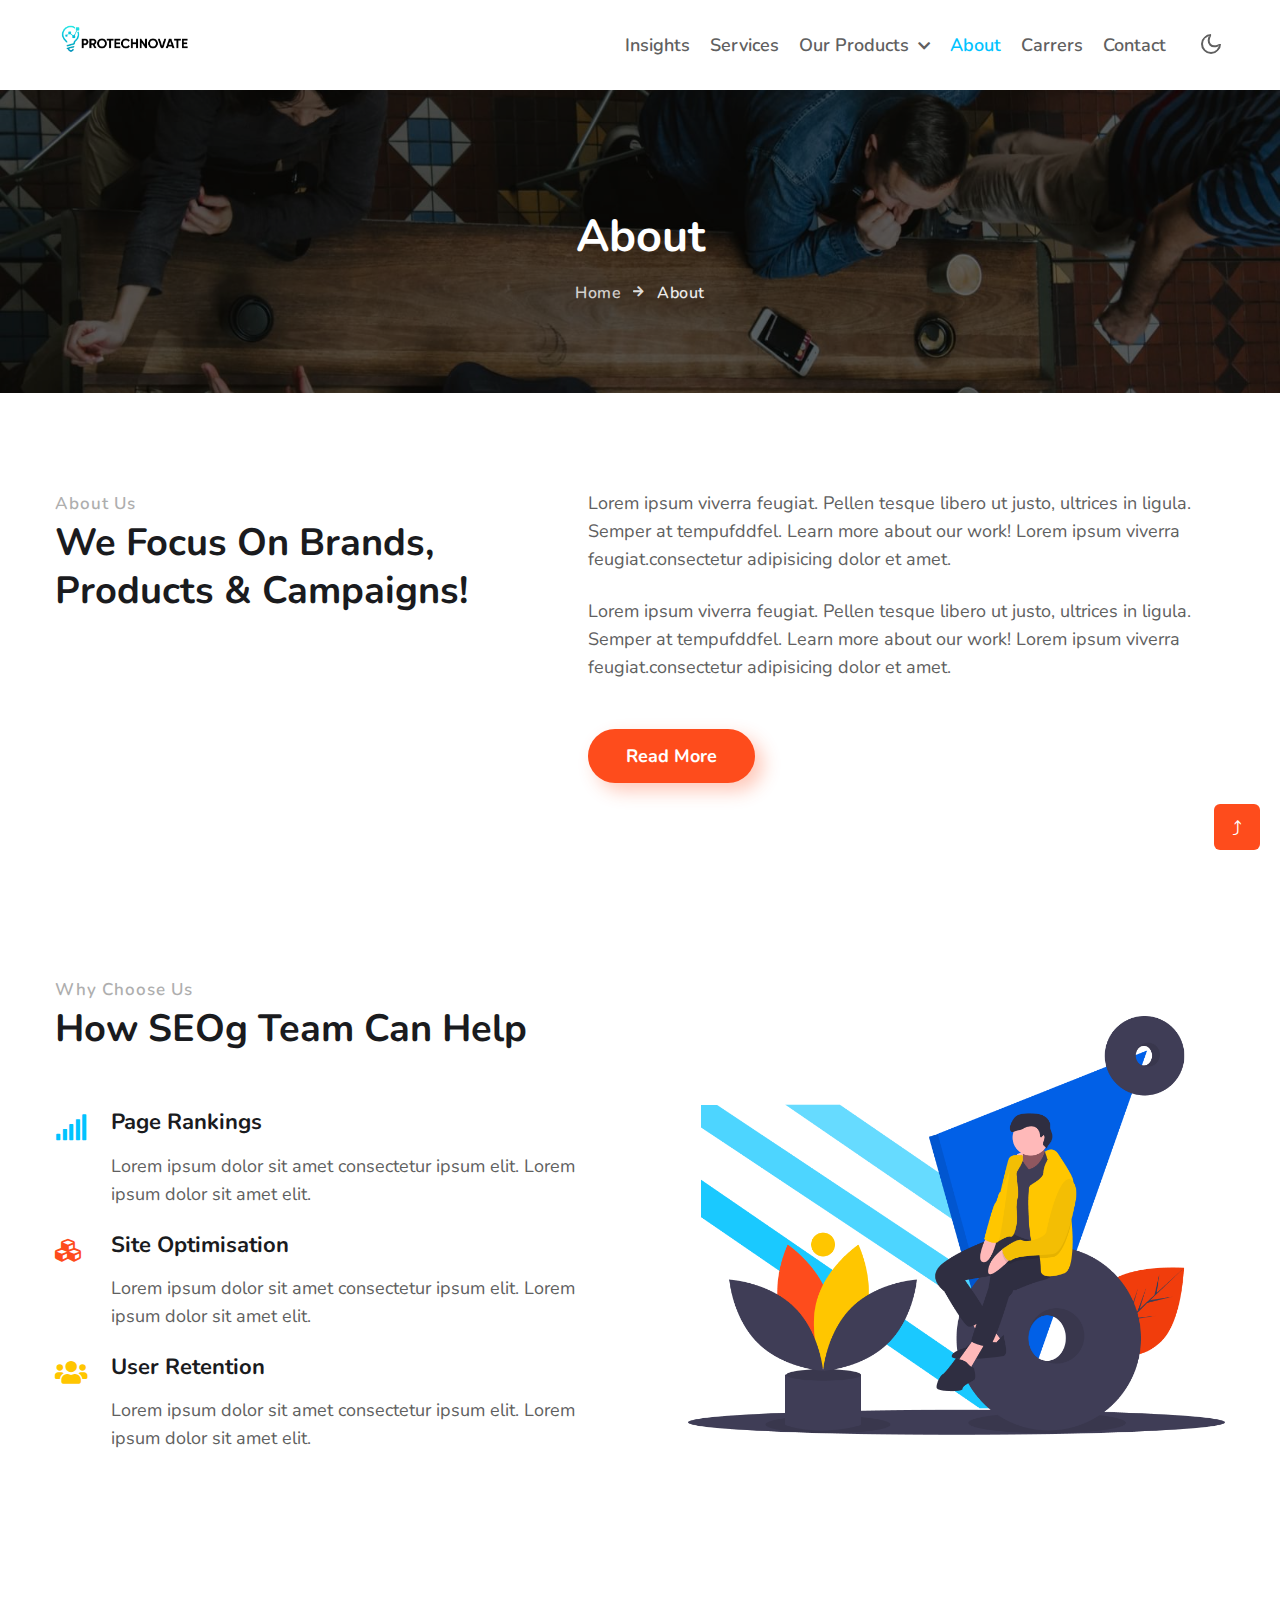
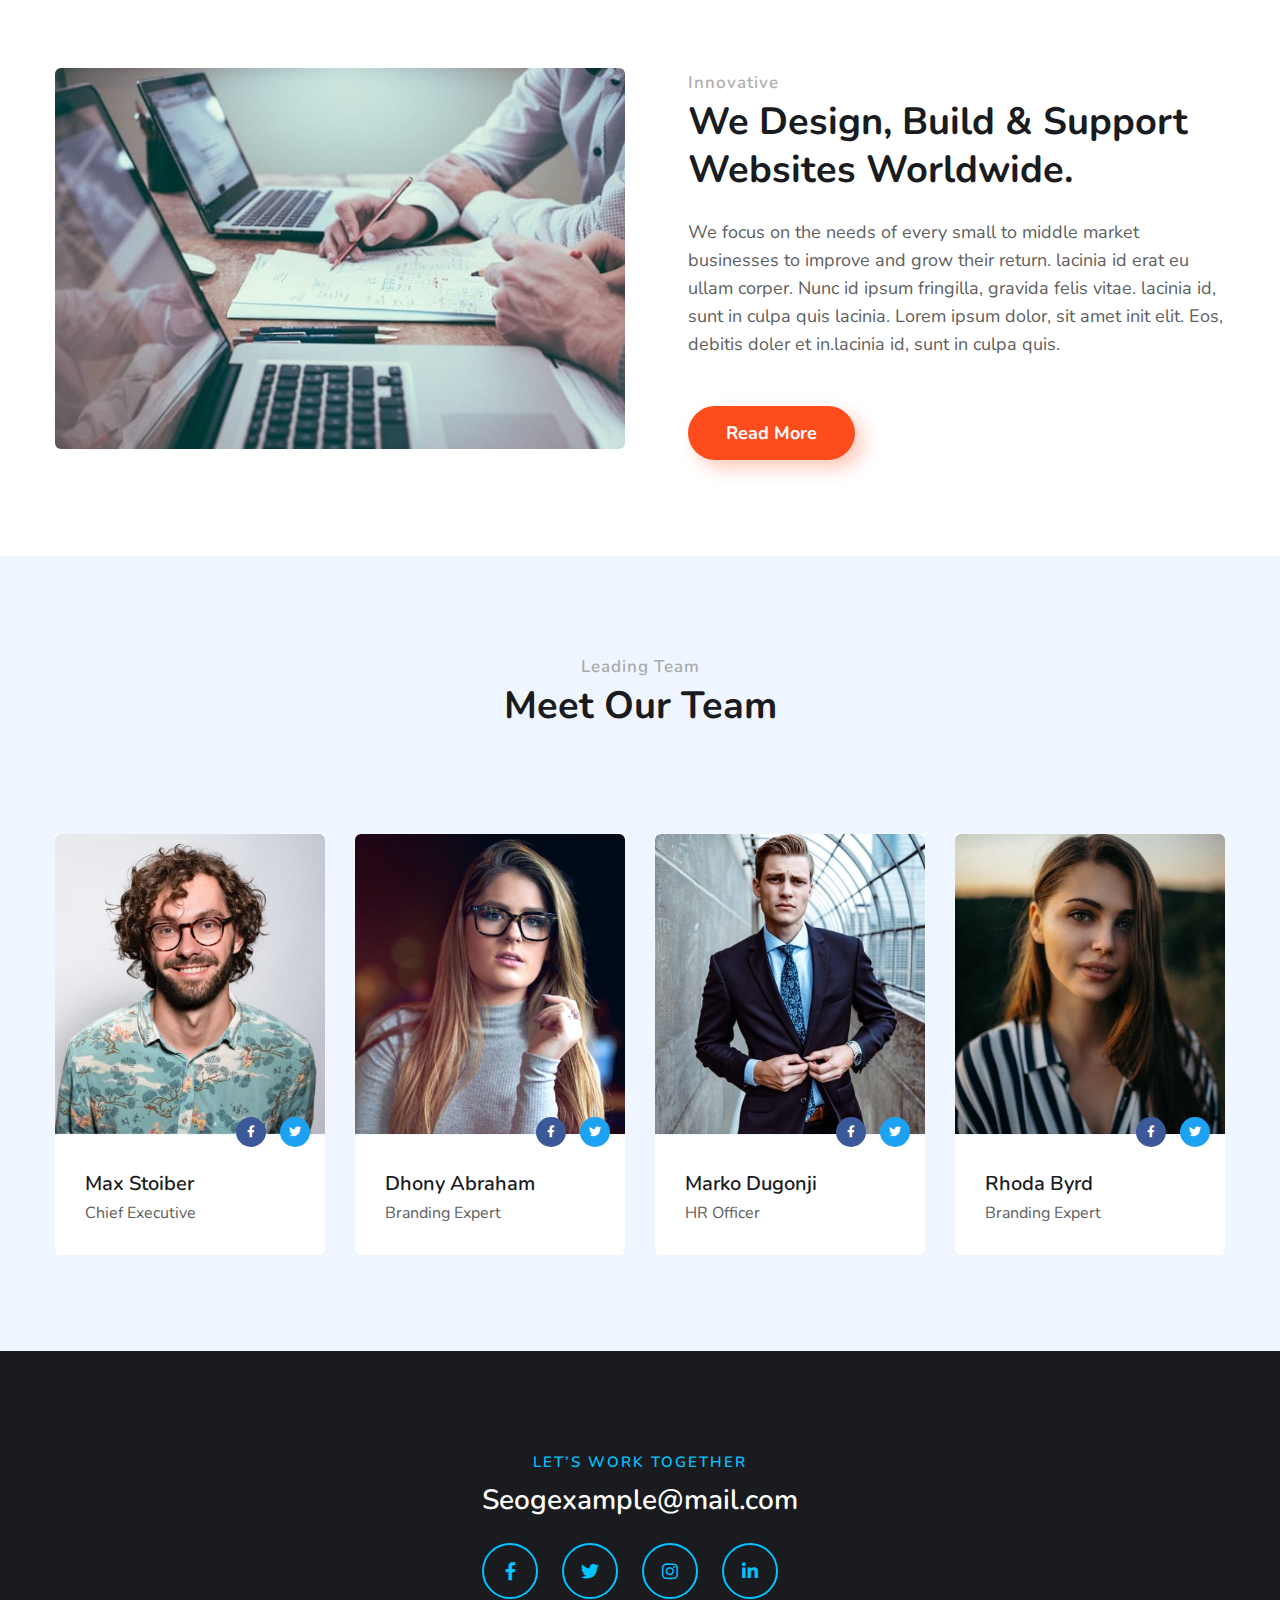
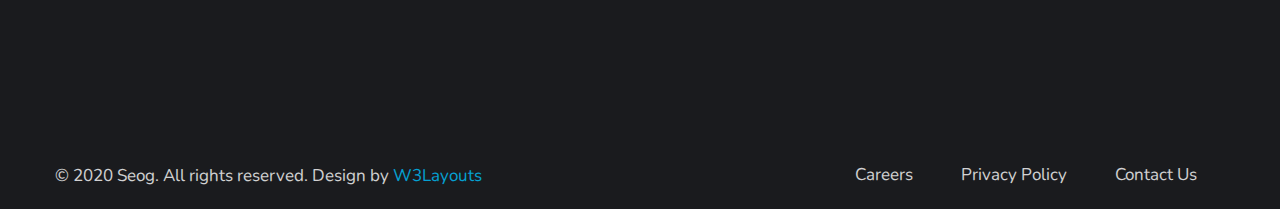
==== about.html @ 8227fe08 "new update" ====
<!--
Author: W3layouts
Author URL: http://w3layouts.com
-->
<!doctype html>
<html lang="zxx">

  <head>
    <!-- Required meta tags -->
    <meta charset="utf-8">
    <meta name="viewport" content="width=device-width, initial-scale=1, shrink-to-fit=no">
    <meta name="keywords" content="Seog Responsive web template, Bootstrap Web Templates" />
    <title>About | Protechnovate</title>
    <link
      href="http://fonts.googleapis.com/css2?family=Nunito:ital,wght@0,300;0,400;0,600;0,700;0,800;1,300&display=swap"
      rel="stylesheet">
    <!-- Template CSS -->
    <link rel="stylesheet" href="assets/css/style-starter.css">
  </head>
<body>
  <!--/header-w3l-->
  <div class="header-w3l">
    <!-- header -->
    <header id="site-header" class="fixed-top">
      <div class="container">
        <nav class="navbar navbar-expand-lg stroke">
          <!-- <a class="navbar-brand" href="index.html">
            <span class="fab fa-xbox sub-logo"></span>Pro
          </a> -->
          <!-- if logo is image enable this    -->
            <a class="navbar-brand" href="index.html">
                <img src="assets/images/protech_logo.png" alt="Your logo" title="Your logo" style="height:40px;" />
            </a>
          <button class="navbar-toggler  collapsed bg-gradient" type="button" data-toggle="collapse"
            data-target="#navbarTogglerDemo02" aria-controls="navbarTogglerDemo02" aria-expanded="false"
            aria-label="Toggle navigation">
            <span class="navbar-toggler-icon fa icon-expand fa-bars"></span>
            <span class="navbar-toggler-icon fa icon-close fa-times"></span>
            </span>
          </button>

          <div class="collapse navbar-collapse" id="navbarTogglerDemo02">
            <ul class="navbar-nav ml-lg-auto">
              <li class="nav-item">
                <a class="nav-link" href="insights.html">Insights</a>
              </li>
              <li class="nav-item">
                <a class="nav-link" href="services.html">Services</a>
              </li>
              <li class="nav-item dropdown">
                <a class="nav-link dropdown-toggle" href="#" id="navbarDropdown1" role="button" data-toggle="dropdown"
                  aria-haspopup="true" aria-expanded="false">
                  Our Products <span class="fas fa-chevron-down ml-1"></span>
                </a>
                <div class="dropdown-menu" aria-labelledby="navbarDropdown1">
                  <a class="dropdown-item" href="error.html">Coming Soon!</a>
                </div>
              </li>
              <li class="nav-item active">
                <a class="nav-link" href="about.html">About</a>
              </li>
              <li class="nav-item">
                <a class="nav-link" href="carrers.html">Carrers</a>
              </li>
              <li class="nav-item">
                <a class="nav-link" href="contact.html">Contact</a>
              </li>
              <li class="nav-item">
                <a class="nav-link" href="">&nbsp;</a>
              </li>

            </ul>

          </div>
          <!-- toggle switch for light and dark theme -->
          <div class="mobile-position">
            <nav class="navigation">
              <div class="theme-switch-wrapper">
                <label class="theme-switch" for="checkbox">
                  <input type="checkbox" id="checkbox">
                  <div class="mode-container">
                    <i class="gg-sun"></i>
                    <i class="gg-moon"></i>
                  </div>
                </label>
              </div>
            </nav>
          </div>
          <!-- //toggle switch for light and dark theme -->
        </nav>
      </div>
    </header>
    <!-- //header -->
  </div>
  <!--//header-w3l-->
  <!--/w3l-inner-page-breadcrumb-->
  <section class="w3l-inner-page-breadcrumb">
    <div class="breadcrumb-bg py-5">
      <div class="container pt-lg-5 pt-md-3 p-lg-4 pb-md-3 my-lg-3">
        <h2 class="title pt-5">About</h2>
        <ul class="breadcrumbs-custom-path mt-3 text-center">
          <li><a href="index.html">Home</a></li>
          <li class="active"><span class="fa fa-arrow-right mx-2" aria-hidden="true"></span> About </li>
        </ul>
      </div>
    </div>
  </section>
  <!-- //w3l-inner-page-breadcrumb-->
  <section class="w3l-about-ab" id="about">
    <div class="midd-w3 py-5">
      <div class="container py-lg-5 py-md-4 py-2">
        <div class="row">
          <div class="col-lg-5 left-wthree-img">
            <h6 class="title-subhny">About Us</h6>
            <h3 class="title-w3l mb-4">We Focus On Brands, Products & Campaigns!</h3>

          </div>
          <div class="col-lg-7 pl-lg-5 align-self">
            <p class="">Lorem ipsum viverra feugiat. Pellen tesque libero ut justo,
              ultrices in ligula. Semper at tempufddfel. Learn more about our work!
              Lorem ipsum viverra feugiat.consectetur adipisicing dolor et amet.
            </p>
            <p class="mt-4">Lorem ipsum viverra feugiat. Pellen tesque libero ut justo, ultrices in ligula. Semper at
              tempufddfel. Learn more about our work! Lorem ipsum viverra feugiat.consectetur adipisicing dolor et amet.
            </p>
            <a href="about.html" class="btn btn-style btn-primary mt-lg-5 mt-4">Read More</a>
          </div>

        </div>
      </div>
    </div>
  </section>
 <!-- /w3l-content-2-->
 <div class="w3l-content-2 py-5">
  <div class="container py-md-5 py-2">
    <div class="row align-items-center">
      <div class="col-lg-6 whybox-wrap pr-lg-5">
        <div class="title-content text-left">
          <h6 class="title-subhny">Why Choose Us</h6>
          <h3 class="title-w3l mb-sm-5 mb-4 pb-2">How SEOg Team Can Help</h3>
        </div>
        <div class="whybox-wrap-grid mb-4">
          <div class="icon">
            <span class="fas fa-signal"></span>
          </div>
          <div class="info">
            <h4><a href="#url">Page Rankings</a></h4>
            <p class="mt-3">Lorem ipsum dolor sit amet consectetur ipsum elit. Lorem ipsum dolor sit amet elit. </p>
          </div>
        </div>
        <div class="whybox-wrap-grid mb-4">
          <div class="icon">
            <span class="fas fa-cubes icon-red"></span>
          </div>
          <div class="info">
            <h4><a href="#url">Site Optimisation</a></h4>
            <p class="mt-3">Lorem ipsum dolor sit amet consectetur ipsum elit. Lorem ipsum dolor sit amet elit. </p>
          </div>
        </div>
        <div class="whybox-wrap-grid mb-4">
          <div class="icon">
            <span class="fas fa-users icon-yellow"></span>
          </div>
          <div class="info">
            <h4><a href="#url">User Retention</a></h4>
            <p class="mt-3">Lorem ipsum dolor sit amet consectetur ipsum elit. Lorem ipsum dolor sit amet elit. </p>
          </div>
        </div>
      </div>
      <div class="col-lg-6 whybox-wrap-img mt-lg-0 mt-5 pl-lg-5">
        <div class="w3l-img-hr position-relative">
          <img src="assets/images/pic-3.png" alt="" class="img-fluid">
        </div>
      </div>
    </div>
  </div>
</div>
<!-- //w3l-content-2-->
  <section class="w3l-about-ab" id="about2">
    <div class="midd-w3 py-5">
      <div class="container py-lg-5 py-md-4 py-2">
        <div class="row">
          <div class="col-lg-6 left-wthree-img">
            <img src="assets/images/b2.jpg" class="img-fluid radius-image" alt="">

          </div>
          <div class="col-lg-6 mt-lg-0 mt-5 pl-lg-5 align-self">
            <div class="title-content text-left">
              <h6 class="title-subhny">Innovative</h6>
              <h3 class="title-w3l mb-4">We Design, Build & Support Websites Worldwide.</h3>
            </div>
            <p class=""> We focus on the needs of every small to middle market businesses to improve and grow
              their return. lacinia id erat eu
              ullam corper. Nunc id ipsum fringilla, gravida felis vitae. lacinia id, sunt in
              culpa quis lacinia. Lorem ipsum dolor, sit amet init elit. Eos,
              debitis doler et in.lacinia id, sunt in culpa quis. </p>
            <a href="#read" class="btn btn-style btn-primary mt-md-5 mt-4">Read More</a>
          </div>

        </div>
      </div>
    </div>
  </section>

  <!--/team-sec-->
  <section class="w3l-team">
    <div class="team py-5">
      <div class="container py-md-5 py-3">
        <div class="title-content text-center">
          <h6 class="title-subhny text-center">Leading Team</h6>
          <h3 class="title-w3l mb-sm-5 mb-4 pb-sm-o pb-2 text-center">Meet Our Team</h3>
        </div>
        <div class="row team-row pt-3 mt-3">
          <div class="col-lg-3 col-6 team-wrap mt-4 pt-lg-2">
            <div class="team-info">
              <div class="column position-relative img-circle">
                <a href="#url"><img src="assets/images/team1.jpg" alt="" class="img-fluid" /></a>
              </div>
              <div class="column-btm">
                <h3 class="name-pos"><a href="#url">Max Stoiber</a></h3>
                <p>Chief Executive</p>
                <div class="social">
                  <a href="#facebook" class="facebook"><span class="fab fa-facebook-f" aria-hidden="true"></span></a>
                  <a href="#twitter" class="twitter"><span class="fab fa-twitter" aria-hidden="true"></span></a>
                </div>
              </div>
            </div>
          </div>
          <!-- end team member -->
          <div class="col-lg-3 col-6 team-wrap mt-4 pt-lg-2">
            <div class="team-info">
              <div class="column position-relative img-circle">
                <a href="#url"><img src="assets/images/team2.jpg" alt="" class="img-fluid" /></a>
              </div>
              <div class="column-btm">
                <h3 class="name-pos"><a href="#url">Dhony Abraham</a></h3>
                <p>Branding Expert</p>
                <div class="social">
                  <a href="#facebook" class="facebook"><span class="fab fa-facebook-f" aria-hidden="true"></span></a>
                  <a href="#twitter" class="twitter"><span class="fab fa-twitter" aria-hidden="true"></span></a>
                </div>
              </div>
            </div>
          </div>
          <!-- end team member -->
          <div class="col-lg-3 col-6 team-wrap mt-4 pt-lg-2">
            <div class="team-info">
              <div class="column position-relative img-circle">
                <a href="#url"><img src="assets/images/team3.jpg" alt="" class="img-fluid" /></a>
              </div>
              <div class="column-btm">
                <h3 class="name-pos"><a href="#url">Marko Dugonji</a></h3>
                <p>HR Officer</p>
                <div class="social">
                  <a href="#facebook" class="facebook"><span class="fab fa-facebook-f" aria-hidden="true"></span></a>
                  <a href="#twitter" class="twitter"><span class="fab fa-twitter" aria-hidden="true"></span></a>
                </div>
              </div>
            </div>
          </div>
          <div class="col-lg-3 col-6 team-wrap mt-4 pt-lg-2">
            <div class="team-info">
              <div class="column position-relative img-circle">
                <a href="#url"><img src="assets/images/team4.jpg" alt="" class="img-fluid" /></a>
              </div>
              <div class="column-btm">
                <h3 class="name-pos"><a href="#url">Rhoda Byrd</a></h3>
                <p>Branding Expert</p>
                <div class="social">
                  <a href="#facebook" class="facebook"><span class="fab fa-facebook-f" aria-hidden="true"></span></a>
                  <a href="#twitter" class="twitter"><span class="fab fa-twitter" aria-hidden="true"></span></a>
                </div>
              </div>
            </div>
          </div>
          <!-- end team member -->
        </div>

      </div>
    </div>
  </section>
  <!--//team-sec-->
    <!-- footer -->
    <footer class="w3l-footer-29-main">
      <div class="footer-29-w3l py-5">
        <div class="container py-lg-5 py-md-3">
          <div class="w3l-footer-texthny-inf text-center">
            <h6 class="foot-sub-title mb-1">LET’S WORK TOGETHER</h6>
            <h4><a href="mailto:seogexample@mail.com" class="mail">Seogexample@mail.com</a></h4>
            <div class="main-social-footer-29 mt-4 mb-lg-5 mb-4">
              <a href="#facebook" class="facebook"><span class="fab fa-facebook-f"></span></a>
              <a href="#twitter" class="twitter"><span class="fab fa-twitter"></span></a>
              <a href="#instagram" class="instagram"><span class="fab fa-instagram"></span></a>
              <a href="#linkedin" class="linkedin"><span class="fab fa-linkedin-in"></span></a>
            </div>
          </div>
        </div>
      </div>
      <!-- //footer -->
      <!-- copyright -->
      <section class="w3l-copyright">
        <div class="container">
          <div class="row bottom-copies">
            <p class="col-lg-8 copy-footer-29">© 2020 Seog. All rights reserved. Design by <a
                href="https://w3layouts.com/" target="_blank">
                W3Layouts</a></p>
            <div class="col-lg-4 footer-list-29">
              <ul class="d-flex text-lg-right">
                <li><a href="#careers"> Careers</a></li>
                <li class="mx-lg-5 mx-md-4 mx-3"><a href="#privacymy-lg-0 my-4">Privacy Policy</a></li>
                <li><a href="contact.html">Contact Us</a></li>
              </ul>
            </div>
  
          </div>
        </div>
      </section>
      <!-- move top -->
      <button onclick="topFunction()" id="movetop" title="Go to top">
        &#10548;
      </button>
      <script>
        // When the user scrolls down 20px from the top of the document, show the button
        window.onscroll = function () {
          scrollFunction()
        };
  
        function scrollFunction() {
          if (document.body.scrollTop > 20 || document.documentElement.scrollTop > 20) {
            document.getElementById("movetop").style.display = "block";
          } else {
            document.getElementById("movetop").style.display = "none";
          }
        }
  
        // When the user clicks on the button, scroll to the top of the document
        function topFunction() {
          document.body.scrollTop = 0;
          document.documentElement.scrollTop = 0;
        }
      </script>
      <!-- /move top -->
    </footer>
    <!--//footer-->
  <!-- Template JavaScript -->
  <script src="assets/js/jquery-3.3.1.min.js"></script>
  <script src="assets/js/theme-change.js"></script>

  <!-- disable body scroll which navbar is in active -->
  <script>
    $(function () {
      $('.navbar-toggler').click(function () {
        $('body').toggleClass('noscroll');
      })
    });
  </script>
  <!-- disable body scroll which navbar is in active -->
  <!--/MENU-JS-->
  <script>
    $(window).on("scroll", function () {
      var scroll = $(window).scrollTop();

      if (scroll >= 80) {
        $("#site-header").addClass("nav-fixed");
      } else {
        $("#site-header").removeClass("nav-fixed");
      }
    });

    //Main navigation Active Class Add Remove
    $(".navbar-toggler").on("click", function () {
      $("header").toggleClass("active");
    });
    $(document).on("ready", function () {
      if ($(window).width() > 991) {
        $("header").removeClass("active");
      }
      $(window).on("resize", function () {
        if ($(window).width() > 991) {
          $("header").removeClass("active");
        }
      });
    });
  </script>
  <!--//MENU-JS-->

  <script src="assets/js/bootstrap.min.js"></script>

</body>

</html>
---- assets/css/style-starter.css ----
@charset "UTF-8";
/*--
Author: W3layouts
Author URL: http://w3layouts.com
--*/
/*!
 * Bootstrap v4.4.1 (https://getbootstrap.com/)
 * Copyright 2011-2019 The Bootstrap Authors
 * Copyright 2011-2019 Twitter, Inc.
 * Licensed under MIT (https://github.com/twbs/bootstrap/blob/master/LICENSE)
 */
:root {
  --blue: #007bff;
  --indigo: #6610f2;
  --purple: #6f42c1;
  --pink: #e83e8c;
  --red: #dc3545;
  --orange: #fd7e14;
  --yellow: #ffc107;
  --green: #28a745;
  --teal: #20c997;
  --cyan: #17a2b8;
  --white: #fff;
  --gray: #6c757d;
  --gray-dark: #343a40;
  --primary: #F42A2A;
  --secondary: #f8b195;
  --success: #28a745;
  --info: #17a2b8;
  --warning: #ffc107;
  --danger: #dc3545;
  --light: #f8f9fa;
  --dark: #343a40;
  --breakpoint-xs: 0;
  --breakpoint-sm: 576px;
  --breakpoint-md: 768px;
  --breakpoint-lg: 992px;
  --breakpoint-xl: 1200px;
  --font-family-sans-serif: -apple-system, BlinkMacSystemFont, "Segoe UI", Roboto, "Helvetica Neue", Arial, "Noto Sans", sans-serif, "Apple Color Emoji", "Segoe UI Emoji", "Segoe UI Symbol", "Noto Color Emoji";
  --font-family-monospace: SFMono-Regular, Menlo, Monaco, Consolas, "Liberation Mono", "Courier New", monospace;
}

*,
*::before,
*::after {
  box-sizing: border-box;
}

html {
  font-family: sans-serif;
  line-height: 1.15;
  -webkit-text-size-adjust: 100%;
  -webkit-tap-highlight-color: rgba(0, 0, 0, 0);
}

article,
aside,
figcaption,
figure,
footer,
header,
hgroup,
main,
nav,
section {
  display: block;
}

body {
  margin: 0;
  font-family: -apple-system, BlinkMacSystemFont, "Segoe UI", Roboto, "Helvetica Neue", Arial, "Noto Sans", sans-serif, "Apple Color Emoji", "Segoe UI Emoji", "Segoe UI Symbol", "Noto Color Emoji";
  font-size: 1rem;
  font-weight: 400;
  line-height: 1.5;
  color: #212529;
  text-align: left;
  background-color: #fff;
}

[tabindex="-1"]:focus:not(:focus-visible) {
  outline: 0 !important;
}

hr {
  box-sizing: content-box;
  height: 0;
  overflow: visible;
}

h1,
h2,
h3,
h4,
h5,
h6 {
  margin-top: 0;
  margin-bottom: 0.5rem;
}

p {
  margin-top: 0;
  margin-bottom: 1rem;
}

abbr[title],
abbr[data-original-title] {
  text-decoration: underline;
  -webkit-text-decoration: underline dotted;
  text-decoration: underline dotted;
  cursor: help;
  border-bottom: 0;
  -webkit-text-decoration-skip-ink: none;
  text-decoration-skip-ink: none;
}

address {
  margin-bottom: 1rem;
  font-style: normal;
  line-height: inherit;
}

ol,
ul,
dl {
  margin-top: 0;
  margin-bottom: 1rem;
}

ol ol,
ul ul,
ol ul,
ul ol {
  margin-bottom: 0;
}

dt {
  font-weight: 700;
}

dd {
  margin-bottom: .5rem;
  margin-left: 0;
}

blockquote {
  margin: 0 0 1rem;
}

b,
strong {
  font-weight: bolder;
}

small {
  font-size: 80%;
}

sub,
sup {
  position: relative;
  font-size: 75%;
  line-height: 0;
  vertical-align: baseline;
}

sub {
  bottom: -.25em;
}

sup {
  top: -.5em;
}

a {
  color: var(--primary-color);
  text-decoration: none;
  background-color: transparent;
}

a:hover {
  color: var(--primary-color);
  text-decoration: underline;
}

a:not([href]) {
  color: inherit;
  text-decoration: none;
}

a:not([href]):hover {
  color: inherit;
  text-decoration: none;
}

pre,
code,
kbd,
samp {
  font-family: SFMono-Regular, Menlo, Monaco, Consolas, "Liberation Mono", "Courier New", monospace;
  font-size: 1em;
}

pre {
  margin-top: 0;
  margin-bottom: 1rem;
  overflow: auto;
}

figure {
  margin: 0 0 1rem;
}

img {
  vertical-align: middle;
  border-style: none;
}

svg {
  overflow: hidden;
  vertical-align: middle;
}

table {
  border-collapse: collapse;
}

caption {
  padding-top: 0.75rem;
  padding-bottom: 0.75rem;
  color: #6c757d;
  text-align: left;
  caption-side: bottom;
}

th {
  text-align: inherit;
}

label {
  display: inline-block;
  margin-bottom: 0.5rem;
}

button {
  border-radius: 0;
}

button:focus {
  outline: 1px dotted;
  outline: 5px auto -webkit-focus-ring-color;
}

input,
button,
select,
optgroup,
textarea {
  margin: 0;
  font-family: inherit;
  font-size: inherit;
  line-height: inherit;
}

button,
input {
  overflow: visible;
}

button,
select {
  text-transform: none;
}

select {
  word-wrap: normal;
}

button,
[type="button"],
[type="reset"],
[type="submit"] {
  -webkit-appearance: button;
}

button:not(:disabled),
[type="button"]:not(:disabled),
[type="reset"]:not(:disabled),
[type="submit"]:not(:disabled) {
  cursor: pointer;
}

button::-moz-focus-inner,
[type="button"]::-moz-focus-inner,
[type="reset"]::-moz-focus-inner,
[type="submit"]::-moz-focus-inner {
  padding: 0;
  border-style: none;
}

input[type="radio"],
input[type="checkbox"] {
  box-sizing: border-box;
  padding: 0;
}

input[type="date"],
input[type="time"],
input[type="datetime-local"],
input[type="month"] {
  -webkit-appearance: listbox;
}

textarea {
  overflow: auto;
  resize: vertical;
}

fieldset {
  min-width: 0;
  padding: 0;
  margin: 0;
  border: 0;
}

legend {
  display: block;
  width: 100%;
  max-width: 100%;
  padding: 0;
  margin-bottom: .5rem;
  font-size: 1.5rem;
  line-height: inherit;
  color: inherit;
  white-space: normal;
}

@media (max-width: 1200px) {
  legend {
    font-size: calc(1.275rem + 0.3vw);
  }
}

progress {
  vertical-align: baseline;
}

[type="number"]::-webkit-inner-spin-button,
[type="number"]::-webkit-outer-spin-button {
  height: auto;
}

[type="search"] {
  outline-offset: -2px;
  -webkit-appearance: none;
}

[type="search"]::-webkit-search-decoration {
  -webkit-appearance: none;
}

::-webkit-file-upload-button {
  font: inherit;
  -webkit-appearance: button;
}

output {
  display: inline-block;
}

summary {
  display: list-item;
  cursor: pointer;
}

template {
  display: none;
}

[hidden] {
  display: none !important;
}

h1,
h2,
h3,
h4,
h5,
h6,
.h1,
.h2,
.h3,
.h4,
.h5,
.h6 {
  margin-bottom: 0.5rem;
  font-weight: 500;
  line-height: 1.2;
}

h1,
.h1 {
  font-size: 2.5rem;
}

@media (max-width: 1200px) {

  h1,
  .h1 {
    font-size: calc(1.375rem + 1.5vw);
  }
}

h2,
.h2 {
  font-size: 2rem;
}

@media (max-width: 1200px) {

  h2,
  .h2 {
    font-size: calc(1.325rem + 0.9vw);
  }
}

h3,
.h3 {
  font-size: 1.75rem;
}

@media (max-width: 1200px) {

  h3,
  .h3 {
    font-size: calc(1.3rem + 0.6vw);
  }
}

h4,
.h4 {
  font-size: 1.5rem;
}

@media (max-width: 1200px) {

  h4,
  .h4 {
    font-size: calc(1.275rem + 0.3vw);
  }
}

h5,
.h5 {
  font-size: 1.25rem;
}

h6,
.h6 {
  font-size: 1rem;
}

.lead {
  font-size: 1.25rem;
  font-weight: 300;
}

.display-1 {
  font-size: 6rem;
  font-weight: 300;
  line-height: 1.2;
}

@media (max-width: 1200px) {
  .display-1 {
    font-size: calc(1.725rem + 5.7vw);
  }
}

.display-2 {
  font-size: 5.5rem;
  font-weight: 300;
  line-height: 1.2;
}

@media (max-width: 1200px) {
  .display-2 {
    font-size: calc(1.675rem + 5.1vw);
  }
}

.display-3 {
  font-size: 4.5rem;
  font-weight: 300;
  line-height: 1.2;
}

@media (max-width: 1200px) {
  .display-3 {
    font-size: calc(1.575rem + 3.9vw);
  }
}

.display-4 {
  font-size: 3.5rem;
  font-weight: 300;
  line-height: 1.2;
}

@media (max-width: 1200px) {
  .display-4 {
    font-size: calc(1.475rem + 2.7vw);
  }
}

hr {
  margin-top: 1rem;
  margin-bottom: 1rem;
  border: 0;
  border-top: 1px solid rgba(0, 0, 0, 0.1);
}

small,
.small {
  font-size: 80%;
  font-weight: 400;
}

mark,
.mark {
  padding: 0.2em;
  background-color: #fcf8e3;
}

.list-unstyled {
  padding-left: 0;
  list-style: none;
}

.list-inline {
  padding-left: 0;
  list-style: none;
}

.list-inline-item {
  display: inline-block;
}

.list-inline-item:not(:last-child) {
  margin-right: 0.5rem;
}

.initialism {
  font-size: 90%;
  text-transform: uppercase;
}

.blockquote {
  margin-bottom: 1rem;
  font-size: 1.25rem;
}

.blockquote-footer {
  display: block;
  font-size: 80%;
  color: #6c757d;
}

.blockquote-footer::before {
  content: "\2014\00A0";
}

.img-fluid {
  max-width: 100%;
  height: auto;
}

.img-thumbnail {
  padding: 0.25rem;
  background-color: #fff;
  border: 1px solid #dee2e6;
  border-radius: 0.25rem;
  max-width: 100%;
  height: auto;
}

.figure {
  display: inline-block;
}

.figure-img {
  margin-bottom: 0.5rem;
  line-height: 1;
}

.figure-caption {
  font-size: 90%;
  color: #6c757d;
}

code {
  font-size: 87.5%;
  color: #e83e8c;
  word-wrap: break-word;
}

a>code {
  color: inherit;
}

kbd {
  padding: 0.2rem 0.4rem;
  font-size: 87.5%;
  color: #fff;
  background-color: #212529;
  border-radius: 0.2rem;
}

kbd kbd {
  padding: 0;
  font-size: 100%;
  font-weight: 700;
}

pre {
  display: block;
  font-size: 87.5%;
  color: #212529;
}

pre code {
  font-size: inherit;
  color: inherit;
  word-break: normal;
}

.pre-scrollable {
  max-height: 340px;
  overflow-y: scroll;
}

.container {
  width: 100%;
  padding-right: 15px;
  padding-left: 15px;
  margin-right: auto;
  margin-left: auto;
}

@media (min-width: 576px) {
  .container {
    max-width: 540px;
  }
}

@media (min-width: 768px) {
  .container {
    max-width: 720px;
  }
}

@media (min-width: 992px) {
  .container {
    max-width: 960px;
  }
}

@media (min-width: 1200px) {
  .container {
    max-width: 1140px;
  }
}

.container-fluid,
.container-sm,
.container-md,
.container-lg,
.container-xl {
  width: 100%;
  padding-right: 15px;
  padding-left: 15px;
  margin-right: auto;
  margin-left: auto;
}

@media (min-width: 576px) {

  .container,
  .container-sm {
    max-width: 540px;
  }
}

@media (min-width: 768px) {

  .container,
  .container-sm,
  .container-md {
    max-width: 720px;
  }
}

@media (min-width: 992px) {

  .container,
  .container-sm,
  .container-md,
  .container-lg {
    max-width: 960px;
  }
}

@media (min-width: 1200px) {

  .container,
  .container-sm,
  .container-md,
  .container-lg,
  .container-xl {
    max-width: 1140px;
  }
}

.row {
  display: flex;
  flex-wrap: wrap;
  margin-right: -15px;
  margin-left: -15px;
}

.no-gutters {
  margin-right: 0;
  margin-left: 0;
}

.no-gutters>.col,
.no-gutters>[class*="col-"] {
  padding-right: 0;
  padding-left: 0;
}

.col-1,
.col-2,
.col-3,
.col-4,
.col-5,
.col-6,
.col-7,
.col-8,
.col-9,
.col-10,
.col-11,
.col-12,
.col,
.col-auto,
.col-sm-1,
.col-sm-2,
.col-sm-3,
.col-sm-4,
.col-sm-5,
.col-sm-6,
.col-sm-7,
.col-sm-8,
.col-sm-9,
.col-sm-10,
.col-sm-11,
.col-sm-12,
.col-sm,
.col-sm-auto,
.col-md-1,
.col-md-2,
.col-md-3,
.col-md-4,
.col-md-5,
.col-md-6,
.col-md-7,
.col-md-8,
.col-md-9,
.col-md-10,
.col-md-11,
.col-md-12,
.col-md,
.col-md-auto,
.col-lg-1,
.col-lg-2,
.col-lg-3,
.col-lg-4,
.col-lg-5,
.col-lg-6,
.col-lg-7,
.col-lg-8,
.col-lg-9,
.col-lg-10,
.col-lg-11,
.col-lg-12,
.col-lg,
.col-lg-auto,
.col-xl-1,
.col-xl-2,
.col-xl-3,
.col-xl-4,
.col-xl-5,
.col-xl-6,
.col-xl-7,
.col-xl-8,
.col-xl-9,
.col-xl-10,
.col-xl-11,
.col-xl-12,
.col-xl,
.col-xl-auto {
  position: relative;
  width: 100%;
  padding-right: 15px;
  padding-left: 15px;
}

.col {
  flex-basis: 0;
  flex-grow: 1;
  max-width: 100%;
}

.row-cols-1>* {
  flex: 0 0 100%;
  max-width: 100%;
}

.row-cols-2>* {
  flex: 0 0 50%;
  max-width: 50%;
}

.row-cols-3>* {
  flex: 0 0 33.33333%;
  max-width: 33.33333%;
}

.row-cols-4>* {
  flex: 0 0 25%;
  max-width: 25%;
}

.row-cols-5>* {
  flex: 0 0 20%;
  max-width: 20%;
}

.row-cols-6>* {
  flex: 0 0 16.66667%;
  max-width: 16.66667%;
}

.col-auto {
  flex: 0 0 auto;
  width: auto;
  max-width: 100%;
}

.col-1 {
  flex: 0 0 8.33333%;
  max-width: 8.33333%;
}

.col-2 {
  flex: 0 0 16.66667%;
  max-width: 16.66667%;
}

.col-3 {
  flex: 0 0 25%;
  max-width: 25%;
}

.col-4 {
  flex: 0 0 33.33333%;
  max-width: 33.33333%;
}

.col-5 {
  flex: 0 0 41.66667%;
  max-width: 41.66667%;
}

.col-6 {
  flex: 0 0 50%;
  max-width: 50%;
}

.col-7 {
  flex: 0 0 58.33333%;
  max-width: 58.33333%;
}

.col-8 {
  flex: 0 0 66.66667%;
  max-width: 66.66667%;
}

.col-9 {
  flex: 0 0 75%;
  max-width: 75%;
}

.col-10 {
  flex: 0 0 83.33333%;
  max-width: 83.33333%;
}

.col-11 {
  flex: 0 0 91.66667%;
  max-width: 91.66667%;
}

.col-12 {
  flex: 0 0 100%;
  max-width: 100%;
}

.order-first {
  order: -1;
}

.order-last {
  order: 13;
}

.order-0 {
  order: 0;
}

.order-1 {
  order: 1;
}

.order-2 {
  order: 2;
}

.order-3 {
  order: 3;
}

.order-4 {
  order: 4;
}

.order-5 {
  order: 5;
}

.order-6 {
  order: 6;
}

.order-7 {
  order: 7;
}

.order-8 {
  order: 8;
}

.order-9 {
  order: 9;
}

.order-10 {
  order: 10;
}

.order-11 {
  order: 11;
}

.order-12 {
  order: 12;
}

.offset-1 {
  margin-left: 8.33333%;
}

.offset-2 {
  margin-left: 16.66667%;
}

.offset-3 {
  margin-left: 25%;
}

.offset-4 {
  margin-left: 33.33333%;
}

.offset-5 {
  margin-left: 41.66667%;
}

.offset-6 {
  margin-left: 50%;
}

.offset-7 {
  margin-left: 58.33333%;
}

.offset-8 {
  margin-left: 66.66667%;
}

.offset-9 {
  margin-left: 75%;
}

.offset-10 {
  margin-left: 83.33333%;
}

.offset-11 {
  margin-left: 91.66667%;
}

@media (min-width: 576px) {
  .col-sm {
    flex-basis: 0;
    flex-grow: 1;
    max-width: 100%;
  }

  .row-cols-sm-1>* {
    flex: 0 0 100%;
    max-width: 100%;
  }

  .row-cols-sm-2>* {
    flex: 0 0 50%;
    max-width: 50%;
  }

  .row-cols-sm-3>* {
    flex: 0 0 33.33333%;
    max-width: 33.33333%;
  }

  .row-cols-sm-4>* {
    flex: 0 0 25%;
    max-width: 25%;
  }

  .row-cols-sm-5>* {
    flex: 0 0 20%;
    max-width: 20%;
  }

  .row-cols-sm-6>* {
    flex: 0 0 16.66667%;
    max-width: 16.66667%;
  }

  .col-sm-auto {
    flex: 0 0 auto;
    width: auto;
    max-width: 100%;
  }

  .col-sm-1 {
    flex: 0 0 8.33333%;
    max-width: 8.33333%;
  }

  .col-sm-2 {
    flex: 0 0 16.66667%;
    max-width: 16.66667%;
  }

  .col-sm-3 {
    flex: 0 0 25%;
    max-width: 25%;
  }

  .col-sm-4 {
    flex: 0 0 33.33333%;
    max-width: 33.33333%;
  }

  .col-sm-5 {
    flex: 0 0 41.66667%;
    max-width: 41.66667%;
  }

  .col-sm-6 {
    flex: 0 0 50%;
    max-width: 50%;
  }

  .col-sm-7 {
    flex: 0 0 58.33333%;
    max-width: 58.33333%;
  }

  .col-sm-8 {
    flex: 0 0 66.66667%;
    max-width: 66.66667%;
  }

  .col-sm-9 {
    flex: 0 0 75%;
    max-width: 75%;
  }

  .col-sm-10 {
    flex: 0 0 83.33333%;
    max-width: 83.33333%;
  }

  .col-sm-11 {
    flex: 0 0 91.66667%;
    max-width: 91.66667%;
  }

  .col-sm-12 {
    flex: 0 0 100%;
    max-width: 100%;
  }

  .order-sm-first {
    order: -1;
  }

  .order-sm-last {
    order: 13;
  }

  .order-sm-0 {
    order: 0;
  }

  .order-sm-1 {
    order: 1;
  }

  .order-sm-2 {
    order: 2;
  }

  .order-sm-3 {
    order: 3;
  }

  .order-sm-4 {
    order: 4;
  }

  .order-sm-5 {
    order: 5;
  }

  .order-sm-6 {
    order: 6;
  }

  .order-sm-7 {
    order: 7;
  }

  .order-sm-8 {
    order: 8;
  }

  .order-sm-9 {
    order: 9;
  }

  .order-sm-10 {
    order: 10;
  }

  .order-sm-11 {
    order: 11;
  }

  .order-sm-12 {
    order: 12;
  }

  .offset-sm-0 {
    margin-left: 0;
  }

  .offset-sm-1 {
    margin-left: 8.33333%;
  }

  .offset-sm-2 {
    margin-left: 16.66667%;
  }

  .offset-sm-3 {
    margin-left: 25%;
  }

  .offset-sm-4 {
    margin-left: 33.33333%;
  }

  .offset-sm-5 {
    margin-left: 41.66667%;
  }

  .offset-sm-6 {
    margin-left: 50%;
  }

  .offset-sm-7 {
    margin-left: 58.33333%;
  }

  .offset-sm-8 {
    margin-left: 66.66667%;
  }

  .offset-sm-9 {
    margin-left: 75%;
  }

  .offset-sm-10 {
    margin-left: 83.33333%;
  }

  .offset-sm-11 {
    margin-left: 91.66667%;
  }
}

@media (min-width: 768px) {
  .col-md {
    flex-basis: 0;
    flex-grow: 1;
    max-width: 100%;
  }

  .row-cols-md-1>* {
    flex: 0 0 100%;
    max-width: 100%;
  }

  .row-cols-md-2>* {
    flex: 0 0 50%;
    max-width: 50%;
  }

  .row-cols-md-3>* {
    flex: 0 0 33.33333%;
    max-width: 33.33333%;
  }

  .row-cols-md-4>* {
    flex: 0 0 25%;
    max-width: 25%;
  }

  .row-cols-md-5>* {
    flex: 0 0 20%;
    max-width: 20%;
  }

  .row-cols-md-6>* {
    flex: 0 0 16.66667%;
    max-width: 16.66667%;
  }

  .col-md-auto {
    flex: 0 0 auto;
    width: auto;
    max-width: 100%;
  }

  .col-md-1 {
    flex: 0 0 8.33333%;
    max-width: 8.33333%;
  }

  .col-md-2 {
    flex: 0 0 16.66667%;
    max-width: 16.66667%;
  }

  .col-md-3 {
    flex: 0 0 25%;
    max-width: 25%;
  }

  .col-md-4 {
    flex: 0 0 33.33333%;
    max-width: 33.33333%;
  }

  .col-md-5 {
    flex: 0 0 41.66667%;
    max-width: 41.66667%;
  }

  .col-md-6 {
    flex: 0 0 50%;
    max-width: 50%;
  }

  .col-md-7 {
    flex: 0 0 58.33333%;
    max-width: 58.33333%;
  }

  .col-md-8 {
    flex: 0 0 66.66667%;
    max-width: 66.66667%;
  }

  .col-md-9 {
    flex: 0 0 75%;
    max-width: 75%;
  }

  .col-md-10 {
    flex: 0 0 83.33333%;
    max-width: 83.33333%;
  }

  .col-md-11 {
    flex: 0 0 91.66667%;
    max-width: 91.66667%;
  }

  .col-md-12 {
    flex: 0 0 100%;
    max-width: 100%;
  }

  .order-md-first {
    order: -1;
  }

  .order-md-last {
    order: 13;
  }

  .order-md-0 {
    order: 0;
  }

  .order-md-1 {
    order: 1;
  }

  .order-md-2 {
    order: 2;
  }

  .order-md-3 {
    order: 3;
  }

  .order-md-4 {
    order: 4;
  }

  .order-md-5 {
    order: 5;
  }

  .order-md-6 {
    order: 6;
  }

  .order-md-7 {
    order: 7;
  }

  .order-md-8 {
    order: 8;
  }

  .order-md-9 {
    order: 9;
  }

  .order-md-10 {
    order: 10;
  }

  .order-md-11 {
    order: 11;
  }

  .order-md-12 {
    order: 12;
  }

  .offset-md-0 {
    margin-left: 0;
  }

  .offset-md-1 {
    margin-left: 8.33333%;
  }

  .offset-md-2 {
    margin-left: 16.66667%;
  }

  .offset-md-3 {
    margin-left: 25%;
  }

  .offset-md-4 {
    margin-left: 33.33333%;
  }

  .offset-md-5 {
    margin-left: 41.66667%;
  }

  .offset-md-6 {
    margin-left: 50%;
  }

  .offset-md-7 {
    margin-left: 58.33333%;
  }

  .offset-md-8 {
    margin-left: 66.66667%;
  }

  .offset-md-9 {
    margin-left: 75%;
  }

  .offset-md-10 {
    margin-left: 83.33333%;
  }

  .offset-md-11 {
    margin-left: 91.66667%;
  }
}

@media (min-width: 992px) {
  .col-lg {
    flex-basis: 0;
    flex-grow: 1;
    max-width: 100%;
  }

  .row-cols-lg-1>* {
    flex: 0 0 100%;
    max-width: 100%;
  }

  .row-cols-lg-2>* {
    flex: 0 0 50%;
    max-width: 50%;
  }

  .row-cols-lg-3>* {
    flex: 0 0 33.33333%;
    max-width: 33.33333%;
  }

  .row-cols-lg-4>* {
    flex: 0 0 25%;
    max-width: 25%;
  }

  .row-cols-lg-5>* {
    flex: 0 0 20%;
    max-width: 20%;
  }

  .row-cols-lg-6>* {
    flex: 0 0 16.66667%;
    max-width: 16.66667%;
  }

  .col-lg-auto {
    flex: 0 0 auto;
    width: auto;
    max-width: 100%;
  }

  .col-lg-1 {
    flex: 0 0 8.33333%;
    max-width: 8.33333%;
  }

  .col-lg-2 {
    flex: 0 0 16.66667%;
    max-width: 16.66667%;
  }

  .col-lg-3 {
    flex: 0 0 25%;
    max-width: 25%;
  }

  .col-lg-4 {
    flex: 0 0 33.33333%;
    max-width: 33.33333%;
  }

  .col-lg-5 {
    flex: 0 0 41.66667%;
    max-width: 41.66667%;
  }

  .col-lg-6 {
    flex: 0 0 50%;
    max-width: 50%;
  }

  .col-lg-7 {
    flex: 0 0 58.33333%;
    max-width: 58.33333%;
  }

  .col-lg-8 {
    flex: 0 0 66.66667%;
    max-width: 66.66667%;
  }

  .col-lg-9 {
    flex: 0 0 75%;
    max-width: 75%;
  }

  .col-lg-10 {
    flex: 0 0 83.33333%;
    max-width: 83.33333%;
  }

  .col-lg-11 {
    flex: 0 0 91.66667%;
    max-width: 91.66667%;
  }

  .col-lg-12 {
    flex: 0 0 100%;
    max-width: 100%;
  }

  .order-lg-first {
    order: -1;
  }

  .order-lg-last {
    order: 13;
  }

  .order-lg-0 {
    order: 0;
  }

  .order-lg-1 {
    order: 1;
  }

  .order-lg-2 {
    order: 2;
  }

  .order-lg-3 {
    order: 3;
  }

  .order-lg-4 {
    order: 4;
  }

  .order-lg-5 {
    order: 5;
  }

  .order-lg-6 {
    order: 6;
  }

  .order-lg-7 {
    order: 7;
  }

  .order-lg-8 {
    order: 8;
  }

  .order-lg-9 {
    order: 9;
  }

  .order-lg-10 {
    order: 10;
  }

  .order-lg-11 {
    order: 11;
  }

  .order-lg-12 {
    order: 12;
  }

  .offset-lg-0 {
    margin-left: 0;
  }

  .offset-lg-1 {
    margin-left: 8.33333%;
  }

  .offset-lg-2 {
    margin-left: 16.66667%;
  }

  .offset-lg-3 {
    margin-left: 25%;
  }

  .offset-lg-4 {
    margin-left: 33.33333%;
  }

  .offset-lg-5 {
    margin-left: 41.66667%;
  }

  .offset-lg-6 {
    margin-left: 50%;
  }

  .offset-lg-7 {
    margin-left: 58.33333%;
  }

  .offset-lg-8 {
    margin-left: 66.66667%;
  }

  .offset-lg-9 {
    margin-left: 75%;
  }

  .offset-lg-10 {
    margin-left: 83.33333%;
  }

  .offset-lg-11 {
    margin-left: 91.66667%;
  }
}

@media (min-width: 1200px) {
  .col-xl {
    flex-basis: 0;
    flex-grow: 1;
    max-width: 100%;
  }

  .row-cols-xl-1>* {
    flex: 0 0 100%;
    max-width: 100%;
  }

  .row-cols-xl-2>* {
    flex: 0 0 50%;
    max-width: 50%;
  }

  .row-cols-xl-3>* {
    flex: 0 0 33.33333%;
    max-width: 33.33333%;
  }

  .row-cols-xl-4>* {
    flex: 0 0 25%;
    max-width: 25%;
  }

  .row-cols-xl-5>* {
    flex: 0 0 20%;
    max-width: 20%;
  }

  .row-cols-xl-6>* {
    flex: 0 0 16.66667%;
    max-width: 16.66667%;
  }

  .col-xl-auto {
    flex: 0 0 auto;
    width: auto;
    max-width: 100%;
  }

  .col-xl-1 {
    flex: 0 0 8.33333%;
    max-width: 8.33333%;
  }

  .col-xl-2 {
    flex: 0 0 16.66667%;
    max-width: 16.66667%;
  }

  .col-xl-3 {
    flex: 0 0 25%;
    max-width: 25%;
  }

  .col-xl-4 {
    flex: 0 0 33.33333%;
    max-width: 33.33333%;
  }

  .col-xl-5 {
    flex: 0 0 41.66667%;
    max-width: 41.66667%;
  }

  .col-xl-6 {
    flex: 0 0 50%;
    max-width: 50%;
  }

  .col-xl-7 {
    flex: 0 0 58.33333%;
    max-width: 58.33333%;
  }

  .col-xl-8 {
    flex: 0 0 66.66667%;
    max-width: 66.66667%;
  }

  .col-xl-9 {
    flex: 0 0 75%;
    max-width: 75%;
  }

  .col-xl-10 {
    flex: 0 0 83.33333%;
    max-width: 83.33333%;
  }

  .col-xl-11 {
    flex: 0 0 91.66667%;
    max-width: 91.66667%;
  }

  .col-xl-12 {
    flex: 0 0 100%;
    max-width: 100%;
  }

  .order-xl-first {
    order: -1;
  }

  .order-xl-last {
    order: 13;
  }

  .order-xl-0 {
    order: 0;
  }

  .order-xl-1 {
    order: 1;
  }

  .order-xl-2 {
    order: 2;
  }

  .order-xl-3 {
    order: 3;
  }

  .order-xl-4 {
    order: 4;
  }

  .order-xl-5 {
    order: 5;
  }

  .order-xl-6 {
    order: 6;
  }

  .order-xl-7 {
    order: 7;
  }


  .order-xl-8 {
    order: 8;
  }

  .order-xl-9 {
    order: 9;
  }

  .order-xl-10 {
    order: 10;
  }

  .order-xl-11 {
    order: 11;
  }

  .order-xl-12 {
    order: 12;
  }

  .offset-xl-0 {
    margin-left: 0;
  }

  .offset-xl-1 {
    margin-left: 8.33333%;
  }


  .offset-xl-2 {
    margin-left: 16.66667%;
  }

  .offset-xl-3 {
    margin-left: 25%;
  }

  .offset-xl-4 {
    margin-left: 33.33333%;
  }

  .offset-xl-5 {
    margin-left: 41.66667%;
  }

  .offset-xl-6 {
    margin-left: 50%;
  }

  .offset-xl-7 {
    margin-left: 58.33333%;
  }

  .offset-xl-8 {
    margin-left: 66.66667%;
  }

  .offset-xl-9 {
    margin-left: 75%;
  }

  .offset-xl-10 {
    margin-left: 83.33333%;
  }

  .offset-xl-11 {
    margin-left: 91.66667%;
  }
}

.table {
  width: 100%;
  margin-bottom: 1rem;
  color: #212529;
}

.table th,
.table td {
  padding: 0.75rem;
  vertical-align: top;
  border-top: 1px solid #dee2e6;
}

.table thead th {
  vertical-align: bottom;
  border-bottom: 2px solid #dee2e6;
}

.table tbody+tbody {
  border-top: 2px solid #dee2e6;
}

.table-sm th,
.table-sm td {
  padding: 0.3rem;
}

.table-bordered {
  border: 1px solid #dee2e6;
}

.table-bordered th,
.table-bordered td {
  border: 1px solid #dee2e6;
}

.table-bordered thead th,
.table-bordered thead td {
  border-bottom-width: 2px;
}

.table-borderless th,
.table-borderless td,
.table-borderless thead th,
.table-borderless tbody+tbody {
  border: 0;
}

.table-striped tbody tr:nth-of-type(odd) {
  background-color: rgba(0, 0, 0, 0.05);
}

.table-hover tbody tr:hover {
  color: #212529;
  background-color: rgba(0, 0, 0, 0.075);
}

.table-primary,
.table-primary>th,
.table-primary>td {
  background-color: #dad1f2;
}

.table-primary th,
.table-primary td,
.table-primary thead th,
.table-primary tbody+tbody {
  border-color: #baa9e7;
}

.table-hover .table-primary:hover {
  background-color: #cabdec;
}

.table-hover .table-primary:hover>td,
.table-hover .table-primary:hover>th {
  background-color: #cabdec;
}

.table-secondary,
.table-secondary>th,
.table-secondary>td {
  background-color: #fde9e1;
}

.table-secondary th,
.table-secondary td,
.table-secondary thead th,
.table-secondary tbody+tbody {
  border-color: #fbd6c8;
}

.table-hover .table-secondary:hover {
  background-color: #fbd7c9;
}

.table-hover .table-secondary:hover>td,
.table-hover .table-secondary:hover>th {
  background-color: #fbd7c9;
}

.table-success,
.table-success>th,
.table-success>td {
  background-color: #c3e6cb;
}

.table-success th,
.table-success td,
.table-success thead th,
.table-success tbody+tbody {
  border-color: #8fd19e;
}

.table-hover .table-success:hover {
  background-color: #b1dfbb;
}

.table-hover .table-success:hover>td,
.table-hover .table-success:hover>th {
  background-color: #b1dfbb;
}

.table-info,
.table-info>th,
.table-info>td {
  background-color: #bee5eb;
}

.table-info th,
.table-info td,
.table-info thead th,
.table-info tbody+tbody {
  border-color: #86cfda;
}

.table-hover .table-info:hover {
  background-color: #abdde5;
}

.table-hover .table-info:hover>td,
.table-hover .table-info:hover>th {
  background-color: #abdde5;
}

.table-warning,
.table-warning>th,
.table-warning>td {
  background-color: #ffeeba;
}

.table-warning th,
.table-warning td,
.table-warning thead th,
.table-warning tbody+tbody {
  border-color: #ffdf7e;
}

.table-hover .table-warning:hover {
  background-color: #ffe8a1;
}

.table-hover .table-warning:hover>td,
.table-hover .table-warning:hover>th {
  background-color: #ffe8a1;
}

.table-danger,
.table-danger>th,
.table-danger>td {
  background-color: #f5c6cb;
}

.table-danger th,
.table-danger td,
.table-danger thead th,
.table-danger tbody+tbody {
  border-color: #ed969e;
}

.table-hover .table-danger:hover {
  background-color: #f1b0b7;
}

.table-hover .table-danger:hover>td,
.table-hover .table-danger:hover>th {
  background-color: #f1b0b7;
}

.table-light,
.table-light>th,
.table-light>td {
  background-color: #fdfdfe;
}

.table-light th,
.table-light td,
.table-light thead th,
.table-light tbody+tbody {
  border-color: #fbfcfc;
}

.table-hover .table-light:hover {
  background-color: #ececf6;
}

.table-hover .table-light:hover>td,
.table-hover .table-light:hover>th {
  background-color: #ececf6;
}

.table-dark,
.table-dark>th,
.table-dark>td {
  background-color: #c6c8ca;
}

.table-dark th,
.table-dark td,
.table-dark thead th,
.table-dark tbody+tbody {
  border-color: #95999c;
}

.table-hover .table-dark:hover {
  background-color: #b9bbbe;
}

.table-hover .table-dark:hover>td,
.table-hover .table-dark:hover>th {
  background-color: #b9bbbe;
}

.table-active,
.table-active>th,
.table-active>td {
  background-color: rgba(0, 0, 0, 0.075);
}

.table-hover .table-active:hover {
  background-color: rgba(0, 0, 0, 0.075);
}

.table-hover .table-active:hover>td,
.table-hover .table-active:hover>th {
  background-color: rgba(0, 0, 0, 0.075);
}

.table .thead-dark th {
  color: #fff;
  background-color: #343a40;
  border-color: #454d55;
}

.table .thead-light th {
  color: #495057;
  background-color: #e9ecef;
  border-color: #dee2e6;
}

.table-dark {
  color: #fff;
  background-color: #343a40;
}

.table-dark th,
.table-dark td,
.table-dark thead th {
  border-color: #454d55;
}

.table-dark.table-bordered {
  border: 0;
}

.table-dark.table-striped tbody tr:nth-of-type(odd) {
  background-color: rgba(255, 255, 255, 0.05);
}

.table-dark.table-hover tbody tr:hover {
  color: #fff;
  background-color: rgba(255, 255, 255, 0.075);
}

@media (max-width: 575.98px) {
  .table-responsive-sm {
    display: block;
    width: 100%;
    overflow-x: auto;
    -webkit-overflow-scrolling: touch;
  }

  .table-responsive-sm>.table-bordered {
    border: 0;
  }
}

@media (max-width: 767.98px) {
  .table-responsive-md {
    display: block;
    width: 100%;
    overflow-x: auto;
    -webkit-overflow-scrolling: touch;
  }

  .table-responsive-md>.table-bordered {
    border: 0;
  }
}

@media (max-width: 991.98px) {
  .table-responsive-lg {
    display: block;
    width: 100%;
    overflow-x: auto;
    -webkit-overflow-scrolling: touch;
  }

  .table-responsive-lg>.table-bordered {
    border: 0;
  }
}

@media (max-width: 1199.98px) {
  .table-responsive-xl {
    display: block;
    width: 100%;
    overflow-x: auto;
    -webkit-overflow-scrolling: touch;
  }

  .table-responsive-xl>.table-bordered {
    border: 0;
  }
}

.table-responsive {
  display: block;
  width: 100%;
  overflow-x: auto;
  -webkit-overflow-scrolling: touch;
}

.table-responsive>.table-bordered {
  border: 0;
}

.form-control {
  display: block;
  width: 100%;
  height: calc(1.5em + 0.75rem + 2px);
  padding: 0.375rem 0.75rem;
  font-size: 1rem;
  font-weight: 400;
  line-height: 1.5;
  color: #495057;
  background-color: #fff;
  background-clip: padding-box;
  border: 1px solid #ced4da;
  border-radius: 0.25rem;
  transition: border-color 0.15s ease-in-out, box-shadow 0.15s ease-in-out;
}

@media (prefers-reduced-motion: reduce) {
  .form-control {
    transition: none;
  }
}

.form-control::-ms-expand {
  background-color: transparent;
  border: 0;
}

.form-control:-moz-focusring {
  color: transparent;
  text-shadow: 0 0 0 #495057;
}

.form-control:focus {
  color: #495057;
  background-color: #fff;
  border-color: #cabcec;
  outline: 0;
  box-shadow: 0 0 0 0.2rem rgba(123, 89, 208, 0.25);
}

.form-control::-webkit-input-placeholder {
  color: #6c757d;
  opacity: 1;
}

.form-control::-moz-placeholder {
  color: #6c757d;
  opacity: 1;
}

.form-control:-ms-input-placeholder {
  color: #6c757d;
  opacity: 1;
}

.form-control::-ms-input-placeholder {
  color: #6c757d;
  opacity: 1;
}

.form-control::placeholder {
  color: #6c757d;
  opacity: 1;
}

.form-control:disabled,
.form-control[readonly] {
  background-color: #e9ecef;
  opacity: 1;
}

select.form-control:focus::-ms-value {
  color: #495057;
  background-color: #fff;
}

.form-control-file,
.form-control-range {
  display: block;
  width: 100%;
}

.col-form-label {
  padding-top: calc(0.375rem + 1px);
  padding-bottom: calc(0.375rem + 1px);
  margin-bottom: 0;
  font-size: inherit;
  line-height: 1.5;
}

.col-form-label-lg {
  padding-top: calc(0.5rem + 1px);
  padding-bottom: calc(0.5rem + 1px);
  font-size: 1.25rem;
  line-height: 1.5;
}

.col-form-label-sm {
  padding-top: calc(0.25rem + 1px);
  padding-bottom: calc(0.25rem + 1px);
  font-size: 0.875rem;
  line-height: 1.5;
}

.form-control-plaintext {
  display: block;
  width: 100%;
  padding: 0.375rem 0;
  margin-bottom: 0;
  font-size: 1rem;
  line-height: 1.5;
  color: #212529;
  background-color: transparent;
  border: solid transparent;
  border-width: 1px 0;
}

.form-control-plaintext.form-control-sm,
.form-control-plaintext.form-control-lg {
  padding-right: 0;
  padding-left: 0;
}

.form-control-sm {
  height: calc(1.5em + 0.5rem + 2px);
  padding: 0.25rem 0.5rem;
  font-size: 0.875rem;
  line-height: 1.5;
  border-radius: 0.2rem;
}

.form-control-lg {
  height: calc(1.5em + 1rem + 2px);
  padding: 0.5rem 1rem;
  font-size: 1.25rem;
  line-height: 1.5;
  border-radius: 0.3rem;
}

select.form-control[size],
select.form-control[multiple] {
  height: auto;
}

textarea.form-control {
  height: auto;
}

.form-group {
  margin-bottom: 1rem;
}

.form-text {
  display: block;
  margin-top: 0.25rem;
}

.form-row {
  display: flex;
  flex-wrap: wrap;
  margin-right: -5px;
  margin-left: -5px;
}

.form-row>.col,
.form-row>[class*="col-"] {
  padding-right: 5px;
  padding-left: 5px;
}

.form-check {
  position: relative;
  display: block;
  padding-left: 1.25rem;
}

.form-check-input {
  position: absolute;
  margin-top: 0.3rem;
  margin-left: -1.25rem;
}

.form-check-input[disabled]~.form-check-label,
.form-check-input:disabled~.form-check-label {
  color: #6c757d;
}

.form-check-label {
  margin-bottom: 0;
}

.form-check-inline {
  display: inline-flex;
  align-items: center;
  padding-left: 0;
  margin-right: 0.75rem;
}

.form-check-inline .form-check-input {
  position: static;
  margin-top: 0;
  margin-right: 0.3125rem;
  margin-left: 0;
}

.valid-feedback {
  display: none;
  width: 100%;
  margin-top: 0.25rem;
  font-size: 80%;
  color: #28a745;
}

.valid-tooltip {
  position: absolute;
  top: 100%;
  z-index: 5;
  display: none;
  max-width: 100%;
  padding: 0.25rem 0.5rem;
  margin-top: .1rem;
  font-size: 0.875rem;
  line-height: 1.5;
  color: #fff;
  background-color: rgba(40, 167, 69, 0.9);
  border-radius: 0.25rem;
}

.was-validated :valid~.valid-feedback,
.was-validated :valid~.valid-tooltip,
.is-valid~.valid-feedback,
.is-valid~.valid-tooltip {
  display: block;
}

.was-validated .form-control:valid,
.form-control.is-valid {
  border-color: #28a745;
  padding-right: calc(1.5em + 0.75rem);
  background-image: url("data:image/svg+xml,%3csvg xmlns='http://www.w3.org/2000/svg' width='8' height='8' viewBox='0 0 8 8'%3e%3cpath fill='%2328a745' d='M2.3 6.73L.6 4.53c-.4-1.04.46-1.4 1.1-.8l1.1 1.4 3.4-3.8c.6-.63 1.6-.27 1.2.7l-4 4.6c-.43.5-.8.4-1.1.1z'/%3e%3c/svg%3e");
  background-repeat: no-repeat;
  background-position: right calc(0.375em + 0.1875rem) center;
  background-size: calc(0.75em + 0.375rem) calc(0.75em + 0.375rem);
}

.was-validated .form-control:valid:focus,
.form-control.is-valid:focus {
  border-color: #28a745;
  box-shadow: 0 0 0 0.2rem rgba(40, 167, 69, 0.25);
}

.was-validated textarea.form-control:valid,
textarea.form-control.is-valid {
  padding-right: calc(1.5em + 0.75rem);
  background-position: top calc(0.375em + 0.1875rem) right calc(0.375em + 0.1875rem);
}

.was-validated .custom-select:valid,
.custom-select.is-valid {
  border-color: #28a745;
  padding-right: calc(0.75em + 2.3125rem);
  background: url("data:image/svg+xml,%3csvg xmlns='http://www.w3.org/2000/svg' width='4' height='5' viewBox='0 0 4 5'%3e%3cpath fill='%23343a40' d='M2 0L0 2h4zm0 5L0 3h4z'/%3e%3c/svg%3e") no-repeat right 0.75rem center/8px 10px, url("data:image/svg+xml,%3csvg xmlns='http://www.w3.org/2000/svg' width='8' height='8' viewBox='0 0 8 8'%3e%3cpath fill='%2328a745' d='M2.3 6.73L.6 4.53c-.4-1.04.46-1.4 1.1-.8l1.1 1.4 3.4-3.8c.6-.63 1.6-.27 1.2.7l-4 4.6c-.43.5-.8.4-1.1.1z'/%3e%3c/svg%3e") #fff no-repeat center right 1.75rem/calc(0.75em + 0.375rem) calc(0.75em + 0.375rem);
}

.was-validated .custom-select:valid:focus,
.custom-select.is-valid:focus {
  border-color: #28a745;
  box-shadow: 0 0 0 0.2rem rgba(40, 167, 69, 0.25);
}

.was-validated .form-check-input:valid~.form-check-label,
.form-check-input.is-valid~.form-check-label {
  color: #28a745;
}

.was-validated .form-check-input:valid~.valid-feedback,
.was-validated .form-check-input:valid~.valid-tooltip,
.form-check-input.is-valid~.valid-feedback,
.form-check-input.is-valid~.valid-tooltip {
  display: block;
}

.was-validated .custom-control-input:valid~.custom-control-label,
.custom-control-input.is-valid~.custom-control-label {
  color: #28a745;
}

.was-validated .custom-control-input:valid~.custom-control-label::before,
.custom-control-input.is-valid~.custom-control-label::before {
  border-color: #28a745;
}

.was-validated .custom-control-input:valid:checked~.custom-control-label::before,
.custom-control-input.is-valid:checked~.custom-control-label::before {
  border-color: #34ce57;
  background-color: #34ce57;
}

.was-validated .custom-control-input:valid:focus~.custom-control-label::before,
.custom-control-input.is-valid:focus~.custom-control-label::before {
  box-shadow: 0 0 0 0.2rem rgba(40, 167, 69, 0.25);
}

.was-validated .custom-control-input:valid:focus:not(:checked)~.custom-control-label::before,
.custom-control-input.is-valid:focus:not(:checked)~.custom-control-label::before {
  border-color: #28a745;
}

.was-validated .custom-file-input:valid~.custom-file-label,
.custom-file-input.is-valid~.custom-file-label {
  border-color: #28a745;
}

.was-validated .custom-file-input:valid:focus~.custom-file-label,
.custom-file-input.is-valid:focus~.custom-file-label {
  border-color: #28a745;
  box-shadow: 0 0 0 0.2rem rgba(40, 167, 69, 0.25);
}

.invalid-feedback {
  display: none;
  width: 100%;
  margin-top: 0.25rem;
  font-size: 80%;
  color: #dc3545;
}

.invalid-tooltip {
  position: absolute;
  top: 100%;
  z-index: 5;
  display: none;
  max-width: 100%;
  padding: 0.25rem 0.5rem;
  margin-top: .1rem;
  font-size: 0.875rem;
  line-height: 1.5;
  color: #fff;
  background-color: rgba(220, 53, 69, 0.9);
  border-radius: 0.25rem;
}

.was-validated :invalid~.invalid-feedback,
.was-validated :invalid~.invalid-tooltip,
.is-invalid~.invalid-feedback,
.is-invalid~.invalid-tooltip {
  display: block;
}

.was-validated .form-control:invalid,
.form-control.is-invalid {
  border-color: #dc3545;
  padding-right: calc(1.5em + 0.75rem);
  background-image: url("data:image/svg+xml,%3csvg xmlns='http://www.w3.org/2000/svg' width='12' height='12' fill='none' stroke='%23dc3545' viewBox='0 0 12 12'%3e%3ccircle cx='6' cy='6' r='4.5'/%3e%3cpath stroke-linejoin='round' d='M5.8 3.6h.4L6 6.5z'/%3e%3ccircle cx='6' cy='8.2' r='.6' fill='%23dc3545' stroke='none'/%3e%3c/svg%3e");
  background-repeat: no-repeat;
  background-position: right calc(0.375em + 0.1875rem) center;
  background-size: calc(0.75em + 0.375rem) calc(0.75em + 0.375rem);
}

.was-validated .form-control:invalid:focus,
.form-control.is-invalid:focus {
  border-color: #dc3545;
  box-shadow: 0 0 0 0.2rem rgba(220, 53, 69, 0.25);
}

.was-validated textarea.form-control:invalid,
textarea.form-control.is-invalid {
  padding-right: calc(1.5em + 0.75rem);
  background-position: top calc(0.375em + 0.1875rem) right calc(0.375em + 0.1875rem);
}

.was-validated .custom-select:invalid,
.custom-select.is-invalid {
  border-color: #dc3545;
  padding-right: calc(0.75em + 2.3125rem);
  background: url("data:image/svg+xml,%3csvg xmlns='http://www.w3.org/2000/svg' width='4' height='5' viewBox='0 0 4 5'%3e%3cpath fill='%23343a40' d='M2 0L0 2h4zm0 5L0 3h4z'/%3e%3c/svg%3e") no-repeat right 0.75rem center/8px 10px, url("data:image/svg+xml,%3csvg xmlns='http://www.w3.org/2000/svg' width='12' height='12' fill='none' stroke='%23dc3545' viewBox='0 0 12 12'%3e%3ccircle cx='6' cy='6' r='4.5'/%3e%3cpath stroke-linejoin='round' d='M5.8 3.6h.4L6 6.5z'/%3e%3ccircle cx='6' cy='8.2' r='.6' fill='%23dc3545' stroke='none'/%3e%3c/svg%3e") #fff no-repeat center right 1.75rem/calc(0.75em + 0.375rem) calc(0.75em + 0.375rem);
}

.was-validated .custom-select:invalid:focus,
.custom-select.is-invalid:focus {
  border-color: #dc3545;
  box-shadow: 0 0 0 0.2rem rgba(220, 53, 69, 0.25);
}

.was-validated .form-check-input:invalid~.form-check-label,
.form-check-input.is-invalid~.form-check-label {
  color: #dc3545;
}

.was-validated .form-check-input:invalid~.invalid-feedback,
.was-validated .form-check-input:invalid~.invalid-tooltip,
.form-check-input.is-invalid~.invalid-feedback,
.form-check-input.is-invalid~.invalid-tooltip {
  display: block;
}

.was-validated .custom-control-input:invalid~.custom-control-label,
.custom-control-input.is-invalid~.custom-control-label {
  color: #dc3545;
}

.was-validated .custom-control-input:invalid~.custom-control-label::before,
.custom-control-input.is-invalid~.custom-control-label::before {
  border-color: #dc3545;
}

.was-validated .custom-control-input:invalid:checked~.custom-control-label::before,
.custom-control-input.is-invalid:checked~.custom-control-label::before {
  border-color: #e4606d;
  background-color: #e4606d;
}

.was-validated .custom-control-input:invalid:focus~.custom-control-label::before,
.custom-control-input.is-invalid:focus~.custom-control-label::before {
  box-shadow: 0 0 0 0.2rem rgba(220, 53, 69, 0.25);
}

.was-validated .custom-control-input:invalid:focus:not(:checked)~.custom-control-label::before,
.custom-control-input.is-invalid:focus:not(:checked)~.custom-control-label::before {
  border-color: #dc3545;
}

.was-validated .custom-file-input:invalid~.custom-file-label,
.custom-file-input.is-invalid~.custom-file-label {
  border-color: #dc3545;
}

.was-validated .custom-file-input:invalid:focus~.custom-file-label,
.custom-file-input.is-invalid:focus~.custom-file-label {
  border-color: #dc3545;
  box-shadow: 0 0 0 0.2rem rgba(220, 53, 69, 0.25);
}

.form-inline {
  display: flex;
  flex-flow: row wrap;
  align-items: center;
}

.form-inline .form-check {
  width: 100%;
}

@media (min-width: 576px) {
  .form-inline label {
    display: flex;
    align-items: center;
    justify-content: center;
    margin-bottom: 0;
  }

  .form-inline .form-group {
    display: flex;
    flex: 0 0 auto;
    flex-flow: row wrap;
    align-items: center;
    margin-bottom: 0;
  }

  .form-inline .form-control {
    display: inline-block;
    width: auto;
    vertical-align: middle;
  }

  .form-inline .form-control-plaintext {
    display: inline-block;
  }

  .form-inline .input-group,
  .form-inline .custom-select {
    width: auto;
  }

  .form-inline .form-check {
    display: flex;
    align-items: center;
    justify-content: center;
    width: auto;
    padding-left: 0;
  }

  .form-inline .form-check-input {
    position: relative;
    flex-shrink: 0;
    margin-top: 0;
    margin-right: 0.25rem;
    margin-left: 0;
  }

  .form-inline .custom-control {
    align-items: center;
    justify-content: center;
  }

  .form-inline .custom-control-label {
    margin-bottom: 0;
  }
}

.btn {
  display: inline-block;
  font-weight: 400;
  color: #212529;
  text-align: center;
  vertical-align: middle;
  cursor: pointer;
  -webkit-user-select: none;
  -moz-user-select: none;
  -ms-user-select: none;
  user-select: none;
  background-color: transparent;
  border: 1px solid transparent;
  padding: 0.375rem 0.75rem;
  font-size: 1rem;
  line-height: 1.5;
  border-radius: 0.25rem;
  transition: color 0.15s ease-in-out, background-color 0.15s ease-in-out, border-color 0.15s ease-in-out, box-shadow 0.15s ease-in-out;
}

@media (prefers-reduced-motion: reduce) {
  .btn {
    transition: none;
  }
}

.btn:hover {
  color: #212529;
  text-decoration: none;
}

.btn:focus,
.btn.focus {
  outline: 0;
  box-shadow: 0 0 0 0.2rem rgba(123, 89, 208, 0.25);
}

.btn.disabled,
.btn:disabled {
  opacity: 0.65;
}

a.btn.disabled,
fieldset:disabled a.btn {
  pointer-events: none;
}

.btn-primary {
  color: #fff;
  background: var(--secondary-color);
  border: 2px solid var(--secondary-color);
}

.btn-primary:hover {
  color: #fff;
  background:#ec4214;
  border: 2px solid #ec4214;
  box-shadow: 8px 8px 18px 0 rgb(254 76 28 / 5%);
  -webkit-box-shadow: 8px 8px 18px 0 rgb(254 76 28 / 5%);
  -moz-box-shadow: 8px 8px 18px 0 rgb(254 76 28 / 5%);
}

.btn-primary:focus,
.btn-primary.focus {
  color: #fff;
  background: var(--secondary-color);
  border: 2px solid var(--secondary-color);
  box-shadow: 8px 8px 18px 0 rgb(254 76 28 / 5%);
  -webkit-box-shadow: 8px 8px 18px 0 rgb(254 76 28 / 5%);
  -moz-box-shadow: 8px 8px 18px 0 rgb(254 76 28 / 5%);
}

.btn-primary.disabled,
.btn-primary:disabled {
  color: #fff;
  background:#ec4214;
  border: 2px solid #ec4214;
  box-shadow: 8px 8px 18px 0 rgb(254 76 28 / 5%);
  -webkit-box-shadow: 8px 8px 18px 0 rgb(254 76 28 / 5%);
  -moz-box-shadow: 8px 8px 18px 0 rgb(254 76 28 / 5%);
}

.btn-primary:not(:disabled):not(.disabled):active,
.btn-primary:not(:disabled):not(.disabled).active,
.show>.btn-primary.dropdown-toggle {
  color: #fff;
  background:#ec4214;
  border: 2px solid #ec4214;
  box-shadow: 8px 8px 18px 0 rgb(254 76 28 / 5%);
  -webkit-box-shadow: 8px 8px 18px 0 rgb(254 76 28 / 5%);
  -moz-box-shadow: 8px 8px 18px 0 rgb(254 76 28 / 5%);
}

.btn-primary:not(:disabled):not(.disabled):active:focus,
.btn-primary:not(:disabled):not(.disabled).active:focus,
.show>.btn-primary.dropdown-toggle:focus {
  box-shadow: 8px 8px 18px 0 rgb(254 76 28 / 5%);
  -webkit-box-shadow: 8px 8px 18px 0 rgb(254 76 28 / 5%);
  -moz-box-shadow: 8px 8px 18px 0 rgb(254 76 28 / 5%);
}

.btn-secondary {
  color: #212529;
  background-color: #f8b195;
  border-color: #f8b195;
}

.btn-secondary:hover {
  color: #212529;
  background-color: #f69771;
  border-color: #f58e65;
}

.btn-secondary:focus,
.btn-secondary.focus {
  color: #212529;
  background-color: #f69771;
  border-color: #f58e65;
  box-shadow: 0 0 0 0.2rem rgba(216, 156, 133, 0.5);
}

.btn-secondary.disabled,
.btn-secondary:disabled {
  color: #212529;
  background-color: #f8b195;
  border-color: #f8b195;
}

.btn-secondary:not(:disabled):not(.disabled):active,
.btn-secondary:not(:disabled):not(.disabled).active,
.show>.btn-secondary.dropdown-toggle {
  color: #212529;
  background-color: #f58e65;
  border-color: #f48559;
}

.btn-secondary:not(:disabled):not(.disabled):active:focus,
.btn-secondary:not(:disabled):not(.disabled).active:focus,
.show>.btn-secondary.dropdown-toggle:focus {
  box-shadow: 0 0 0 0.2rem rgba(216, 156, 133, 0.5);
}

.btn-success {
  color: #fff;
  background-color: #28a745;
  border-color: #28a745;
}

.btn-success:hover {
  color: #fff;
  background-color: #218838;
  border-color: #1e7e34;
}

.btn-success:focus,
.btn-success.focus {
  color: #fff;
  background-color: #218838;
  border-color: #1e7e34;
  box-shadow: 0 0 0 0.2rem rgba(72, 180, 97, 0.5);
}

.btn-success.disabled,
.btn-success:disabled {
  color: #fff;
  background-color: #28a745;
  border-color: #28a745;
}

.btn-success:not(:disabled):not(.disabled):active,
.btn-success:not(:disabled):not(.disabled).active,
.show>.btn-success.dropdown-toggle {
  color: #fff;
  background-color: #1e7e34;
  border-color: #1c7430;
}

.btn-success:not(:disabled):not(.disabled):active:focus,
.btn-success:not(:disabled):not(.disabled).active:focus,
.show>.btn-success.dropdown-toggle:focus {
  box-shadow: 0 0 0 0.2rem rgba(72, 180, 97, 0.5);
}

.btn-info {
  color: #fff;
  background-color: #17a2b8;
  border-color: #17a2b8;
}

.btn-info:hover {
  color: #fff;
  background-color: #138496;
  border-color: #117a8b;
}

.btn-info:focus,
.btn-info.focus {
  color: #fff;
  background-color: #138496;
  border-color: #117a8b;
  box-shadow: 0 0 0 0.2rem rgba(58, 176, 195, 0.5);
}

.btn-info.disabled,
.btn-info:disabled {
  color: #fff;
  background-color: #17a2b8;
  border-color: #17a2b8;
}

.btn-info:not(:disabled):not(.disabled):active,
.btn-info:not(:disabled):not(.disabled).active,
.show>.btn-info.dropdown-toggle {
  color: #fff;
  background-color: #117a8b;
  border-color: #10707f;
}

.btn-info:not(:disabled):not(.disabled):active:focus,
.btn-info:not(:disabled):not(.disabled).active:focus,
.show>.btn-info.dropdown-toggle:focus {
  box-shadow: 0 0 0 0.2rem rgba(58, 176, 195, 0.5);
}

.btn-warning {
  color: #212529;
  background-color: #ffc107;
  border-color: #ffc107;
}

.btn-warning:hover {
  color: #212529;
  background-color: #e0a800;
  border-color: #d39e00;
}

.btn-warning:focus,
.btn-warning.focus {
  color: #212529;
  background-color: #e0a800;
  border-color: #d39e00;
  box-shadow: 0 0 0 0.2rem rgba(222, 170, 12, 0.5);
}

.btn-warning.disabled,
.btn-warning:disabled {
  color: #212529;
  background-color: #ffc107;
  border-color: #ffc107;
}

.btn-warning:not(:disabled):not(.disabled):active,
.btn-warning:not(:disabled):not(.disabled).active,
.show>.btn-warning.dropdown-toggle {
  color: #212529;
  background-color: #d39e00;
  border-color: #c69500;
}

.btn-warning:not(:disabled):not(.disabled):active:focus,
.btn-warning:not(:disabled):not(.disabled).active:focus,
.show>.btn-warning.dropdown-toggle:focus {
  box-shadow: 0 0 0 0.2rem rgba(222, 170, 12, 0.5);
}

.btn-danger {
  color: #fff;
  background-color: #dc3545;
  border-color: #dc3545;
}

.btn-danger:hover {
  color: #fff;
  background-color: #c82333;
  border-color: #bd2130;
}

.btn-danger:focus,
.btn-danger.focus {
  color: #fff;
  background-color: #c82333;
  border-color: #bd2130;
  box-shadow: 0 0 0 0.2rem rgba(225, 83, 97, 0.5);
}

.btn-danger.disabled,
.btn-danger:disabled {
  color: #fff;
  background-color: #dc3545;
  border-color: #dc3545;
}

.btn-danger:not(:disabled):not(.disabled):active,
.btn-danger:not(:disabled):not(.disabled).active,
.show>.btn-danger.dropdown-toggle {
  color: #fff;
  background-color: #bd2130;
  border-color: #b21f2d;
}

.btn-danger:not(:disabled):not(.disabled):active:focus,
.btn-danger:not(:disabled):not(.disabled).active:focus,
.show>.btn-danger.dropdown-toggle:focus {
  box-shadow: 0 0 0 0.2rem rgba(225, 83, 97, 0.5);
}

.btn-light {
  color: #212529;
  background-color: #f8f9fa;
  border-color: #f8f9fa;
}

.btn-light:hover {
  color: #212529;
  background-color: #e2e6ea;
  border-color: #dae0e5;
}

.btn-light:focus,
.btn-light.focus {
  color: #212529;
  background-color: #e2e6ea;
  border-color: #dae0e5;
  box-shadow: 0 0 0 0.2rem rgba(216, 217, 219, 0.5);
}

.btn-light.disabled,
.btn-light:disabled {
  color: #212529;
  background-color: #f8f9fa;
  border-color: #f8f9fa;
}

.btn-light:not(:disabled):not(.disabled):active,
.btn-light:not(:disabled):not(.disabled).active,
.show>.btn-light.dropdown-toggle {
  color: #212529;
  background-color: #dae0e5;
  border-color: #d3d9df;
}

.btn-light:not(:disabled):not(.disabled):active:focus,
.btn-light:not(:disabled):not(.disabled).active:focus,
.show>.btn-light.dropdown-toggle:focus {
  box-shadow: 0 0 0 0.2rem rgba(216, 217, 219, 0.5);
}

.btn-dark {
  color: #fff;
  background-color: #343a40;
  border-color: #343a40;
}

.btn-dark:hover {
  color: #fff;
  background-color: #23272b;
  border-color: #1d2124;
}

.btn-dark:focus,
.btn-dark.focus {
  color: #fff;
  background-color: #23272b;
  border-color: #1d2124;
  box-shadow: 0 0 0 0.2rem rgba(82, 88, 93, 0.5);
}

.btn-dark.disabled,
.btn-dark:disabled {
  color: #fff;
  background-color: #343a40;
  border-color: #343a40;
}

.btn-dark:not(:disabled):not(.disabled):active,
.btn-dark:not(:disabled):not(.disabled).active,
.show>.btn-dark.dropdown-toggle {
  color: #fff;
  background-color: #1d2124;
  border-color: #171a1d;
}

.btn-dark:not(:disabled):not(.disabled):active:focus,
.btn-dark:not(:disabled):not(.disabled).active:focus,
.show>.btn-dark.dropdown-toggle:focus {
  box-shadow: 0 0 0 0.2rem rgba(82, 88, 93, 0.5);
}

.btn-outline-primary {
  color: #F42A2A;
  border-color: #F42A2A;
}

.btn-outline-primary:hover {
  color: #fff;
  background-color: #F42A2A;
  border-color: #F42A2A;
}

.btn-outline-primary:focus,
.btn-outline-primary.focus {
  box-shadow: 0 0 0 0.2rem rgba(123, 89, 208, 0.5);
}

.btn-outline-primary.disabled,
.btn-outline-primary:disabled {
  color: #F42A2A;
  background-color: transparent;
}

.btn-outline-primary:not(:disabled):not(.disabled):active,
.btn-outline-primary:not(:disabled):not(.disabled).active,
.show>.btn-outline-primary.dropdown-toggle {
  color: #fff;
  background-color: #F42A2A;
  border-color: #F42A2A;
}

.btn-outline-primary:not(:disabled):not(.disabled):active:focus,
.btn-outline-primary:not(:disabled):not(.disabled).active:focus,
.show>.btn-outline-primary.dropdown-toggle:focus {
  box-shadow: 0 0 0 0.2rem rgba(123, 89, 208, 0.5);
}

.btn-outline-secondary {
  color: #f8b195;
  border-color: #f8b195;
}

.btn-outline-secondary:hover {
  color: #212529;
  background-color: #f8b195;
  border-color: #f8b195;
}

.btn-outline-secondary:focus,
.btn-outline-secondary.focus {
  box-shadow: 0 0 0 0.2rem rgba(248, 177, 149, 0.5);
}

.btn-outline-secondary.disabled,
.btn-outline-secondary:disabled {
  color: #f8b195;
  background-color: transparent;
}

.btn-outline-secondary:not(:disabled):not(.disabled):active,
.btn-outline-secondary:not(:disabled):not(.disabled).active,
.show>.btn-outline-secondary.dropdown-toggle {
  color: #212529;
  background-color: #f8b195;
  border-color: #f8b195;
}

.btn-outline-secondary:not(:disabled):not(.disabled):active:focus,
.btn-outline-secondary:not(:disabled):not(.disabled).active:focus,
.show>.btn-outline-secondary.dropdown-toggle:focus {
  box-shadow: 0 0 0 0.2rem rgba(248, 177, 149, 0.5);
}

.btn-outline-success {
  color: #28a745;
  border-color: #28a745;
}

.btn-outline-success:hover {
  color: #fff;
  background-color: #28a745;
  border-color: #28a745;
}

.btn-outline-success:focus,
.btn-outline-success.focus {
  box-shadow: 0 0 0 0.2rem rgba(40, 167, 69, 0.5);
}

.btn-outline-success.disabled,
.btn-outline-success:disabled {
  color: #28a745;
  background-color: transparent;
}

.btn-outline-success:not(:disabled):not(.disabled):active,
.btn-outline-success:not(:disabled):not(.disabled).active,
.show>.btn-outline-success.dropdown-toggle {
  color: #fff;
  background-color: #28a745;
  border-color: #28a745;
}

.btn-outline-success:not(:disabled):not(.disabled):active:focus,
.btn-outline-success:not(:disabled):not(.disabled).active:focus,
.show>.btn-outline-success.dropdown-toggle:focus {
  box-shadow: 0 0 0 0.2rem rgba(40, 167, 69, 0.5);
}

.btn-outline-info {
  color: #17a2b8;
  border-color: #17a2b8;
}

.btn-outline-info:hover {
  color: #fff;
  background-color: #17a2b8;
  border-color: #17a2b8;
}

.btn-outline-info:focus,
.btn-outline-info.focus {
  box-shadow: 0 0 0 0.2rem rgba(23, 162, 184, 0.5);
}

.btn-outline-info.disabled,
.btn-outline-info:disabled {
  color: #17a2b8;
  background-color: transparent;
}

.btn-outline-info:not(:disabled):not(.disabled):active,
.btn-outline-info:not(:disabled):not(.disabled).active,
.show>.btn-outline-info.dropdown-toggle {
  color: #fff;
  background-color: #17a2b8;
  border-color: #17a2b8;
}

.btn-outline-info:not(:disabled):not(.disabled):active:focus,
.btn-outline-info:not(:disabled):not(.disabled).active:focus,
.show>.btn-outline-info.dropdown-toggle:focus {
  box-shadow: 0 0 0 0.2rem rgba(23, 162, 184, 0.5);
}

.btn-outline-warning {
  color: #ffc107;
  border-color: #ffc107;
}

.btn-outline-warning:hover {
  color: #212529;
  background-color: #ffc107;
  border-color: #ffc107;
}

.btn-outline-warning:focus,
.btn-outline-warning.focus {
  box-shadow: 0 0 0 0.2rem rgba(255, 193, 7, 0.5);
}

.btn-outline-warning.disabled,
.btn-outline-warning:disabled {
  color: #ffc107;
  background-color: transparent;
}

.btn-outline-warning:not(:disabled):not(.disabled):active,
.btn-outline-warning:not(:disabled):not(.disabled).active,
.show>.btn-outline-warning.dropdown-toggle {
  color: #212529;
  background-color: #ffc107;
  border-color: #ffc107;
}

.btn-outline-warning:not(:disabled):not(.disabled):active:focus,
.btn-outline-warning:not(:disabled):not(.disabled).active:focus,
.show>.btn-outline-warning.dropdown-toggle:focus {
  box-shadow: 0 0 0 0.2rem rgba(255, 193, 7, 0.5);
}

.btn-outline-danger {
  color: #dc3545;
  border-color: #dc3545;
}

.btn-outline-danger:hover {
  color: #fff;
  background-color: #dc3545;
  border-color: #dc3545;
}

.btn-outline-danger:focus,
.btn-outline-danger.focus {
  box-shadow: 0 0 0 0.2rem rgba(220, 53, 69, 0.5);
}

.btn-outline-danger.disabled,
.btn-outline-danger:disabled {
  color: #dc3545;
  background-color: transparent;
}

.btn-outline-danger:not(:disabled):not(.disabled):active,
.btn-outline-danger:not(:disabled):not(.disabled).active,
.show>.btn-outline-danger.dropdown-toggle {
  color: #fff;
  background-color: #dc3545;
  border-color: #dc3545;
}

.btn-outline-danger:not(:disabled):not(.disabled):active:focus,
.btn-outline-danger:not(:disabled):not(.disabled).active:focus,
.show>.btn-outline-danger.dropdown-toggle:focus {
  box-shadow: 0 0 0 0.2rem rgba(220, 53, 69, 0.5);
}

.btn-outline-light {
  color: #f8f9fa;
  border-color: #f8f9fa;
}

.btn-outline-light:hover {
  color: #212529;
  background-color: #f8f9fa;
  border-color: #f8f9fa;
}

.btn-outline-light:focus,
.btn-outline-light.focus {
  box-shadow: 0 0 0 0.2rem rgba(248, 249, 250, 0.5);
}

.btn-outline-light.disabled,
.btn-outline-light:disabled {
  color: #f8f9fa;
  background-color: transparent;
}

.btn-outline-light:not(:disabled):not(.disabled):active,
.btn-outline-light:not(:disabled):not(.disabled).active,
.show>.btn-outline-light.dropdown-toggle {
  color: #212529;
  background-color: #f8f9fa;
  border-color: #f8f9fa;
}

.btn-outline-light:not(:disabled):not(.disabled):active:focus,
.btn-outline-light:not(:disabled):not(.disabled).active:focus,
.show>.btn-outline-light.dropdown-toggle:focus {
  box-shadow: 0 0 0 0.2rem rgba(248, 249, 250, 0.5);
}

.btn-outline-dark {
  color: #343a40;
  border-color: #343a40;
}

.btn-outline-dark:hover {
  color: #fff;
  background-color: #343a40;
  border-color: #343a40;
}

.btn-outline-dark:focus,
.btn-outline-dark.focus {
  box-shadow: 0 0 0 0.2rem rgba(52, 58, 64, 0.5);
}

.btn-outline-dark.disabled,
.btn-outline-dark:disabled {
  color: #343a40;
  background-color: transparent;
}

.btn-outline-dark:not(:disabled):not(.disabled):active,
.btn-outline-dark:not(:disabled):not(.disabled).active,
.show>.btn-outline-dark.dropdown-toggle {
  color: #fff;
  background-color: #343a40;
  border-color: #343a40;
}

.btn-outline-dark:not(:disabled):not(.disabled):active:focus,
.btn-outline-dark:not(:disabled):not(.disabled).active:focus,
.show>.btn-outline-dark.dropdown-toggle:focus {
  box-shadow: 0 0 0 0.2rem rgba(52, 58, 64, 0.5);
}

.btn-link {
  font-weight: 400;
  color: #F42A2A;
  text-decoration: none;
}

.btn-link:hover {
  color: #5431ac;
  text-decoration: underline;
}

.btn-link:focus,
.btn-link.focus {
  text-decoration: underline;
  box-shadow: none;
}

.btn-link:disabled,
.btn-link.disabled {
  color: #6c757d;
  pointer-events: none;
}

.btn-lg,
.btn-group-lg>.btn {
  padding: 0.5rem 1rem;
  font-size: 1.25rem;
  line-height: 1.5;
  border-radius: 0.3rem;
}

.btn-sm,
.btn-group-sm>.btn {
  padding: 0.25rem 0.5rem;
  font-size: 0.875rem;
  line-height: 1.5;
  border-radius: 0.2rem;
}

.btn-block {
  display: block;
  width: 100%;
}

.btn-block+.btn-block {
  margin-top: 0.5rem;
}

input[type="submit"].btn-block,
input[type="reset"].btn-block,
input[type="button"].btn-block {
  width: 100%;
}

.fade {
  transition: opacity 0.15s linear;
}

@media (prefers-reduced-motion: reduce) {
  .fade {
    transition: none;
  }
}

.fade:not(.show) {
  opacity: 0;
}

.collapse:not(.show) {
  display: none;
}

.collapsing {
  position: relative;
  height: 0;
  overflow: hidden;
  transition: height 0.35s ease;
}

@media (prefers-reduced-motion: reduce) {
  .collapsing {
    transition: none;
  }
}

.dropup,
.dropright,
.dropdown,
.dropleft {
  position: relative;
}

.dropdown-toggle {
  white-space: nowrap;
}

.dropdown-toggle::after {
  display: inline-block;
  margin-left: 0.255em;
  vertical-align: 0.255em;
  content: "";
  border-top: 0.3em solid;
  border-right: 0.3em solid transparent;
  border-bottom: 0;
  border-left: 0.3em solid transparent;
}

.dropdown-toggle:empty::after {
  margin-left: 0;
}

.dropdown-menu {
  position: absolute;
  top: 100%;
  left: 0;
  z-index: 1000;
  display: none;
  float: left;
  min-width: 10rem;
  padding: 0.5rem 0;
  margin: 0.125rem 0 0;
  font-size: 1rem;
  color: #212529;
  text-align: left;
  list-style: none;
  background-color: #fff;
  background-clip: padding-box;
  border: 1px solid rgba(0, 0, 0, 0.15);
  border-radius: 0.25rem;
}

.dropdown-menu-left {
  right: auto;
  left: 0;
}

.dropdown-menu-right {
  right: 0;
  left: auto;
}

@media (min-width: 576px) {
  .dropdown-menu-sm-left {
    right: auto;
    left: 0;
  }

  .dropdown-menu-sm-right {
    right: 0;
    left: auto;
  }
}

@media (min-width: 768px) {
  .dropdown-menu-md-left {
    right: auto;
    left: 0;
  }

  .dropdown-menu-md-right {
    right: 0;
    left: auto;
  }
}

@media (min-width: 992px) {
  .dropdown-menu-lg-left {
    right: auto;
    left: 0;
  }

  .dropdown-menu-lg-right {
    right: 0;
    left: auto;
  }
}

@media (min-width: 1200px) {
  .dropdown-menu-xl-left {
    right: auto;
    left: 0;
  }

  .dropdown-menu-xl-right {
    right: 0;
    left: auto;
  }
}

.dropup .dropdown-menu {
  top: auto;
  bottom: 100%;
  margin-top: 0;
  margin-bottom: 0.125rem;
}

.dropup .dropdown-toggle::after {
  display: inline-block;
  margin-left: 0.255em;
  vertical-align: 0.255em;
  content: "";
  border-top: 0;
  border-right: 0.3em solid transparent;
  border-bottom: 0.3em solid;
  border-left: 0.3em solid transparent;
}

.dropup .dropdown-toggle:empty::after {
  margin-left: 0;
}

.dropright .dropdown-menu {
  top: 0;
  right: auto;
  left: 100%;
  margin-top: 0;
  margin-left: 0.125rem;
}

.dropright .dropdown-toggle::after {
  display: inline-block;
  margin-left: 0.255em;
  vertical-align: 0.255em;
  content: "";
  border-top: 0.3em solid transparent;
  border-right: 0;
  border-bottom: 0.3em solid transparent;
  border-left: 0.3em solid;
}

.dropright .dropdown-toggle:empty::after {
  margin-left: 0;
}

.dropright .dropdown-toggle::after {
  vertical-align: 0;
}

.dropleft .dropdown-menu {
  top: 0;
  right: 100%;
  left: auto;
  margin-top: 0;
  margin-right: 0.125rem;
}

.dropleft .dropdown-toggle::after {
  display: inline-block;
  margin-left: 0.255em;
  vertical-align: 0.255em;
  content: "";
}

.dropleft .dropdown-toggle::after {
  display: none;
}

.dropleft .dropdown-toggle::before {
  display: inline-block;
  margin-right: 0.255em;
  vertical-align: 0.255em;
  content: "";
  border-top: 0.3em solid transparent;
  border-right: 0.3em solid;
  border-bottom: 0.3em solid transparent;
}

.dropleft .dropdown-toggle:empty::after {
  margin-left: 0;
}

.dropleft .dropdown-toggle::before {
  vertical-align: 0;
}

.dropdown-menu[x-placement^="top"],
.dropdown-menu[x-placement^="right"],
.dropdown-menu[x-placement^="bottom"],
.dropdown-menu[x-placement^="left"] {
  right: auto;
  bottom: auto;
}

.dropdown-divider {
  height: 0;
  margin: 0.5rem 0;
  overflow: hidden;
  border-top: 1px solid #e9ecef;
}

.dropdown-item {
  display: block;
  width: 100%;
  padding: 0.25rem 1.5rem;
  clear: both;
  font-weight: 400;
  color: #212529;
  text-align: inherit;
  white-space: nowrap;
  background-color: transparent;
  border: 0;
}

.dropdown-item:hover,
.dropdown-item:focus {
  color: #16181b;
  text-decoration: none;
  background-color: #f8f9fa;
}

.dropdown-item.active,
.dropdown-item:active {
  color: #fff;
  text-decoration: none;
  background-color: #F42A2A;
}

.dropdown-item.disabled,
.dropdown-item:disabled {
  color: #6c757d;
  pointer-events: none;
  background-color: transparent;
}

.dropdown-menu.show {
  display: block;
}

.dropdown-header {
  display: block;
  padding: 0.5rem 1.5rem;
  margin-bottom: 0;
  font-size: 0.875rem;
  color: #6c757d;
  white-space: nowrap;
}

.dropdown-item-text {
  display: block;
  padding: 0.25rem 1.5rem;
  color: #212529;
}

.btn-group,
.btn-group-vertical {
  position: relative;
  display: inline-flex;
  vertical-align: middle;
}

.btn-group>.btn,
.btn-group-vertical>.btn {
  position: relative;
  flex: 1 1 auto;
}

.btn-group>.btn:hover,
.btn-group-vertical>.btn:hover {
  z-index: 1;
}

.btn-group>.btn:focus,
.btn-group>.btn:active,
.btn-group>.btn.active,
.btn-group-vertical>.btn:focus,
.btn-group-vertical>.btn:active,
.btn-group-vertical>.btn.active {
  z-index: 1;
}

.btn-toolbar {
  display: flex;
  flex-wrap: wrap;
  justify-content: flex-start;
}

.btn-toolbar .input-group {
  width: auto;
}

.btn-group>.btn:not(:first-child),
.btn-group>.btn-group:not(:first-child) {
  margin-left: -1px;
}

.btn-group>.btn:not(:last-child):not(.dropdown-toggle),
.btn-group>.btn-group:not(:last-child)>.btn {
  border-top-right-radius: 0;
  border-bottom-right-radius: 0;
}

.btn-group>.btn:not(:first-child),
.btn-group>.btn-group:not(:first-child)>.btn {
  border-top-left-radius: 0;
  border-bottom-left-radius: 0;
}

.dropdown-toggle-split {
  padding-right: 0.5625rem;
  padding-left: 0.5625rem;
}

.dropdown-toggle-split::after,
.dropup .dropdown-toggle-split::after,
.dropright .dropdown-toggle-split::after {
  margin-left: 0;
}

.dropleft .dropdown-toggle-split::before {
  margin-right: 0;
}

.btn-sm+.dropdown-toggle-split,
.btn-group-sm>.btn+.dropdown-toggle-split {
  padding-right: 0.375rem;
  padding-left: 0.375rem;
}

.btn-lg+.dropdown-toggle-split,
.btn-group-lg>.btn+.dropdown-toggle-split {
  padding-right: 0.75rem;
  padding-left: 0.75rem;
}

.btn-group-vertical {
  flex-direction: column;
  align-items: flex-start;
  justify-content: center;
}

.btn-group-vertical>.btn,
.btn-group-vertical>.btn-group {
  width: 100%;
}

.btn-group-vertical>.btn:not(:first-child),
.btn-group-vertical>.btn-group:not(:first-child) {
  margin-top: -1px;
}

.btn-group-vertical>.btn:not(:last-child):not(.dropdown-toggle),
.btn-group-vertical>.btn-group:not(:last-child)>.btn {
  border-bottom-right-radius: 0;
  border-bottom-left-radius: 0;
}

.btn-group-vertical>.btn:not(:first-child),
.btn-group-vertical>.btn-group:not(:first-child)>.btn {
  border-top-left-radius: 0;
  border-top-right-radius: 0;
}

.btn-group-toggle>.btn,
.btn-group-toggle>.btn-group>.btn {
  margin-bottom: 0;
}

.btn-group-toggle>.btn input[type="radio"],
.btn-group-toggle>.btn input[type="checkbox"],
.btn-group-toggle>.btn-group>.btn input[type="radio"],
.btn-group-toggle>.btn-group>.btn input[type="checkbox"] {
  position: absolute;
  clip: rect(0, 0, 0, 0);
  pointer-events: none;
}

.input-group {
  position: relative;
  display: flex;
  flex-wrap: wrap;
  align-items: stretch;
  width: 100%;
}

.input-group>.form-control,
.input-group>.form-control-plaintext,
.input-group>.custom-select,
.input-group>.custom-file {
  position: relative;
  flex: 1 1 0%;
  min-width: 0;
  margin-bottom: 0;
}

.input-group>.form-control+.form-control,
.input-group>.form-control+.custom-select,
.input-group>.form-control+.custom-file,
.input-group>.form-control-plaintext+.form-control,
.input-group>.form-control-plaintext+.custom-select,
.input-group>.form-control-plaintext+.custom-file,
.input-group>.custom-select+.form-control,
.input-group>.custom-select+.custom-select,
.input-group>.custom-select+.custom-file,
.input-group>.custom-file+.form-control,
.input-group>.custom-file+.custom-select,
.input-group>.custom-file+.custom-file {
  margin-left: -1px;
}

.input-group>.form-control:focus,
.input-group>.custom-select:focus,
.input-group>.custom-file .custom-file-input:focus~.custom-file-label {
  z-index: 3;
}

.input-group>.custom-file .custom-file-input:focus {
  z-index: 4;
}

.input-group>.form-control:not(:last-child),
.input-group>.custom-select:not(:last-child) {
  border-top-right-radius: 0;
  border-bottom-right-radius: 0;
}

.input-group>.form-control:not(:first-child),
.input-group>.custom-select:not(:first-child) {
  border-top-left-radius: 0;
  border-bottom-left-radius: 0;
}

.input-group>.custom-file {
  display: flex;
  align-items: center;
}

.input-group>.custom-file:not(:last-child) .custom-file-label,
.input-group>.custom-file:not(:last-child) .custom-file-label::after {
  border-top-right-radius: 0;
  border-bottom-right-radius: 0;
}

.input-group>.custom-file:not(:first-child) .custom-file-label {
  border-top-left-radius: 0;
  border-bottom-left-radius: 0;
}

.input-group-prepend,
.input-group-append {
  display: flex;
}

.input-group-prepend .btn,
.input-group-append .btn {
  position: relative;
  z-index: 2;
}

.input-group-prepend .btn:focus,
.input-group-append .btn:focus {
  z-index: 3;
}

.input-group-prepend .btn+.btn,
.input-group-prepend .btn+.input-group-text,
.input-group-prepend .input-group-text+.input-group-text,
.input-group-prepend .input-group-text+.btn,
.input-group-append .btn+.btn,
.input-group-append .btn+.input-group-text,
.input-group-append .input-group-text+.input-group-text,
.input-group-append .input-group-text+.btn {
  margin-left: -1px;
}

.input-group-prepend {
  margin-right: -1px;
}

.input-group-append {
  margin-left: -1px;
}

.input-group-text {
  display: flex;
  align-items: center;
  padding: 0.375rem 0.75rem;
  margin-bottom: 0;
  font-size: 1rem;
  font-weight: 400;
  line-height: 1.5;
  color: #495057;
  text-align: center;
  white-space: nowrap;
  background-color: #e9ecef;
  border: 1px solid #ced4da;
  border-radius: 0.25rem;
}

.input-group-text input[type="radio"],
.input-group-text input[type="checkbox"] {
  margin-top: 0;
}

.input-group-lg>.form-control:not(textarea),
.input-group-lg>.custom-select {
  height: calc(1.5em + 1rem + 2px);
}

.input-group-lg>.form-control,
.input-group-lg>.custom-select,
.input-group-lg>.input-group-prepend>.input-group-text,
.input-group-lg>.input-group-append>.input-group-text,
.input-group-lg>.input-group-prepend>.btn,
.input-group-lg>.input-group-append>.btn {
  padding: 0.5rem 1rem;
  font-size: 1.25rem;
  line-height: 1.5;
  border-radius: 0.3rem;
}

.input-group-sm>.form-control:not(textarea),
.input-group-sm>.custom-select {
  height: calc(1.5em + 0.5rem + 2px);
}

.input-group-sm>.form-control,
.input-group-sm>.custom-select,
.input-group-sm>.input-group-prepend>.input-group-text,
.input-group-sm>.input-group-append>.input-group-text,
.input-group-sm>.input-group-prepend>.btn,
.input-group-sm>.input-group-append>.btn {
  padding: 0.25rem 0.5rem;
  font-size: 0.875rem;
  line-height: 1.5;
  border-radius: 0.2rem;
}

.input-group-lg>.custom-select,
.input-group-sm>.custom-select {
  padding-right: 1.75rem;
}

.input-group>.input-group-prepend>.btn,
.input-group>.input-group-prepend>.input-group-text,
.input-group>.input-group-append:not(:last-child)>.btn,
.input-group>.input-group-append:not(:last-child)>.input-group-text,
.input-group>.input-group-append:last-child>.btn:not(:last-child):not(.dropdown-toggle),
.input-group>.input-group-append:last-child>.input-group-text:not(:last-child) {
  border-top-right-radius: 0;
  border-bottom-right-radius: 0;
}

.input-group>.input-group-append>.btn,
.input-group>.input-group-append>.input-group-text,
.input-group>.input-group-prepend:not(:first-child)>.btn,
.input-group>.input-group-prepend:not(:first-child)>.input-group-text,
.input-group>.input-group-prepend:first-child>.btn:not(:first-child),
.input-group>.input-group-prepend:first-child>.input-group-text:not(:first-child) {
  border-top-left-radius: 0;
  border-bottom-left-radius: 0;
}

.custom-control {
  position: relative;
  display: block;
  min-height: 1.5rem;
  padding-left: 1.5rem;
}

.custom-control-inline {
  display: inline-flex;
  margin-right: 1rem;
}

.custom-control-input {
  position: absolute;
  left: 0;
  z-index: -1;
  width: 1rem;
  height: 1.25rem;
  opacity: 0;
}

.custom-control-input:checked~.custom-control-label::before {
  color: #fff;
  border-color: #F42A2A;
  background-color: #F42A2A;
}

.custom-control-input:focus~.custom-control-label::before {
  box-shadow: 0 0 0 0.2rem rgba(123, 89, 208, 0.25);
}

.custom-control-input:focus:not(:checked)~.custom-control-label::before {
  border-color: #cabcec;
}

.custom-control-input:not(:disabled):active~.custom-control-label::before {
  color: #fff;
  background-color: #eae4f7;
  border-color: #eae4f7;
}

.custom-control-input[disabled]~.custom-control-label,
.custom-control-input:disabled~.custom-control-label {
  color: #6c757d;
}

.custom-control-input[disabled]~.custom-control-label::before,
.custom-control-input:disabled~.custom-control-label::before {
  background-color: #e9ecef;
}

.custom-control-label {
  position: relative;
  margin-bottom: 0;
  vertical-align: top;
}

.custom-control-label::before {
  position: absolute;
  top: 0.25rem;
  left: -1.5rem;
  display: block;
  width: 1rem;
  height: 1rem;
  pointer-events: none;
  content: "";
  background-color: #fff;
  border: #adb5bd solid 1px;
}

.custom-control-label::after {
  position: absolute;
  top: 0.25rem;
  left: -1.5rem;
  display: block;
  width: 1rem;
  height: 1rem;
  content: "";
  background: no-repeat 50% / 50% 50%;
}

.custom-checkbox .custom-control-label::before {
  border-radius: 0.25rem;
}

.custom-checkbox .custom-control-input:checked~.custom-control-label::after {
  background-image: url("data:image/svg+xml,%3csvg xmlns='http://www.w3.org/2000/svg' width='8' height='8' viewBox='0 0 8 8'%3e%3cpath fill='%23fff' d='M6.564.75l-3.59 3.612-1.538-1.55L0 4.26l2.974 2.99L8 2.193z'/%3e%3c/svg%3e");
}

.custom-checkbox .custom-control-input:indeterminate~.custom-control-label::before {
  border-color: #F42A2A;
  background-color: #F42A2A;
}

.custom-checkbox .custom-control-input:indeterminate~.custom-control-label::after {
  background-image: url("data:image/svg+xml,%3csvg xmlns='http://www.w3.org/2000/svg' width='4' height='4' viewBox='0 0 4 4'%3e%3cpath stroke='%23fff' d='M0 2h4'/%3e%3c/svg%3e");
}

.custom-checkbox .custom-control-input:disabled:checked~.custom-control-label::before {
  background-color: rgba(123, 89, 208, 0.5);
}

.custom-checkbox .custom-control-input:disabled:indeterminate~.custom-control-label::before {
  background-color: rgba(123, 89, 208, 0.5);
}

.custom-radio .custom-control-label::before {
  border-radius: 50%;
}

.custom-radio .custom-control-input:checked~.custom-control-label::after {
  background-image: url("data:image/svg+xml,%3csvg xmlns='http://www.w3.org/2000/svg' width='12' height='12' viewBox='-4 -4 8 8'%3e%3ccircle r='3' fill='%23fff'/%3e%3c/svg%3e");
}

.custom-radio .custom-control-input:disabled:checked~.custom-control-label::before {
  background-color: rgba(123, 89, 208, 0.5);
}

.custom-switch {
  padding-left: 2.25rem;
}

.custom-switch .custom-control-label::before {
  left: -2.25rem;
  width: 1.75rem;
  pointer-events: all;
  border-radius: 0.5rem;
}

.custom-switch .custom-control-label::after {
  top: calc(0.25rem + 2px);
  left: calc(-2.25rem + 2px);
  width: calc(1rem - 4px);
  height: calc(1rem - 4px);
  background-color: #adb5bd;
  border-radius: 0.5rem;
  transition: transform 0.15s ease-in-out, background-color 0.15s ease-in-out, border-color 0.15s ease-in-out, box-shadow 0.15s ease-in-out;
}

@media (prefers-reduced-motion: reduce) {
  .custom-switch .custom-control-label::after {
    transition: none;
  }
}

.custom-switch .custom-control-input:checked~.custom-control-label::after {
  background-color: #fff;
  transform: translateX(0.75rem);
}

.custom-switch .custom-control-input:disabled:checked~.custom-control-label::before {
  background-color: rgba(123, 89, 208, 0.5);
}

.custom-select {
  display: inline-block;
  width: 100%;
  height: calc(1.5em + 0.75rem + 2px);
  padding: 0.375rem 1.75rem 0.375rem 0.75rem;
  font-size: 1rem;
  font-weight: 400;
  line-height: 1.5;
  color: #495057;
  vertical-align: middle;
  background: #fff url("data:image/svg+xml,%3csvg xmlns='http://www.w3.org/2000/svg' width='4' height='5' viewBox='0 0 4 5'%3e%3cpath fill='%23343a40' d='M2 0L0 2h4zm0 5L0 3h4z'/%3e%3c/svg%3e") no-repeat right 0.75rem center/8px 10px;
  border: 1px solid #ced4da;
  border-radius: 0.25rem;
  -webkit-appearance: none;
  -moz-appearance: none;
  appearance: none;
}

.custom-select:focus {
  border-color: #cabcec;
  outline: 0;
  box-shadow: 0 0 0 0.2rem rgba(123, 89, 208, 0.25);
}

.custom-select:focus::-ms-value {
  color: #495057;
  background-color: #fff;
}

.custom-select[multiple],
.custom-select[size]:not([size="1"]) {
  height: auto;
  padding-right: 0.75rem;
  background-image: none;
}

.custom-select:disabled {
  color: #6c757d;
  background-color: #e9ecef;
}

.custom-select::-ms-expand {
  display: none;
}

.custom-select:-moz-focusring {
  color: transparent;
  text-shadow: 0 0 0 #495057;
}

.custom-select-sm {
  height: calc(1.5em + 0.5rem + 2px);
  padding-top: 0.25rem;
  padding-bottom: 0.25rem;
  padding-left: 0.5rem;
  font-size: 0.875rem;
}

.custom-select-lg {
  height: calc(1.5em + 1rem + 2px);
  padding-top: 0.5rem;
  padding-bottom: 0.5rem;
  padding-left: 1rem;
  font-size: 1.25rem;
}

.custom-file {
  position: relative;
  display: inline-block;
  width: 100%;
  height: calc(1.5em + 0.75rem + 2px);
  margin-bottom: 0;
}

.custom-file-input {
  position: relative;
  z-index: 2;
  width: 100%;
  height: calc(1.5em + 0.75rem + 2px);
  margin: 0;
  opacity: 0;
}

.custom-file-input:focus~.custom-file-label {
  border-color: #cabcec;
  box-shadow: 0 0 0 0.2rem rgba(123, 89, 208, 0.25);
}

.custom-file-input[disabled]~.custom-file-label,
.custom-file-input:disabled~.custom-file-label {
  background-color: #e9ecef;
}

.custom-file-input:lang(en)~.custom-file-label::after {
  content: "Browse";
}

.custom-file-input~.custom-file-label[data-browse]::after {
  content: attr(data-browse);
}

.custom-file-label {
  position: absolute;
  top: 0;
  right: 0;
  left: 0;
  z-index: 1;
  height: calc(1.5em + 0.75rem + 2px);
  padding: 0.375rem 0.75rem;
  font-weight: 400;
  line-height: 1.5;
  color: #495057;
  background-color: #fff;
  border: 1px solid #ced4da;
  border-radius: 0.25rem;
}

.custom-file-label::after {
  position: absolute;
  top: 0;
  right: 0;
  bottom: 0;
  z-index: 3;
  display: block;
  height: calc(1.5em + 0.75rem);
  padding: 0.375rem 0.75rem;
  line-height: 1.5;
  color: #495057;
  content: "Browse";
  background-color: #e9ecef;
  border-left: inherit;
  border-radius: 0 0.25rem 0.25rem 0;
}

.custom-range {
  width: 100%;
  height: 1.4rem;
  padding: 0;
  background-color: transparent;
  -webkit-appearance: none;
  -moz-appearance: none;
  appearance: none;
}

.custom-range:focus {
  outline: none;
}

.custom-range:focus::-webkit-slider-thumb {
  box-shadow: 0 0 0 1px #fff, 0 0 0 0.2rem rgba(123, 89, 208, 0.25);
}

.custom-range:focus::-moz-range-thumb {
  box-shadow: 0 0 0 1px #fff, 0 0 0 0.2rem rgba(123, 89, 208, 0.25);
}

.custom-range:focus::-ms-thumb {
  box-shadow: 0 0 0 1px #fff, 0 0 0 0.2rem rgba(123, 89, 208, 0.25);
}

.custom-range::-moz-focus-outer {
  border: 0;
}

.custom-range::-webkit-slider-thumb {
  width: 1rem;
  height: 1rem;
  margin-top: -0.25rem;
  background-color: #F42A2A;
  border: 0;
  border-radius: 1rem;
  transition: background-color 0.15s ease-in-out, border-color 0.15s ease-in-out, box-shadow 0.15s ease-in-out;
  -webkit-appearance: none;
  appearance: none;
}

@media (prefers-reduced-motion: reduce) {
  .custom-range::-webkit-slider-thumb {
    transition: none;
  }
}

.custom-range::-webkit-slider-thumb:active {
  background-color: #eae4f7;
}

.custom-range::-webkit-slider-runnable-track {
  width: 100%;
  height: 0.5rem;
  color: transparent;
  cursor: pointer;
  background-color: #dee2e6;
  border-color: transparent;
  border-radius: 1rem;
}

.custom-range::-moz-range-thumb {
  width: 1rem;
  height: 1rem;
  background-color: #F42A2A;
  border: 0;
  border-radius: 1rem;
  transition: background-color 0.15s ease-in-out, border-color 0.15s ease-in-out, box-shadow 0.15s ease-in-out;
  -moz-appearance: none;
  appearance: none;
}

@media (prefers-reduced-motion: reduce) {
  .custom-range::-moz-range-thumb {
    transition: none;
  }
}

.custom-range::-moz-range-thumb:active {
  background-color: #eae4f7;
}

.custom-range::-moz-range-track {
  width: 100%;
  height: 0.5rem;
  color: transparent;
  cursor: pointer;
  background-color: #dee2e6;
  border-color: transparent;
  border-radius: 1rem;
}

.custom-range::-ms-thumb {
  width: 1rem;
  height: 1rem;
  margin-top: 0;
  margin-right: 0.2rem;
  margin-left: 0.2rem;
  background-color: #F42A2A;
  border: 0;
  border-radius: 1rem;
  transition: background-color 0.15s ease-in-out, border-color 0.15s ease-in-out, box-shadow 0.15s ease-in-out;
  appearance: none;
}

@media (prefers-reduced-motion: reduce) {
  .custom-range::-ms-thumb {
    transition: none;
  }
}

.custom-range::-ms-thumb:active {
  background-color: #eae4f7;
}

.custom-range::-ms-track {
  width: 100%;
  height: 0.5rem;
  color: transparent;
  cursor: pointer;
  background-color: transparent;
  border-color: transparent;
  border-width: 0.5rem;
}

.custom-range::-ms-fill-lower {
  background-color: #dee2e6;
  border-radius: 1rem;
}

.custom-range::-ms-fill-upper {
  margin-right: 15px;
  background-color: #dee2e6;
  border-radius: 1rem;
}

.custom-range:disabled::-webkit-slider-thumb {
  background-color: #adb5bd;
}

.custom-range:disabled::-webkit-slider-runnable-track {
  cursor: default;
}

.custom-range:disabled::-moz-range-thumb {
  background-color: #adb5bd;
}

.custom-range:disabled::-moz-range-track {
  cursor: default;
}

.custom-range:disabled::-ms-thumb {
  background-color: #adb5bd;
}

.custom-control-label::before,
.custom-file-label,
.custom-select {
  transition: background-color 0.15s ease-in-out, border-color 0.15s ease-in-out, box-shadow 0.15s ease-in-out;
}

@media (prefers-reduced-motion: reduce) {

  .custom-control-label::before,
  .custom-file-label,
  .custom-select {
    transition: none;
  }
}

.nav {
  display: flex;
  flex-wrap: wrap;
  padding-left: 0;
  margin-bottom: 0;
  list-style: none;
}

.nav-link {
  display: block;
  padding: 0.5rem 1rem;
}

.nav-link:hover,
.nav-link:focus {
  text-decoration: none;
}

.nav-link.disabled {
  color: #6c757d;
  pointer-events: none;
  cursor: default;
}

.nav-tabs {
  border-bottom: 1px solid #dee2e6;
}

.nav-tabs .nav-item {
  margin-bottom: -1px;
}

.nav-tabs .nav-link {
  border: 1px solid transparent;
  border-top-left-radius: 0.25rem;
  border-top-right-radius: 0.25rem;
}

.nav-tabs .nav-link:hover,
.nav-tabs .nav-link:focus {
  border-color: #e9ecef #e9ecef #dee2e6;
}

.nav-tabs .nav-link.disabled {
  color: #6c757d;
  background-color: transparent;
  border-color: transparent;
}

.nav-tabs .nav-link.active,
.nav-tabs .nav-item.show .nav-link {
  color: #495057;
  background-color: #fff;
  border-color: #dee2e6 #dee2e6 #fff;
}

.nav-tabs .dropdown-menu {
  margin-top: -1px;
  border-top-left-radius: 0;
  border-top-right-radius: 0;
}

.nav-pills .nav-link {
  border-radius: 0.25rem;
}

.nav-pills .nav-link.active,
.nav-pills .show>.nav-link {
  color: #fff;
  background-color: #F42A2A;
}

.nav-fill .nav-item {
  flex: 1 1 auto;
  text-align: center;
}

.nav-justified .nav-item {
  flex-basis: 0;
  flex-grow: 1;
  text-align: center;
}

.tab-content>.tab-pane {
  display: none;
}

.tab-content>.active {
  display: block;
}

.navbar {
  position: relative;
  display: flex;
  flex-wrap: wrap;
  align-items: center;
  justify-content: space-between;
  padding: 0.5rem 1rem;
}

.navbar .container,
.navbar .container-fluid,
.navbar .container-sm,
.navbar .container-md,
.navbar .container-lg,
.navbar .container-xl {
  display: flex;
  flex-wrap: wrap;
  align-items: center;
  justify-content: space-between;
}

.navbar-brand {
  display: inline-block;
  padding-top: 0.3125rem;
  padding-bottom: 0.3125rem;
  margin-right: 1rem;
  font-size: 1.25rem;
  line-height: inherit;
  white-space: nowrap;
}

.navbar-brand:hover,
.navbar-brand:focus {
  text-decoration: none;
}

.navbar-nav {
  display: flex;
  flex-direction: column;
  padding-left: 0;
  margin-bottom: 0;
  list-style: none;
}

.navbar-nav .nav-link {
  padding-right: 0;
  padding-left: 0;
}

.navbar-nav .dropdown-menu {
  position: static;
  float: none;
}

.navbar-text {
  display: inline-block;
  padding-top: 0.5rem;
  padding-bottom: 0.5rem;
}

.navbar-collapse {
  flex-basis: 100%;
  flex-grow: 1;
  align-items: center;
}

.navbar-toggler {
  padding: 0.25rem 0.75rem;
  font-size: 1.25rem;
  line-height: 1;
  background-color: transparent;
  border: 1px solid transparent;
  border-radius: 0.25rem;
}

.navbar-toggler:hover,
.navbar-toggler:focus {
  text-decoration: none;
}

.navbar-toggler-icon {
  display: inline-block;
  width: 1.5em;
  height: 1.5em;
  vertical-align: middle;
  content: "";
  background: no-repeat center center;
  background-size: 100% 100%;
}

@media (max-width: 575.98px) {

  .navbar-expand-sm>.container,
  .navbar-expand-sm>.container-fluid,
  .navbar-expand-sm>.container-sm,
  .navbar-expand-sm>.container-md,
  .navbar-expand-sm>.container-lg,
  .navbar-expand-sm>.container-xl {
    padding-right: 0;
    padding-left: 0;
  }
}

@media (min-width: 576px) {
  .navbar-expand-sm {
    flex-flow: row nowrap;
    justify-content: flex-start;
  }

  .navbar-expand-sm .navbar-nav {
    flex-direction: row;
  }

  .navbar-expand-sm .navbar-nav .dropdown-menu {
    position: absolute;
  }

  .navbar-expand-sm .navbar-nav .nav-link {
    padding-right: 0.5rem;
    padding-left: 0.5rem;
  }

  .navbar-expand-sm>.container,
  .navbar-expand-sm>.container-fluid,
  .navbar-expand-sm>.container-sm,
  .navbar-expand-sm>.container-md,
  .navbar-expand-sm>.container-lg,
  .navbar-expand-sm>.container-xl {
    flex-wrap: nowrap;
  }

  .navbar-expand-sm .navbar-collapse {
    display: flex !important;
    flex-basis: auto;
  }

  .navbar-expand-sm .navbar-toggler {
    display: none;
  }
}

@media (max-width: 767.98px) {

  .navbar-expand-md>.container,
  .navbar-expand-md>.container-fluid,
  .navbar-expand-md>.container-sm,
  .navbar-expand-md>.container-md,
  .navbar-expand-md>.container-lg,
  .navbar-expand-md>.container-xl {
    padding-right: 0;
    padding-left: 0;
  }
}

@media (min-width: 768px) {
  .navbar-expand-md {
    flex-flow: row nowrap;
    justify-content: flex-start;
  }

  .navbar-expand-md .navbar-nav {
    flex-direction: row;
  }

  .navbar-expand-md .navbar-nav .dropdown-menu {
    position: absolute;
  }

  .navbar-expand-md .navbar-nav .nav-link {
    padding-right: 0.5rem;
    padding-left: 0.5rem;
  }

  .navbar-expand-md>.container,
  .navbar-expand-md>.container-fluid,
  .navbar-expand-md>.container-sm,
  .navbar-expand-md>.container-md,
  .navbar-expand-md>.container-lg,
  .navbar-expand-md>.container-xl {
    flex-wrap: nowrap;
  }

  .navbar-expand-md .navbar-collapse {
    display: flex !important;
    flex-basis: auto;
  }

  .navbar-expand-md .navbar-toggler {
    display: none;
  }
}

@media (max-width: 991.98px) {

  .navbar-expand-lg>.container,
  .navbar-expand-lg>.container-fluid,
  .navbar-expand-lg>.container-sm,
  .navbar-expand-lg>.container-md,
  .navbar-expand-lg>.container-lg,
  .navbar-expand-lg>.container-xl {
    padding-right: 0;
    padding-left: 0;
  }
}

@media (min-width: 992px) {
  .navbar-expand-lg {
    flex-flow: row nowrap;
    justify-content: flex-start;
  }

  .navbar-expand-lg .navbar-nav {
    flex-direction: row;
  }

  .navbar-expand-lg .navbar-nav .dropdown-menu {
    position: absolute;
  }

  .navbar-expand-lg .navbar-nav .nav-link {
    padding-right: 0.5rem;
    padding-left: 0.5rem;
  }

  .navbar-expand-lg>.container,
  .navbar-expand-lg>.container-fluid,
  .navbar-expand-lg>.container-sm,
  .navbar-expand-lg>.container-md,
  .navbar-expand-lg>.container-lg,
  .navbar-expand-lg>.container-xl {
    flex-wrap: nowrap;
  }

  .navbar-expand-lg .navbar-collapse {
    display: flex !important;
    flex-basis: auto;
  }

  .navbar-expand-lg .navbar-toggler {
    display: none;
  }
}

@media (max-width: 1199.98px) {

  .navbar-expand-xl>.container,
  .navbar-expand-xl>.container-fluid,
  .navbar-expand-xl>.container-sm,
  .navbar-expand-xl>.container-md,
  .navbar-expand-xl>.container-lg,
  .navbar-expand-xl>.container-xl {
    padding-right: 0;
    padding-left: 0;
  }
}

@media (min-width: 1200px) {
  .navbar-expand-xl {
    flex-flow: row nowrap;
    justify-content: flex-start;
  }

  .navbar-expand-xl .navbar-nav {
    flex-direction: row;
  }

  .navbar-expand-xl .navbar-nav .dropdown-menu {
    position: absolute;
  }

  .navbar-expand-xl .navbar-nav .nav-link {
    padding-right: 0.5rem;
    padding-left: 0.5rem;
  }

  .navbar-expand-xl>.container,
  .navbar-expand-xl>.container-fluid,
  .navbar-expand-xl>.container-sm,
  .navbar-expand-xl>.container-md,
  .navbar-expand-xl>.container-lg,
  .navbar-expand-xl>.container-xl {
    flex-wrap: nowrap;
  }

  .navbar-expand-xl .navbar-collapse {
    display: flex !important;
    flex-basis: auto;
  }

  .navbar-expand-xl .navbar-toggler {
    display: none;
  }
}

.navbar-expand {
  flex-flow: row nowrap;
  justify-content: flex-start;
}

.navbar-expand>.container,
.navbar-expand>.container-fluid,
.navbar-expand>.container-sm,
.navbar-expand>.container-md,
.navbar-expand>.container-lg,
.navbar-expand>.container-xl {
  padding-right: 0;
  padding-left: 0;
}

.navbar-expand .navbar-nav {
  flex-direction: row;
}

.navbar-expand .navbar-nav .dropdown-menu {
  position: absolute;
}

.navbar-expand .navbar-nav .nav-link {
  padding-right: 0.5rem;
  padding-left: 0.5rem;
}

.navbar-expand>.container,
.navbar-expand>.container-fluid,
.navbar-expand>.container-sm,
.navbar-expand>.container-md,
.navbar-expand>.container-lg,
.navbar-expand>.container-xl {
  flex-wrap: nowrap;
}

.navbar-expand .navbar-collapse {
  display: flex !important;
  flex-basis: auto;
}

.navbar-expand .navbar-toggler {
  display: none;
}

.navbar-light .navbar-brand {
  color: rgba(0, 0, 0, 0.9);
}

.navbar-light .navbar-brand:hover,
.navbar-light .navbar-brand:focus {
  color: rgba(0, 0, 0, 0.9);
}

.navbar-light .navbar-nav .nav-link {
  color: rgba(0, 0, 0, 0.5);
}

.navbar-light .navbar-nav .nav-link:hover,
.navbar-light .navbar-nav .nav-link:focus {
  color: rgba(0, 0, 0, 0.7);
}

.navbar-light .navbar-nav .nav-link.disabled {
  color: rgba(0, 0, 0, 0.3);
}

.navbar-light .navbar-nav .show>.nav-link,
.navbar-light .navbar-nav .active>.nav-link,
.navbar-light .navbar-nav .nav-link.show,
.navbar-light .navbar-nav .nav-link.active {
  color: rgba(0, 0, 0, 0.9);
}

.navbar-light .navbar-toggler {
  color: rgba(0, 0, 0, 0.5);
  border-color: rgba(0, 0, 0, 0.1);
}

.navbar-light .navbar-toggler-icon {
  background-image: url("data:image/svg+xml,%3csvg xmlns='http://www.w3.org/2000/svg' width='30' height='30' viewBox='0 0 30 30'%3e%3cpath stroke='rgba(0, 0, 0, 0.5)' stroke-linecap='round' stroke-miterlimit='10' stroke-width='2' d='M4 7h22M4 15h22M4 23h22'/%3e%3c/svg%3e");
}

.navbar-light .navbar-text {
  color: rgba(0, 0, 0, 0.5);
}

.navbar-light .navbar-text a {
  color: rgba(0, 0, 0, 0.9);
}

.navbar-light .navbar-text a:hover,
.navbar-light .navbar-text a:focus {
  color: rgba(0, 0, 0, 0.9);
}

.navbar-dark .navbar-brand {
  color: #fff;
}

.navbar-dark .navbar-brand:hover,
.navbar-dark .navbar-brand:focus {
  color: #fff;
}

.navbar-dark .navbar-nav .nav-link {
  color: rgba(255, 255, 255, 0.5);
}

.navbar-dark .navbar-nav .nav-link:hover,
.navbar-dark .navbar-nav .nav-link:focus {
  color: rgba(255, 255, 255, 0.75);
}

.navbar-dark .navbar-nav .nav-link.disabled {
  color: rgba(255, 255, 255, 0.25);
}

.navbar-dark .navbar-nav .show>.nav-link,
.navbar-dark .navbar-nav .active>.nav-link,
.navbar-dark .navbar-nav .nav-link.show,
.navbar-dark .navbar-nav .nav-link.active {
  color: #fff;
}

.navbar-dark .navbar-toggler {
  color: rgba(255, 255, 255, 0.5);
  border-color: rgba(255, 255, 255, 0.1);
}

.navbar-dark .navbar-toggler-icon {
  background-image: url("data:image/svg+xml,%3csvg xmlns='http://www.w3.org/2000/svg' width='30' height='30' viewBox='0 0 30 30'%3e%3cpath stroke='rgba(255, 255, 255, 0.5)' stroke-linecap='round' stroke-miterlimit='10' stroke-width='2' d='M4 7h22M4 15h22M4 23h22'/%3e%3c/svg%3e");
}

.navbar-dark .navbar-text {
  color: rgba(255, 255, 255, 0.5);
}

.navbar-dark .navbar-text a {
  color: #fff;
}

.navbar-dark .navbar-text a:hover,
.navbar-dark .navbar-text a:focus {
  color: #fff;
}

.card {
  position: relative;
  display: flex;
  flex-direction: column;
  min-width: 0;
  word-wrap: break-word;
  background-color: #fff;
  background-clip: border-box;
  border: 1px solid rgba(0, 0, 0, 0.125);
  border-radius: 0.25rem;
}

.card>hr {
  margin-right: 0;
  margin-left: 0;
}

.card>.list-group:first-child .list-group-item:first-child {
  border-top-left-radius: 0.25rem;
  border-top-right-radius: 0.25rem;
}

.card>.list-group:last-child .list-group-item:last-child {
  border-bottom-right-radius: 0.25rem;
  border-bottom-left-radius: 0.25rem;
}

.card-body {
  flex: 1 1 auto;
  min-height: 1px;
  padding: 1.25rem;
}

.card-title {
  margin-bottom: 0.75rem;
}

.card-subtitle {
  margin-top: -0.375rem;
  margin-bottom: 0;
}

.card-text:last-child {
  margin-bottom: 0;
}

.card-link:hover {
  text-decoration: none;
}

.card-link+.card-link {
  margin-left: 1.25rem;
}

.card-header {
  padding: 0.75rem 1.25rem;
  margin-bottom: 0;
  background-color: rgba(0, 0, 0, 0.03);
  border-bottom: 1px solid rgba(0, 0, 0, 0.125);
}

.card-header:first-child {
  border-radius: calc(0.25rem - 1px) calc(0.25rem - 1px) 0 0;
}

.card-header+.list-group .list-group-item:first-child {
  border-top: 0;
}

.card-footer {
  padding: 0.75rem 1.25rem;
  background-color: rgba(0, 0, 0, 0.03);
  border-top: 1px solid rgba(0, 0, 0, 0.125);
}

.card-footer:last-child {
  border-radius: 0 0 calc(0.25rem - 1px) calc(0.25rem - 1px);
}

.card-header-tabs {
  margin-right: -0.625rem;
  margin-bottom: -0.75rem;
  margin-left: -0.625rem;
  border-bottom: 0;
}

.card-header-pills {
  margin-right: -0.625rem;
  margin-left: -0.625rem;
}

.card-img-overlay {
  position: absolute;
  top: 0;
  right: 0;
  bottom: 0;
  left: 0;
  padding: 1.25rem;
}

.card-img,
.card-img-top,
.card-img-bottom {
  flex-shrink: 0;
  width: 100%;
}

.card-img,
.card-img-top {
  border-top-left-radius: calc(0.25rem - 1px);
  border-top-right-radius: calc(0.25rem - 1px);
}

.card-img,
.card-img-bottom {
  border-bottom-right-radius: calc(0.25rem - 1px);
  border-bottom-left-radius: calc(0.25rem - 1px);
}

.card-deck .card {
  margin-bottom: 15px;
}

@media (min-width: 576px) {
  .card-deck {
    display: flex;
    flex-flow: row wrap;
    margin-right: -15px;
    margin-left: -15px;
  }

  .card-deck .card {
    flex: 1 0 0%;
    margin-right: 15px;
    margin-bottom: 0;
    margin-left: 15px;
  }
}

.card-group>.card {
  margin-bottom: 15px;
}

@media (min-width: 576px) {
  .card-group {
    display: flex;
    flex-flow: row wrap;
  }

  .card-group>.card {
    flex: 1 0 0%;
    margin-bottom: 0;
  }

  .card-group>.card+.card {
    margin-left: 0;
    border-left: 0;
  }

  .card-group>.card:not(:last-child) {
    border-top-right-radius: 0;
    border-bottom-right-radius: 0;
  }

  .card-group>.card:not(:last-child) .card-img-top,
  .card-group>.card:not(:last-child) .card-header {
    border-top-right-radius: 0;
  }

  .card-group>.card:not(:last-child) .card-img-bottom,
  .card-group>.card:not(:last-child) .card-footer {
    border-bottom-right-radius: 0;
  }

  .card-group>.card:not(:first-child) {
    border-top-left-radius: 0;
    border-bottom-left-radius: 0;
  }

  .card-group>.card:not(:first-child) .card-img-top,
  .card-group>.card:not(:first-child) .card-header {
    border-top-left-radius: 0;
  }

  .card-group>.card:not(:first-child) .card-img-bottom,
  .card-group>.card:not(:first-child) .card-footer {
    border-bottom-left-radius: 0;
  }
}

.card-columns .card {
  margin-bottom: 0.75rem;
}

@media (min-width: 576px) {
  .card-columns {
    -webkit-column-count: 3;
    -moz-column-count: 3;
    column-count: 3;
    -webkit-column-gap: 1.25rem;
    -moz-column-gap: 1.25rem;
    column-gap: 1.25rem;
    orphans: 1;
    widows: 1;
  }

  .card-columns .card {
    display: inline-block;
    width: 100%;
  }
}

.accordion>.card {
  overflow: hidden;
}

.accordion>.card:not(:last-of-type) {
  border-bottom: 0;
  border-bottom-right-radius: 0;
  border-bottom-left-radius: 0;
}

.accordion>.card:not(:first-of-type) {
  border-top-left-radius: 0;
  border-top-right-radius: 0;
}

.accordion>.card>.card-header {
  border-radius: 0;
  margin-bottom: -1px;
}

.breadcrumb {
  display: flex;
  flex-wrap: wrap;
  padding: 0.75rem 1rem;
  margin-bottom: 1rem;
  list-style: none;
  background-color: #e9ecef;
  border-radius: 0.25rem;
}

.breadcrumb-item+.breadcrumb-item {
  padding-left: 0.5rem;
}

.breadcrumb-item+.breadcrumb-item::before {
  display: inline-block;
  padding-right: 0.5rem;
  color: #6c757d;
  content: "/";
}

.breadcrumb-item+.breadcrumb-item:hover::before {
  text-decoration: underline;
}

.breadcrumb-item+.breadcrumb-item:hover::before {
  text-decoration: none;
}

.breadcrumb-item.active {
  color: #6c757d;
}

.pagination {
  display: flex;
  padding-left: 0;
  list-style: none;
  border-radius: 0.25rem;
}

.page-link {
  position: relative;
  display: block;
  padding: 0.5rem 0.75rem;
  margin-left: -1px;
  line-height: 1.25;
  color: #F42A2A;
  background-color: #fff;
  border: 1px solid #dee2e6;
}

.page-link:hover {
  z-index: 2;
  color: #5431ac;
  text-decoration: none;
  background-color: #e9ecef;
  border-color: #dee2e6;
}

.page-link:focus {
  z-index: 3;
  outline: 0;
  box-shadow: 0 0 0 0.2rem rgba(123, 89, 208, 0.25);
}

.page-item:first-child .page-link {
  margin-left: 0;
  border-top-left-radius: 0.25rem;
  border-bottom-left-radius: 0.25rem;
}

.page-item:last-child .page-link {
  border-top-right-radius: 0.25rem;
  border-bottom-right-radius: 0.25rem;
}

.page-item.active .page-link {
  z-index: 3;
  color: #fff;
  background-color: #F42A2A;
  border-color: #F42A2A;
}

.page-item.disabled .page-link {
  color: #6c757d;
  pointer-events: none;
  cursor: auto;
  background-color: #fff;
  border-color: #dee2e6;
}

.pagination-lg .page-link {
  padding: 0.75rem 1.5rem;
  font-size: 1.25rem;
  line-height: 1.5;
}

.pagination-lg .page-item:first-child .page-link {
  border-top-left-radius: 0.3rem;
  border-bottom-left-radius: 0.3rem;
}

.pagination-lg .page-item:last-child .page-link {
  border-top-right-radius: 0.3rem;
  border-bottom-right-radius: 0.3rem;
}

.pagination-sm .page-link {
  padding: 0.25rem 0.5rem;
  font-size: 0.875rem;
  line-height: 1.5;
}

.pagination-sm .page-item:first-child .page-link {
  border-top-left-radius: 0.2rem;
  border-bottom-left-radius: 0.2rem;
}

.pagination-sm .page-item:last-child .page-link {
  border-top-right-radius: 0.2rem;
  border-bottom-right-radius: 0.2rem;
}

.badge {
  display: inline-block;
  padding: 0.25em 0.4em;
  font-size: 75%;
  font-weight: 700;
  line-height: 1;
  text-align: center;
  white-space: nowrap;
  vertical-align: baseline;
  border-radius: 0.25rem;
  transition: color 0.15s ease-in-out, background-color 0.15s ease-in-out, border-color 0.15s ease-in-out, box-shadow 0.15s ease-in-out;
}

@media (prefers-reduced-motion: reduce) {
  .badge {
    transition: none;
  }
}

a.badge:hover,
a.badge:focus {
  text-decoration: none;
}

.badge:empty {
  display: none;
}

.btn .badge {
  position: relative;
  top: -1px;
}

.badge-pill {
  padding-right: 0.6em;
  padding-left: 0.6em;
  border-radius: 10rem;
}

.badge-primary {
  color: #fff;
  background-color: #F42A2A;
}

a.badge-primary:hover,
a.badge-primary:focus {
  color: #fff;
  background-color: #FF3F38;
}

a.badge-primary:focus,
a.badge-primary.focus {
  outline: 0;
  box-shadow: 0 0 0 0.2rem rgba(123, 89, 208, 0.5);
}

.badge-secondary {
  color: #212529;
  background-color: #f8b195;
}

a.badge-secondary:hover,
a.badge-secondary:focus {
  color: #212529;
  background-color: #f58e65;
}

a.badge-secondary:focus,
a.badge-secondary.focus {
  outline: 0;
  box-shadow: 0 0 0 0.2rem rgba(248, 177, 149, 0.5);
}

.badge-success {
  color: #fff;
  background-color: #28a745;
}

a.badge-success:hover,
a.badge-success:focus {
  color: #fff;
  background-color: #1e7e34;
}

a.badge-success:focus,
a.badge-success.focus {
  outline: 0;
  box-shadow: 0 0 0 0.2rem rgba(40, 167, 69, 0.5);
}

.badge-info {
  color: #fff;
  background-color: #17a2b8;
}

a.badge-info:hover,
a.badge-info:focus {
  color: #fff;
  background-color: #117a8b;
}

a.badge-info:focus,
a.badge-info.focus {
  outline: 0;
  box-shadow: 0 0 0 0.2rem rgba(23, 162, 184, 0.5);
}

.badge-warning {
  color: #212529;
  background-color: #ffc107;
}

a.badge-warning:hover,
a.badge-warning:focus {
  color: #212529;
  background-color: #d39e00;
}

a.badge-warning:focus,
a.badge-warning.focus {
  outline: 0;
  box-shadow: 0 0 0 0.2rem rgba(255, 193, 7, 0.5);
}

.badge-danger {
  color: #fff;
  background-color: #dc3545;
}

a.badge-danger:hover,
a.badge-danger:focus {
  color: #fff;
  background-color: #bd2130;
}

a.badge-danger:focus,
a.badge-danger.focus {
  outline: 0;
  box-shadow: 0 0 0 0.2rem rgba(220, 53, 69, 0.5);
}

.badge-light {
  color: #212529;
  background-color: #f8f9fa;
}

a.badge-light:hover,
a.badge-light:focus {
  color: #212529;
  background-color: #dae0e5;
}

a.badge-light:focus,
a.badge-light.focus {
  outline: 0;
  box-shadow: 0 0 0 0.2rem rgba(248, 249, 250, 0.5);
}

.badge-dark {
  color: #fff;
  background-color: #343a40;
}

a.badge-dark:hover,
a.badge-dark:focus {
  color: #fff;
  background-color: #1d2124;
}

a.badge-dark:focus,
a.badge-dark.focus {
  outline: 0;
  box-shadow: 0 0 0 0.2rem rgba(52, 58, 64, 0.5);
}

.jumbotron {
  padding: 2rem 1rem;
  margin-bottom: 2rem;
  background-color: #e9ecef;
  border-radius: 0.3rem;
}

@media (min-width: 576px) {
  .jumbotron {
    padding: 4rem 2rem;
  }
}

.jumbotron-fluid {
  padding-right: 0;
  padding-left: 0;
  border-radius: 0;
}

.alert {
  position: relative;
  padding: 0.75rem 1.25rem;
  margin-bottom: 1rem;
  border: 1px solid transparent;
  border-radius: 0.25rem;
}

.alert-heading {
  color: inherit;
}

.alert-link {
  font-weight: 700;
}

.alert-dismissible {
  padding-right: 4rem;
}

.alert-dismissible .close {
  position: absolute;
  top: 0;
  right: 0;
  padding: 0.75rem 1.25rem;
  color: inherit;
}

.alert-primary {
  color: #402e6c;
  background-color: #e5def6;
  border-color: #dad1f2;
}

.alert-primary hr {
  border-top-color: #cabdec;
}

.alert-primary .alert-link {
  color: #2b1f48;
}

.alert-secondary {
  color: #815c4d;
  background-color: #feefea;
  border-color: #fde9e1;
}

.alert-secondary hr {
  border-top-color: #fbd7c9;
}

.alert-secondary .alert-link {
  color: #61453a;
}

.alert-success {
  color: #155724;
  background-color: #d4edda;
  border-color: #c3e6cb;
}

.alert-success hr {
  border-top-color: #b1dfbb;
}

.alert-success .alert-link {
  color: #0b2e13;
}

.alert-info {
  color: #0c5460;
  background-color: #d1ecf1;
  border-color: #bee5eb;
}

.alert-info hr {
  border-top-color: #abdde5;
}

.alert-info .alert-link {
  color: #062c33;
}

.alert-warning {
  color: #856404;
  background-color: #fff3cd;
  border-color: #ffeeba;
}

.alert-warning hr {
  border-top-color: #ffe8a1;
}

.alert-warning .alert-link {
  color: #533f03;
}

.alert-danger {
  color: #721c24;
  background-color: #f8d7da;
  border-color: #f5c6cb;
}

.alert-danger hr {
  border-top-color: #f1b0b7;
}

.alert-danger .alert-link {
  color: #491217;
}

.alert-light {
  color: #818182;
  background-color: #fefefe;
  border-color: #fdfdfe;
}

.alert-light hr {
  border-top-color: #ececf6;
}

.alert-light .alert-link {
  color: #686868;
}

.alert-dark {
  color: #1b1e21;
  background-color: #d6d8d9;
  border-color: #c6c8ca;
}

.alert-dark hr {
  border-top-color: #b9bbbe;
}

.alert-dark .alert-link {
  color: #040505;
}

@-webkit-keyframes progress-bar-stripes {
  from {
    background-position: 1rem 0;
  }

  to {
    background-position: 0 0;
  }
}

@keyframes progress-bar-stripes {
  from {
    background-position: 1rem 0;
  }

  to {
    background-position: 0 0;
  }
}

.progress {
  display: flex;
  height: 1rem;
  overflow: hidden;
  font-size: 0.75rem;
  background-color: #e9ecef;
  border-radius: 0.25rem;
}

.progress-bar {
  display: flex;
  flex-direction: column;
  justify-content: center;
  overflow: hidden;
  color: #fff;
  text-align: center;
  white-space: nowrap;
  background-color: #F42A2A;
  transition: width 0.6s ease;
}

@media (prefers-reduced-motion: reduce) {
  .progress-bar {
    transition: none;
  }
}

.progress-bar-striped {
  background-image: linear-gradient(45deg, rgba(255, 255, 255, 0.15) 25%, transparent 25%, transparent 50%, rgba(255, 255, 255, 0.15) 50%, rgba(255, 255, 255, 0.15) 75%, transparent 75%, transparent);
  background-size: 1rem 1rem;
}

.progress-bar-animated {
  -webkit-animation: progress-bar-stripes 1s linear infinite;
  animation: progress-bar-stripes 1s linear infinite;
}

@media (prefers-reduced-motion: reduce) {
  .progress-bar-animated {
    -webkit-animation: none;
    animation: none;
  }
}

.media {
  display: flex;
  align-items: flex-start;
}

.media-body {
  flex: 1;
}

.list-group {
  display: flex;
  flex-direction: column;
  padding-left: 0;
  margin-bottom: 0;
}

.list-group-item-action {
  width: 100%;
  color: #495057;
  text-align: inherit;
}

.list-group-item-action:hover,
.list-group-item-action:focus {
  z-index: 1;
  color: #495057;
  text-decoration: none;
  background-color: #f8f9fa;
}

.list-group-item-action:active {
  color: #212529;
  background-color: #e9ecef;
}

.list-group-item {
  position: relative;
  display: block;
  padding: 0.75rem 1.25rem;
  background-color: #fff;
  border: 1px solid rgba(0, 0, 0, 0.125);
}

.list-group-item:first-child {
  border-top-left-radius: 0.25rem;
  border-top-right-radius: 0.25rem;
}

.list-group-item:last-child {
  border-bottom-right-radius: 0.25rem;
  border-bottom-left-radius: 0.25rem;
}

.list-group-item.disabled,
.list-group-item:disabled {
  color: #6c757d;
  pointer-events: none;
  background-color: #fff;
}

.list-group-item.active {
  z-index: 2;
  color: #fff;
  background-color: #F42A2A;
  border-color: #F42A2A;
}

.list-group-item+.list-group-item {
  border-top-width: 0;
}

.list-group-item+.list-group-item.active {
  margin-top: -1px;
  border-top-width: 1px;
}

.list-group-horizontal {
  flex-direction: row;
}

.list-group-horizontal .list-group-item:first-child {
  border-bottom-left-radius: 0.25rem;
  border-top-right-radius: 0;
}

.list-group-horizontal .list-group-item:last-child {
  border-top-right-radius: 0.25rem;
  border-bottom-left-radius: 0;
}

.list-group-horizontal .list-group-item.active {
  margin-top: 0;
}

.list-group-horizontal .list-group-item+.list-group-item {
  border-top-width: 1px;
  border-left-width: 0;
}

.list-group-horizontal .list-group-item+.list-group-item.active {
  margin-left: -1px;
  border-left-width: 1px;
}

@media (min-width: 576px) {
  .list-group-horizontal-sm {
    flex-direction: row;
  }

  .list-group-horizontal-sm .list-group-item:first-child {
    border-bottom-left-radius: 0.25rem;
    border-top-right-radius: 0;
  }

  .list-group-horizontal-sm .list-group-item:last-child {
    border-top-right-radius: 0.25rem;
    border-bottom-left-radius: 0;
  }

  .list-group-horizontal-sm .list-group-item.active {
    margin-top: 0;
  }

  .list-group-horizontal-sm .list-group-item+.list-group-item {
    border-top-width: 1px;
    border-left-width: 0;
  }

  .list-group-horizontal-sm .list-group-item+.list-group-item.active {
    margin-left: -1px;
    border-left-width: 1px;
  }
}

@media (min-width: 768px) {
  .list-group-horizontal-md {
    flex-direction: row;
  }

  .list-group-horizontal-md .list-group-item:first-child {
    border-bottom-left-radius: 0.25rem;
    border-top-right-radius: 0;
  }

  .list-group-horizontal-md .list-group-item:last-child {
    border-top-right-radius: 0.25rem;
    border-bottom-left-radius: 0;
  }

  .list-group-horizontal-md .list-group-item.active {
    margin-top: 0;
  }

  .list-group-horizontal-md .list-group-item+.list-group-item {
    border-top-width: 1px;
    border-left-width: 0;
  }

  .list-group-horizontal-md .list-group-item+.list-group-item.active {
    margin-left: -1px;
    border-left-width: 1px;
  }
}

@media (min-width: 992px) {
  .list-group-horizontal-lg {
    flex-direction: row;
  }

  .list-group-horizontal-lg .list-group-item:first-child {
    border-bottom-left-radius: 0.25rem;
    border-top-right-radius: 0;
  }

  .list-group-horizontal-lg .list-group-item:last-child {
    border-top-right-radius: 0.25rem;
    border-bottom-left-radius: 0;
  }

  .list-group-horizontal-lg .list-group-item.active {
    margin-top: 0;
  }

  .list-group-horizontal-lg .list-group-item+.list-group-item {
    border-top-width: 1px;
    border-left-width: 0;
  }

  .list-group-horizontal-lg .list-group-item+.list-group-item.active {
    margin-left: -1px;
    border-left-width: 1px;
  }
}

@media (min-width: 1200px) {
  .list-group-horizontal-xl {
    flex-direction: row;
  }

  .list-group-horizontal-xl .list-group-item:first-child {
    border-bottom-left-radius: 0.25rem;
    border-top-right-radius: 0;
  }

  .list-group-horizontal-xl .list-group-item:last-child {
    border-top-right-radius: 0.25rem;
    border-bottom-left-radius: 0;
  }

  .list-group-horizontal-xl .list-group-item.active {
    margin-top: 0;
  }

  .list-group-horizontal-xl .list-group-item+.list-group-item {
    border-top-width: 1px;
    border-left-width: 0;
  }

  .list-group-horizontal-xl .list-group-item+.list-group-item.active {
    margin-left: -1px;
    border-left-width: 1px;
  }
}

.list-group-flush .list-group-item {
  border-right-width: 0;
  border-left-width: 0;
  border-radius: 0;
}

.list-group-flush .list-group-item:first-child {
  border-top-width: 0;
}

.list-group-flush:last-child .list-group-item:last-child {
  border-bottom-width: 0;
}

.list-group-item-primary {
  color: #402e6c;
  background-color: #dad1f2;
}

.list-group-item-primary.list-group-item-action:hover,
.list-group-item-primary.list-group-item-action:focus {
  color: #402e6c;
  background-color: #cabdec;
}

.list-group-item-primary.list-group-item-action.active {
  color: #fff;
  background-color: #402e6c;
  border-color: #402e6c;
}

.list-group-item-secondary {
  color: #815c4d;
  background-color: #fde9e1;
}

.list-group-item-secondary.list-group-item-action:hover,
.list-group-item-secondary.list-group-item-action:focus {
  color: #815c4d;
  background-color: #fbd7c9;
}

.list-group-item-secondary.list-group-item-action.active {
  color: #fff;
  background-color: #815c4d;
  border-color: #815c4d;
}

.list-group-item-success {
  color: #155724;
  background-color: #c3e6cb;
}

.list-group-item-success.list-group-item-action:hover,
.list-group-item-success.list-group-item-action:focus {
  color: #155724;
  background-color: #b1dfbb;
}

.list-group-item-success.list-group-item-action.active {
  color: #fff;
  background-color: #155724;
  border-color: #155724;
}

.list-group-item-info {
  color: #0c5460;
  background-color: #bee5eb;
}

.list-group-item-info.list-group-item-action:hover,
.list-group-item-info.list-group-item-action:focus {
  color: #0c5460;
  background-color: #abdde5;
}

.list-group-item-info.list-group-item-action.active {
  color: #fff;
  background-color: #0c5460;
  border-color: #0c5460;
}

.list-group-item-warning {
  color: #856404;
  background-color: #ffeeba;
}

.list-group-item-warning.list-group-item-action:hover,
.list-group-item-warning.list-group-item-action:focus {
  color: #856404;
  background-color: #ffe8a1;
}

.list-group-item-warning.list-group-item-action.active {
  color: #fff;
  background-color: #856404;
  border-color: #856404;
}

.list-group-item-danger {
  color: #721c24;
  background-color: #f5c6cb;
}

.list-group-item-danger.list-group-item-action:hover,
.list-group-item-danger.list-group-item-action:focus {
  color: #721c24;
  background-color: #f1b0b7;
}

.list-group-item-danger.list-group-item-action.active {
  color: #fff;
  background-color: #721c24;
  border-color: #721c24;
}

.list-group-item-light {
  color: #818182;
  background-color: #fdfdfe;
}

.list-group-item-light.list-group-item-action:hover,
.list-group-item-light.list-group-item-action:focus {
  color: #818182;
  background-color: #ececf6;
}

.list-group-item-light.list-group-item-action.active {
  color: #fff;
  background-color: #818182;
  border-color: #818182;
}

.list-group-item-dark {
  color: #1b1e21;
  background-color: #c6c8ca;
}

.list-group-item-dark.list-group-item-action:hover,
.list-group-item-dark.list-group-item-action:focus {
  color: #1b1e21;
  background-color: #b9bbbe;
}

.list-group-item-dark.list-group-item-action.active {
  color: #fff;
  background-color: #1b1e21;
  border-color: #1b1e21;
}

.close {
  float: right;
  font-size: 1.5rem;
  font-weight: 700;
  line-height: 1;
  color: #000;
  text-shadow: 0 1px 0 #fff;
  opacity: .5;
}

@media (max-width: 1200px) {
  .close {
    font-size: calc(1.275rem + 0.3vw);
  }
}

.close:hover {
  color: #000;
  text-decoration: none;
}

.close:not(:disabled):not(.disabled):hover,
.close:not(:disabled):not(.disabled):focus {
  opacity: .75;
}

button.close {
  padding: 0;
  background-color: transparent;
  border: 0;
  -webkit-appearance: none;
  -moz-appearance: none;
  appearance: none;
}

a.close.disabled {
  pointer-events: none;
}

.toast {
  max-width: 350px;
  overflow: hidden;
  font-size: 0.875rem;
  background-color: rgba(255, 255, 255, 0.85);
  background-clip: padding-box;
  border: 1px solid rgba(0, 0, 0, 0.1);
  box-shadow: 0 0.25rem 0.75rem rgba(0, 0, 0, 0.1);
  -webkit-backdrop-filter: blur(10px);
  backdrop-filter: blur(10px);
  opacity: 0;
  border-radius: 0.25rem;
}

.toast:not(:last-child) {
  margin-bottom: 0.75rem;
}

.toast.showing {
  opacity: 1;
}

.toast.show {
  display: block;
  opacity: 1;
}

.toast.hide {
  display: none;
}

.toast-header {
  display: flex;
  align-items: center;
  padding: 0.25rem 0.75rem;
  color: #6c757d;
  background-color: rgba(255, 255, 255, 0.85);
  background-clip: padding-box;
  border-bottom: 1px solid rgba(0, 0, 0, 0.05);
}

.toast-body {
  padding: 0.75rem;
}

.modal-open {
  overflow: hidden;
}

.modal-open .modal {
  overflow-x: hidden;
  overflow-y: auto;
}

.modal {
  position: fixed;
  top: 0;
  left: 0;
  z-index: 1050;
  display: none;
  width: 100%;
  height: 100%;
  overflow: hidden;
  outline: 0;
}

.modal-dialog {
  position: relative;
  width: auto;
  margin: 0.5rem;
  pointer-events: none;
}

.modal.fade .modal-dialog {
  transition: transform 0.3s ease-out;
  transform: translate(0, -50px);
}

@media (prefers-reduced-motion: reduce) {
  .modal.fade .modal-dialog {
    transition: none;
  }
}

.modal.show .modal-dialog {
  transform: none;
}

.modal.modal-static .modal-dialog {
  transform: scale(1.02);
}

.modal-dialog-scrollable {
  display: flex;
  max-height: calc(100% - 1rem);
}

.modal-dialog-scrollable .modal-content {
  max-height: calc(100vh - 1rem);
  overflow: hidden;
}

.modal-dialog-scrollable .modal-header,
.modal-dialog-scrollable .modal-footer {
  flex-shrink: 0;
}

.modal-dialog-scrollable .modal-body {
  overflow-y: auto;
}

.modal-dialog-centered {
  display: flex;
  align-items: center;
  min-height: calc(100% - 1rem);
}

.modal-dialog-centered::before {
  display: block;
  height: calc(100vh - 1rem);
  content: "";
}

.modal-dialog-centered.modal-dialog-scrollable {
  flex-direction: column;
  justify-content: center;
  height: 100%;
}

.modal-dialog-centered.modal-dialog-scrollable .modal-content {
  max-height: none;
}

.modal-dialog-centered.modal-dialog-scrollable::before {
  content: none;
}

.modal-content {
  position: relative;
  display: flex;
  flex-direction: column;
  width: 100%;
  pointer-events: auto;
  background-color: #fff;
  background-clip: padding-box;
  border: 1px solid rgba(0, 0, 0, 0.2);
  border-radius: 0.3rem;
  outline: 0;
}

.modal-backdrop {
  position: fixed;
  top: 0;
  left: 0;
  z-index: 1040;
  width: 100vw;
  height: 100vh;
  background-color: #000;
}

.modal-backdrop.fade {
  opacity: 0;
}

.modal-backdrop.show {
  opacity: 0.5;
}

.modal-header {
  display: flex;
  align-items: flex-start;
  justify-content: space-between;
  padding: 1rem 1rem;
  border-bottom: 1px solid #dee2e6;
  border-top-left-radius: calc(0.3rem - 1px);
  border-top-right-radius: calc(0.3rem - 1px);
}

.modal-header .close {
  padding: 1rem 1rem;
  margin: -1rem -1rem -1rem auto;
}

.modal-title {
  margin-bottom: 0;
  line-height: 1.5;
}

.modal-body {
  position: relative;
  flex: 1 1 auto;
  padding: 1rem;
}

.modal-footer {
  display: flex;
  flex-wrap: wrap;
  align-items: center;
  justify-content: flex-end;
  padding: 0.75rem;
  border-top: 1px solid #dee2e6;
  border-bottom-right-radius: calc(0.3rem - 1px);
  border-bottom-left-radius: calc(0.3rem - 1px);
}

.modal-footer>* {
  margin: 0.25rem;
}

.modal-scrollbar-measure {
  position: absolute;
  top: -9999px;
  width: 50px;
  height: 50px;
  overflow: scroll;
}

@media (min-width: 576px) {
  .modal-dialog {
    max-width: 500px;
    margin: 1.75rem auto;
  }

  .modal-dialog-scrollable {
    max-height: calc(100% - 3.5rem);
  }

  .modal-dialog-scrollable .modal-content {
    max-height: calc(100vh - 3.5rem);
  }

  .modal-dialog-centered {
    min-height: calc(100% - 3.5rem);
  }

  .modal-dialog-centered::before {
    height: calc(100vh - 3.5rem);
  }

  .modal-sm {
    max-width: 300px;
  }
}

@media (min-width: 992px) {

  .modal-lg,
  .modal-xl {
    max-width: 800px;
  }
}

@media (min-width: 1200px) {
  .modal-xl {
    max-width: 1140px;
  }
}

.tooltip {
  position: absolute;
  z-index: 1070;
  display: block;
  margin: 0;
  font-family: -apple-system, BlinkMacSystemFont, "Segoe UI", Roboto, "Helvetica Neue", Arial, "Noto Sans", sans-serif, "Apple Color Emoji", "Segoe UI Emoji", "Segoe UI Symbol", "Noto Color Emoji";
  font-style: normal;
  font-weight: 400;
  line-height: 1.5;
  text-align: left;
  text-align: start;
  text-decoration: none;
  text-shadow: none;
  text-transform: none;
  letter-spacing: normal;
  word-break: normal;
  word-spacing: normal;
  white-space: normal;
  line-break: auto;
  font-size: 0.875rem;
  word-wrap: break-word;
  opacity: 0;
}

.tooltip.show {
  opacity: 0.9;
}

.tooltip .arrow {
  position: absolute;
  display: block;
  width: 0.8rem;
  height: 0.4rem;
}

.tooltip .arrow::before {
  position: absolute;
  content: "";
  border-color: transparent;
  border-style: solid;
}

.bs-tooltip-top,
.bs-tooltip-auto[x-placement^="top"] {
  padding: 0.4rem 0;
}

.bs-tooltip-top .arrow,
.bs-tooltip-auto[x-placement^="top"] .arrow {
  bottom: 0;
}

.bs-tooltip-top .arrow::before,
.bs-tooltip-auto[x-placement^="top"] .arrow::before {
  top: 0;
  border-width: 0.4rem 0.4rem 0;
  border-top-color: #000;
}

.bs-tooltip-right,
.bs-tooltip-auto[x-placement^="right"] {
  padding: 0 0.4rem;
}

.bs-tooltip-right .arrow,
.bs-tooltip-auto[x-placement^="right"] .arrow {
  left: 0;
  width: 0.4rem;
  height: 0.8rem;
}

.bs-tooltip-right .arrow::before,
.bs-tooltip-auto[x-placement^="right"] .arrow::before {
  right: 0;
  border-width: 0.4rem 0.4rem 0.4rem 0;
  border-right-color: #000;
}

.bs-tooltip-bottom,
.bs-tooltip-auto[x-placement^="bottom"] {
  padding: 0.4rem 0;
}

.bs-tooltip-bottom .arrow,
.bs-tooltip-auto[x-placement^="bottom"] .arrow {
  top: 0;
}

.bs-tooltip-bottom .arrow::before,
.bs-tooltip-auto[x-placement^="bottom"] .arrow::before {
  bottom: 0;
  border-width: 0 0.4rem 0.4rem;
  border-bottom-color: #000;
}

.bs-tooltip-left,
.bs-tooltip-auto[x-placement^="left"] {
  padding: 0 0.4rem;
}

.bs-tooltip-left .arrow,
.bs-tooltip-auto[x-placement^="left"] .arrow {
  right: 0;
  width: 0.4rem;
  height: 0.8rem;
}

.bs-tooltip-left .arrow::before,
.bs-tooltip-auto[x-placement^="left"] .arrow::before {
  left: 0;
  border-width: 0.4rem 0 0.4rem 0.4rem;
  border-left-color: #000;
}

.tooltip-inner {
  max-width: 200px;
  padding: 0.25rem 0.5rem;
  color: #fff;
  text-align: center;
  background-color: #000;
  border-radius: 0.25rem;
}

.popover {
  position: absolute;
  top: 0;
  left: 0;
  z-index: 1060;
  display: block;
  max-width: 276px;
  font-family: -apple-system, BlinkMacSystemFont, "Segoe UI", Roboto, "Helvetica Neue", Arial, "Noto Sans", sans-serif, "Apple Color Emoji", "Segoe UI Emoji", "Segoe UI Symbol", "Noto Color Emoji";
  font-style: normal;
  font-weight: 400;
  line-height: 1.5;
  text-align: left;
  text-align: start;
  text-decoration: none;
  text-shadow: none;
  text-transform: none;
  letter-spacing: normal;
  word-break: normal;
  word-spacing: normal;
  white-space: normal;
  line-break: auto;
  font-size: 0.875rem;
  word-wrap: break-word;
  background-color: #fff;
  background-clip: padding-box;
  border: 1px solid rgba(0, 0, 0, 0.2);
  border-radius: 0.3rem;
}

.popover .arrow {
  position: absolute;
  display: block;
  width: 1rem;
  height: 0.5rem;
  margin: 0 0.3rem;
}

.popover .arrow::before,
.popover .arrow::after {
  position: absolute;
  display: block;
  content: "";
  border-color: transparent;
  border-style: solid;
}

.bs-popover-top,
.bs-popover-auto[x-placement^="top"] {
  margin-bottom: 0.5rem;
}

.bs-popover-top>.arrow,
.bs-popover-auto[x-placement^="top"]>.arrow {
  bottom: calc(-0.5rem - 1px);
}

.bs-popover-top>.arrow::before,
.bs-popover-auto[x-placement^="top"]>.arrow::before {
  bottom: 0;
  border-width: 0.5rem 0.5rem 0;
  border-top-color: rgba(0, 0, 0, 0.25);
}

.bs-popover-top>.arrow::after,
.bs-popover-auto[x-placement^="top"]>.arrow::after {
  bottom: 1px;
  border-width: 0.5rem 0.5rem 0;
  border-top-color: #fff;
}

.bs-popover-right,
.bs-popover-auto[x-placement^="right"] {
  margin-left: 0.5rem;
}

.bs-popover-right>.arrow,
.bs-popover-auto[x-placement^="right"]>.arrow {
  left: calc(-0.5rem - 1px);
  width: 0.5rem;
  height: 1rem;
  margin: 0.3rem 0;
}

.bs-popover-right>.arrow::before,
.bs-popover-auto[x-placement^="right"]>.arrow::before {
  left: 0;
  border-width: 0.5rem 0.5rem 0.5rem 0;
  border-right-color: rgba(0, 0, 0, 0.25);
}

.bs-popover-right>.arrow::after,
.bs-popover-auto[x-placement^="right"]>.arrow::after {
  left: 1px;
  border-width: 0.5rem 0.5rem 0.5rem 0;
  border-right-color: #fff;
}

.bs-popover-bottom,
.bs-popover-auto[x-placement^="bottom"] {
  margin-top: 0.5rem;
}

.bs-popover-bottom>.arrow,
.bs-popover-auto[x-placement^="bottom"]>.arrow {
  top: calc(-0.5rem - 1px);
}

.bs-popover-bottom>.arrow::before,
.bs-popover-auto[x-placement^="bottom"]>.arrow::before {
  top: 0;
  border-width: 0 0.5rem 0.5rem 0.5rem;
  border-bottom-color: rgba(0, 0, 0, 0.25);
}

.bs-popover-bottom>.arrow::after,
.bs-popover-auto[x-placement^="bottom"]>.arrow::after {
  top: 1px;
  border-width: 0 0.5rem 0.5rem 0.5rem;
  border-bottom-color: #fff;
}

.bs-popover-bottom .popover-header::before,
.bs-popover-auto[x-placement^="bottom"] .popover-header::before {
  position: absolute;
  top: 0;
  left: 50%;
  display: block;
  width: 1rem;
  margin-left: -0.5rem;
  content: "";
  border-bottom: 1px solid #f7f7f7;
}

.bs-popover-left,
.bs-popover-auto[x-placement^="left"] {
  margin-right: 0.5rem;
}

.bs-popover-left>.arrow,
.bs-popover-auto[x-placement^="left"]>.arrow {
  right: calc(-0.5rem - 1px);
  width: 0.5rem;
  height: 1rem;
  margin: 0.3rem 0;
}

.bs-popover-left>.arrow::before,
.bs-popover-auto[x-placement^="left"]>.arrow::before {
  right: 0;
  border-width: 0.5rem 0 0.5rem 0.5rem;
  border-left-color: rgba(0, 0, 0, 0.25);
}

.bs-popover-left>.arrow::after,
.bs-popover-auto[x-placement^="left"]>.arrow::after {
  right: 1px;
  border-width: 0.5rem 0 0.5rem 0.5rem;
  border-left-color: #fff;
}

.popover-header {
  padding: 0.5rem 0.75rem;
  margin-bottom: 0;
  font-size: 1rem;
  background-color: #f7f7f7;
  border-bottom: 1px solid #ebebeb;
  border-top-left-radius: calc(0.3rem - 1px);
  border-top-right-radius: calc(0.3rem - 1px);
}

.popover-header:empty {
  display: none;
}

.popover-body {
  padding: 0.5rem 0.75rem;
  color: #212529;
}

.carousel {
  position: relative;
}

.carousel.pointer-event {
  touch-action: pan-y;
}

.carousel-inner {
  position: relative;
  width: 100%;
  overflow: hidden;
}

.carousel-inner::after {
  display: block;
  clear: both;
  content: "";
}

.carousel-item {
  position: relative;
  display: none;
  float: left;
  width: 100%;
  margin-right: -100%;
  -webkit-backface-visibility: hidden;
  backface-visibility: hidden;
  transition: transform 0.6s ease-in-out;
}

@media (prefers-reduced-motion: reduce) {
  .carousel-item {
    transition: none;
  }
}

.carousel-item.active,
.carousel-item-next,
.carousel-item-prev {
  display: block;
}

.carousel-item-next:not(.carousel-item-left),
.active.carousel-item-right {
  transform: translateX(100%);
}

.carousel-item-prev:not(.carousel-item-right),
.active.carousel-item-left {
  transform: translateX(-100%);
}

.carousel-fade .carousel-item {
  opacity: 0;
  transition-property: opacity;
  transform: none;
}

.carousel-fade .carousel-item.active,
.carousel-fade .carousel-item-next.carousel-item-left,
.carousel-fade .carousel-item-prev.carousel-item-right {
  z-index: 1;
  opacity: 1;
}

.carousel-fade .active.carousel-item-left,
.carousel-fade .active.carousel-item-right {
  z-index: 0;
  opacity: 0;
  transition: opacity 0s 0.6s;
}

@media (prefers-reduced-motion: reduce) {

  .carousel-fade .active.carousel-item-left,
  .carousel-fade .active.carousel-item-right {
    transition: none;
  }
}

.carousel-control-prev,
.carousel-control-next {
  position: absolute;
  top: 0;
  bottom: 0;
  z-index: 1;
  display: flex;
  align-items: center;
  justify-content: center;
  width: 15%;
  color: #fff;
  text-align: center;
  opacity: 0.5;
  transition: opacity 0.15s ease;
}

@media (prefers-reduced-motion: reduce) {

  .carousel-control-prev,
  .carousel-control-next {
    transition: none;
  }
}

.carousel-control-prev:hover,
.carousel-control-prev:focus,
.carousel-control-next:hover,
.carousel-control-next:focus {
  color: #fff;
  text-decoration: none;
  outline: 0;
  opacity: 0.9;
}

.carousel-control-prev {
  left: 0;
}

.carousel-control-next {
  right: 0;
}

.carousel-control-prev-icon,
.carousel-control-next-icon {
  display: inline-block;
  width: 20px;
  height: 20px;
  background: no-repeat 50% / 100% 100%;
}

.carousel-control-prev-icon {
  background-image: url("data:image/svg+xml,%3csvg xmlns='http://www.w3.org/2000/svg' fill='%23fff' width='8' height='8' viewBox='0 0 8 8'%3e%3cpath d='M5.25 0l-4 4 4 4 1.5-1.5L4.25 4l2.5-2.5L5.25 0z'/%3e%3c/svg%3e");
}

.carousel-control-next-icon {
  background-image: url("data:image/svg+xml,%3csvg xmlns='http://www.w3.org/2000/svg' fill='%23fff' width='8' height='8' viewBox='0 0 8 8'%3e%3cpath d='M2.75 0l-1.5 1.5L3.75 4l-2.5 2.5L2.75 8l4-4-4-4z'/%3e%3c/svg%3e");
}

.carousel-indicators {
  position: absolute;
  right: 0;
  bottom: 0;
  left: 0;
  z-index: 15;
  display: flex;
  justify-content: center;
  padding-left: 0;
  margin-right: 15%;
  margin-left: 15%;
  list-style: none;
}

.carousel-indicators li {
  box-sizing: content-box;
  flex: 0 1 auto;
  width: 30px;
  height: 3px;
  margin-right: 3px;
  margin-left: 3px;
  text-indent: -999px;
  cursor: pointer;
  background-color: #fff;
  background-clip: padding-box;
  border-top: 10px solid transparent;
  border-bottom: 10px solid transparent;
  opacity: .5;
  transition: opacity 0.6s ease;
}

@media (prefers-reduced-motion: reduce) {
  .carousel-indicators li {
    transition: none;
  }
}

.carousel-indicators .active {
  opacity: 1;
}

.carousel-caption {
  position: absolute;
  right: 15%;
  bottom: 20px;
  left: 15%;
  z-index: 10;
  padding-top: 20px;
  padding-bottom: 20px;
  color: #fff;
  text-align: center;
}

@-webkit-keyframes spinner-border {
  to {
    transform: rotate(360deg);
  }
}

@keyframes spinner-border {
  to {
    transform: rotate(360deg);
  }
}

.spinner-border {
  display: inline-block;
  width: 2rem;
  height: 2rem;
  vertical-align: text-bottom;
  border: 0.25em solid currentColor;
  border-right-color: transparent;
  border-radius: 50%;
  -webkit-animation: spinner-border .75s linear infinite;
  animation: spinner-border .75s linear infinite;
}

.spinner-border-sm {
  width: 1rem;
  height: 1rem;
  border-width: 0.2em;
}

@-webkit-keyframes spinner-grow {
  0% {
    transform: scale(0);
  }

  50% {
    opacity: 1;
  }
}

@keyframes spinner-grow {
  0% {
    transform: scale(0);
  }

  50% {
    opacity: 1;
  }
}

.spinner-grow {
  display: inline-block;
  width: 2rem;
  height: 2rem;
  vertical-align: text-bottom;
  background-color: currentColor;
  border-radius: 50%;
  opacity: 0;
  -webkit-animation: spinner-grow .75s linear infinite;
  animation: spinner-grow .75s linear infinite;
}

.spinner-grow-sm {
  width: 1rem;
  height: 1rem;
}

.align-baseline {
  vertical-align: baseline !important;
}

.align-top {
  vertical-align: top !important;
}

.align-middle {
  vertical-align: middle !important;
}

.align-bottom {
  vertical-align: bottom !important;
}

.align-text-bottom {
  vertical-align: text-bottom !important;
}

.align-text-top {
  vertical-align: text-top !important;
}

.bg-primary {
  background-color: #7b59d0 !important;
}

a.bg-primary:hover,
a.bg-primary:focus,
button.bg-primary:hover,
button.bg-primary:focus {
  background-color: #5e36c0 !important;
}

.bg-secondary {
  background-color: #f8b195 !important;
}

a.bg-secondary:hover,
a.bg-secondary:focus,
button.bg-secondary:hover,
button.bg-secondary:focus {
  background-color: #f58e65 !important;
}

.bg-success {
  background-color: #28a745 !important;
}

a.bg-success:hover,
a.bg-success:focus,
button.bg-success:hover,
button.bg-success:focus {
  background-color: #1e7e34 !important;
}

.bg-info {
  background-color: #17a2b8 !important;
}

a.bg-info:hover,
a.bg-info:focus,
button.bg-info:hover,
button.bg-info:focus {
  background-color: #117a8b !important;
}

.bg-warning {
  background-color: #ffc107 !important;
}

a.bg-warning:hover,
a.bg-warning:focus,
button.bg-warning:hover,
button.bg-warning:focus {
  background-color: #d39e00 !important;
}

.bg-danger {
  background-color: #dc3545 !important;
}

a.bg-danger:hover,
a.bg-danger:focus,
button.bg-danger:hover,
button.bg-danger:focus {
  background-color: #bd2130 !important;
}

.bg-light {
  background-color: #f8f9fa !important;
}

a.bg-light:hover,
a.bg-light:focus,
button.bg-light:hover,
button.bg-light:focus {
  background-color: #dae0e5 !important;
}

.bg-dark {
  background-color: #343a40 !important;
}

a.bg-dark:hover,
a.bg-dark:focus,
button.bg-dark:hover,
button.bg-dark:focus {
  background-color: #1d2124 !important;
}

.bg-white {
  background-color: #fff !important;
}

.bg-transparent {
  background-color: transparent !important;
}

.border {
  border: 1px solid #dee2e6 !important;
}

.border-top {
  border-top: 1px solid #dee2e6 !important;
}

.border-right {
  border-right: 1px solid #dee2e6 !important;
}

.border-bottom {
  border-bottom: 1px solid #dee2e6 !important;
}

.border-left {
  border-left: 1px solid #dee2e6 !important;
}

.border-0 {
  border: 0 !important;
}

.border-top-0 {
  border-top: 0 !important;
}

.border-right-0 {
  border-right: 0 !important;
}

.border-bottom-0 {
  border-bottom: 0 !important;
}

.border-left-0 {
  border-left: 0 !important;
}

.border-primary {
  border-color: #7b59d0 !important;
}

.border-secondary {
  border-color: #f8b195 !important;
}

.border-success {
  border-color: #28a745 !important;
}

.border-info {
  border-color: #17a2b8 !important;
}

.border-warning {
  border-color: #ffc107 !important;
}

.border-danger {
  border-color: #dc3545 !important;
}

.border-light {
  border-color: #f8f9fa !important;
}

.border-dark {
  border-color: #343a40 !important;
}

.border-white {
  border-color: #fff !important;
}

.rounded-sm {
  border-radius: 0.2rem !important;
}

.rounded {
  border-radius: 0.25rem !important;
}

.rounded-top {
  border-top-left-radius: 0.25rem !important;
  border-top-right-radius: 0.25rem !important;
}

.rounded-right {
  border-top-right-radius: 0.25rem !important;
  border-bottom-right-radius: 0.25rem !important;
}

.rounded-bottom {
  border-bottom-right-radius: 0.25rem !important;
  border-bottom-left-radius: 0.25rem !important;
}

.rounded-left {
  border-top-left-radius: 0.25rem !important;
  border-bottom-left-radius: 0.25rem !important;
}

.rounded-lg {
  border-radius: 0.3rem !important;
}

.rounded-circle {
  border-radius: 50% !important;
}

.rounded-pill {
  border-radius: 50rem !important;
}

.rounded-0 {
  border-radius: 0 !important;
}

.clearfix::after {
  display: block;
  clear: both;
  content: "";
}

.d-none {
  display: none !important;
}

.d-inline {
  display: inline !important;
}

.d-inline-block {
  display: inline-block !important;
}

.d-block {
  display: block !important;
}

.d-table {
  display: table !important;
}

.d-table-row {
  display: table-row !important;
}

.d-table-cell {
  display: table-cell !important;
}

.d-flex {
  display: flex !important;
}

.d-inline-flex {
  display: inline-flex !important;
}

@media (min-width: 576px) {
  .d-sm-none {
    display: none !important;
  }

  .d-sm-inline {
    display: inline !important;
  }

  .d-sm-inline-block {
    display: inline-block !important;
  }

  .d-sm-block {
    display: block !important;
  }

  .d-sm-table {
    display: table !important;
  }

  .d-sm-table-row {
    display: table-row !important;
  }

  .d-sm-table-cell {
    display: table-cell !important;
  }

  .d-sm-flex {
    display: flex !important;
  }

  .d-sm-inline-flex {
    display: inline-flex !important;
  }
}

@media (min-width: 768px) {
  .d-md-none {
    display: none !important;
  }

  .d-md-inline {
    display: inline !important;
  }

  .d-md-inline-block {
    display: inline-block !important;
  }

  .d-md-block {
    display: block !important;
  }

  .d-md-table {
    display: table !important;
  }

  .d-md-table-row {
    display: table-row !important;
  }

  .d-md-table-cell {
    display: table-cell !important;
  }

  .d-md-flex {
    display: flex !important;
  }

  .d-md-inline-flex {
    display: inline-flex !important;
  }
}

@media (min-width: 992px) {
  .d-lg-none {
    display: none !important;
  }

  .d-lg-inline {
    display: inline !important;
  }

  .d-lg-inline-block {
    display: inline-block !important;
  }

  .d-lg-block {
    display: block !important;
  }

  .d-lg-table {
    display: table !important;
  }

  .d-lg-table-row {
    display: table-row !important;
  }

  .d-lg-table-cell {
    display: table-cell !important;
  }

  .d-lg-flex {
    display: flex !important;
  }

  .d-lg-inline-flex {
    display: inline-flex !important;
  }
}

@media (min-width: 1200px) {
  .d-xl-none {
    display: none !important;
  }

  .d-xl-inline {
    display: inline !important;
  }

  .d-xl-inline-block {
    display: inline-block !important;
  }

  .d-xl-block {
    display: block !important;
  }

  .d-xl-table {
    display: table !important;
  }

  .d-xl-table-row {
    display: table-row !important;
  }

  .d-xl-table-cell {
    display: table-cell !important;
  }

  .d-xl-flex {
    display: flex !important;
  }

  .d-xl-inline-flex {
    display: inline-flex !important;
  }
}

@media print {
  .d-print-none {
    display: none !important;
  }

  .d-print-inline {
    display: inline !important;
  }

  .d-print-inline-block {
    display: inline-block !important;
  }

  .d-print-block {
    display: block !important;
  }

  .d-print-table {
    display: table !important;
  }

  .d-print-table-row {
    display: table-row !important;
  }

  .d-print-table-cell {
    display: table-cell !important;
  }

  .d-print-flex {
    display: flex !important;
  }

  .d-print-inline-flex {
    display: inline-flex !important;
  }
}

.embed-responsive {
  position: relative;
  display: block;
  width: 100%;
  padding: 0;
  overflow: hidden;
}

.embed-responsive::before {
  display: block;
  content: "";
}

.embed-responsive .embed-responsive-item,
.embed-responsive iframe,
.embed-responsive embed,
.embed-responsive object,
.embed-responsive video {
  position: absolute;
  top: 0;
  bottom: 0;
  left: 0;
  width: 100%;
  height: 100%;
  border: 0;
}

.embed-responsive-21by9::before {
  padding-top: 42.85714%;
}

.embed-responsive-16by9::before {
  padding-top: 56.25%;
}

.embed-responsive-4by3::before {
  padding-top: 75%;
}

.embed-responsive-1by1::before {
  padding-top: 100%;
}

.embed-responsive-21by9::before {
  padding-top: 42.85714%;
}

.embed-responsive-16by9::before {
  padding-top: 56.25%;
}

.embed-responsive-4by3::before {
  padding-top: 75%;
}

.embed-responsive-1by1::before {
  padding-top: 100%;
}

.flex-row {
  flex-direction: row !important;
}

.flex-column {
  flex-direction: column !important;
}

.flex-row-reverse {
  flex-direction: row-reverse !important;
}

.flex-column-reverse {
  flex-direction: column-reverse !important;
}

.flex-wrap {
  flex-wrap: wrap !important;
}

.flex-nowrap {
  flex-wrap: nowrap !important;
}

.flex-wrap-reverse {
  flex-wrap: wrap-reverse !important;
}

.flex-fill {
  flex: 1 1 auto !important;
}

.flex-grow-0 {
  flex-grow: 0 !important;
}

.flex-grow-1 {
  flex-grow: 1 !important;
}

.flex-shrink-0 {
  flex-shrink: 0 !important;
}

.flex-shrink-1 {
  flex-shrink: 1 !important;
}

.justify-content-start {
  justify-content: flex-start !important;
}

.justify-content-end {
  justify-content: flex-end !important;
}

.justify-content-center {
  justify-content: center !important;
}

.justify-content-between {
  justify-content: space-between !important;
}

.justify-content-around {
  justify-content: space-around !important;
}

.align-items-start {
  align-items: flex-start !important;
}

.align-items-end {
  align-items: flex-end !important;
}

.align-items-center {
  align-items: center !important;
}

.align-items-baseline {
  align-items: baseline !important;
}

.align-items-stretch {
  align-items: stretch !important;
}

.align-content-start {
  align-content: flex-start !important;
}

.align-content-end {
  align-content: flex-end !important;
}

.align-content-center {
  align-content: center !important;
}

.align-content-between {
  align-content: space-between !important;
}

.align-content-around {
  align-content: space-around !important;
}

.align-content-stretch {
  align-content: stretch !important;
}

.align-self-auto {
  align-self: auto !important;
}

.align-self-start {
  align-self: flex-start !important;
}

.align-self-end {
  align-self: flex-end !important;
}

.align-self-center {
  align-self: center !important;
}

.align-self-baseline {
  align-self: baseline !important;
}

.align-self-stretch {
  align-self: stretch !important;
}

@media (min-width: 576px) {
  .flex-sm-row {
    flex-direction: row !important;
  }

  .flex-sm-column {
    flex-direction: column !important;
  }

  .flex-sm-row-reverse {
    flex-direction: row-reverse !important;
  }

  .flex-sm-column-reverse {
    flex-direction: column-reverse !important;
  }

  .flex-sm-wrap {
    flex-wrap: wrap !important;
  }

  .flex-sm-nowrap {
    flex-wrap: nowrap !important;
  }

  .flex-sm-wrap-reverse {
    flex-wrap: wrap-reverse !important;
  }

  .flex-sm-fill {
    flex: 1 1 auto !important;
  }

  .flex-sm-grow-0 {
    flex-grow: 0 !important;
  }

  .flex-sm-grow-1 {
    flex-grow: 1 !important;
  }

  .flex-sm-shrink-0 {
    flex-shrink: 0 !important;
  }

  .flex-sm-shrink-1 {
    flex-shrink: 1 !important;
  }

  .justify-content-sm-start {
    justify-content: flex-start !important;
  }

  .justify-content-sm-end {
    justify-content: flex-end !important;
  }

  .justify-content-sm-center {
    justify-content: center !important;
  }

  .justify-content-sm-between {
    justify-content: space-between !important;
  }

  .justify-content-sm-around {
    justify-content: space-around !important;
  }

  .align-items-sm-start {
    align-items: flex-start !important;
  }

  .align-items-sm-end {
    align-items: flex-end !important;
  }

  .align-items-sm-center {
    align-items: center !important;
  }

  .align-items-sm-baseline {
    align-items: baseline !important;
  }

  .align-items-sm-stretch {
    align-items: stretch !important;
  }

  .align-content-sm-start {
    align-content: flex-start !important;
  }

  .align-content-sm-end {
    align-content: flex-end !important;
  }

  .align-content-sm-center {
    align-content: center !important;
  }

  .align-content-sm-between {
    align-content: space-between !important;
  }

  .align-content-sm-around {
    align-content: space-around !important;
  }

  .align-content-sm-stretch {
    align-content: stretch !important;
  }

  .align-self-sm-auto {
    align-self: auto !important;
  }

  .align-self-sm-start {
    align-self: flex-start !important;
  }

  .align-self-sm-end {
    align-self: flex-end !important;
  }

  .align-self-sm-center {
    align-self: center !important;
  }

  .align-self-sm-baseline {
    align-self: baseline !important;
  }

  .align-self-sm-stretch {
    align-self: stretch !important;
  }
}

@media (min-width: 768px) {
  .flex-md-row {
    flex-direction: row !important;
  }

  .flex-md-column {
    flex-direction: column !important;
  }

  .flex-md-row-reverse {
    flex-direction: row-reverse !important;
  }

  .flex-md-column-reverse {
    flex-direction: column-reverse !important;
  }

  .flex-md-wrap {
    flex-wrap: wrap !important;
  }

  .flex-md-nowrap {
    flex-wrap: nowrap !important;
  }

  .flex-md-wrap-reverse {
    flex-wrap: wrap-reverse !important;
  }

  .flex-md-fill {
    flex: 1 1 auto !important;
  }

  .flex-md-grow-0 {
    flex-grow: 0 !important;
  }

  .flex-md-grow-1 {
    flex-grow: 1 !important;
  }

  .flex-md-shrink-0 {
    flex-shrink: 0 !important;
  }

  .flex-md-shrink-1 {
    flex-shrink: 1 !important;
  }

  .justify-content-md-start {
    justify-content: flex-start !important;
  }

  .justify-content-md-end {
    justify-content: flex-end !important;
  }

  .justify-content-md-center {
    justify-content: center !important;
  }

  .justify-content-md-between {
    justify-content: space-between !important;
  }

  .justify-content-md-around {
    justify-content: space-around !important;
  }

  .align-items-md-start {
    align-items: flex-start !important;
  }

  .align-items-md-end {
    align-items: flex-end !important;
  }

  .align-items-md-center {
    align-items: center !important;
  }

  .align-items-md-baseline {
    align-items: baseline !important;
  }

  .align-items-md-stretch {
    align-items: stretch !important;
  }

  .align-content-md-start {
    align-content: flex-start !important;
  }

  .align-content-md-end {
    align-content: flex-end !important;
  }

  .align-content-md-center {
    align-content: center !important;
  }

  .align-content-md-between {
    align-content: space-between !important;
  }

  .align-content-md-around {
    align-content: space-around !important;
  }

  .align-content-md-stretch {
    align-content: stretch !important;
  }

  .align-self-md-auto {
    align-self: auto !important;
  }

  .align-self-md-start {
    align-self: flex-start !important;
  }

  .align-self-md-end {
    align-self: flex-end !important;
  }

  .align-self-md-center {
    align-self: center !important;
  }

  .align-self-md-baseline {
    align-self: baseline !important;
  }

  .align-self-md-stretch {
    align-self: stretch !important;
  }
}

@media (min-width: 992px) {
  .flex-lg-row {
    flex-direction: row !important;
  }

  .flex-lg-column {
    flex-direction: column !important;
  }

  .flex-lg-row-reverse {
    flex-direction: row-reverse !important;
  }

  .flex-lg-column-reverse {
    flex-direction: column-reverse !important;
  }

  .flex-lg-wrap {
    flex-wrap: wrap !important;
  }

  .flex-lg-nowrap {
    flex-wrap: nowrap !important;
  }

  .flex-lg-wrap-reverse {
    flex-wrap: wrap-reverse !important;
  }

  .flex-lg-fill {
    flex: 1 1 auto !important;
  }

  .flex-lg-grow-0 {
    flex-grow: 0 !important;
  }

  .flex-lg-grow-1 {
    flex-grow: 1 !important;
  }

  .flex-lg-shrink-0 {
    flex-shrink: 0 !important;
  }

  .flex-lg-shrink-1 {
    flex-shrink: 1 !important;
  }

  .justify-content-lg-start {
    justify-content: flex-start !important;
  }

  .justify-content-lg-end {
    justify-content: flex-end !important;
  }

  .justify-content-lg-center {
    justify-content: center !important;
  }

  .justify-content-lg-between {
    justify-content: space-between !important;
  }

  .justify-content-lg-around {
    justify-content: space-around !important;
  }

  .align-items-lg-start {
    align-items: flex-start !important;
  }

  .align-items-lg-end {
    align-items: flex-end !important;
  }

  .align-items-lg-center {
    align-items: center !important;
  }

  .align-items-lg-baseline {
    align-items: baseline !important;
  }

  .align-items-lg-stretch {
    align-items: stretch !important;
  }

  .align-content-lg-start {
    align-content: flex-start !important;
  }

  .align-content-lg-end {
    align-content: flex-end !important;
  }

  .align-content-lg-center {
    align-content: center !important;
  }

  .align-content-lg-between {
    align-content: space-between !important;
  }

  .align-content-lg-around {
    align-content: space-around !important;
  }

  .align-content-lg-stretch {
    align-content: stretch !important;
  }

  .align-self-lg-auto {
    align-self: auto !important;
  }

  .align-self-lg-start {
    align-self: flex-start !important;
  }

  .align-self-lg-end {
    align-self: flex-end !important;
  }

  .align-self-lg-center {
    align-self: center !important;
  }

  .align-self-lg-baseline {
    align-self: baseline !important;
  }

  .align-self-lg-stretch {
    align-self: stretch !important;
  }
}

@media (min-width: 1200px) {
  .flex-xl-row {
    flex-direction: row !important;
  }

  .flex-xl-column {
    flex-direction: column !important;
  }

  .flex-xl-row-reverse {
    flex-direction: row-reverse !important;
  }

  .flex-xl-column-reverse {
    flex-direction: column-reverse !important;
  }

  .flex-xl-wrap {
    flex-wrap: wrap !important;
  }

  .flex-xl-nowrap {
    flex-wrap: nowrap !important;
  }

  .flex-xl-wrap-reverse {
    flex-wrap: wrap-reverse !important;
  }

  .flex-xl-fill {
    flex: 1 1 auto !important;
  }

  .flex-xl-grow-0 {
    flex-grow: 0 !important;
  }

  .flex-xl-grow-1 {
    flex-grow: 1 !important;
  }

  .flex-xl-shrink-0 {
    flex-shrink: 0 !important;
  }

  .flex-xl-shrink-1 {
    flex-shrink: 1 !important;
  }

  .justify-content-xl-start {
    justify-content: flex-start !important;
  }

  .justify-content-xl-end {
    justify-content: flex-end !important;
  }

  .justify-content-xl-center {
    justify-content: center !important;
  }

  .justify-content-xl-between {
    justify-content: space-between !important;
  }

  .justify-content-xl-around {
    justify-content: space-around !important;
  }

  .align-items-xl-start {
    align-items: flex-start !important;
  }

  .align-items-xl-end {
    align-items: flex-end !important;
  }

  .align-items-xl-center {
    align-items: center !important;
  }

  .align-items-xl-baseline {
    align-items: baseline !important;
  }

  .align-items-xl-stretch {
    align-items: stretch !important;
  }

  .align-content-xl-start {
    align-content: flex-start !important;
  }

  .align-content-xl-end {
    align-content: flex-end !important;
  }

  .align-content-xl-center {
    align-content: center !important;
  }

  .align-content-xl-between {
    align-content: space-between !important;
  }

  .align-content-xl-around {
    align-content: space-around !important;
  }

  .align-content-xl-stretch {
    align-content: stretch !important;
  }

  .align-self-xl-auto {
    align-self: auto !important;
  }

  .align-self-xl-start {
    align-self: flex-start !important;
  }

  .align-self-xl-end {
    align-self: flex-end !important;
  }

  .align-self-xl-center {
    align-self: center !important;
  }

  .align-self-xl-baseline {
    align-self: baseline !important;
  }

  .align-self-xl-stretch {
    align-self: stretch !important;
  }
}

.float-left {
  float: left !important;
}

.float-right {
  float: right !important;
}

.float-none {
  float: none !important;
}

@media (min-width: 576px) {
  .float-sm-left {
    float: left !important;
  }

  .float-sm-right {
    float: right !important;
  }

  .float-sm-none {
    float: none !important;
  }
}

@media (min-width: 768px) {
  .float-md-left {
    float: left !important;
  }

  .float-md-right {
    float: right !important;
  }

  .float-md-none {
    float: none !important;
  }
}

@media (min-width: 992px) {
  .float-lg-left {
    float: left !important;
  }

  .float-lg-right {
    float: right !important;
  }

  .float-lg-none {
    float: none !important;
  }
}

@media (min-width: 1200px) {
  .float-xl-left {
    float: left !important;
  }

  .float-xl-right {
    float: right !important;
  }

  .float-xl-none {
    float: none !important;
  }
}

.overflow-auto {
  overflow: auto !important;
}

.overflow-hidden {
  overflow: hidden !important;
}

.position-static {
  position: static !important;
}

.position-relative {
  position: relative !important;
}

.position-absolute {
  position: absolute !important;
}

.position-fixed {
  position: fixed !important;
}

.position-sticky {
  position: -webkit-sticky !important;
  position: sticky !important;
}

.fixed-top {
  position: fixed;
  top: 0;
  right: 0;
  left: 0;
  z-index: 1030;
}

.fixed-bottom {
  position: fixed;
  right: 0;
  bottom: 0;
  left: 0;
  z-index: 1030;
}

@supports ((position: -webkit-sticky) or (position: sticky)) {
  .sticky-top {
    position: -webkit-sticky;
    position: sticky;
    top: 0;
    z-index: 1020;
  }
}

.sr-only {
  position: absolute;
  width: 1px;
  height: 1px;
  padding: 0;
  margin: -1px;
  overflow: hidden;
  clip: rect(0, 0, 0, 0);
  white-space: nowrap;
  border: 0;
}

.sr-only-focusable:active,
.sr-only-focusable:focus {
  position: static;
  width: auto;
  height: auto;
  overflow: visible;
  clip: auto;
  white-space: normal;
}

.shadow-sm {
  box-shadow: 0 0.125rem 0.25rem rgba(0, 0, 0, 0.075) !important;
}

.shadow {
  box-shadow: 0 0.5rem 1rem rgba(0, 0, 0, 0.15) !important;
}

.shadow-lg {
  box-shadow: 0 1rem 3rem rgba(0, 0, 0, 0.175) !important;
}

.shadow-none {
  box-shadow: none !important;
}

.w-25 {
  width: 25% !important;
}

.w-50 {
  width: 50% !important;
}

.w-75 {
  width: 75% !important;
}

.w-100 {
  width: 100% !important;
}

.w-auto {
  width: auto !important;
}

.h-25 {
  height: 25% !important;
}

.h-50 {
  height: 50% !important;
}

.h-75 {
  height: 75% !important;
}

.h-100 {
  height: 100% !important;
}

.h-auto {
  height: auto !important;
}

.mw-100 {
  max-width: 100% !important;
}

.mh-100 {
  max-height: 100% !important;
}

.min-vw-100 {
  min-width: 100vw !important;
}

.min-vh-100 {
  min-height: 100vh !important;
}

.vw-100 {
  width: 100vw !important;
}

.vh-100 {
  height: 100vh !important;
}

.stretched-link::after {
  position: absolute;
  top: 0;
  right: 0;
  bottom: 0;
  left: 0;
  z-index: 1;
  pointer-events: auto;
  content: "";
  background-color: rgba(0, 0, 0, 0);
}

.m-0 {
  margin: 0 !important;
}

.mt-0,
.my-0 {
  margin-top: 0 !important;
}

.mr-0,
.mx-0 {
  margin-right: 0 !important;
}

.mb-0,
.my-0 {
  margin-bottom: 0 !important;
}

.ml-0,
.mx-0 {
  margin-left: 0 !important;
}

.m-1 {
  margin: 0.25rem !important;
}

.mt-1,
.my-1 {
  margin-top: 0.25rem !important;
}

.mr-1,
.mx-1 {
  margin-right: 0.25rem !important;
}

.mb-1,
.my-1 {
  margin-bottom: 0.25rem !important;
}

.ml-1,
.mx-1 {
  margin-left: 0.25rem !important;
}

.m-2 {
  margin: 0.5rem !important;
}

.mt-2,
.my-2 {
  margin-top: 0.5rem !important;
}

.mr-2,
.mx-2 {
  margin-right: 0.5rem !important;
}

.mb-2,
.my-2 {
  margin-bottom: 0.5rem !important;
}

.ml-2,
.mx-2 {
  margin-left: 0.5rem !important;
}

.m-3 {
  margin: 1rem !important;
}

.mt-3,
.my-3 {
  margin-top: 1rem !important;
}

.mr-3,
.mx-3 {
  margin-right: 1rem !important;
}

.mb-3,
.my-3 {
  margin-bottom: 1rem !important;
}

.ml-3,
.mx-3 {
  margin-left: 1rem !important;
}

.m-4 {
  margin: 1.5rem !important;
}

.mt-4,
.my-4 {
  margin-top: 1.5rem !important;
}

.mr-4,
.mx-4 {
  margin-right: 1.5rem !important;
}

.mb-4,
.my-4 {
  margin-bottom: 1.5rem !important;
}

.ml-4,
.mx-4 {
  margin-left: 1.5rem !important;
}

.m-5 {
  margin: 3rem !important;
}

.mt-5,
.my-5 {
  margin-top: 3rem !important;
}

.mr-5,
.mx-5 {
  margin-right: 3rem !important;
}

.mb-5,
.my-5 {
  margin-bottom: 3rem !important;
}

.ml-5,
.mx-5 {
  margin-left: 3rem !important;
}

.p-0 {
  padding: 0 !important;
}

.pt-0,
.py-0 {
  padding-top: 0 !important;
}

.pr-0,
.px-0 {
  padding-right: 0 !important;
}

.pb-0,
.py-0 {
  padding-bottom: 0 !important;
}

.pl-0,
.px-0 {
  padding-left: 0 !important;
}

.p-1 {
  padding: 0.25rem !important;
}

.pt-1,
.py-1 {
  padding-top: 0.25rem !important;
}

.pr-1,
.px-1 {
  padding-right: 0.25rem !important;
}

.pb-1,
.py-1 {
  padding-bottom: 0.25rem !important;
}

.pl-1,
.px-1 {
  padding-left: 0.25rem !important;
}

.p-2 {
  padding: 0.5rem !important;
}

.pt-2,
.py-2 {
  padding-top: 0.5rem !important;
}

.pr-2,
.px-2 {
  padding-right: 0.5rem !important;
}

.pb-2,
.py-2 {
  padding-bottom: 0.5rem !important;
}

.pl-2,
.px-2 {
  padding-left: 0.5rem !important;
}

.p-3 {
  padding: 1rem !important;
}

.pt-3,
.py-3 {
  padding-top: 1rem !important;
}

.pr-3,
.px-3 {
  padding-right: 1rem !important;
}

.pb-3,
.py-3 {
  padding-bottom: 1rem !important;
}

.pl-3,
.px-3 {
  padding-left: 1rem !important;
}

.p-4 {
  padding: 1.5rem !important;
}

.pt-4,
.py-4 {
  padding-top: 1.5rem !important;
}

.pr-4,
.px-4 {
  padding-right: 1.5rem !important;
}

.pb-4,
.py-4 {
  padding-bottom: 1.5rem !important;
}

.pl-4,
.px-4 {
  padding-left: 1.5rem !important;
}

.p-5 {
  padding: 3rem !important;
}

.pt-5,
.py-5 {
  padding-top: 3rem !important;
}

.pr-5,
.px-5 {
  padding-right: 3rem !important;
}

.pb-5,
.py-5 {
  padding-bottom: 3rem !important;
}

.pl-5,
.px-5 {
  padding-left: 3rem !important;
}

.m-n1 {
  margin: -0.25rem !important;
}

.mt-n1,
.my-n1 {
  margin-top: -0.25rem !important;
}

.mr-n1,
.mx-n1 {
  margin-right: -0.25rem !important;
}

.mb-n1,
.my-n1 {
  margin-bottom: -0.25rem !important;
}

.ml-n1,
.mx-n1 {
  margin-left: -0.25rem !important;
}

.m-n2 {
  margin: -0.5rem !important;
}

.mt-n2,
.my-n2 {
  margin-top: -0.5rem !important;
}

.mr-n2,
.mx-n2 {
  margin-right: -0.5rem !important;
}

.mb-n2,
.my-n2 {
  margin-bottom: -0.5rem !important;
}

.ml-n2,
.mx-n2 {
  margin-left: -0.5rem !important;
}

.m-n3 {
  margin: -1rem !important;
}

.mt-n3,
.my-n3 {
  margin-top: -1rem !important;
}

.mr-n3,
.mx-n3 {
  margin-right: -1rem !important;
}

.mb-n3,
.my-n3 {
  margin-bottom: -1rem !important;
}

.ml-n3,
.mx-n3 {
  margin-left: -1rem !important;
}

.m-n4 {
  margin: -1.5rem !important;
}

.mt-n4,
.my-n4 {
  margin-top: -1.5rem !important;
}

.mr-n4,
.mx-n4 {
  margin-right: -1.5rem !important;
}

.mb-n4,
.my-n4 {
  margin-bottom: -1.5rem !important;
}

.ml-n4,
.mx-n4 {
  margin-left: -1.5rem !important;
}

.m-n5 {
  margin: -3rem !important;
}

.mt-n5,
.my-n5 {
  margin-top: -3rem !important;
}

.mr-n5,
.mx-n5 {
  margin-right: -3rem !important;
}

.mb-n5,
.my-n5 {
  margin-bottom: -3rem !important;
}

.ml-n5,
.mx-n5 {
  margin-left: -3rem !important;
}

.m-auto {
  margin: auto !important;
}

.mt-auto,
.my-auto {
  margin-top: auto !important;
}

.mr-auto,
.mx-auto {
  margin-right: auto !important;
}

.mb-auto,
.my-auto {
  margin-bottom: auto !important;
}

.ml-auto,
.mx-auto {
  margin-left: auto !important;
}

@media (min-width: 576px) {
  .m-sm-0 {
    margin: 0 !important;
  }

  .mt-sm-0,
  .my-sm-0 {
    margin-top: 0 !important;
  }

  .mr-sm-0,
  .mx-sm-0 {
    margin-right: 0 !important;
  }

  .mb-sm-0,
  .my-sm-0 {
    margin-bottom: 0 !important;
  }

  .ml-sm-0,
  .mx-sm-0 {
    margin-left: 0 !important;
  }

  .m-sm-1 {
    margin: 0.25rem !important;
  }

  .mt-sm-1,
  .my-sm-1 {
    margin-top: 0.25rem !important;
  }

  .mr-sm-1,
  .mx-sm-1 {
    margin-right: 0.25rem !important;
  }

  .mb-sm-1,
  .my-sm-1 {
    margin-bottom: 0.25rem !important;
  }

  .ml-sm-1,
  .mx-sm-1 {
    margin-left: 0.25rem !important;
  }

  .m-sm-2 {
    margin: 0.5rem !important;
  }

  .mt-sm-2,
  .my-sm-2 {
    margin-top: 0.5rem !important;
  }

  .mr-sm-2,
  .mx-sm-2 {
    margin-right: 0.5rem !important;
  }

  .mb-sm-2,
  .my-sm-2 {
    margin-bottom: 0.5rem !important;
  }

  .ml-sm-2,
  .mx-sm-2 {
    margin-left: 0.5rem !important;
  }

  .m-sm-3 {
    margin: 1rem !important;
  }

  .mt-sm-3,
  .my-sm-3 {
    margin-top: 1rem !important;
  }

  .mr-sm-3,
  .mx-sm-3 {
    margin-right: 1rem !important;
  }

  .mb-sm-3,
  .my-sm-3 {
    margin-bottom: 1rem !important;
  }

  .ml-sm-3,
  .mx-sm-3 {
    margin-left: 1rem !important;
  }

  .m-sm-4 {
    margin: 1.5rem !important;
  }

  .mt-sm-4,
  .my-sm-4 {
    margin-top: 1.5rem !important;
  }

  .mr-sm-4,
  .mx-sm-4 {
    margin-right: 1.5rem !important;
  }

  .mb-sm-4,
  .my-sm-4 {
    margin-bottom: 1.5rem !important;
  }

  .ml-sm-4,
  .mx-sm-4 {
    margin-left: 1.5rem !important;
  }

  .m-sm-5 {
    margin: 3rem !important;
  }

  .mt-sm-5,
  .my-sm-5 {
    margin-top: 3rem !important;
  }

  .mr-sm-5,
  .mx-sm-5 {
    margin-right: 3rem !important;
  }

  .mb-sm-5,
  .my-sm-5 {
    margin-bottom: 3rem !important;
  }

  .ml-sm-5,
  .mx-sm-5 {
    margin-left: 3rem !important;
  }

  .p-sm-0 {
    padding: 0 !important;
  }

  .pt-sm-0,
  .py-sm-0 {
    padding-top: 0 !important;
  }

  .pr-sm-0,
  .px-sm-0 {
    padding-right: 0 !important;
  }

  .pb-sm-0,
  .py-sm-0 {
    padding-bottom: 0 !important;
  }

  .pl-sm-0,
  .px-sm-0 {
    padding-left: 0 !important;
  }

  .p-sm-1 {
    padding: 0.25rem !important;
  }

  .pt-sm-1,
  .py-sm-1 {
    padding-top: 0.25rem !important;
  }

  .pr-sm-1,
  .px-sm-1 {
    padding-right: 0.25rem !important;
  }

  .pb-sm-1,
  .py-sm-1 {
    padding-bottom: 0.25rem !important;
  }

  .pl-sm-1,
  .px-sm-1 {
    padding-left: 0.25rem !important;
  }

  .p-sm-2 {
    padding: 0.5rem !important;
  }

  .pt-sm-2,
  .py-sm-2 {
    padding-top: 0.5rem !important;
  }

  .pr-sm-2,
  .px-sm-2 {
    padding-right: 0.5rem !important;
  }

  .pb-sm-2,
  .py-sm-2 {
    padding-bottom: 0.5rem !important;
  }

  .pl-sm-2,
  .px-sm-2 {
    padding-left: 0.5rem !important;
  }

  .p-sm-3 {
    padding: 1rem !important;
  }

  .pt-sm-3,
  .py-sm-3 {
    padding-top: 1rem !important;
  }

  .pr-sm-3,
  .px-sm-3 {
    padding-right: 1rem !important;
  }

  .pb-sm-3,
  .py-sm-3 {
    padding-bottom: 1rem !important;
  }

  .pl-sm-3,
  .px-sm-3 {
    padding-left: 1rem !important;
  }

  .p-sm-4 {
    padding: 1.5rem !important;
  }

  .pt-sm-4,
  .py-sm-4 {
    padding-top: 1.5rem !important;
  }

  .pr-sm-4,
  .px-sm-4 {
    padding-right: 1.5rem !important;
  }

  .pb-sm-4,
  .py-sm-4 {
    padding-bottom: 1.5rem !important;
  }

  .pl-sm-4,
  .px-sm-4 {
    padding-left: 1.5rem !important;
  }

  .p-sm-5 {
    padding: 3rem !important;
  }

  .pt-sm-5,
  .py-sm-5 {
    padding-top: 3rem !important;
  }

  .pr-sm-5,
  .px-sm-5 {
    padding-right: 3rem !important;
  }

  .pb-sm-5,
  .py-sm-5 {
    padding-bottom: 3rem !important;
  }

  .pl-sm-5,
  .px-sm-5 {
    padding-left: 3rem !important;
  }

  .m-sm-n1 {
    margin: -0.25rem !important;
  }

  .mt-sm-n1,
  .my-sm-n1 {
    margin-top: -0.25rem !important;
  }

  .mr-sm-n1,
  .mx-sm-n1 {
    margin-right: -0.25rem !important;
  }

  .mb-sm-n1,
  .my-sm-n1 {
    margin-bottom: -0.25rem !important;
  }

  .ml-sm-n1,
  .mx-sm-n1 {
    margin-left: -0.25rem !important;
  }

  .m-sm-n2 {
    margin: -0.5rem !important;
  }

  .mt-sm-n2,
  .my-sm-n2 {
    margin-top: -0.5rem !important;
  }

  .mr-sm-n2,
  .mx-sm-n2 {
    margin-right: -0.5rem !important;
  }

  .mb-sm-n2,
  .my-sm-n2 {
    margin-bottom: -0.5rem !important;
  }

  .ml-sm-n2,
  .mx-sm-n2 {
    margin-left: -0.5rem !important;
  }

  .m-sm-n3 {
    margin: -1rem !important;
  }

  .mt-sm-n3,
  .my-sm-n3 {
    margin-top: -1rem !important;
  }

  .mr-sm-n3,
  .mx-sm-n3 {
    margin-right: -1rem !important;
  }

  .mb-sm-n3,
  .my-sm-n3 {
    margin-bottom: -1rem !important;
  }

  .ml-sm-n3,
  .mx-sm-n3 {
    margin-left: -1rem !important;
  }

  .m-sm-n4 {
    margin: -1.5rem !important;
  }

  .mt-sm-n4,
  .my-sm-n4 {
    margin-top: -1.5rem !important;
  }

  .mr-sm-n4,
  .mx-sm-n4 {
    margin-right: -1.5rem !important;
  }

  .mb-sm-n4,
  .my-sm-n4 {
    margin-bottom: -1.5rem !important;
  }

  .ml-sm-n4,
  .mx-sm-n4 {
    margin-left: -1.5rem !important;
  }

  .m-sm-n5 {
    margin: -3rem !important;
  }

  .mt-sm-n5,
  .my-sm-n5 {
    margin-top: -3rem !important;
  }

  .mr-sm-n5,
  .mx-sm-n5 {
    margin-right: -3rem !important;
  }

  .mb-sm-n5,
  .my-sm-n5 {
    margin-bottom: -3rem !important;
  }

  .ml-sm-n5,
  .mx-sm-n5 {
    margin-left: -3rem !important;
  }

  .m-sm-auto {
    margin: auto !important;
  }

  .mt-sm-auto,
  .my-sm-auto {
    margin-top: auto !important;
  }

  .mr-sm-auto,
  .mx-sm-auto {
    margin-right: auto !important;
  }

  .mb-sm-auto,
  .my-sm-auto {
    margin-bottom: auto !important;
  }

  .ml-sm-auto,
  .mx-sm-auto {
    margin-left: auto !important;
  }
}

@media (min-width: 768px) {
  .m-md-0 {
    margin: 0 !important;
  }

  .mt-md-0,
  .my-md-0 {
    margin-top: 0 !important;
  }

  .mr-md-0,
  .mx-md-0 {
    margin-right: 0 !important;
  }

  .mb-md-0,
  .my-md-0 {
    margin-bottom: 0 !important;
  }

  .ml-md-0,
  .mx-md-0 {
    margin-left: 0 !important;
  }

  .m-md-1 {
    margin: 0.25rem !important;
  }

  .mt-md-1,
  .my-md-1 {
    margin-top: 0.25rem !important;
  }

  .mr-md-1,
  .mx-md-1 {
    margin-right: 0.25rem !important;
  }

  .mb-md-1,
  .my-md-1 {
    margin-bottom: 0.25rem !important;
  }

  .ml-md-1,
  .mx-md-1 {
    margin-left: 0.25rem !important;
  }

  .m-md-2 {
    margin: 0.5rem !important;
  }

  .mt-md-2,
  .my-md-2 {
    margin-top: 0.5rem !important;
  }

  .mr-md-2,
  .mx-md-2 {
    margin-right: 0.5rem !important;
  }

  .mb-md-2,
  .my-md-2 {
    margin-bottom: 0.5rem !important;
  }

  .ml-md-2,
  .mx-md-2 {
    margin-left: 0.5rem !important;
  }

  .m-md-3 {
    margin: 1rem !important;
  }

  .mt-md-3,
  .my-md-3 {
    margin-top: 1rem !important;
  }

  .mr-md-3,
  .mx-md-3 {
    margin-right: 1rem !important;
  }

  .mb-md-3,
  .my-md-3 {
    margin-bottom: 1rem !important;
  }

  .ml-md-3,
  .mx-md-3 {
    margin-left: 1rem !important;
  }

  .m-md-4 {
    margin: 1.5rem !important;
  }

  .mt-md-4,
  .my-md-4 {
    margin-top: 1.5rem !important;
  }

  .mr-md-4,
  .mx-md-4 {
    margin-right: 1.5rem !important;
  }

  .mb-md-4,
  .my-md-4 {
    margin-bottom: 1.5rem !important;
  }

  .ml-md-4,
  .mx-md-4 {
    margin-left: 1.5rem !important;
  }

  .m-md-5 {
    margin: 3rem !important;
  }

  .mt-md-5,
  .my-md-5 {
    margin-top: 3rem !important;
  }

  .mr-md-5,
  .mx-md-5 {
    margin-right: 3rem !important;
  }

  .mb-md-5,
  .my-md-5 {
    margin-bottom: 3rem !important;
  }

  .ml-md-5,
  .mx-md-5 {
    margin-left: 3rem !important;
  }

  .p-md-0 {
    padding: 0 !important;
  }

  .pt-md-0,
  .py-md-0 {
    padding-top: 0 !important;
  }

  .pr-md-0,
  .px-md-0 {
    padding-right: 0 !important;
  }

  .pb-md-0,
  .py-md-0 {
    padding-bottom: 0 !important;
  }

  .pl-md-0,
  .px-md-0 {
    padding-left: 0 !important;
  }

  .p-md-1 {
    padding: 0.25rem !important;
  }

  .pt-md-1,
  .py-md-1 {
    padding-top: 0.25rem !important;
  }

  .pr-md-1,
  .px-md-1 {
    padding-right: 0.25rem !important;
  }

  .pb-md-1,
  .py-md-1 {
    padding-bottom: 0.25rem !important;
  }

  .pl-md-1,
  .px-md-1 {
    padding-left: 0.25rem !important;
  }

  .p-md-2 {
    padding: 0.5rem !important;
  }

  .pt-md-2,
  .py-md-2 {
    padding-top: 0.5rem !important;
  }

  .pr-md-2,
  .px-md-2 {
    padding-right: 0.5rem !important;
  }

  .pb-md-2,
  .py-md-2 {
    padding-bottom: 0.5rem !important;
  }

  .pl-md-2,
  .px-md-2 {
    padding-left: 0.5rem !important;
  }

  .p-md-3 {
    padding: 1rem !important;
  }

  .pt-md-3,
  .py-md-3 {
    padding-top: 1rem !important;
  }

  .pr-md-3,
  .px-md-3 {
    padding-right: 1rem !important;
  }

  .pb-md-3,
  .py-md-3 {
    padding-bottom: 1rem !important;
  }

  .pl-md-3,
  .px-md-3 {
    padding-left: 1rem !important;
  }

  .p-md-4 {
    padding: 1.5rem !important;
  }

  .pt-md-4,
  .py-md-4 {
    padding-top: 1.5rem !important;
  }

  .pr-md-4,
  .px-md-4 {
    padding-right: 1.5rem !important;
  }

  .pb-md-4,
  .py-md-4 {
    padding-bottom: 1.5rem !important;
  }

  .pl-md-4,
  .px-md-4 {
    padding-left: 1.5rem !important;
  }

  .p-md-5 {
    padding: 3rem !important;
  }

  .pt-md-5,
  .py-md-5 {
    padding-top: 3rem !important;
  }

  .pr-md-5,
  .px-md-5 {
    padding-right: 3rem !important;
  }

  .pb-md-5,
  .py-md-5 {
    padding-bottom: 3rem !important;
  }

  .pl-md-5,
  .px-md-5 {
    padding-left: 3rem !important;
  }

  .m-md-n1 {
    margin: -0.25rem !important;
  }

  .mt-md-n1,
  .my-md-n1 {
    margin-top: -0.25rem !important;
  }

  .mr-md-n1,
  .mx-md-n1 {
    margin-right: -0.25rem !important;
  }

  .mb-md-n1,
  .my-md-n1 {
    margin-bottom: -0.25rem !important;
  }

  .ml-md-n1,
  .mx-md-n1 {
    margin-left: -0.25rem !important;
  }

  .m-md-n2 {
    margin: -0.5rem !important;
  }

  .mt-md-n2,
  .my-md-n2 {
    margin-top: -0.5rem !important;
  }

  .mr-md-n2,
  .mx-md-n2 {
    margin-right: -0.5rem !important;
  }

  .mb-md-n2,
  .my-md-n2 {
    margin-bottom: -0.5rem !important;
  }

  .ml-md-n2,
  .mx-md-n2 {
    margin-left: -0.5rem !important;
  }

  .m-md-n3 {
    margin: -1rem !important;
  }

  .mt-md-n3,
  .my-md-n3 {
    margin-top: -1rem !important;
  }

  .mr-md-n3,
  .mx-md-n3 {
    margin-right: -1rem !important;
  }

  .mb-md-n3,
  .my-md-n3 {
    margin-bottom: -1rem !important;
  }

  .ml-md-n3,
  .mx-md-n3 {
    margin-left: -1rem !important;
  }

  .m-md-n4 {
    margin: -1.5rem !important;
  }

  .mt-md-n4,
  .my-md-n4 {
    margin-top: -1.5rem !important;
  }

  .mr-md-n4,
  .mx-md-n4 {
    margin-right: -1.5rem !important;
  }

  .mb-md-n4,
  .my-md-n4 {
    margin-bottom: -1.5rem !important;
  }

  .ml-md-n4,
  .mx-md-n4 {
    margin-left: -1.5rem !important;
  }

  .m-md-n5 {
    margin: -3rem !important;
  }

  .mt-md-n5,
  .my-md-n5 {
    margin-top: -3rem !important;
  }

  .mr-md-n5,
  .mx-md-n5 {
    margin-right: -3rem !important;
  }

  .mb-md-n5,
  .my-md-n5 {
    margin-bottom: -3rem !important;
  }

  .ml-md-n5,
  .mx-md-n5 {
    margin-left: -3rem !important;
  }

  .m-md-auto {
    margin: auto !important;
  }

  .mt-md-auto,
  .my-md-auto {
    margin-top: auto !important;
  }

  .mr-md-auto,
  .mx-md-auto {
    margin-right: auto !important;
  }

  .mb-md-auto,
  .my-md-auto {
    margin-bottom: auto !important;
  }

  .ml-md-auto,
  .mx-md-auto {
    margin-left: auto !important;
  }
}

@media (min-width: 992px) {
  .m-lg-0 {
    margin: 0 !important;
  }

  .mt-lg-0,
  .my-lg-0 {
    margin-top: 0 !important;
  }

  .mr-lg-0,
  .mx-lg-0 {
    margin-right: 0 !important;
  }

  .mb-lg-0,
  .my-lg-0 {
    margin-bottom: 0 !important;
  }

  .ml-lg-0,
  .mx-lg-0 {
    margin-left: 0 !important;
  }

  .m-lg-1 {
    margin: 0.25rem !important;
  }

  .mt-lg-1,
  .my-lg-1 {
    margin-top: 0.25rem !important;
  }

  .mr-lg-1,
  .mx-lg-1 {
    margin-right: 0.25rem !important;
  }

  .mb-lg-1,
  .my-lg-1 {
    margin-bottom: 0.25rem !important;
  }

  .ml-lg-1,
  .mx-lg-1 {
    margin-left: 0.25rem !important;
  }

  .m-lg-2 {
    margin: 0.5rem !important;
  }

  .mt-lg-2,
  .my-lg-2 {
    margin-top: 0.5rem !important;
  }

  .mr-lg-2,
  .mx-lg-2 {
    margin-right: 0.5rem !important;
  }

  .mb-lg-2,
  .my-lg-2 {
    margin-bottom: 0.5rem !important;
  }

  .ml-lg-2,
  .mx-lg-2 {
    margin-left: 0.5rem !important;
  }

  .m-lg-3 {
    margin: 1rem !important;
  }

  .mt-lg-3,
  .my-lg-3 {
    margin-top: 1rem !important;
  }

  .mr-lg-3,
  .mx-lg-3 {
    margin-right: 1rem !important;
  }

  .mb-lg-3,
  .my-lg-3 {
    margin-bottom: 1rem !important;
  }

  .ml-lg-3,
  .mx-lg-3 {
    margin-left: 1rem !important;
  }

  .m-lg-4 {
    margin: 1.5rem !important;
  }

  .mt-lg-4,
  .my-lg-4 {
    margin-top: 1.5rem !important;
  }

  .mr-lg-4,
  .mx-lg-4 {
    margin-right: 1.5rem !important;
  }

  .mb-lg-4,
  .my-lg-4 {
    margin-bottom: 1.5rem !important;
  }

  .ml-lg-4,
  .mx-lg-4 {
    margin-left: 1.5rem !important;
  }

  .m-lg-5 {
    margin: 3rem !important;
  }

  .mt-lg-5,
  .my-lg-5 {
    margin-top: 3rem !important;
  }

  .mr-lg-5,
  .mx-lg-5 {
    margin-right: 3rem !important;
  }

  .mb-lg-5,
  .my-lg-5 {
    margin-bottom: 3rem !important;
  }

  .ml-lg-5,
  .mx-lg-5 {
    margin-left: 3rem !important;
  }

  .p-lg-0 {
    padding: 0 !important;
  }

  .pt-lg-0,
  .py-lg-0 {
    padding-top: 0 !important;
  }

  .pr-lg-0,
  .px-lg-0 {
    padding-right: 0 !important;
  }

  .pb-lg-0,
  .py-lg-0 {
    padding-bottom: 0 !important;
  }

  .pl-lg-0,
  .px-lg-0 {
    padding-left: 0 !important;
  }

  .p-lg-1 {
    padding: 0.25rem !important;
  }

  .pt-lg-1,
  .py-lg-1 {
    padding-top: 0.25rem !important;
  }

  .pr-lg-1,
  .px-lg-1 {
    padding-right: 0.25rem !important;
  }

  .pb-lg-1,
  .py-lg-1 {
    padding-bottom: 0.25rem !important;
  }

  .pl-lg-1,
  .px-lg-1 {
    padding-left: 0.25rem !important;
  }

  .p-lg-2 {
    padding: 0.5rem !important;
  }

  .pt-lg-2,
  .py-lg-2 {
    padding-top: 0.5rem !important;
  }

  .pr-lg-2,
  .px-lg-2 {
    padding-right: 0.5rem !important;
  }

  .pb-lg-2,
  .py-lg-2 {
    padding-bottom: 0.5rem !important;
  }

  .pl-lg-2,
  .px-lg-2 {
    padding-left: 0.5rem !important;
  }

  .p-lg-3 {
    padding: 1rem !important;
  }

  .pt-lg-3,
  .py-lg-3 {
    padding-top: 1rem !important;
  }

  .pr-lg-3,
  .px-lg-3 {
    padding-right: 1rem !important;
  }

  .pb-lg-3,
  .py-lg-3 {
    padding-bottom: 1rem !important;
  }

  .pl-lg-3,
  .px-lg-3 {
    padding-left: 1rem !important;
  }

  .p-lg-4 {
    padding: 1.5rem !important;
  }

  .pt-lg-4,
  .py-lg-4 {
    padding-top: 1.5rem !important;
  }

  .pr-lg-4,
  .px-lg-4 {
    padding-right: 1.5rem !important;
  }

  .pb-lg-4,
  .py-lg-4 {
    padding-bottom: 1.5rem !important;
  }

  .pl-lg-4,
  .px-lg-4 {
    padding-left: 1.5rem !important;
  }

  .p-lg-5 {
    padding: 3rem !important;
  }

  .pt-lg-5,
  .py-lg-5 {
    padding-top: 3rem !important;
  }

  .pr-lg-5,
  .px-lg-5 {
    padding-right: 3rem !important;
  }

  .pb-lg-5,
  .py-lg-5 {
    padding-bottom: 3rem !important;
  }

  .pl-lg-5,
  .px-lg-5 {
    padding-left: 3rem !important;
  }

  .m-lg-n1 {
    margin: -0.25rem !important;
  }

  .mt-lg-n1,
  .my-lg-n1 {
    margin-top: -0.25rem !important;
  }

  .mr-lg-n1,
  .mx-lg-n1 {
    margin-right: -0.25rem !important;
  }

  .mb-lg-n1,
  .my-lg-n1 {
    margin-bottom: -0.25rem !important;
  }

  .ml-lg-n1,
  .mx-lg-n1 {
    margin-left: -0.25rem !important;
  }

  .m-lg-n2 {
    margin: -0.5rem !important;
  }

  .mt-lg-n2,
  .my-lg-n2 {
    margin-top: -0.5rem !important;
  }

  .mr-lg-n2,
  .mx-lg-n2 {
    margin-right: -0.5rem !important;
  }

  .mb-lg-n2,
  .my-lg-n2 {
    margin-bottom: -0.5rem !important;
  }

  .ml-lg-n2,
  .mx-lg-n2 {
    margin-left: -0.5rem !important;
  }

  .m-lg-n3 {
    margin: -1rem !important;
  }

  .mt-lg-n3,
  .my-lg-n3 {
    margin-top: -1rem !important;
  }

  .mr-lg-n3,
  .mx-lg-n3 {
    margin-right: -1rem !important;
  }

  .mb-lg-n3,
  .my-lg-n3 {
    margin-bottom: -1rem !important;
  }

  .ml-lg-n3,
  .mx-lg-n3 {
    margin-left: -1rem !important;
  }

  .m-lg-n4 {
    margin: -1.5rem !important;
  }

  .mt-lg-n4,
  .my-lg-n4 {
    margin-top: -1.5rem !important;
  }

  .mr-lg-n4,
  .mx-lg-n4 {
    margin-right: -1.5rem !important;
  }

  .mb-lg-n4,
  .my-lg-n4 {
    margin-bottom: -1.5rem !important;
  }

  .ml-lg-n4,
  .mx-lg-n4 {
    margin-left: -1.5rem !important;
  }

  .m-lg-n5 {
    margin: -3rem !important;
  }

  .mt-lg-n5,
  .my-lg-n5 {
    margin-top: -3rem !important;
  }

  .mr-lg-n5,
  .mx-lg-n5 {
    margin-right: -3rem !important;
  }

  .mb-lg-n5,
  .my-lg-n5 {
    margin-bottom: -3rem !important;
  }

  .ml-lg-n5,
  .mx-lg-n5 {
    margin-left: -3rem !important;
  }

  .m-lg-auto {
    margin: auto !important;
  }

  .mt-lg-auto,
  .my-lg-auto {
    margin-top: auto !important;
  }

  .mr-lg-auto,
  .mx-lg-auto {
    margin-right: auto !important;
  }

  .mb-lg-auto,
  .my-lg-auto {
    margin-bottom: auto !important;
  }

  .ml-lg-auto,
  .mx-lg-auto {
    margin-left: auto !important;
  }
}

@media (min-width: 1200px) {
  .m-xl-0 {
    margin: 0 !important;
  }

  .mt-xl-0,
  .my-xl-0 {
    margin-top: 0 !important;
  }

  .mr-xl-0,
  .mx-xl-0 {
    margin-right: 0 !important;
  }

  .mb-xl-0,
  .my-xl-0 {
    margin-bottom: 0 !important;
  }

  .ml-xl-0,
  .mx-xl-0 {
    margin-left: 0 !important;
  }

  .m-xl-1 {
    margin: 0.25rem !important;
  }

  .mt-xl-1,
  .my-xl-1 {
    margin-top: 0.25rem !important;
  }

  .mr-xl-1,
  .mx-xl-1 {
    margin-right: 0.25rem !important;
  }

  .mb-xl-1,
  .my-xl-1 {
    margin-bottom: 0.25rem !important;
  }

  .ml-xl-1,
  .mx-xl-1 {
    margin-left: 0.25rem !important;
  }

  .m-xl-2 {
    margin: 0.5rem !important;
  }

  .mt-xl-2,
  .my-xl-2 {
    margin-top: 0.5rem !important;
  }

  .mr-xl-2,
  .mx-xl-2 {
    margin-right: 0.5rem !important;
  }

  .mb-xl-2,
  .my-xl-2 {
    margin-bottom: 0.5rem !important;
  }

  .ml-xl-2,
  .mx-xl-2 {
    margin-left: 0.5rem !important;
  }

  .m-xl-3 {
    margin: 1rem !important;
  }

  .mt-xl-3,
  .my-xl-3 {
    margin-top: 1rem !important;
  }

  .mr-xl-3,
  .mx-xl-3 {
    margin-right: 1rem !important;
  }

  .mb-xl-3,
  .my-xl-3 {
    margin-bottom: 1rem !important;
  }

  .ml-xl-3,
  .mx-xl-3 {
    margin-left: 1rem !important;
  }

  .m-xl-4 {
    margin: 1.5rem !important;
  }

  .mt-xl-4,
  .my-xl-4 {
    margin-top: 1.5rem !important;
  }

  .mr-xl-4,
  .mx-xl-4 {
    margin-right: 1.5rem !important;
  }

  .mb-xl-4,
  .my-xl-4 {
    margin-bottom: 1.5rem !important;
  }

  .ml-xl-4,
  .mx-xl-4 {
    margin-left: 1.5rem !important;
  }

  .m-xl-5 {
    margin: 3rem !important;
  }

  .mt-xl-5,
  .my-xl-5 {
    margin-top: 3rem !important;
  }

  .mr-xl-5,
  .mx-xl-5 {
    margin-right: 3rem !important;
  }

  .mb-xl-5,
  .my-xl-5 {
    margin-bottom: 3rem !important;
  }

  .ml-xl-5,
  .mx-xl-5 {
    margin-left: 3rem !important;
  }

  .p-xl-0 {
    padding: 0 !important;
  }

  .pt-xl-0,
  .py-xl-0 {
    padding-top: 0 !important;
  }

  .pr-xl-0,
  .px-xl-0 {
    padding-right: 0 !important;
  }

  .pb-xl-0,
  .py-xl-0 {
    padding-bottom: 0 !important;
  }

  .pl-xl-0,
  .px-xl-0 {
    padding-left: 0 !important;
  }

  .p-xl-1 {
    padding: 0.25rem !important;
  }

  .pt-xl-1,
  .py-xl-1 {
    padding-top: 0.25rem !important;
  }

  .pr-xl-1,
  .px-xl-1 {
    padding-right: 0.25rem !important;
  }

  .pb-xl-1,
  .py-xl-1 {
    padding-bottom: 0.25rem !important;
  }

  .pl-xl-1,
  .px-xl-1 {
    padding-left: 0.25rem !important;
  }

  .p-xl-2 {
    padding: 0.5rem !important;
  }

  .pt-xl-2,
  .py-xl-2 {
    padding-top: 0.5rem !important;
  }

  .pr-xl-2,
  .px-xl-2 {
    padding-right: 0.5rem !important;
  }

  .pb-xl-2,
  .py-xl-2 {
    padding-bottom: 0.5rem !important;
  }

  .pl-xl-2,
  .px-xl-2 {
    padding-left: 0.5rem !important;
  }

  .p-xl-3 {
    padding: 1rem !important;
  }

  .pt-xl-3,
  .py-xl-3 {
    padding-top: 1rem !important;
  }

  .pr-xl-3,
  .px-xl-3 {
    padding-right: 1rem !important;
  }

  .pb-xl-3,
  .py-xl-3 {
    padding-bottom: 1rem !important;
  }

  .pl-xl-3,
  .px-xl-3 {
    padding-left: 1rem !important;
  }

  .p-xl-4 {
    padding: 1.5rem !important;
  }

  .pt-xl-4,
  .py-xl-4 {
    padding-top: 1.5rem !important;
  }

  .pr-xl-4,
  .px-xl-4 {
    padding-right: 1.5rem !important;
  }

  .pb-xl-4,
  .py-xl-4 {
    padding-bottom: 1.5rem !important;
  }

  .pl-xl-4,
  .px-xl-4 {
    padding-left: 1.5rem !important;
  }

  .p-xl-5 {
    padding: 3rem !important;
  }

  .pt-xl-5,
  .py-xl-5 {
    padding-top: 3rem !important;
  }

  .pr-xl-5,
  .px-xl-5 {
    padding-right: 3rem !important;
  }

  .pb-xl-5,
  .py-xl-5 {
    padding-bottom: 3rem !important;
  }

  .pl-xl-5,
  .px-xl-5 {
    padding-left: 3rem !important;
  }

  .m-xl-n1 {
    margin: -0.25rem !important;
  }

  .mt-xl-n1,
  .my-xl-n1 {
    margin-top: -0.25rem !important;
  }

  .mr-xl-n1,
  .mx-xl-n1 {
    margin-right: -0.25rem !important;
  }

  .mb-xl-n1,
  .my-xl-n1 {
    margin-bottom: -0.25rem !important;
  }

  .ml-xl-n1,
  .mx-xl-n1 {
    margin-left: -0.25rem !important;
  }

  .m-xl-n2 {
    margin: -0.5rem !important;
  }

  .mt-xl-n2,
  .my-xl-n2 {
    margin-top: -0.5rem !important;
  }

  .mr-xl-n2,
  .mx-xl-n2 {
    margin-right: -0.5rem !important;
  }

  .mb-xl-n2,
  .my-xl-n2 {
    margin-bottom: -0.5rem !important;
  }

  .ml-xl-n2,
  .mx-xl-n2 {
    margin-left: -0.5rem !important;
  }

  .m-xl-n3 {
    margin: -1rem !important;
  }

  .mt-xl-n3,
  .my-xl-n3 {
    margin-top: -1rem !important;
  }

  .mr-xl-n3,
  .mx-xl-n3 {
    margin-right: -1rem !important;
  }

  .mb-xl-n3,
  .my-xl-n3 {
    margin-bottom: -1rem !important;
  }

  .ml-xl-n3,
  .mx-xl-n3 {
    margin-left: -1rem !important;
  }

  .m-xl-n4 {
    margin: -1.5rem !important;
  }

  .mt-xl-n4,
  .my-xl-n4 {
    margin-top: -1.5rem !important;
  }

  .mr-xl-n4,
  .mx-xl-n4 {
    margin-right: -1.5rem !important;
  }

  .mb-xl-n4,
  .my-xl-n4 {
    margin-bottom: -1.5rem !important;
  }

  .ml-xl-n4,
  .mx-xl-n4 {
    margin-left: -1.5rem !important;
  }

  .m-xl-n5 {
    margin: -3rem !important;
  }

  .mt-xl-n5,
  .my-xl-n5 {
    margin-top: -3rem !important;
  }

  .mr-xl-n5,
  .mx-xl-n5 {
    margin-right: -3rem !important;
  }

  .mb-xl-n5,
  .my-xl-n5 {
    margin-bottom: -3rem !important;
  }

  .ml-xl-n5,
  .mx-xl-n5 {
    margin-left: -3rem !important;
  }

  .m-xl-auto {
    margin: auto !important;
  }

  .mt-xl-auto,
  .my-xl-auto {
    margin-top: auto !important;
  }

  .mr-xl-auto,
  .mx-xl-auto {
    margin-right: auto !important;
  }

  .mb-xl-auto,
  .my-xl-auto {
    margin-bottom: auto !important;
  }

  .ml-xl-auto,
  .mx-xl-auto {
    margin-left: auto !important;
  }
}

.text-monospace {
  font-family: SFMono-Regular, Menlo, Monaco, Consolas, "Liberation Mono", "Courier New", monospace !important;
}

.text-justify {
  text-align: justify !important;
}

.text-wrap {
  white-space: normal !important;
}

.text-nowrap {
  white-space: nowrap !important;
}

.text-truncate {
  overflow: hidden;
  text-overflow: ellipsis;
  white-space: nowrap;
}

.text-left {
  text-align: left !important;
}

.text-right {
  text-align: right !important;
}

.text-center {
  text-align: center !important;
}

@media (min-width: 576px) {
  .text-sm-left {
    text-align: left !important;
  }

  .text-sm-right {
    text-align: right !important;
  }

  .text-sm-center {
    text-align: center !important;
  }
}

@media (min-width: 768px) {
  .text-md-left {
    text-align: left !important;
  }

  .text-md-right {
    text-align: right !important;
  }

  .text-md-center {
    text-align: center !important;
  }
}

@media (min-width: 992px) {
  .text-lg-left {
    text-align: left !important;
  }

  .text-lg-right {
    text-align: right !important;
  }

  .text-lg-center {
    text-align: center !important;
  }
}

@media (min-width: 1200px) {
  .text-xl-left {
    text-align: left !important;
  }

  .text-xl-right {
    text-align: right !important;
  }

  .text-xl-center {
    text-align: center !important;
  }
}

.text-lowercase {
  text-transform: lowercase !important;
}

.text-uppercase {
  text-transform: uppercase !important;
}

.text-capitalize {
  text-transform: capitalize !important;
}

.font-weight-light {
  font-weight: 300 !important;
}

.font-weight-lighter {
  font-weight: lighter !important;
}

.font-weight-normal {
  font-weight: 400 !important;
}

.font-weight-bold {
  font-weight: 700 !important;
}

.font-weight-bolder {
  font-weight: bolder !important;
}

.font-italic {
  font-style: italic !important;
}

.text-white {
  color: #fff !important;
}

.text-primary {
  color: #7b59d0 !important;
}

a.text-primary:hover,
a.text-primary:focus {
  color: #5431ac !important;
}

.text-secondary {
  color: #f8b195 !important;
}

a.text-secondary:hover,
a.text-secondary:focus {
  color: #f37c4d !important;
}

.text-success {
  color: #28a745 !important;
}

a.text-success:hover,
a.text-success:focus {
  color: #19692c !important;
}

.text-info {
  color: #17a2b8 !important;
}

a.text-info:hover,
a.text-info:focus {
  color: #0f6674 !important;
}

.text-warning {
  color: #ffc107 !important;
}

a.text-warning:hover,
a.text-warning:focus {
  color: #ba8b00 !important;
}

.text-danger {
  color: #dc3545 !important;
}

a.text-danger:hover,
a.text-danger:focus {
  color: #a71d2a !important;
}

.text-light {
  color: #f8f9fa !important;
}

a.text-light:hover,
a.text-light:focus {
  color: #cbd3da !important;
}

.text-dark {
  color: #343a40 !important;
}

a.text-dark:hover,
a.text-dark:focus {
  color: #121416 !important;
}

.text-body {
  color: #212529 !important;
}

.text-muted {
  color: #6c757d !important;
}

.text-black-50 {
  color: rgba(0, 0, 0, 0.5) !important;
}

.text-white-50 {
  color: rgba(255, 255, 255, 0.5) !important;
}

.text-hide {
  font: 0/0 a;
  color: transparent;
  text-shadow: none;
  background-color: transparent;
  border: 0;
}

.text-decoration-none {
  text-decoration: none !important;
}

.text-break {
  word-break: break-word !important;
  overflow-wrap: break-word !important;
}

.text-reset {
  color: inherit !important;
}

.visible {
  visibility: visible !important;
}

.invisible {
  visibility: hidden !important;
}

@media print {

  *,
  *::before,
  *::after {
    text-shadow: none !important;
    box-shadow: none !important;
  }

  a:not(.btn) {
    text-decoration: underline;
  }

  abbr[title]::after {
    content: " ("attr(title) ")";
  }

  pre {
    white-space: pre-wrap !important;
  }

  pre,
  blockquote {
    border: 1px solid #adb5bd;
    page-break-inside: avoid;
  }

  thead {
    display: table-header-group;
  }

  tr,
  img {
    page-break-inside: avoid;
  }

  p,
  h2,
  h3 {
    orphans: 3;
    widows: 3;
  }

  h2,
  h3 {
    page-break-after: avoid;
  }

  @page {
    size: a3;
  }

  body {
    min-width: 992px !important;
  }

  .container {
    min-width: 992px !important;
  }

  .navbar {
    display: none;
  }

  .badge {
    border: 1px solid #000;
  }

  .table {
    border-collapse: collapse !important;
  }

  .table td,
  .table th {
    background-color: #fff !important;
  }

  .table-bordered th,
  .table-bordered td {
    border: 1px solid #dee2e6 !important;
  }

  .table-dark {
    color: inherit;
  }

  .table-dark th,
  .table-dark td,
  .table-dark thead th,
  .table-dark tbody+tbody {
    border-color: #dee2e6;
  }

  .table .thead-dark th {
    color: inherit;
    border-color: #dee2e6;
  }
}

/*--/Font-Awesome--*/
/*!
 * Font Awesome Free 5.15.2 by @fontawesome - https://fontawesome.com
 * License - https://fontawesome.com/license/free (Icons: CC BY 4.0, Fonts: SIL OFL 1.1, Code: MIT License)
 */
.fa,
.fas,
.far,
.fal,
.fad,
.fab {
  -moz-osx-font-smoothing: grayscale;
  -webkit-font-smoothing: antialiased;
  display: inline-block;
  font-style: normal;
  font-variant: normal;
  text-rendering: auto;
  line-height: 1;
}

.fa-lg {
  font-size: 1.33333em;
  line-height: 0.75em;
  vertical-align: -.0667em;
}

.fa-xs {
  font-size: .75em;
}

.fa-sm {
  font-size: .875em;
}

.fa-1x {
  font-size: 1em;
}

.fa-2x {
  font-size: 2em;
}

.fa-3x {
  font-size: 3em;
}

.fa-4x {
  font-size: 4em;
}

.fa-5x {
  font-size: 5em;
}

.fa-6x {
  font-size: 6em;
}

.fa-7x {
  font-size: 7em;
}

.fa-8x {
  font-size: 8em;
}

.fa-9x {
  font-size: 9em;
}

.fa-10x {
  font-size: 10em;
}

.fa-fw {
  text-align: center;
  width: 1.25em;
}

.fa-ul {
  list-style-type: none;
  margin-left: 2.5em;
  padding-left: 0;
}

.fa-ul>li {
  position: relative;
}

.fa-li {
  left: -2em;
  position: absolute;
  text-align: center;
  width: 2em;
  line-height: inherit;
}

.fa-border {
  border: solid 0.08em #eee;
  border-radius: .1em;
  padding: .2em .25em .15em;
}

.fa-pull-left {
  float: left;
}

.fa-pull-right {
  float: right;
}

.fa.fa-pull-left,
.fas.fa-pull-left,
.far.fa-pull-left,
.fal.fa-pull-left,
.fab.fa-pull-left {
  margin-right: .3em;
}

.fa.fa-pull-right,
.fas.fa-pull-right,
.far.fa-pull-right,
.fal.fa-pull-right,
.fab.fa-pull-right {
  margin-left: .3em;
}

.fa-spin {
  -webkit-animation: fa-spin 2s infinite linear;
  animation: fa-spin 2s infinite linear;
}

.fa-pulse {
  -webkit-animation: fa-spin 1s infinite steps(8);
  animation: fa-spin 1s infinite steps(8);
}

@-webkit-keyframes fa-spin {
  0% {
    -webkit-transform: rotate(0deg);
    transform: rotate(0deg);
  }

  100% {
    -webkit-transform: rotate(360deg);
    transform: rotate(360deg);
  }
}

@keyframes fa-spin {
  0% {
    -webkit-transform: rotate(0deg);
    transform: rotate(0deg);
  }

  100% {
    -webkit-transform: rotate(360deg);
    transform: rotate(360deg);
  }
}

.fa-rotate-90 {
  -ms-filter: "progid:DXImageTransform.Microsoft.BasicImage(rotation=1)";
  -webkit-transform: rotate(90deg);
  transform: rotate(90deg);
}

.fa-rotate-180 {
  -ms-filter: "progid:DXImageTransform.Microsoft.BasicImage(rotation=2)";
  -webkit-transform: rotate(180deg);
  transform: rotate(180deg);
}

.fa-rotate-270 {
  -ms-filter: "progid:DXImageTransform.Microsoft.BasicImage(rotation=3)";
  -webkit-transform: rotate(270deg);
  transform: rotate(270deg);
}

.fa-flip-horizontal {
  -ms-filter: "progid:DXImageTransform.Microsoft.BasicImage(rotation=0, mirror=1)";
  -webkit-transform: scale(-1, 1);
  transform: scale(-1, 1);
}

.fa-flip-vertical {
  -ms-filter: "progid:DXImageTransform.Microsoft.BasicImage(rotation=2, mirror=1)";
  -webkit-transform: scale(1, -1);
  transform: scale(1, -1);
}

.fa-flip-both,
.fa-flip-horizontal.fa-flip-vertical {
  -ms-filter: "progid:DXImageTransform.Microsoft.BasicImage(rotation=2, mirror=1)";
  -webkit-transform: scale(-1, -1);
  transform: scale(-1, -1);
}

:root .fa-rotate-90,
:root .fa-rotate-180,
:root .fa-rotate-270,
:root .fa-flip-horizontal,
:root .fa-flip-vertical,
:root .fa-flip-both {
  -webkit-filter: none;
  filter: none;
}

.fa-stack {
  display: inline-block;
  height: 2em;
  line-height: 2em;
  position: relative;
  vertical-align: middle;
  width: 2.5em;
}

.fa-stack-1x,
.fa-stack-2x {
  left: 0;
  position: absolute;
  text-align: center;
  width: 100%;
}

.fa-stack-1x {
  line-height: inherit;
}

.fa-stack-2x {
  font-size: 2em;
}

.fa-inverse {
  color: #fff;
}

/* Font Awesome uses the Unicode Private Use Area (PUA) to ensure screen
 readers do not read off random characters that represent icons */
.fa-500px:before {
  content: "\f26e";
}

.fa-accessible-icon:before {
  content: "\f368";
}

.fa-accusoft:before {
  content: "\f369";
}

.fa-acquisitions-incorporated:before {
  content: "\f6af";
}

.fa-ad:before {
  content: "\f641";
}

.fa-address-book:before {
  content: "\f2b9";
}

.fa-address-card:before {
  content: "\f2bb";
}

.fa-adjust:before {
  content: "\f042";
}

.fa-adn:before {
  content: "\f170";
}

.fa-adversal:before {
  content: "\f36a";
}

.fa-affiliatetheme:before {
  content: "\f36b";
}

.fa-air-freshener:before {
  content: "\f5d0";
}

.fa-airbnb:before {
  content: "\f834";
}

.fa-algolia:before {
  content: "\f36c";
}

.fa-align-center:before {
  content: "\f037";
}

.fa-align-justify:before {
  content: "\f039";
}

.fa-align-left:before {
  content: "\f036";
}

.fa-align-right:before {
  content: "\f038";
}

.fa-alipay:before {
  content: "\f642";
}

.fa-allergies:before {
  content: "\f461";
}

.fa-amazon:before {
  content: "\f270";
}

.fa-amazon-pay:before {
  content: "\f42c";
}

.fa-ambulance:before {
  content: "\f0f9";
}

.fa-american-sign-language-interpreting:before {
  content: "\f2a3";
}

.fa-amilia:before {
  content: "\f36d";
}

.fa-anchor:before {
  content: "\f13d";
}

.fa-android:before {
  content: "\f17b";
}

.fa-angellist:before {
  content: "\f209";
}

.fa-angle-double-down:before {
  content: "\f103";
}

.fa-angle-double-left:before {
  content: "\f100";
}

.fa-angle-double-right:before {
  content: "\f101";
}

.fa-angle-double-up:before {
  content: "\f102";
}

.fa-angle-down:before {
  content: "\f107";
}

.fa-angle-left:before {
  content: "\f104";
}

.fa-angle-right:before {
  content: "\f105";
}

.fa-angle-up:before {
  content: "\f106";
}

.fa-angry:before {
  content: "\f556";
}

.fa-angrycreative:before {
  content: "\f36e";
}

.fa-angular:before {
  content: "\f420";
}

.fa-ankh:before {
  content: "\f644";
}

.fa-app-store:before {
  content: "\f36f";
}

.fa-app-store-ios:before {
  content: "\f370";
}

.fa-apper:before {
  content: "\f371";
}

.fa-apple:before {
  content: "\f179";
}

.fa-apple-alt:before {
  content: "\f5d1";
}

.fa-apple-pay:before {
  content: "\f415";
}

.fa-archive:before {
  content: "\f187";
}

.fa-archway:before {
  content: "\f557";
}

.fa-arrow-alt-circle-down:before {
  content: "\f358";
}

.fa-arrow-alt-circle-left:before {
  content: "\f359";
}

.fa-arrow-alt-circle-right:before {
  content: "\f35a";
}

.fa-arrow-alt-circle-up:before {
  content: "\f35b";
}

.fa-arrow-circle-down:before {
  content: "\f0ab";
}

.fa-arrow-circle-left:before {
  content: "\f0a8";
}

.fa-arrow-circle-right:before {
  content: "\f0a9";
}

.fa-arrow-circle-up:before {
  content: "\f0aa";
}

.fa-arrow-down:before {
  content: "\f063";
}

.fa-arrow-left:before {
  content: "\f060";
}

.fa-arrow-right:before {
  content: "\f061";
}

.fa-arrow-up:before {
  content: "\f062";
}

.fa-arrows-alt:before {
  content: "\f0b2";
}

.fa-arrows-alt-h:before {
  content: "\f337";
}

.fa-arrows-alt-v:before {
  content: "\f338";
}

.fa-artstation:before {
  content: "\f77a";
}

.fa-assistive-listening-systems:before {
  content: "\f2a2";
}

.fa-asterisk:before {
  content: "\f069";
}

.fa-asymmetrik:before {
  content: "\f372";
}

.fa-at:before {
  content: "\f1fa";
}

.fa-atlas:before {
  content: "\f558";
}

.fa-atlassian:before {
  content: "\f77b";
}

.fa-atom:before {
  content: "\f5d2";
}

.fa-audible:before {
  content: "\f373";
}

.fa-audio-description:before {
  content: "\f29e";
}

.fa-autoprefixer:before {
  content: "\f41c";
}

.fa-avianex:before {
  content: "\f374";
}

.fa-aviato:before {
  content: "\f421";
}

.fa-award:before {
  content: "\f559";
}

.fa-aws:before {
  content: "\f375";
}

.fa-baby:before {
  content: "\f77c";
}

.fa-baby-carriage:before {
  content: "\f77d";
}

.fa-backspace:before {
  content: "\f55a";
}

.fa-backward:before {
  content: "\f04a";
}

.fa-bacon:before {
  content: "\f7e5";
}

.fa-bacteria:before {
  content: "\e059";
}

.fa-bacterium:before {
  content: "\e05a";
}

.fa-bahai:before {
  content: "\f666";
}

.fa-balance-scale:before {
  content: "\f24e";
}

.fa-balance-scale-left:before {
  content: "\f515";
}

.fa-balance-scale-right:before {
  content: "\f516";
}

.fa-ban:before {
  content: "\f05e";
}

.fa-band-aid:before {
  content: "\f462";
}

.fa-bandcamp:before {
  content: "\f2d5";
}

.fa-barcode:before {
  content: "\f02a";
}

.fa-bars:before {
  content: "\f0c9";
}

.fa-baseball-ball:before {
  content: "\f433";
}

.fa-basketball-ball:before {
  content: "\f434";
}

.fa-bath:before {
  content: "\f2cd";
}

.fa-battery-empty:before {
  content: "\f244";
}

.fa-battery-full:before {
  content: "\f240";
}

.fa-battery-half:before {
  content: "\f242";
}

.fa-battery-quarter:before {
  content: "\f243";
}

.fa-battery-three-quarters:before {
  content: "\f241";
}

.fa-battle-net:before {
  content: "\f835";
}

.fa-bed:before {
  content: "\f236";
}

.fa-beer:before {
  content: "\f0fc";
}

.fa-behance:before {
  content: "\f1b4";
}

.fa-behance-square:before {
  content: "\f1b5";
}

.fa-bell:before {
  content: "\f0f3";
}

.fa-bell-slash:before {
  content: "\f1f6";
}

.fa-bezier-curve:before {
  content: "\f55b";
}

.fa-bible:before {
  content: "\f647";
}

.fa-bicycle:before {
  content: "\f206";
}

.fa-biking:before {
  content: "\f84a";
}

.fa-bimobject:before {
  content: "\f378";
}

.fa-binoculars:before {
  content: "\f1e5";
}

.fa-biohazard:before {
  content: "\f780";
}

.fa-birthday-cake:before {
  content: "\f1fd";
}

.fa-bitbucket:before {
  content: "\f171";
}

.fa-bitcoin:before {
  content: "\f379";
}

.fa-bity:before {
  content: "\f37a";
}

.fa-black-tie:before {
  content: "\f27e";
}

.fa-blackberry:before {
  content: "\f37b";
}

.fa-blender:before {
  content: "\f517";
}

.fa-blender-phone:before {
  content: "\f6b6";
}

.fa-blind:before {
  content: "\f29d";
}

.fa-blog:before {
  content: "\f781";
}

.fa-blogger:before {
  content: "\f37c";
}

.fa-blogger-b:before {
  content: "\f37d";
}

.fa-bluetooth:before {
  content: "\f293";
}

.fa-bluetooth-b:before {
  content: "\f294";
}

.fa-bold:before {
  content: "\f032";
}

.fa-bolt:before {
  content: "\f0e7";
}

.fa-bomb:before {
  content: "\f1e2";
}

.fa-bone:before {
  content: "\f5d7";
}

.fa-bong:before {
  content: "\f55c";
}

.fa-book:before {
  content: "\f02d";
}

.fa-book-dead:before {
  content: "\f6b7";
}

.fa-book-medical:before {
  content: "\f7e6";
}

.fa-book-open:before {
  content: "\f518";
}

.fa-book-reader:before {
  content: "\f5da";
}

.fa-bookmark:before {
  content: "\f02e";
}

.fa-bootstrap:before {
  content: "\f836";
}

.fa-border-all:before {
  content: "\f84c";
}

.fa-border-none:before {
  content: "\f850";
}

.fa-border-style:before {
  content: "\f853";
}

.fa-bowling-ball:before {
  content: "\f436";
}

.fa-box:before {
  content: "\f466";
}

.fa-box-open:before {
  content: "\f49e";
}

.fa-box-tissue:before {
  content: "\e05b";
}

.fa-boxes:before {
  content: "\f468";
}

.fa-braille:before {
  content: "\f2a1";
}

.fa-brain:before {
  content: "\f5dc";
}

.fa-bread-slice:before {
  content: "\f7ec";
}

.fa-briefcase:before {
  content: "\f0b1";
}

.fa-briefcase-medical:before {
  content: "\f469";
}

.fa-broadcast-tower:before {
  content: "\f519";
}

.fa-broom:before {
  content: "\f51a";
}

.fa-brush:before {
  content: "\f55d";
}

.fa-btc:before {
  content: "\f15a";
}

.fa-buffer:before {
  content: "\f837";
}

.fa-bug:before {
  content: "\f188";
}

.fa-building:before {
  content: "\f1ad";
}

.fa-bullhorn:before {
  content: "\f0a1";
}

.fa-bullseye:before {
  content: "\f140";
}

.fa-burn:before {
  content: "\f46a";
}

.fa-buromobelexperte:before {
  content: "\f37f";
}

.fa-bus:before {
  content: "\f207";
}

.fa-bus-alt:before {
  content: "\f55e";
}

.fa-business-time:before {
  content: "\f64a";
}

.fa-buy-n-large:before {
  content: "\f8a6";
}

.fa-buysellads:before {
  content: "\f20d";
}

.fa-calculator:before {
  content: "\f1ec";
}

.fa-calendar:before {
  content: "\f133";
}

.fa-calendar-alt:before {
  content: "\f073";
}

.fa-calendar-check:before {
  content: "\f274";
}

.fa-calendar-day:before {
  content: "\f783";
}

.fa-calendar-minus:before {
  content: "\f272";
}

.fa-calendar-plus:before {
  content: "\f271";
}

.fa-calendar-times:before {
  content: "\f273";
}

.fa-calendar-week:before {
  content: "\f784";
}

.fa-camera:before {
  content: "\f030";
}

.fa-camera-retro:before {
  content: "\f083";
}

.fa-campground:before {
  content: "\f6bb";
}

.fa-canadian-maple-leaf:before {
  content: "\f785";
}

.fa-candy-cane:before {
  content: "\f786";
}

.fa-cannabis:before {
  content: "\f55f";
}

.fa-capsules:before {
  content: "\f46b";
}

.fa-car:before {
  content: "\f1b9";
}

.fa-car-alt:before {
  content: "\f5de";
}

.fa-car-battery:before {
  content: "\f5df";
}

.fa-car-crash:before {
  content: "\f5e1";
}

.fa-car-side:before {
  content: "\f5e4";
}

.fa-caravan:before {
  content: "\f8ff";
}

.fa-caret-down:before {
  content: "\f0d7";
}

.fa-caret-left:before {
  content: "\f0d9";
}

.fa-caret-right:before {
  content: "\f0da";
}

.fa-caret-square-down:before {
  content: "\f150";
}

.fa-caret-square-left:before {
  content: "\f191";
}

.fa-caret-square-right:before {
  content: "\f152";
}

.fa-caret-square-up:before {
  content: "\f151";
}

.fa-caret-up:before {
  content: "\f0d8";
}

.fa-carrot:before {
  content: "\f787";
}

.fa-cart-arrow-down:before {
  content: "\f218";
}

.fa-cart-plus:before {
  content: "\f217";
}

.fa-cash-register:before {
  content: "\f788";
}

.fa-cat:before {
  content: "\f6be";
}

.fa-cc-amazon-pay:before {
  content: "\f42d";
}

.fa-cc-amex:before {
  content: "\f1f3";
}

.fa-cc-apple-pay:before {
  content: "\f416";
}

.fa-cc-diners-club:before {
  content: "\f24c";
}

.fa-cc-discover:before {
  content: "\f1f2";
}

.fa-cc-jcb:before {
  content: "\f24b";
}

.fa-cc-mastercard:before {
  content: "\f1f1";
}

.fa-cc-paypal:before {
  content: "\f1f4";
}

.fa-cc-stripe:before {
  content: "\f1f5";
}

.fa-cc-visa:before {
  content: "\f1f0";
}

.fa-centercode:before {
  content: "\f380";
}

.fa-centos:before {
  content: "\f789";
}

.fa-certificate:before {
  content: "\f0a3";
}

.fa-chair:before {
  content: "\f6c0";
}

.fa-chalkboard:before {
  content: "\f51b";
}

.fa-chalkboard-teacher:before {
  content: "\f51c";
}

.fa-charging-station:before {
  content: "\f5e7";
}

.fa-chart-area:before {
  content: "\f1fe";
}

.fa-chart-bar:before {
  content: "\f080";
}

.fa-chart-line:before {
  content: "\f201";
}

.fa-chart-pie:before {
  content: "\f200";
}

.fa-check:before {
  content: "\f00c";
}

.fa-check-circle:before {
  content: "\f058";
}

.fa-check-double:before {
  content: "\f560";
}

.fa-check-square:before {
  content: "\f14a";
}

.fa-cheese:before {
  content: "\f7ef";
}

.fa-chess:before {
  content: "\f439";
}

.fa-chess-bishop:before {
  content: "\f43a";
}

.fa-chess-board:before {
  content: "\f43c";
}

.fa-chess-king:before {
  content: "\f43f";
}

.fa-chess-knight:before {
  content: "\f441";
}

.fa-chess-pawn:before {
  content: "\f443";
}

.fa-chess-queen:before {
  content: "\f445";
}

.fa-chess-rook:before {
  content: "\f447";
}

.fa-chevron-circle-down:before {
  content: "\f13a";
}

.fa-chevron-circle-left:before {
  content: "\f137";
}

.fa-chevron-circle-right:before {
  content: "\f138";
}

.fa-chevron-circle-up:before {
  content: "\f139";
}

.fa-chevron-down:before {
  content: "\f078";
}

.fa-chevron-left:before {
  content: "\f053";
}

.fa-chevron-right:before {
  content: "\f054";
}

.fa-chevron-up:before {
  content: "\f077";
}

.fa-child:before {
  content: "\f1ae";
}

.fa-chrome:before {
  content: "\f268";
}

.fa-chromecast:before {
  content: "\f838";
}

.fa-church:before {
  content: "\f51d";
}

.fa-circle:before {
  content: "\f111";
}

.fa-circle-notch:before {
  content: "\f1ce";
}

.fa-city:before {
  content: "\f64f";
}

.fa-clinic-medical:before {
  content: "\f7f2";
}

.fa-clipboard:before {
  content: "\f328";
}

.fa-clipboard-check:before {
  content: "\f46c";
}

.fa-clipboard-list:before {
  content: "\f46d";
}

.fa-clock:before {
  content: "\f017";
}

.fa-clone:before {
  content: "\f24d";
}

.fa-closed-captioning:before {
  content: "\f20a";
}

.fa-cloud:before {
  content: "\f0c2";
}

.fa-cloud-download-alt:before {
  content: "\f381";
}

.fa-cloud-meatball:before {
  content: "\f73b";
}

.fa-cloud-moon:before {
  content: "\f6c3";
}

.fa-cloud-moon-rain:before {
  content: "\f73c";
}

.fa-cloud-rain:before {
  content: "\f73d";
}

.fa-cloud-showers-heavy:before {
  content: "\f740";
}

.fa-cloud-sun:before {
  content: "\f6c4";
}

.fa-cloud-sun-rain:before {
  content: "\f743";
}

.fa-cloud-upload-alt:before {
  content: "\f382";
}

.fa-cloudflare:before {
  content: "\e07d";
}

.fa-cloudscale:before {
  content: "\f383";
}

.fa-cloudsmith:before {
  content: "\f384";
}

.fa-cloudversify:before {
  content: "\f385";
}

.fa-cocktail:before {
  content: "\f561";
}

.fa-code:before {
  content: "\f121";
}

.fa-code-branch:before {
  content: "\f126";
}

.fa-codepen:before {
  content: "\f1cb";
}

.fa-codiepie:before {
  content: "\f284";
}

.fa-coffee:before {
  content: "\f0f4";
}

.fa-cog:before {
  content: "\f013";
}

.fa-cogs:before {
  content: "\f085";
}

.fa-coins:before {
  content: "\f51e";
}

.fa-columns:before {
  content: "\f0db";
}

.fa-comment:before {
  content: "\f075";
}

.fa-comment-alt:before {
  content: "\f27a";
}

.fa-comment-dollar:before {
  content: "\f651";
}

.fa-comment-dots:before {
  content: "\f4ad";
}

.fa-comment-medical:before {
  content: "\f7f5";
}

.fa-comment-slash:before {
  content: "\f4b3";
}

.fa-comments:before {
  content: "\f086";
}

.fa-comments-dollar:before {
  content: "\f653";
}

.fa-compact-disc:before {
  content: "\f51f";
}

.fa-compass:before {
  content: "\f14e";
}

.fa-compress:before {
  content: "\f066";
}

.fa-compress-alt:before {
  content: "\f422";
}

.fa-compress-arrows-alt:before {
  content: "\f78c";
}

.fa-concierge-bell:before {
  content: "\f562";
}

.fa-confluence:before {
  content: "\f78d";
}

.fa-connectdevelop:before {
  content: "\f20e";
}

.fa-contao:before {
  content: "\f26d";
}

.fa-cookie:before {
  content: "\f563";
}

.fa-cookie-bite:before {
  content: "\f564";
}

.fa-copy:before {
  content: "\f0c5";
}

.fa-copyright:before {
  content: "\f1f9";
}

.fa-cotton-bureau:before {
  content: "\f89e";
}

.fa-couch:before {
  content: "\f4b8";
}

.fa-cpanel:before {
  content: "\f388";
}

.fa-creative-commons:before {
  content: "\f25e";
}

.fa-creative-commons-by:before {
  content: "\f4e7";
}

.fa-creative-commons-nc:before {
  content: "\f4e8";
}

.fa-creative-commons-nc-eu:before {
  content: "\f4e9";
}

.fa-creative-commons-nc-jp:before {
  content: "\f4ea";
}

.fa-creative-commons-nd:before {
  content: "\f4eb";
}

.fa-creative-commons-pd:before {
  content: "\f4ec";
}

.fa-creative-commons-pd-alt:before {
  content: "\f4ed";
}

.fa-creative-commons-remix:before {
  content: "\f4ee";
}

.fa-creative-commons-sa:before {
  content: "\f4ef";
}

.fa-creative-commons-sampling:before {
  content: "\f4f0";
}

.fa-creative-commons-sampling-plus:before {
  content: "\f4f1";
}

.fa-creative-commons-share:before {
  content: "\f4f2";
}

.fa-creative-commons-zero:before {
  content: "\f4f3";
}

.fa-credit-card:before {
  content: "\f09d";
}

.fa-critical-role:before {
  content: "\f6c9";
}

.fa-crop:before {
  content: "\f125";
}

.fa-crop-alt:before {
  content: "\f565";
}

.fa-cross:before {
  content: "\f654";
}

.fa-crosshairs:before {
  content: "\f05b";
}

.fa-crow:before {
  content: "\f520";
}

.fa-crown:before {
  content: "\f521";
}

.fa-crutch:before {
  content: "\f7f7";
}

.fa-css3:before {
  content: "\f13c";
}

.fa-css3-alt:before {
  content: "\f38b";
}

.fa-cube:before {
  content: "\f1b2";
}

.fa-cubes:before {
  content: "\f1b3";
}

.fa-cut:before {
  content: "\f0c4";
}

.fa-cuttlefish:before {
  content: "\f38c";
}

.fa-d-and-d:before {
  content: "\f38d";
}

.fa-d-and-d-beyond:before {
  content: "\f6ca";
}

.fa-dailymotion:before {
  content: "\e052";
}

.fa-dashcube:before {
  content: "\f210";
}

.fa-database:before {
  content: "\f1c0";
}

.fa-deaf:before {
  content: "\f2a4";
}

.fa-deezer:before {
  content: "\e077";
}

.fa-delicious:before {
  content: "\f1a5";
}

.fa-democrat:before {
  content: "\f747";
}

.fa-deploydog:before {
  content: "\f38e";
}

.fa-deskpro:before {
  content: "\f38f";
}

.fa-desktop:before {
  content: "\f108";
}

.fa-dev:before {
  content: "\f6cc";
}

.fa-deviantart:before {
  content: "\f1bd";
}

.fa-dharmachakra:before {
  content: "\f655";
}

.fa-dhl:before {
  content: "\f790";
}

.fa-diagnoses:before {
  content: "\f470";
}

.fa-diaspora:before {
  content: "\f791";
}

.fa-dice:before {
  content: "\f522";
}

.fa-dice-d20:before {
  content: "\f6cf";
}

.fa-dice-d6:before {
  content: "\f6d1";
}

.fa-dice-five:before {
  content: "\f523";
}

.fa-dice-four:before {
  content: "\f524";
}

.fa-dice-one:before {
  content: "\f525";
}

.fa-dice-six:before {
  content: "\f526";
}

.fa-dice-three:before {
  content: "\f527";
}

.fa-dice-two:before {
  content: "\f528";
}

.fa-digg:before {
  content: "\f1a6";
}

.fa-digital-ocean:before {
  content: "\f391";
}

.fa-digital-tachograph:before {
  content: "\f566";
}

.fa-directions:before {
  content: "\f5eb";
}

.fa-discord:before {
  content: "\f392";
}

.fa-discourse:before {
  content: "\f393";
}

.fa-disease:before {
  content: "\f7fa";
}

.fa-divide:before {
  content: "\f529";
}

.fa-dizzy:before {
  content: "\f567";
}

.fa-dna:before {
  content: "\f471";
}

.fa-dochub:before {
  content: "\f394";
}

.fa-docker:before {
  content: "\f395";
}

.fa-dog:before {
  content: "\f6d3";
}

.fa-dollar-sign:before {
  content: "\f155";
}

.fa-dolly:before {
  content: "\f472";
}

.fa-dolly-flatbed:before {
  content: "\f474";
}

.fa-donate:before {
  content: "\f4b9";
}

.fa-door-closed:before {
  content: "\f52a";
}

.fa-door-open:before {
  content: "\f52b";
}

.fa-dot-circle:before {
  content: "\f192";
}

.fa-dove:before {
  content: "\f4ba";
}

.fa-download:before {
  content: "\f019";
}

.fa-draft2digital:before {
  content: "\f396";
}

.fa-drafting-compass:before {
  content: "\f568";
}

.fa-dragon:before {
  content: "\f6d5";
}

.fa-draw-polygon:before {
  content: "\f5ee";
}

.fa-dribbble:before {
  content: "\f17d";
}

.fa-dribbble-square:before {
  content: "\f397";
}

.fa-dropbox:before {
  content: "\f16b";
}

.fa-drum:before {
  content: "\f569";
}

.fa-drum-steelpan:before {
  content: "\f56a";
}

.fa-drumstick-bite:before {
  content: "\f6d7";
}

.fa-drupal:before {
  content: "\f1a9";
}

.fa-dumbbell:before {
  content: "\f44b";
}

.fa-dumpster:before {
  content: "\f793";
}

.fa-dumpster-fire:before {
  content: "\f794";
}

.fa-dungeon:before {
  content: "\f6d9";
}

.fa-dyalog:before {
  content: "\f399";
}

.fa-earlybirds:before {
  content: "\f39a";
}

.fa-ebay:before {
  content: "\f4f4";
}

.fa-edge:before {
  content: "\f282";
}

.fa-edge-legacy:before {
  content: "\e078";
}

.fa-edit:before {
  content: "\f044";
}

.fa-egg:before {
  content: "\f7fb";
}

.fa-eject:before {
  content: "\f052";
}

.fa-elementor:before {
  content: "\f430";
}

.fa-ellipsis-h:before {
  content: "\f141";
}

.fa-ellipsis-v:before {
  content: "\f142";
}

.fa-ello:before {
  content: "\f5f1";
}

.fa-ember:before {
  content: "\f423";
}

.fa-empire:before {
  content: "\f1d1";
}

.fa-envelope:before {
  content: "\f0e0";
}

.fa-envelope-open:before {
  content: "\f2b6";
}

.fa-envelope-open-text:before {
  content: "\f658";
}

.fa-envelope-square:before {
  content: "\f199";
}

.fa-envira:before {
  content: "\f299";
}

.fa-equals:before {
  content: "\f52c";
}

.fa-eraser:before {
  content: "\f12d";
}

.fa-erlang:before {
  content: "\f39d";
}

.fa-ethereum:before {
  content: "\f42e";
}

.fa-ethernet:before {
  content: "\f796";
}

.fa-etsy:before {
  content: "\f2d7";
}

.fa-euro-sign:before {
  content: "\f153";
}

.fa-evernote:before {
  content: "\f839";
}

.fa-exchange-alt:before {
  content: "\f362";
}

.fa-exclamation:before {
  content: "\f12a";
}

.fa-exclamation-circle:before {
  content: "\f06a";
}

.fa-exclamation-triangle:before {
  content: "\f071";
}

.fa-expand:before {
  content: "\f065";
}

.fa-expand-alt:before {
  content: "\f424";
}

.fa-expand-arrows-alt:before {
  content: "\f31e";
}

.fa-expeditedssl:before {
  content: "\f23e";
}

.fa-external-link-alt:before {
  content: "\f35d";
}

.fa-external-link-square-alt:before {
  content: "\f360";
}

.fa-eye:before {
  content: "\f06e";
}

.fa-eye-dropper:before {
  content: "\f1fb";
}

.fa-eye-slash:before {
  content: "\f070";
}

.fa-facebook:before {
  content: "\f09a";
}

.fa-facebook-f:before {
  content: "\f39e";
}

.fa-facebook-messenger:before {
  content: "\f39f";
}

.fa-facebook-square:before {
  content: "\f082";
}

.fa-fan:before {
  content: "\f863";
}

.fa-fantasy-flight-games:before {
  content: "\f6dc";
}

.fa-fast-backward:before {
  content: "\f049";
}

.fa-fast-forward:before {
  content: "\f050";
}

.fa-faucet:before {
  content: "\e005";
}

.fa-fax:before {
  content: "\f1ac";
}

.fa-feather:before {
  content: "\f52d";
}

.fa-feather-alt:before {
  content: "\f56b";
}

.fa-fedex:before {
  content: "\f797";
}

.fa-fedora:before {
  content: "\f798";
}

.fa-female:before {
  content: "\f182";
}

.fa-fighter-jet:before {
  content: "\f0fb";
}

.fa-figma:before {
  content: "\f799";
}

.fa-file:before {
  content: "\f15b";
}

.fa-file-alt:before {
  content: "\f15c";
}

.fa-file-archive:before {
  content: "\f1c6";
}

.fa-file-audio:before {
  content: "\f1c7";
}

.fa-file-code:before {
  content: "\f1c9";
}

.fa-file-contract:before {
  content: "\f56c";
}

.fa-file-csv:before {
  content: "\f6dd";
}

.fa-file-download:before {
  content: "\f56d";
}

.fa-file-excel:before {
  content: "\f1c3";
}

.fa-file-export:before {
  content: "\f56e";
}

.fa-file-image:before {
  content: "\f1c5";
}

.fa-file-import:before {
  content: "\f56f";
}

.fa-file-invoice:before {
  content: "\f570";
}

.fa-file-invoice-dollar:before {
  content: "\f571";
}

.fa-file-medical:before {
  content: "\f477";
}

.fa-file-medical-alt:before {
  content: "\f478";
}

.fa-file-pdf:before {
  content: "\f1c1";
}

.fa-file-powerpoint:before {
  content: "\f1c4";
}

.fa-file-prescription:before {
  content: "\f572";
}

.fa-file-signature:before {
  content: "\f573";
}

.fa-file-upload:before {
  content: "\f574";
}

.fa-file-video:before {
  content: "\f1c8";
}

.fa-file-word:before {
  content: "\f1c2";
}

.fa-fill:before {
  content: "\f575";
}

.fa-fill-drip:before {
  content: "\f576";
}

.fa-film:before {
  content: "\f008";
}

.fa-filter:before {
  content: "\f0b0";
}

.fa-fingerprint:before {
  content: "\f577";
}

.fa-fire:before {
  content: "\f06d";
}

.fa-fire-alt:before {
  content: "\f7e4";
}

.fa-fire-extinguisher:before {
  content: "\f134";
}

.fa-firefox:before {
  content: "\f269";
}

.fa-firefox-browser:before {
  content: "\e007";
}

.fa-first-aid:before {
  content: "\f479";
}

.fa-first-order:before {
  content: "\f2b0";
}

.fa-first-order-alt:before {
  content: "\f50a";
}

.fa-firstdraft:before {
  content: "\f3a1";
}

.fa-fish:before {
  content: "\f578";
}

.fa-fist-raised:before {
  content: "\f6de";
}

.fa-flag:before {
  content: "\f024";
}

.fa-flag-checkered:before {
  content: "\f11e";
}

.fa-flag-usa:before {
  content: "\f74d";
}

.fa-flask:before {
  content: "\f0c3";
}

.fa-flickr:before {
  content: "\f16e";
}

.fa-flipboard:before {
  content: "\f44d";
}

.fa-flushed:before {
  content: "\f579";
}

.fa-fly:before {
  content: "\f417";
}

.fa-folder:before {
  content: "\f07b";
}

.fa-folder-minus:before {
  content: "\f65d";
}

.fa-folder-open:before {
  content: "\f07c";
}

.fa-folder-plus:before {
  content: "\f65e";
}

.fa-font:before {
  content: "\f031";
}

.fa-font-awesome:before {
  content: "\f2b4";
}

.fa-font-awesome-alt:before {
  content: "\f35c";
}

.fa-font-awesome-flag:before {
  content: "\f425";
}

.fa-font-awesome-logo-full:before {
  content: "\f4e6";
}

.fa-fonticons:before {
  content: "\f280";
}

.fa-fonticons-fi:before {
  content: "\f3a2";
}

.fa-football-ball:before {
  content: "\f44e";
}

.fa-fort-awesome:before {
  content: "\f286";
}

.fa-fort-awesome-alt:before {
  content: "\f3a3";
}

.fa-forumbee:before {
  content: "\f211";
}

.fa-forward:before {
  content: "\f04e";
}

.fa-foursquare:before {
  content: "\f180";
}

.fa-free-code-camp:before {
  content: "\f2c5";
}

.fa-freebsd:before {
  content: "\f3a4";
}

.fa-frog:before {
  content: "\f52e";
}

.fa-frown:before {
  content: "\f119";
}

.fa-frown-open:before {
  content: "\f57a";
}

.fa-fulcrum:before {
  content: "\f50b";
}

.fa-funnel-dollar:before {
  content: "\f662";
}

.fa-futbol:before {
  content: "\f1e3";
}

.fa-galactic-republic:before {
  content: "\f50c";
}

.fa-galactic-senate:before {
  content: "\f50d";
}

.fa-gamepad:before {
  content: "\f11b";
}

.fa-gas-pump:before {
  content: "\f52f";
}

.fa-gavel:before {
  content: "\f0e3";
}

.fa-gem:before {
  content: "\f3a5";
}

.fa-genderless:before {
  content: "\f22d";
}

.fa-get-pocket:before {
  content: "\f265";
}

.fa-gg:before {
  content: "\f260";
}

.fa-gg-circle:before {
  content: "\f261";
}

.fa-ghost:before {
  content: "\f6e2";
}

.fa-gift:before {
  content: "\f06b";
}

.fa-gifts:before {
  content: "\f79c";
}

.fa-git:before {
  content: "\f1d3";
}

.fa-git-alt:before {
  content: "\f841";
}

.fa-git-square:before {
  content: "\f1d2";
}

.fa-github:before {
  content: "\f09b";
}

.fa-github-alt:before {
  content: "\f113";
}

.fa-github-square:before {
  content: "\f092";
}

.fa-gitkraken:before {
  content: "\f3a6";
}

.fa-gitlab:before {
  content: "\f296";
}

.fa-gitter:before {
  content: "\f426";
}

.fa-glass-cheers:before {
  content: "\f79f";
}

.fa-glass-martini:before {
  content: "\f000";
}

.fa-glass-martini-alt:before {
  content: "\f57b";
}

.fa-glass-whiskey:before {
  content: "\f7a0";
}

.fa-glasses:before {
  content: "\f530";
}

.fa-glide:before {
  content: "\f2a5";
}

.fa-glide-g:before {
  content: "\f2a6";
}

.fa-globe:before {
  content: "\f0ac";
}

.fa-globe-africa:before {
  content: "\f57c";
}

.fa-globe-americas:before {
  content: "\f57d";
}

.fa-globe-asia:before {
  content: "\f57e";
}

.fa-globe-europe:before {
  content: "\f7a2";
}

.fa-gofore:before {
  content: "\f3a7";
}

.fa-golf-ball:before {
  content: "\f450";
}

.fa-goodreads:before {
  content: "\f3a8";
}

.fa-goodreads-g:before {
  content: "\f3a9";
}

.fa-google:before {
  content: "\f1a0";
}

.fa-google-drive:before {
  content: "\f3aa";
}

.fa-google-pay:before {
  content: "\e079";
}

.fa-google-play:before {
  content: "\f3ab";
}

.fa-google-plus:before {
  content: "\f2b3";
}

.fa-google-plus-g:before {
  content: "\f0d5";
}

.fa-google-plus-square:before {
  content: "\f0d4";
}

.fa-google-wallet:before {
  content: "\f1ee";
}

.fa-gopuram:before {
  content: "\f664";
}

.fa-graduation-cap:before {
  content: "\f19d";
}

.fa-gratipay:before {
  content: "\f184";
}

.fa-grav:before {
  content: "\f2d6";
}

.fa-greater-than:before {
  content: "\f531";
}

.fa-greater-than-equal:before {
  content: "\f532";
}

.fa-grimace:before {
  content: "\f57f";
}

.fa-grin:before {
  content: "\f580";
}

.fa-grin-alt:before {
  content: "\f581";
}

.fa-grin-beam:before {
  content: "\f582";
}

.fa-grin-beam-sweat:before {
  content: "\f583";
}

.fa-grin-hearts:before {
  content: "\f584";
}

.fa-grin-squint:before {
  content: "\f585";
}

.fa-grin-squint-tears:before {
  content: "\f586";
}

.fa-grin-stars:before {
  content: "\f587";
}

.fa-grin-tears:before {
  content: "\f588";
}

.fa-grin-tongue:before {
  content: "\f589";
}

.fa-grin-tongue-squint:before {
  content: "\f58a";
}

.fa-grin-tongue-wink:before {
  content: "\f58b";
}

.fa-grin-wink:before {
  content: "\f58c";
}

.fa-grip-horizontal:before {
  content: "\f58d";
}

.fa-grip-lines:before {
  content: "\f7a4";
}

.fa-grip-lines-vertical:before {
  content: "\f7a5";
}

.fa-grip-vertical:before {
  content: "\f58e";
}

.fa-gripfire:before {
  content: "\f3ac";
}

.fa-grunt:before {
  content: "\f3ad";
}

.fa-guilded:before {
  content: "\e07e";
}

.fa-guitar:before {
  content: "\f7a6";
}

.fa-gulp:before {
  content: "\f3ae";
}

.fa-h-square:before {
  content: "\f0fd";
}

.fa-hacker-news:before {
  content: "\f1d4";
}

.fa-hacker-news-square:before {
  content: "\f3af";
}

.fa-hackerrank:before {
  content: "\f5f7";
}

.fa-hamburger:before {
  content: "\f805";
}

.fa-hammer:before {
  content: "\f6e3";
}

.fa-hamsa:before {
  content: "\f665";
}

.fa-hand-holding:before {
  content: "\f4bd";
}

.fa-hand-holding-heart:before {
  content: "\f4be";
}

.fa-hand-holding-medical:before {
  content: "\e05c";
}

.fa-hand-holding-usd:before {
  content: "\f4c0";
}

.fa-hand-holding-water:before {
  content: "\f4c1";
}

.fa-hand-lizard:before {
  content: "\f258";
}

.fa-hand-middle-finger:before {
  content: "\f806";
}

.fa-hand-paper:before {
  content: "\f256";
}

.fa-hand-peace:before {
  content: "\f25b";
}

.fa-hand-point-down:before {
  content: "\f0a7";
}

.fa-hand-point-left:before {
  content: "\f0a5";
}

.fa-hand-point-right:before {
  content: "\f0a4";
}

.fa-hand-point-up:before {
  content: "\f0a6";
}

.fa-hand-pointer:before {
  content: "\f25a";
}

.fa-hand-rock:before {
  content: "\f255";
}

.fa-hand-scissors:before {
  content: "\f257";
}

.fa-hand-sparkles:before {
  content: "\e05d";
}

.fa-hand-spock:before {
  content: "\f259";
}

.fa-hands:before {
  content: "\f4c2";
}

.fa-hands-helping:before {
  content: "\f4c4";
}

.fa-hands-wash:before {
  content: "\e05e";
}

.fa-handshake:before {
  content: "\f2b5";
}

.fa-handshake-alt-slash:before {
  content: "\e05f";
}

.fa-handshake-slash:before {
  content: "\e060";
}

.fa-hanukiah:before {
  content: "\f6e6";
}

.fa-hard-hat:before {
  content: "\f807";
}

.fa-hashtag:before {
  content: "\f292";
}

.fa-hat-cowboy:before {
  content: "\f8c0";
}

.fa-hat-cowboy-side:before {
  content: "\f8c1";
}

.fa-hat-wizard:before {
  content: "\f6e8";
}

.fa-hdd:before {
  content: "\f0a0";
}

.fa-head-side-cough:before {
  content: "\e061";
}

.fa-head-side-cough-slash:before {
  content: "\e062";
}

.fa-head-side-mask:before {
  content: "\e063";
}

.fa-head-side-virus:before {
  content: "\e064";
}

.fa-heading:before {
  content: "\f1dc";
}

.fa-headphones:before {
  content: "\f025";
}

.fa-headphones-alt:before {
  content: "\f58f";
}

.fa-headset:before {
  content: "\f590";
}

.fa-heart:before {
  content: "\f004";
}

.fa-heart-broken:before {
  content: "\f7a9";
}

.fa-heartbeat:before {
  content: "\f21e";
}

.fa-helicopter:before {
  content: "\f533";
}

.fa-highlighter:before {
  content: "\f591";
}

.fa-hiking:before {
  content: "\f6ec";
}

.fa-hippo:before {
  content: "\f6ed";
}

.fa-hips:before {
  content: "\f452";
}

.fa-hire-a-helper:before {
  content: "\f3b0";
}

.fa-history:before {
  content: "\f1da";
}

.fa-hive:before {
  content: "\e07f";
}

.fa-hockey-puck:before {
  content: "\f453";
}

.fa-holly-berry:before {
  content: "\f7aa";
}

.fa-home:before {
  content: "\f015";
}

.fa-hooli:before {
  content: "\f427";
}

.fa-hornbill:before {
  content: "\f592";
}

.fa-horse:before {
  content: "\f6f0";
}

.fa-horse-head:before {
  content: "\f7ab";
}

.fa-hospital:before {
  content: "\f0f8";
}

.fa-hospital-alt:before {
  content: "\f47d";
}

.fa-hospital-symbol:before {
  content: "\f47e";
}

.fa-hospital-user:before {
  content: "\f80d";
}

.fa-hot-tub:before {
  content: "\f593";
}

.fa-hotdog:before {
  content: "\f80f";
}

.fa-hotel:before {
  content: "\f594";
}

.fa-hotjar:before {
  content: "\f3b1";
}

.fa-hourglass:before {
  content: "\f254";
}

.fa-hourglass-end:before {
  content: "\f253";
}

.fa-hourglass-half:before {
  content: "\f252";
}

.fa-hourglass-start:before {
  content: "\f251";
}

.fa-house-damage:before {
  content: "\f6f1";
}

.fa-house-user:before {
  content: "\e065";
}

.fa-houzz:before {
  content: "\f27c";
}

.fa-hryvnia:before {
  content: "\f6f2";
}

.fa-html5:before {
  content: "\f13b";
}

.fa-hubspot:before {
  content: "\f3b2";
}

.fa-i-cursor:before {
  content: "\f246";
}

.fa-ice-cream:before {
  content: "\f810";
}

.fa-icicles:before {
  content: "\f7ad";
}

.fa-icons:before {
  content: "\f86d";
}

.fa-id-badge:before {
  content: "\f2c1";
}

.fa-id-card:before {
  content: "\f2c2";
}

.fa-id-card-alt:before {
  content: "\f47f";
}

.fa-ideal:before {
  content: "\e013";
}

.fa-igloo:before {
  content: "\f7ae";
}

.fa-image:before {
  content: "\f03e";
}

.fa-images:before {
  content: "\f302";
}

.fa-imdb:before {
  content: "\f2d8";
}

.fa-inbox:before {
  content: "\f01c";
}

.fa-indent:before {
  content: "\f03c";
}

.fa-industry:before {
  content: "\f275";
}

.fa-infinity:before {
  content: "\f534";
}

.fa-info:before {
  content: "\f129";
}

.fa-info-circle:before {
  content: "\f05a";
}

.fa-innosoft:before {
  content: "\e080";
}

.fa-instagram:before {
  content: "\f16d";
}

.fa-instagram-square:before {
  content: "\e055";
}

.fa-instalod:before {
  content: "\e081";
}

.fa-intercom:before {
  content: "\f7af";
}

.fa-internet-explorer:before {
  content: "\f26b";
}

.fa-invision:before {
  content: "\f7b0";
}

.fa-ioxhost:before {
  content: "\f208";
}

.fa-italic:before {
  content: "\f033";
}

.fa-itch-io:before {
  content: "\f83a";
}

.fa-itunes:before {
  content: "\f3b4";
}

.fa-itunes-note:before {
  content: "\f3b5";
}

.fa-java:before {
  content: "\f4e4";
}

.fa-jedi:before {
  content: "\f669";
}

.fa-jedi-order:before {
  content: "\f50e";
}

.fa-jenkins:before {
  content: "\f3b6";
}

.fa-jira:before {
  content: "\f7b1";
}

.fa-joget:before {
  content: "\f3b7";
}

.fa-joint:before {
  content: "\f595";
}

.fa-joomla:before {
  content: "\f1aa";
}

.fa-journal-whills:before {
  content: "\f66a";
}

.fa-js:before {
  content: "\f3b8";
}

.fa-js-square:before {
  content: "\f3b9";
}

.fa-jsfiddle:before {
  content: "\f1cc";
}

.fa-kaaba:before {
  content: "\f66b";
}

.fa-kaggle:before {
  content: "\f5fa";
}

.fa-key:before {
  content: "\f084";
}

.fa-keybase:before {
  content: "\f4f5";
}

.fa-keyboard:before {
  content: "\f11c";
}

.fa-keycdn:before {
  content: "\f3ba";
}

.fa-khanda:before {
  content: "\f66d";
}

.fa-kickstarter:before {
  content: "\f3bb";
}

.fa-kickstarter-k:before {
  content: "\f3bc";
}

.fa-kiss:before {
  content: "\f596";
}

.fa-kiss-beam:before {
  content: "\f597";
}

.fa-kiss-wink-heart:before {
  content: "\f598";
}

.fa-kiwi-bird:before {
  content: "\f535";
}

.fa-korvue:before {
  content: "\f42f";
}

.fa-landmark:before {
  content: "\f66f";
}

.fa-language:before {
  content: "\f1ab";
}

.fa-laptop:before {
  content: "\f109";
}

.fa-laptop-code:before {
  content: "\f5fc";
}

.fa-laptop-house:before {
  content: "\e066";
}

.fa-laptop-medical:before {
  content: "\f812";
}

.fa-laravel:before {
  content: "\f3bd";
}

.fa-lastfm:before {
  content: "\f202";
}

.fa-lastfm-square:before {
  content: "\f203";
}

.fa-laugh:before {
  content: "\f599";
}

.fa-laugh-beam:before {
  content: "\f59a";
}

.fa-laugh-squint:before {
  content: "\f59b";
}

.fa-laugh-wink:before {
  content: "\f59c";
}

.fa-layer-group:before {
  content: "\f5fd";
}

.fa-leaf:before {
  content: "\f06c";
}

.fa-leanpub:before {
  content: "\f212";
}

.fa-lemon:before {
  content: "\f094";
}

.fa-less:before {
  content: "\f41d";
}

.fa-less-than:before {
  content: "\f536";
}

.fa-less-than-equal:before {
  content: "\f537";
}

.fa-level-down-alt:before {
  content: "\f3be";
}

.fa-level-up-alt:before {
  content: "\f3bf";
}

.fa-life-ring:before {
  content: "\f1cd";
}

.fa-lightbulb:before {
  content: "\f0eb";
}

.fa-line:before {
  content: "\f3c0";
}

.fa-link:before {
  content: "\f0c1";
}

.fa-linkedin:before {
  content: "\f08c";
}

.fa-linkedin-in:before {
  content: "\f0e1";
}

.fa-linode:before {
  content: "\f2b8";
}

.fa-linux:before {
  content: "\f17c";
}

.fa-lira-sign:before {
  content: "\f195";
}

.fa-list:before {
  content: "\f03a";
}

.fa-list-alt:before {
  content: "\f022";
}

.fa-list-ol:before {
  content: "\f0cb";
}

.fa-list-ul:before {
  content: "\f0ca";
}

.fa-location-arrow:before {
  content: "\f124";
}

.fa-lock:before {
  content: "\f023";
}

.fa-lock-open:before {
  content: "\f3c1";
}

.fa-long-arrow-alt-down:before {
  content: "\f309";
}

.fa-long-arrow-alt-left:before {
  content: "\f30a";
}

.fa-long-arrow-alt-right:before {
  content: "\f30b";
}

.fa-long-arrow-alt-up:before {
  content: "\f30c";
}

.fa-low-vision:before {
  content: "\f2a8";
}

.fa-luggage-cart:before {
  content: "\f59d";
}

.fa-lungs:before {
  content: "\f604";
}

.fa-lungs-virus:before {
  content: "\e067";
}

.fa-lyft:before {
  content: "\f3c3";
}

.fa-magento:before {
  content: "\f3c4";
}

.fa-magic:before {
  content: "\f0d0";
}

.fa-magnet:before {
  content: "\f076";
}

.fa-mail-bulk:before {
  content: "\f674";
}

.fa-mailchimp:before {
  content: "\f59e";
}

.fa-male:before {
  content: "\f183";
}

.fa-mandalorian:before {
  content: "\f50f";
}

.fa-map:before {
  content: "\f279";
}

.fa-map-marked:before {
  content: "\f59f";
}

.fa-map-marked-alt:before {
  content: "\f5a0";
}

.fa-map-marker:before {
  content: "\f041";
}

.fa-map-marker-alt:before {
  content: "\f3c5";
}

.fa-map-pin:before {
  content: "\f276";
}

.fa-map-signs:before {
  content: "\f277";
}

.fa-markdown:before {
  content: "\f60f";
}

.fa-marker:before {
  content: "\f5a1";
}

.fa-mars:before {
  content: "\f222";
}

.fa-mars-double:before {
  content: "\f227";
}

.fa-mars-stroke:before {
  content: "\f229";
}

.fa-mars-stroke-h:before {
  content: "\f22b";
}

.fa-mars-stroke-v:before {
  content: "\f22a";
}

.fa-mask:before {
  content: "\f6fa";
}

.fa-mastodon:before {
  content: "\f4f6";
}

.fa-maxcdn:before {
  content: "\f136";
}

.fa-mdb:before {
  content: "\f8ca";
}

.fa-medal:before {
  content: "\f5a2";
}

.fa-medapps:before {
  content: "\f3c6";
}

.fa-medium:before {
  content: "\f23a";
}

.fa-medium-m:before {
  content: "\f3c7";
}

.fa-medkit:before {
  content: "\f0fa";
}

.fa-medrt:before {
  content: "\f3c8";
}

.fa-meetup:before {
  content: "\f2e0";
}

.fa-megaport:before {
  content: "\f5a3";
}

.fa-meh:before {
  content: "\f11a";
}

.fa-meh-blank:before {
  content: "\f5a4";
}

.fa-meh-rolling-eyes:before {
  content: "\f5a5";
}

.fa-memory:before {
  content: "\f538";
}

.fa-mendeley:before {
  content: "\f7b3";
}

.fa-menorah:before {
  content: "\f676";
}

.fa-mercury:before {
  content: "\f223";
}

.fa-meteor:before {
  content: "\f753";
}

.fa-microblog:before {
  content: "\e01a";
}

.fa-microchip:before {
  content: "\f2db";
}

.fa-microphone:before {
  content: "\f130";
}

.fa-microphone-alt:before {
  content: "\f3c9";
}

.fa-microphone-alt-slash:before {
  content: "\f539";
}

.fa-microphone-slash:before {
  content: "\f131";
}

.fa-microscope:before {
  content: "\f610";
}

.fa-microsoft:before {
  content: "\f3ca";
}

.fa-minus:before {
  content: "\f068";
}

.fa-minus-circle:before {
  content: "\f056";
}

.fa-minus-square:before {
  content: "\f146";
}

.fa-mitten:before {
  content: "\f7b5";
}

.fa-mix:before {
  content: "\f3cb";
}

.fa-mixcloud:before {
  content: "\f289";
}

.fa-mixer:before {
  content: "\e056";
}

.fa-mizuni:before {
  content: "\f3cc";
}

.fa-mobile:before {
  content: "\f10b";
}

.fa-mobile-alt:before {
  content: "\f3cd";
}

.fa-modx:before {
  content: "\f285";
}

.fa-monero:before {
  content: "\f3d0";
}

.fa-money-bill:before {
  content: "\f0d6";
}

.fa-money-bill-alt:before {
  content: "\f3d1";
}

.fa-money-bill-wave:before {
  content: "\f53a";
}

.fa-money-bill-wave-alt:before {
  content: "\f53b";
}

.fa-money-check:before {
  content: "\f53c";
}

.fa-money-check-alt:before {
  content: "\f53d";
}

.fa-monument:before {
  content: "\f5a6";
}

.fa-moon:before {
  content: "\f186";
}

.fa-mortar-pestle:before {
  content: "\f5a7";
}

.fa-mosque:before {
  content: "\f678";
}

.fa-motorcycle:before {
  content: "\f21c";
}

.fa-mountain:before {
  content: "\f6fc";
}

.fa-mouse:before {
  content: "\f8cc";
}

.fa-mouse-pointer:before {
  content: "\f245";
}

.fa-mug-hot:before {
  content: "\f7b6";
}

.fa-music:before {
  content: "\f001";
}

.fa-napster:before {
  content: "\f3d2";
}

.fa-neos:before {
  content: "\f612";
}

.fa-network-wired:before {
  content: "\f6ff";
}

.fa-neuter:before {
  content: "\f22c";
}

.fa-newspaper:before {
  content: "\f1ea";
}

.fa-nimblr:before {
  content: "\f5a8";
}

.fa-node:before {
  content: "\f419";
}

.fa-node-js:before {
  content: "\f3d3";
}

.fa-not-equal:before {
  content: "\f53e";
}

.fa-notes-medical:before {
  content: "\f481";
}

.fa-npm:before {
  content: "\f3d4";
}

.fa-ns8:before {
  content: "\f3d5";
}

.fa-nutritionix:before {
  content: "\f3d6";
}

.fa-object-group:before {
  content: "\f247";
}

.fa-object-ungroup:before {
  content: "\f248";
}

.fa-octopus-deploy:before {
  content: "\e082";
}

.fa-odnoklassniki:before {
  content: "\f263";
}

.fa-odnoklassniki-square:before {
  content: "\f264";
}

.fa-oil-can:before {
  content: "\f613";
}

.fa-old-republic:before {
  content: "\f510";
}

.fa-om:before {
  content: "\f679";
}

.fa-opencart:before {
  content: "\f23d";
}

.fa-openid:before {
  content: "\f19b";
}

.fa-opera:before {
  content: "\f26a";
}

.fa-optin-monster:before {
  content: "\f23c";
}

.fa-orcid:before {
  content: "\f8d2";
}

.fa-osi:before {
  content: "\f41a";
}

.fa-otter:before {
  content: "\f700";
}

.fa-outdent:before {
  content: "\f03b";
}

.fa-page4:before {
  content: "\f3d7";
}

.fa-pagelines:before {
  content: "\f18c";
}

.fa-pager:before {
  content: "\f815";
}

.fa-paint-brush:before {
  content: "\f1fc";
}

.fa-paint-roller:before {
  content: "\f5aa";
}

.fa-palette:before {
  content: "\f53f";
}

.fa-palfed:before {
  content: "\f3d8";
}

.fa-pallet:before {
  content: "\f482";
}

.fa-paper-plane:before {
  content: "\f1d8";
}

.fa-paperclip:before {
  content: "\f0c6";
}

.fa-parachute-box:before {
  content: "\f4cd";
}

.fa-paragraph:before {
  content: "\f1dd";
}

.fa-parking:before {
  content: "\f540";
}

.fa-passport:before {
  content: "\f5ab";
}

.fa-pastafarianism:before {
  content: "\f67b";
}

.fa-paste:before {
  content: "\f0ea";
}

.fa-patreon:before {
  content: "\f3d9";
}

.fa-pause:before {
  content: "\f04c";
}

.fa-pause-circle:before {
  content: "\f28b";
}

.fa-paw:before {
  content: "\f1b0";
}

.fa-paypal:before {
  content: "\f1ed";
}

.fa-peace:before {
  content: "\f67c";
}

.fa-pen:before {
  content: "\f304";
}

.fa-pen-alt:before {
  content: "\f305";
}

.fa-pen-fancy:before {
  content: "\f5ac";
}

.fa-pen-nib:before {
  content: "\f5ad";
}

.fa-pen-square:before {
  content: "\f14b";
}

.fa-pencil-alt:before {
  content: "\f303";
}

.fa-pencil-ruler:before {
  content: "\f5ae";
}

.fa-penny-arcade:before {
  content: "\f704";
}

.fa-people-arrows:before {
  content: "\e068";
}

.fa-people-carry:before {
  content: "\f4ce";
}

.fa-pepper-hot:before {
  content: "\f816";
}

.fa-perbyte:before {
  content: "\e083";
}

.fa-percent:before {
  content: "\f295";
}

.fa-percentage:before {
  content: "\f541";
}

.fa-periscope:before {
  content: "\f3da";
}

.fa-person-booth:before {
  content: "\f756";
}

.fa-phabricator:before {
  content: "\f3db";
}

.fa-phoenix-framework:before {
  content: "\f3dc";
}

.fa-phoenix-squadron:before {
  content: "\f511";
}

.fa-phone:before {
  content: "\f095";
}

.fa-phone-alt:before {
  content: "\f879";
}

.fa-phone-slash:before {
  content: "\f3dd";
}

.fa-phone-square:before {
  content: "\f098";
}

.fa-phone-square-alt:before {
  content: "\f87b";
}

.fa-phone-volume:before {
  content: "\f2a0";
}

.fa-photo-video:before {
  content: "\f87c";
}

.fa-php:before {
  content: "\f457";
}

.fa-pied-piper:before {
  content: "\f2ae";
}

.fa-pied-piper-alt:before {
  content: "\f1a8";
}

.fa-pied-piper-hat:before {
  content: "\f4e5";
}

.fa-pied-piper-pp:before {
  content: "\f1a7";
}

.fa-pied-piper-square:before {
  content: "\e01e";
}

.fa-piggy-bank:before {
  content: "\f4d3";
}

.fa-pills:before {
  content: "\f484";
}

.fa-pinterest:before {
  content: "\f0d2";
}

.fa-pinterest-p:before {
  content: "\f231";
}

.fa-pinterest-square:before {
  content: "\f0d3";
}

.fa-pizza-slice:before {
  content: "\f818";
}

.fa-place-of-worship:before {
  content: "\f67f";
}

.fa-plane:before {
  content: "\f072";
}

.fa-plane-arrival:before {
  content: "\f5af";
}

.fa-plane-departure:before {
  content: "\f5b0";
}

.fa-plane-slash:before {
  content: "\e069";
}

.fa-play:before {
  content: "\f04b";
}

.fa-play-circle:before {
  content: "\f144";
}

.fa-playstation:before {
  content: "\f3df";
}

.fa-plug:before {
  content: "\f1e6";
}

.fa-plus:before {
  content: "\f067";
}

.fa-plus-circle:before {
  content: "\f055";
}

.fa-plus-square:before {
  content: "\f0fe";
}

.fa-podcast:before {
  content: "\f2ce";
}

.fa-poll:before {
  content: "\f681";
}

.fa-poll-h:before {
  content: "\f682";
}

.fa-poo:before {
  content: "\f2fe";
}

.fa-poo-storm:before {
  content: "\f75a";
}

.fa-poop:before {
  content: "\f619";
}

.fa-portrait:before {
  content: "\f3e0";
}

.fa-pound-sign:before {
  content: "\f154";
}

.fa-power-off:before {
  content: "\f011";
}

.fa-pray:before {
  content: "\f683";
}

.fa-praying-hands:before {
  content: "\f684";
}

.fa-prescription:before {
  content: "\f5b1";
}

.fa-prescription-bottle:before {
  content: "\f485";
}

.fa-prescription-bottle-alt:before {
  content: "\f486";
}

.fa-print:before {
  content: "\f02f";
}

.fa-procedures:before {
  content: "\f487";
}

.fa-product-hunt:before {
  content: "\f288";
}

.fa-project-diagram:before {
  content: "\f542";
}

.fa-pump-medical:before {
  content: "\e06a";
}

.fa-pump-soap:before {
  content: "\e06b";
}

.fa-pushed:before {
  content: "\f3e1";
}

.fa-puzzle-piece:before {
  content: "\f12e";
}

.fa-python:before {
  content: "\f3e2";
}

.fa-qq:before {
  content: "\f1d6";
}

.fa-qrcode:before {
  content: "\f029";
}

.fa-question:before {
  content: "\f128";
}

.fa-question-circle:before {
  content: "\f059";
}

.fa-quidditch:before {
  content: "\f458";
}

.fa-quinscape:before {
  content: "\f459";
}

.fa-quora:before {
  content: "\f2c4";
}

.fa-quote-left:before {
  content: "\f10d";
}

.fa-quote-right:before {
  content: "\f10e";
}

.fa-quran:before {
  content: "\f687";
}

.fa-r-project:before {
  content: "\f4f7";
}

.fa-radiation:before {
  content: "\f7b9";
}

.fa-radiation-alt:before {
  content: "\f7ba";
}

.fa-rainbow:before {
  content: "\f75b";
}

.fa-random:before {
  content: "\f074";
}

.fa-raspberry-pi:before {
  content: "\f7bb";
}

.fa-ravelry:before {
  content: "\f2d9";
}

.fa-react:before {
  content: "\f41b";
}

.fa-reacteurope:before {
  content: "\f75d";
}

.fa-readme:before {
  content: "\f4d5";
}

.fa-rebel:before {
  content: "\f1d0";
}

.fa-receipt:before {
  content: "\f543";
}

.fa-record-vinyl:before {
  content: "\f8d9";
}

.fa-recycle:before {
  content: "\f1b8";
}

.fa-red-river:before {
  content: "\f3e3";
}

.fa-reddit:before {
  content: "\f1a1";
}

.fa-reddit-alien:before {
  content: "\f281";
}

.fa-reddit-square:before {
  content: "\f1a2";
}

.fa-redhat:before {
  content: "\f7bc";
}

.fa-redo:before {
  content: "\f01e";
}

.fa-redo-alt:before {
  content: "\f2f9";
}

.fa-registered:before {
  content: "\f25d";
}

.fa-remove-format:before {
  content: "\f87d";
}

.fa-renren:before {
  content: "\f18b";
}

.fa-reply:before {
  content: "\f3e5";
}

.fa-reply-all:before {
  content: "\f122";
}

.fa-replyd:before {
  content: "\f3e6";
}

.fa-republican:before {
  content: "\f75e";
}

.fa-researchgate:before {
  content: "\f4f8";
}

.fa-resolving:before {
  content: "\f3e7";
}

.fa-restroom:before {
  content: "\f7bd";
}

.fa-retweet:before {
  content: "\f079";
}

.fa-rev:before {
  content: "\f5b2";
}

.fa-ribbon:before {
  content: "\f4d6";
}

.fa-ring:before {
  content: "\f70b";
}

.fa-road:before {
  content: "\f018";
}

.fa-robot:before {
  content: "\f544";
}

.fa-rocket:before {
  content: "\f135";
}

.fa-rocketchat:before {
  content: "\f3e8";
}

.fa-rockrms:before {
  content: "\f3e9";
}

.fa-route:before {
  content: "\f4d7";
}

.fa-rss:before {
  content: "\f09e";
}

.fa-rss-square:before {
  content: "\f143";
}

.fa-ruble-sign:before {
  content: "\f158";
}

.fa-ruler:before {
  content: "\f545";
}

.fa-ruler-combined:before {
  content: "\f546";
}

.fa-ruler-horizontal:before {
  content: "\f547";
}

.fa-ruler-vertical:before {
  content: "\f548";
}

.fa-running:before {
  content: "\f70c";
}

.fa-rupee-sign:before {
  content: "\f156";
}

.fa-rust:before {
  content: "\e07a";
}

.fa-sad-cry:before {
  content: "\f5b3";
}

.fa-sad-tear:before {
  content: "\f5b4";
}

.fa-safari:before {
  content: "\f267";
}

.fa-salesforce:before {
  content: "\f83b";
}

.fa-sass:before {
  content: "\f41e";
}

.fa-satellite:before {
  content: "\f7bf";
}

.fa-satellite-dish:before {
  content: "\f7c0";
}

.fa-save:before {
  content: "\f0c7";
}

.fa-schlix:before {
  content: "\f3ea";
}

.fa-school:before {
  content: "\f549";
}

.fa-screwdriver:before {
  content: "\f54a";
}

.fa-scribd:before {
  content: "\f28a";
}

.fa-scroll:before {
  content: "\f70e";
}

.fa-sd-card:before {
  content: "\f7c2";
}

.fa-search:before {
  content: "\f002";
}

.fa-search-dollar:before {
  content: "\f688";
}

.fa-search-location:before {
  content: "\f689";
}

.fa-search-minus:before {
  content: "\f010";
}

.fa-search-plus:before {
  content: "\f00e";
}

.fa-searchengin:before {
  content: "\f3eb";
}

.fa-seedling:before {
  content: "\f4d8";
}

.fa-sellcast:before {
  content: "\f2da";
}

.fa-sellsy:before {
  content: "\f213";
}

.fa-server:before {
  content: "\f233";
}

.fa-servicestack:before {
  content: "\f3ec";
}

.fa-shapes:before {
  content: "\f61f";
}

.fa-share:before {
  content: "\f064";
}

.fa-share-alt:before {
  content: "\f1e0";
}

.fa-share-alt-square:before {
  content: "\f1e1";
}

.fa-share-square:before {
  content: "\f14d";
}

.fa-shekel-sign:before {
  content: "\f20b";
}

.fa-shield-alt:before {
  content: "\f3ed";
}

.fa-shield-virus:before {
  content: "\e06c";
}

.fa-ship:before {
  content: "\f21a";
}

.fa-shipping-fast:before {
  content: "\f48b";
}

.fa-shirtsinbulk:before {
  content: "\f214";
}

.fa-shoe-prints:before {
  content: "\f54b";
}

.fa-shopify:before {
  content: "\e057";
}

.fa-shopping-bag:before {
  content: "\f290";
}

.fa-shopping-basket:before {
  content: "\f291";
}

.fa-shopping-cart:before {
  content: "\f07a";
}

.fa-shopware:before {
  content: "\f5b5";
}

.fa-shower:before {
  content: "\f2cc";
}

.fa-shuttle-van:before {
  content: "\f5b6";
}

.fa-sign:before {
  content: "\f4d9";
}

.fa-sign-in-alt:before {
  content: "\f2f6";
}

.fa-sign-language:before {
  content: "\f2a7";
}

.fa-sign-out-alt:before {
  content: "\f2f5";
}

.fa-signal:before {
  content: "\f012";
}

.fa-signature:before {
  content: "\f5b7";
}

.fa-sim-card:before {
  content: "\f7c4";
}

.fa-simplybuilt:before {
  content: "\f215";
}

.fa-sink:before {
  content: "\e06d";
}

.fa-sistrix:before {
  content: "\f3ee";
}

.fa-sitemap:before {
  content: "\f0e8";
}

.fa-sith:before {
  content: "\f512";
}

.fa-skating:before {
  content: "\f7c5";
}

.fa-sketch:before {
  content: "\f7c6";
}

.fa-skiing:before {
  content: "\f7c9";
}

.fa-skiing-nordic:before {
  content: "\f7ca";
}

.fa-skull:before {
  content: "\f54c";
}

.fa-skull-crossbones:before {
  content: "\f714";
}

.fa-skyatlas:before {
  content: "\f216";
}

.fa-skype:before {
  content: "\f17e";
}

.fa-slack:before {
  content: "\f198";
}

.fa-slack-hash:before {
  content: "\f3ef";
}

.fa-slash:before {
  content: "\f715";
}

.fa-sleigh:before {
  content: "\f7cc";
}

.fa-sliders-h:before {
  content: "\f1de";
}

.fa-slideshare:before {
  content: "\f1e7";
}

.fa-smile:before {
  content: "\f118";
}

.fa-smile-beam:before {
  content: "\f5b8";
}

.fa-smile-wink:before {
  content: "\f4da";
}

.fa-smog:before {
  content: "\f75f";
}

.fa-smoking:before {
  content: "\f48d";
}

.fa-smoking-ban:before {
  content: "\f54d";
}

.fa-sms:before {
  content: "\f7cd";
}

.fa-snapchat:before {
  content: "\f2ab";
}

.fa-snapchat-ghost:before {
  content: "\f2ac";
}

.fa-snapchat-square:before {
  content: "\f2ad";
}

.fa-snowboarding:before {
  content: "\f7ce";
}

.fa-snowflake:before {
  content: "\f2dc";
}

.fa-snowman:before {
  content: "\f7d0";
}

.fa-snowplow:before {
  content: "\f7d2";
}

.fa-soap:before {
  content: "\e06e";
}

.fa-socks:before {
  content: "\f696";
}

.fa-solar-panel:before {
  content: "\f5ba";
}

.fa-sort:before {
  content: "\f0dc";
}

.fa-sort-alpha-down:before {
  content: "\f15d";
}

.fa-sort-alpha-down-alt:before {
  content: "\f881";
}

.fa-sort-alpha-up:before {
  content: "\f15e";
}

.fa-sort-alpha-up-alt:before {
  content: "\f882";
}

.fa-sort-amount-down:before {
  content: "\f160";
}

.fa-sort-amount-down-alt:before {
  content: "\f884";
}

.fa-sort-amount-up:before {
  content: "\f161";
}

.fa-sort-amount-up-alt:before {
  content: "\f885";
}

.fa-sort-down:before {
  content: "\f0dd";
}

.fa-sort-numeric-down:before {
  content: "\f162";
}

.fa-sort-numeric-down-alt:before {
  content: "\f886";
}

.fa-sort-numeric-up:before {
  content: "\f163";
}

.fa-sort-numeric-up-alt:before {
  content: "\f887";
}

.fa-sort-up:before {
  content: "\f0de";
}

.fa-soundcloud:before {
  content: "\f1be";
}

.fa-sourcetree:before {
  content: "\f7d3";
}

.fa-spa:before {
  content: "\f5bb";
}

.fa-space-shuttle:before {
  content: "\f197";
}

.fa-speakap:before {
  content: "\f3f3";
}

.fa-speaker-deck:before {
  content: "\f83c";
}

.fa-spell-check:before {
  content: "\f891";
}

.fa-spider:before {
  content: "\f717";
}

.fa-spinner:before {
  content: "\f110";
}

.fa-splotch:before {
  content: "\f5bc";
}

.fa-spotify:before {
  content: "\f1bc";
}

.fa-spray-can:before {
  content: "\f5bd";
}

.fa-square:before {
  content: "\f0c8";
}

.fa-square-full:before {
  content: "\f45c";
}

.fa-square-root-alt:before {
  content: "\f698";
}

.fa-squarespace:before {
  content: "\f5be";
}

.fa-stack-exchange:before {
  content: "\f18d";
}

.fa-stack-overflow:before {
  content: "\f16c";
}

.fa-stackpath:before {
  content: "\f842";
}

.fa-stamp:before {
  content: "\f5bf";
}

.fa-star:before {
  content: "\f005";
}

.fa-star-and-crescent:before {
  content: "\f699";
}

.fa-star-half:before {
  content: "\f089";
}

.fa-star-half-alt:before {
  content: "\f5c0";
}

.fa-star-of-david:before {
  content: "\f69a";
}

.fa-star-of-life:before {
  content: "\f621";
}

.fa-staylinked:before {
  content: "\f3f5";
}

.fa-steam:before {
  content: "\f1b6";
}

.fa-steam-square:before {
  content: "\f1b7";
}

.fa-steam-symbol:before {
  content: "\f3f6";
}

.fa-step-backward:before {
  content: "\f048";
}

.fa-step-forward:before {
  content: "\f051";
}

.fa-stethoscope:before {
  content: "\f0f1";
}

.fa-sticker-mule:before {
  content: "\f3f7";
}

.fa-sticky-note:before {
  content: "\f249";
}

.fa-stop:before {
  content: "\f04d";
}

.fa-stop-circle:before {
  content: "\f28d";
}

.fa-stopwatch:before {
  content: "\f2f2";
}

.fa-stopwatch-20:before {
  content: "\e06f";
}

.fa-store:before {
  content: "\f54e";
}

.fa-store-alt:before {
  content: "\f54f";
}

.fa-store-alt-slash:before {
  content: "\e070";
}

.fa-store-slash:before {
  content: "\e071";
}

.fa-strava:before {
  content: "\f428";
}

.fa-stream:before {
  content: "\f550";
}

.fa-street-view:before {
  content: "\f21d";
}

.fa-strikethrough:before {
  content: "\f0cc";
}

.fa-stripe:before {
  content: "\f429";
}

.fa-stripe-s:before {
  content: "\f42a";
}

.fa-stroopwafel:before {
  content: "\f551";
}

.fa-studiovinari:before {
  content: "\f3f8";
}

.fa-stumbleupon:before {
  content: "\f1a4";
}

.fa-stumbleupon-circle:before {
  content: "\f1a3";
}

.fa-subscript:before {
  content: "\f12c";
}

.fa-subway:before {
  content: "\f239";
}

.fa-suitcase:before {
  content: "\f0f2";
}

.fa-suitcase-rolling:before {
  content: "\f5c1";
}

.fa-sun:before {
  content: "\f185";
}

.fa-superpowers:before {
  content: "\f2dd";
}

.fa-superscript:before {
  content: "\f12b";
}

.fa-supple:before {
  content: "\f3f9";
}

.fa-surprise:before {
  content: "\f5c2";
}

.fa-suse:before {
  content: "\f7d6";
}

.fa-swatchbook:before {
  content: "\f5c3";
}

.fa-swift:before {
  content: "\f8e1";
}

.fa-swimmer:before {
  content: "\f5c4";
}

.fa-swimming-pool:before {
  content: "\f5c5";
}

.fa-symfony:before {
  content: "\f83d";
}

.fa-synagogue:before {
  content: "\f69b";
}

.fa-sync:before {
  content: "\f021";
}

.fa-sync-alt:before {
  content: "\f2f1";
}

.fa-syringe:before {
  content: "\f48e";
}

.fa-table:before {
  content: "\f0ce";
}

.fa-table-tennis:before {
  content: "\f45d";
}

.fa-tablet:before {
  content: "\f10a";
}

.fa-tablet-alt:before {
  content: "\f3fa";
}

.fa-tablets:before {
  content: "\f490";
}

.fa-tachometer-alt:before {
  content: "\f3fd";
}

.fa-tag:before {
  content: "\f02b";
}

.fa-tags:before {
  content: "\f02c";
}

.fa-tape:before {
  content: "\f4db";
}

.fa-tasks:before {
  content: "\f0ae";
}

.fa-taxi:before {
  content: "\f1ba";
}

.fa-teamspeak:before {
  content: "\f4f9";
}

.fa-teeth:before {
  content: "\f62e";
}

.fa-teeth-open:before {
  content: "\f62f";
}

.fa-telegram:before {
  content: "\f2c6";
}

.fa-telegram-plane:before {
  content: "\f3fe";
}

.fa-temperature-high:before {
  content: "\f769";
}

.fa-temperature-low:before {
  content: "\f76b";
}

.fa-tencent-weibo:before {
  content: "\f1d5";
}

.fa-tenge:before {
  content: "\f7d7";
}

.fa-terminal:before {
  content: "\f120";
}

.fa-text-height:before {
  content: "\f034";
}

.fa-text-width:before {
  content: "\f035";
}

.fa-th:before {
  content: "\f00a";
}

.fa-th-large:before {
  content: "\f009";
}

.fa-th-list:before {
  content: "\f00b";
}

.fa-the-red-yeti:before {
  content: "\f69d";
}

.fa-theater-masks:before {
  content: "\f630";
}

.fa-themeco:before {
  content: "\f5c6";
}

.fa-themeisle:before {
  content: "\f2b2";
}

.fa-thermometer:before {
  content: "\f491";
}

.fa-thermometer-empty:before {
  content: "\f2cb";
}

.fa-thermometer-full:before {
  content: "\f2c7";
}

.fa-thermometer-half:before {
  content: "\f2c9";
}

.fa-thermometer-quarter:before {
  content: "\f2ca";
}

.fa-thermometer-three-quarters:before {
  content: "\f2c8";
}

.fa-think-peaks:before {
  content: "\f731";
}

.fa-thumbs-down:before {
  content: "\f165";
}

.fa-thumbs-up:before {
  content: "\f164";
}

.fa-thumbtack:before {
  content: "\f08d";
}

.fa-ticket-alt:before {
  content: "\f3ff";
}

.fa-tiktok:before {
  content: "\e07b";
}

.fa-times:before {
  content: "\f00d";
}

.fa-times-circle:before {
  content: "\f057";
}

.fa-tint:before {
  content: "\f043";
}

.fa-tint-slash:before {
  content: "\f5c7";
}

.fa-tired:before {
  content: "\f5c8";
}

.fa-toggle-off:before {
  content: "\f204";
}

.fa-toggle-on:before {
  content: "\f205";
}

.fa-toilet:before {
  content: "\f7d8";
}

.fa-toilet-paper:before {
  content: "\f71e";
}

.fa-toilet-paper-slash:before {
  content: "\e072";
}

.fa-toolbox:before {
  content: "\f552";
}

.fa-tools:before {
  content: "\f7d9";
}

.fa-tooth:before {
  content: "\f5c9";
}

.fa-torah:before {
  content: "\f6a0";
}

.fa-torii-gate:before {
  content: "\f6a1";
}

.fa-tractor:before {
  content: "\f722";
}

.fa-trade-federation:before {
  content: "\f513";
}

.fa-trademark:before {
  content: "\f25c";
}

.fa-traffic-light:before {
  content: "\f637";
}

.fa-trailer:before {
  content: "\e041";
}

.fa-train:before {
  content: "\f238";
}

.fa-tram:before {
  content: "\f7da";
}

.fa-transgender:before {
  content: "\f224";
}

.fa-transgender-alt:before {
  content: "\f225";
}

.fa-trash:before {
  content: "\f1f8";
}

.fa-trash-alt:before {
  content: "\f2ed";
}

.fa-trash-restore:before {
  content: "\f829";
}

.fa-trash-restore-alt:before {
  content: "\f82a";
}

.fa-tree:before {
  content: "\f1bb";
}

.fa-trello:before {
  content: "\f181";
}

.fa-tripadvisor:before {
  content: "\f262";
}

.fa-trophy:before {
  content: "\f091";
}

.fa-truck:before {
  content: "\f0d1";
}

.fa-truck-loading:before {
  content: "\f4de";
}

.fa-truck-monster:before {
  content: "\f63b";
}

.fa-truck-moving:before {
  content: "\f4df";
}

.fa-truck-pickup:before {
  content: "\f63c";
}

.fa-tshirt:before {
  content: "\f553";
}

.fa-tty:before {
  content: "\f1e4";
}

.fa-tumblr:before {
  content: "\f173";
}

.fa-tumblr-square:before {
  content: "\f174";
}

.fa-tv:before {
  content: "\f26c";
}

.fa-twitch:before {
  content: "\f1e8";
}

.fa-twitter:before {
  content: "\f099";
}

.fa-twitter-square:before {
  content: "\f081";
}

.fa-typo3:before {
  content: "\f42b";
}

.fa-uber:before {
  content: "\f402";
}

.fa-ubuntu:before {
  content: "\f7df";
}

.fa-uikit:before {
  content: "\f403";
}

.fa-umbraco:before {
  content: "\f8e8";
}

.fa-umbrella:before {
  content: "\f0e9";
}

.fa-umbrella-beach:before {
  content: "\f5ca";
}

.fa-uncharted:before {
  content: "\e084";
}

.fa-underline:before {
  content: "\f0cd";
}

.fa-undo:before {
  content: "\f0e2";
}

.fa-undo-alt:before {
  content: "\f2ea";
}

.fa-uniregistry:before {
  content: "\f404";
}

.fa-unity:before {
  content: "\e049";
}

.fa-universal-access:before {
  content: "\f29a";
}

.fa-university:before {
  content: "\f19c";
}

.fa-unlink:before {
  content: "\f127";
}

.fa-unlock:before {
  content: "\f09c";
}

.fa-unlock-alt:before {
  content: "\f13e";
}

.fa-unsplash:before {
  content: "\e07c";
}

.fa-untappd:before {
  content: "\f405";
}

.fa-upload:before {
  content: "\f093";
}

.fa-ups:before {
  content: "\f7e0";
}

.fa-usb:before {
  content: "\f287";
}

.fa-user:before {
  content: "\f007";
}

.fa-user-alt:before {
  content: "\f406";
}

.fa-user-alt-slash:before {
  content: "\f4fa";
}

.fa-user-astronaut:before {
  content: "\f4fb";
}

.fa-user-check:before {
  content: "\f4fc";
}

.fa-user-circle:before {
  content: "\f2bd";
}

.fa-user-clock:before {
  content: "\f4fd";
}

.fa-user-cog:before {
  content: "\f4fe";
}

.fa-user-edit:before {
  content: "\f4ff";
}

.fa-user-friends:before {
  content: "\f500";
}

.fa-user-graduate:before {
  content: "\f501";
}

.fa-user-injured:before {
  content: "\f728";
}

.fa-user-lock:before {
  content: "\f502";
}

.fa-user-md:before {
  content: "\f0f0";
}

.fa-user-minus:before {
  content: "\f503";
}

.fa-user-ninja:before {
  content: "\f504";
}

.fa-user-nurse:before {
  content: "\f82f";
}

.fa-user-plus:before {
  content: "\f234";
}

.fa-user-secret:before {
  content: "\f21b";
}

.fa-user-shield:before {
  content: "\f505";
}

.fa-user-slash:before {
  content: "\f506";
}

.fa-user-tag:before {
  content: "\f507";
}

.fa-user-tie:before {
  content: "\f508";
}

.fa-user-times:before {
  content: "\f235";
}

.fa-users:before {
  content: "\f0c0";
}

.fa-users-cog:before {
  content: "\f509";
}

.fa-users-slash:before {
  content: "\e073";
}

.fa-usps:before {
  content: "\f7e1";
}

.fa-ussunnah:before {
  content: "\f407";
}

.fa-utensil-spoon:before {
  content: "\f2e5";
}

.fa-utensils:before {
  content: "\f2e7";
}

.fa-vaadin:before {
  content: "\f408";
}

.fa-vector-square:before {
  content: "\f5cb";
}

.fa-venus:before {
  content: "\f221";
}

.fa-venus-double:before {
  content: "\f226";
}

.fa-venus-mars:before {
  content: "\f228";
}

.fa-vest:before {
  content: "\e085";
}

.fa-vest-patches:before {
  content: "\e086";
}

.fa-viacoin:before {
  content: "\f237";
}

.fa-viadeo:before {
  content: "\f2a9";
}

.fa-viadeo-square:before {
  content: "\f2aa";
}

.fa-vial:before {
  content: "\f492";
}

.fa-vials:before {
  content: "\f493";
}

.fa-viber:before {
  content: "\f409";
}

.fa-video:before {
  content: "\f03d";
}

.fa-video-slash:before {
  content: "\f4e2";
}

.fa-vihara:before {
  content: "\f6a7";
}

.fa-vimeo:before {
  content: "\f40a";
}

.fa-vimeo-square:before {
  content: "\f194";
}

.fa-vimeo-v:before {
  content: "\f27d";
}

.fa-vine:before {
  content: "\f1ca";
}

.fa-virus:before {
  content: "\e074";
}

.fa-virus-slash:before {
  content: "\e075";
}

.fa-viruses:before {
  content: "\e076";
}

.fa-vk:before {
  content: "\f189";
}

.fa-vnv:before {
  content: "\f40b";
}

.fa-voicemail:before {
  content: "\f897";
}

.fa-volleyball-ball:before {
  content: "\f45f";
}

.fa-volume-down:before {
  content: "\f027";
}

.fa-volume-mute:before {
  content: "\f6a9";
}

.fa-volume-off:before {
  content: "\f026";
}

.fa-volume-up:before {
  content: "\f028";
}

.fa-vote-yea:before {
  content: "\f772";
}

.fa-vr-cardboard:before {
  content: "\f729";
}

.fa-vuejs:before {
  content: "\f41f";
}

.fa-walking:before {
  content: "\f554";
}

.fa-wallet:before {
  content: "\f555";
}

.fa-warehouse:before {
  content: "\f494";
}

.fa-watchman-monitoring:before {
  content: "\e087";
}

.fa-water:before {
  content: "\f773";
}

.fa-wave-square:before {
  content: "\f83e";
}

.fa-waze:before {
  content: "\f83f";
}

.fa-weebly:before {
  content: "\f5cc";
}

.fa-weibo:before {
  content: "\f18a";
}

.fa-weight:before {
  content: "\f496";
}

.fa-weight-hanging:before {
  content: "\f5cd";
}

.fa-weixin:before {
  content: "\f1d7";
}

.fa-whatsapp:before {
  content: "\f232";
}

.fa-whatsapp-square:before {
  content: "\f40c";
}

.fa-wheelchair:before {
  content: "\f193";
}

.fa-whmcs:before {
  content: "\f40d";
}

.fa-wifi:before {
  content: "\f1eb";
}

.fa-wikipedia-w:before {
  content: "\f266";
}

.fa-wind:before {
  content: "\f72e";
}

.fa-window-close:before {
  content: "\f410";
}

.fa-window-maximize:before {
  content: "\f2d0";
}

.fa-window-minimize:before {
  content: "\f2d1";
}

.fa-window-restore:before {
  content: "\f2d2";
}

.fa-windows:before {
  content: "\f17a";
}

.fa-wine-bottle:before {
  content: "\f72f";
}

.fa-wine-glass:before {
  content: "\f4e3";
}

.fa-wine-glass-alt:before {
  content: "\f5ce";
}

.fa-wix:before {
  content: "\f5cf";
}

.fa-wizards-of-the-coast:before {
  content: "\f730";
}

.fa-wodu:before {
  content: "\e088";
}

.fa-wolf-pack-battalion:before {
  content: "\f514";
}

.fa-won-sign:before {
  content: "\f159";
}

.fa-wordpress:before {
  content: "\f19a";
}

.fa-wordpress-simple:before {
  content: "\f411";
}

.fa-wpbeginner:before {
  content: "\f297";
}

.fa-wpexplorer:before {
  content: "\f2de";
}

.fa-wpforms:before {
  content: "\f298";
}

.fa-wpressr:before {
  content: "\f3e4";
}

.fa-wrench:before {
  content: "\f0ad";
}

.fa-x-ray:before {
  content: "\f497";
}

.fa-xbox:before {
  content: "\f412";
}

.fa-xing:before {
  content: "\f168";
}

.fa-xing-square:before {
  content: "\f169";
}

.fa-y-combinator:before {
  content: "\f23b";
}

.fa-yahoo:before {
  content: "\f19e";
}

.fa-yammer:before {
  content: "\f840";
}

.fa-yandex:before {
  content: "\f413";
}

.fa-yandex-international:before {
  content: "\f414";
}

.fa-yarn:before {
  content: "\f7e3";
}

.fa-yelp:before {
  content: "\f1e9";
}

.fa-yen-sign:before {
  content: "\f157";
}

.fa-yin-yang:before {
  content: "\f6ad";
}

.fa-yoast:before {
  content: "\f2b1";
}

.fa-youtube:before {
  content: "\f167";
}

.fa-youtube-square:before {
  content: "\f431";
}

.fa-zhihu:before {
  content: "\f63f";
}

.sr-only {
  border: 0;
  clip: rect(0, 0, 0, 0);
  height: 1px;
  margin: -1px;
  overflow: hidden;
  padding: 0;
  position: absolute;
  width: 1px;
}

.sr-only-focusable:active,
.sr-only-focusable:focus {
  clip: auto;
  height: auto;
  margin: 0;
  overflow: visible;
  position: static;
  width: auto;
}

@font-face {
  font-family: 'Font Awesome 5 Brands';
  font-style: normal;
  font-weight: 400;
  font-display: block;
  src: url("../webfonts/fa-brands-400.eot");
  src: url("../webfonts/fa-brands-400.eot?#iefix") format("embedded-opentype"), url("../webfonts/fa-brands-400.woff2") format("woff2"), url("../webfonts/fa-brands-400.woff") format("woff"), url("../webfonts/fa-brands-400.ttf") format("truetype"), url("../webfonts/fa-brands-400.svg#fontawesome") format("svg");
}

.fab {
  font-family: 'Font Awesome 5 Brands';
  font-weight: 400;
}

@font-face {
  font-family: 'Font Awesome 5 Free';
  font-style: normal;
  font-weight: 400;
  font-display: block;
  src: url("../webfonts/fa-regular-400.eot");
  src: url("../webfonts/fa-regular-400.eot?#iefix") format("embedded-opentype"), url("../webfonts/fa-regular-400.woff2") format("woff2"), url("../webfonts/fa-regular-400.woff") format("woff"), url("../webfonts/fa-regular-400.ttf") format("truetype"), url("../webfonts/fa-regular-400.svg#fontawesome") format("svg");
}

.far {
  font-family: 'Font Awesome 5 Free';
  font-weight: 400;
}

@font-face {
  font-family: 'Font Awesome 5 Free';
  font-style: normal;
  font-weight: 900;
  font-display: block;
  src: url("../webfonts/fa-solid-900.eot");
  src: url("../webfonts/fa-solid-900.eot?#iefix") format("embedded-opentype"), url("../webfonts/fa-solid-900.woff2") format("woff2"), url("../webfonts/fa-solid-900.woff") format("woff"), url("../webfonts/fa-solid-900.ttf") format("truetype"), url("../webfonts/fa-solid-900.svg#fontawesome") format("svg");
}

.fa,
.fas {
  font-family: 'Font Awesome 5 Free';
  font-weight: 900;
}

/*--//Font-Awesome--*/
:root {
  --primary-color: #00c3ff;
  --secondary-color: #fe4c1c;
  --third-color: #ffc600;
  --primary-dark: #0160e7;
  --secondary-dark:#fe4c1c;
  --font-color: #606060;
  --bg-color: #fff;
  --heading-color: #1a1b1e;
  --border-radius: 6px;
  --border-radius-full: 35px;
  --border-color: transparent;
  --border-color-light: #eee;
  --bg-layer: rgb(0 0 0 / 55%);
  --nav-color: #1a1b1e;
  --dropdown-color: #fff;
  --iframe-filter: grayscale(0%);
  --bg-light: rgba(130, 115, 252, .05);
  --bg-grey:#f0f6ff;
  --footer-bg: #1a1b1e;
  --card-bg: #fff;
}
[data-theme="dark"] {
  --primary-color: #00c3ff;
  --primary-dark: #0160e7;
  --secondary-color: #fe4c1c;
  --secondary-dark:#bf2800;
  --third-color: #ffc600;
  --font-color: #c2d0da;
  --bg-color:#131619;
  --heading-color: #eee;
  --border-color: rgba(255, 255, 255, 0.2);
  --border-color-light: rgba(255, 255, 255, 0.1);
  --nav-color: #fff;
  --dropdown-color: #121725;
  --iframe-filter: grayscale(100%);
  --bg-layer: rgb(0 0 0 / 75%);
  --bg-light:#1b1f23;
  --bg-grey:#0f1113;
  --card-bg: #888c96;
  --footer-bg: #0f1113;
}

.noscroll {
  overflow: hidden;
  height: 100vh;
}

html {
  scroll-behavior: smooth;
}

body,
html {
  margin: 0;
  padding: 0;
  background: var(--bg-grey);
  color: var(--font-color);
  font-family: 'Nunito', sans-serif;
}

body a,
button,
.btn {
  cursor: pointer !important;
}

.clear {
  clear: both;
}

.img-responsive {
  max-width: 100%;
  display: block;
}

.d-grid {
  display: grid;
}

.align-self {
  align-self: center;
}

button,
input,
select,
label,
li,
span {
  -webkit-appearance: none;
  outline: none;
  font-family: 'Nunito', sans-serif;
}

a,
a:hover {
  text-decoration: none;
}

iframe {
  border: none;
  display: block;
}

ul {
  margin: 0;
  padding: 0;
}

h1,
h2,
h3,
h4,
h5,
h6 {
  margin: 0;
  padding: 0;
  color: var(--heading-color);
}

p {
  margin: 0;
  padding: 0;
  font-size: 18px;
  line-height: 28px;
  color: var(--font-color);
  font-family: 'Nunito', sans-serif;
}

li {
  list-style-type: none;
}

p.white {
  color: #eee;
}

.align-center {
  align-self: center;
}

.noscroll {
  min-height: 100vh;
  overflow: hidden;
}

.radius-image {
  border-radius: var(--border-radius);
}

.radius-image-full {
  border-radius: var(--border-radius-full);
}

/*-- container --*/
.container {
  width: 100%;
  padding-right: 15px;
  padding-left: 15px;
  margin-right: auto;
  margin-left: auto;
}

@media (min-width: 992px) {
  .container {
    max-width: 960px;
    margin-right: auto;
    margin-left: auto;
  }
}

@media (min-width: 1200px) {
  .container {
    max-width: 1140px;
    margin-right: auto;
    margin-left: auto;
  }
}

@media (min-width: 1280px) {
  .container {
    max-width: 1200px;
  }
}

/*-- //container --*/
.btn.btn-style,
.btn.btn-white {
  padding: 10px 36px;
  font-size: 18px;
  line-height: 30px;
  font-weight: 700;
  transition: 0.3s ease-in;
  border-radius: var(--border-radius-full);
  background: var(--secondary-color);
  border: 2px solid transparent;
  color: #fff;
  box-shadow: 8px 8px 18px 0 rgb(254 76 28 / 30%);
  -webkit-box-shadow: 8px 8px 18px 0 rgb(254 76 28 / 30%);
  -moz-box-shadow: 8px 8px 18px 0 rgba(254, 76, 28, .3);
}
.btn.btn-white {
  background:#fff;
  color:#ec4214;
  box-shadow: 8px 8px 18px 0 rgb(254 76 28 / 5%);
  -webkit-box-shadow: 8px 8px 18px 0 rgb(254 76 28 / 5%);
  -moz-box-shadow: 8px 8px 18px 0 rgb(254 76 28 / 5%);
}
.btn.btn-white:hover {
  background:#ec4214;
  color: #fff;
  box-shadow: 8px 8px 18px 0 rgb(254 76 28 / 30%);
  -webkit-box-shadow: 8px 8px 18px 0 rgb(254 76 28 / 30%);
  -moz-box-shadow: 8px 8px 18px 0 rgba(254, 76, 28, .3);
}
.btn.btn-style:hover {
  background:#ec4214;
  border: 2px solid #ec4214;
  box-shadow: 8px 8px 18px 0 rgb(254 76 28 / 5%);
  -webkit-box-shadow: 8px 8px 18px 0 rgb(254 76 28 / 5%);
  -moz-box-shadow: 8px 8px 18px 0 rgb(254 76 28 / 5%);
}

.btn-style.btn-white:hover {
  background: var(--primary-color);
  color: #fff;
}

.transparent-btn {
  background: rgba(255, 255, 255, 0.25);
}

.btn-white {
  padding: 12px 45px;
  font-size: 18px;
  line-height: 30px;
  font-weight: 600;
  transition: 0.3s ease-in;
  border-radius: var(--border-radius);
  background-color: #fff;
  color: var(--primary-color);
}

a.link-style,
a.link-style:active,
a.link-style:focus {
  transition: all 0.5s ease;
  font-size: 19px;
  font-weight: 600;
  display: inline-block;
  color: var(--secondary-color);
  box-shadow: none;
}

a.link-style1 {
  transition: all 0.5s ease;
  font-size: 16px;
  font-weight: 600;
  display: inline-block;
  color: var(--heading-color);
  box-shadow: none;
}

.grids-gap {
  padding-top: 20px;
}

.title-w3l,
.title-w3l.two {
  font-size: 38px;
  line-height: 48px;
  font-weight: 700;
}

.title-w3l.two {
  color: #fff;
}

.title-left {
  font-size: 30px;
  line-height: 40px;
  font-weight: 600;
}

.title-subhny {
  font-size: 17px;
  font-weight: 600;
  text-transform: capitalize;
  line-height: 30px;
  letter-spacing: 1px;
  color: var(--font-color);
  display: block;
  opacity: 0.5;
}

.title-subhny span {
  color: var(--heading-color);
}

span.w3sub-color {
  color: var(--primary-color);
}

p.para-sub {
  max-width: 700px;
}

@media (max-width: 1080px) {

  .title-w3l,
  .title-w3l.two {
    font-size: 32px !important;
    line-height: 40px;
  }
}

@media (max-width: 736px) {
  .title-left {
    font-size: 26px;
    line-height: 36px;
  }
}

@media (max-width: 568px) {

  .title-w3l,
  .title-w3l.two {
    font-size: 30px !important;
    line-height: 38px;
  }

  p {
    font-size: 15px;
    line-height: 26px;
  }
}

@media (max-width: 415px) {

  .title-w3l,
  .title-w3l.two {
    font-size: 28px !important;
    line-height: 34px;
  }

  .btn-white,
  .btn-style {
    padding: 12px 35px;
  }

  .title-left {
    font-size: 22px;
    line-height: 32px;
  }
}

@media (max-width: 384px) {

  .title-w3l,
  .title-w3l.two {
    font-size: 24px !important;
    line-height: 34px;
  }

  .btn-white,
  .btn-style {
    font-size: 16px;
  }

  .title-subhny {
    font-size: 14px !important;
    letter-spacing: .5px;
  }
}

/*-- toggle switch --*/
/*-- toggle switch --*/
.theme-switch-wrapper {
  display: flex;
  align-items: center;
}

.theme-switch-wrapper em {
  margin-left: 10px;
  font-size: 1rem;
}

.theme-switch {
  display: inline-block;
  position: relative;
  margin: 0;
}

.theme-switch input {
  display: none;
}

/*-- //toggle switch --*/
/*-- dark and light mode styling --*/
.mode-container {
  width: 24px;
  height: 24px;
  padding: 1px 0;
}

.gg-sun {
  position: relative;
  transform: scale(var(--ggs, 1));
  height: 24px;
  background: linear-gradient(180deg, currentColor 4px, transparent 0) no-repeat 5px -6px/2px 6px, linear-gradient(180deg, currentColor 4px, transparent 0) no-repeat 5px 14px/2px 6px, linear-gradient(180deg, currentColor 4px, transparent 0) no-repeat -8px 5px/6px 2px, linear-gradient(180deg, currentColor 4px, transparent 0) no-repeat 14px 5px/6px 2px;
  border-radius: 100px;
  box-shadow: inset 0 0 0 2px;
  border: 6px solid transparent;
}

.gg-moon {
  overflow: hidden;
  position: relative;
  transform: rotate(-135deg) scale(var(--ggs, 1));
  width: 20px;
  height: 20px;
  border: 2px solid;
  border-bottom: 2px solid transparent;
}

.gg-moon,
.gg-moon:after {
  display: block;
  box-sizing: border-box;
  border-radius: 50%;
}

.gg-moon:after {
  content: "";
  position: absolute;
  width: 12px;
  height: 18px;
  border: 2px solid transparent;
  box-shadow: 0 0 0 2px;
  top: 8px;
  left: 2px;
}

.gg-sun,
.gg-sun:after,
.gg-sun:before {
  box-sizing: border-box;
  display: block;
  width: 24px;
}

.gg-sun:after,
.gg-sun:before {
  content: "";
  position: absolute;
  height: 2px;
  border-right: 4px solid;
  border-left: 4px solid;
  left: -6px;
  top: 5px;
}

.gg-sun:before {
  transform: rotate(-45deg);
}

.gg-sun:after {
  transform: rotate(45deg);
}

.mode-container i.gg-sun {
  display: none;
  color: #eee;
}

.mode-container i.gg-moon {
  display: block;
  color: #eee;
}

input:checked+.mode-container i.gg-sun {
  display: block;
}

input:checked+.mode-container i.gg-moon {
  display: none;
}

/*-- //dark and light mode styling --*/
button.navbar-toggler .icon-close {
  display: block;
}

button.navbar-toggler .icon-expand {
  display: none;
}

button.navbar-toggler.collapsed .icon-close {
  display: none;
}

button.navbar-toggler.collapsed .icon-expand {
  display: block;
}

.header-w3l header {
  background-color: var(--bg-color);
  padding: 0px;
  transition: all 0.4s ease 0s;
  height: 90px;
  display: grid;
  align-items: center;
  box-shadow: none;
}

.header-w3l .navbar {
  padding: 0;
}

.header-w3l .navbar .navbar-brand {
  margin: 0;
  padding: 0;
  font-size:32px;
  font-weight: 800;
  color: var(--heading-color);
  text-transform: uppercase;
}

.header-w3l .navbar .navbar-brand span.sub-logo {
  color: var(--secondary-color);
}

a.navbar-brand img {
  display: inline-block;
  height: 44px;
  vertical-align: sub;
}

.header-w3l .navbar .navbar-brand span.fa {
  display: inline-block;
}

.header-w3l .navbar .navbar-brand:hover {
  opacity: 0.95;
}

.header-w3l .navbar .navbar-brand img {
  max-width: 140px;
  transition: all 0.5s ease;
}

.header-w3l .navbar-expand-lg .navbar-nav .nav-link span.fa {
  font-size: 14px;
  padding-left: 2px;
  font-weight: 600;
}

.header-w3l .navbar-expand-lg .navbar-nav .nav-item {
  padding: 0 12px;
  transition: all 0.5s ease;
  position: relative;
}

.header-w3l .navbar-expand-lg .navbar-nav .nav-item.active .nav-link {
  color: var(--primary-color);
  opacity: 1;
}

.header-w3l .navbar-dark .navbar-nav .show>.nav-link,
.header-w3l .navbar-dark .navbar-nav .active>.nav-link,
.header-w3l .navbar-dark .navbar-nav .nav-link.show,
.header-w3l .navbar-dark .navbar-nav .nav-link.active {
  color: var(--primary-color);
}

.header-w3l .navbar-light .navbar-nav .show>.nav-link,
.header-w3l .navbar-light .navbar-nav .active>.nav-link,
.header-w3l .navbar-light .navbar-nav .nav-link.show,
.header-w3l .navbar-light .navbar-nav .nav-link.active {
  color: var(--primary-color);
}

.header-w3l .navbar-expand-lg .navbar-nav .nav-link {
  text-transform: capitalize;
  transition: all 0.5s ease;
  padding: 14px 0;
  font-size: 18px;
  font-weight: 600;
  position: relative;
  color: var(--font-color);
}

.header-w3l header.nav-fixed .navbar-expand-lg .navbar-nav .nav-link {
  color: var(--heading-color);
}

.header-w3l .navbar-expand-lg .navbar-nav .nav-link:hover {
  color: var(--primary-color);
  opacity: 1;
}

.header-w3l .navbar-expand-lg .navbar-nav .nav-link span {
  font-size: 14px;
}

.header-w3l a.dropdown-item {
  font-weight: 400;
  font-size: 17px;
  position: relative;
  color: var(--font-color);
  padding-top: 5px;
  padding-bottom: 3px;
  display: block;
  margin-bottom: .5rem;
}

.header-w3l a.dropdown-item:hover {
  color: var(--primary-color);
}

.header-w3l a.dropdown-item.active {
  background-color: transparent;
  color: var(--primary-color);
}

.header-w3l .navbar-expand-lg .navbar-nav .dropdown-menu {
  transform: translateX(-50px);
}

.header-w3l .navbar-expand-lg .navbar-nav .dropdown-menu:before {
  content: '';
  width: 14px;
  height: 14px;
  background: var(--bg-color);
  display: block;
  transform: translateX(-50%) rotateZ(45deg);
  position: absolute;
  top: -7px;
  left: 49%;
  z-index: 1001;
  border: 1px solid var(--border-color-light);
  border-right: 0;
  border-bottom: 0;
}

.header-w3l header.nav-fixed {
  padding: 0px;
  background-color: var(--bg-color);
  height: 80px;
  border-bottom: none;
  box-shadow: 0 3px 6px 0 rgba(0, 0, 0, 0.05);
}

.header-w3l .navbar-dark .navbar-nav .show>,
.header-w3l .navbar-dark .navbar-nav .nav-link.show {
  color: var(--font-color);
}

.header-w3l nav ul li {
  display: inline-block;
}

.header-w3l nav ul li a,
.header-w3l nav ul li a:after,
.header-w3l nav ul li a:before {
  transition: all .5s;
}

.header-w3l nav ul li a:hover {
  color: #fff;
}

.header-w3l .navbar-dark .navbar-nav .nav-link:focus {
  color: #eee;
}

.header-w3l .dropdown-toggle::after {
  display: none;
}

.header-w3l .dropdown-menu {
  border-radius: var(--border-radius);
  background: var(--dropdown-color);
  border: 1px solid var(--border-color-light);
  min-width: 13rem;
  padding: 1.5rem 0rem 1rem;
}

.header-w3l .nav-fixed .phone a span {
  opacity: 1;
  color: var(--primary-color);
}

.header-w3l .nav-fixed .navbar-expand-lg .navbar-nav li.nav-item.active .nav-link {
  color: var(--primary-color);
}

.header-w3l .nav-fixed .navbar-expand-lg .navbar-brand {
  color: var(--primary-color);
}

.header-w3l .nav-fixed .navbar-expand-lg .navbar-brand span {
  color: var(--primary-color);
}

.header-w3l .dropdown-item:hover,
.header-w3l .dropdown-item:focus {
  color: var(--text-color);
  text-decoration: none;
  background-color: transparent;
}

.header-w3l a.btn-clr {
  background: var(--btn-clr);
  color: #fff;
}

.header-w3l header.nav-fixed .mode-container i.gg-moon {
  color: var(--heading-color);
}

.navbar-expand-lg .search-bar {
  display: flex;
  flex: 1;
  margin: 0 auto;
}

.navbar-expand-lg .search-bar .search .search__input {
  display: flex;
  flex: 1;
  padding: 10px 50px 10px 20px;
  height: 48px;
  font-size: 17px;
  color: var(--font-color);
  border: none;
  font-weight: 400;
  border-radius: var(--border-radius-full);
  position: relative;
  right: 0;
  background: var(--bg-color);
  outline: 0;
  border: 1px solid var(--border-color-light);
}

.navbar-expand-lg .search-bar .search .search__icon {
  position: absolute;
  right: 20px;
  font-size: 15px;
  top: 15px;
  cursor: pointer;
}

@media only screen and (max-width: 1440px) {
  .header-w3l .navbar-expand-lg .navbar-nav .nav-item {
    padding: 0 10px;
  }

  .header-w3l .navbar-expand-lg .nav_btn>li {
    padding: 0;
  }
}

@media only screen and (max-width: 1199px) {
  .header-w3l .navbar .navbar-brand img {
    max-width: 109px;
  }

  .header-w3l .navbar-expand-lg .btn-gradient {
    padding: 10px 20px;
    font-size: 14px;
  }

  .header-w3l .navbar-expand-lg .navbar-nav.nav_btn>li {
    margin-left: 0px;
  }

  .header-w3l .navbar-expand-lg .navbar-nav.nav_btn a.btn {
    padding: 10px 20px;
  }

  .header-w3l .navbar-expand-lg .navbar-nav.nav_btn a {
    font-size: 14px;
    padding: 0px;
  }
}

@media only screen and (max-width: 991px) {

  .header-w3l a.nav-link:before,
  .header-w3l a.dropdown-item:before {
    display: none;
  }

  .header-w3l a.dropdown-item {
    width: auto;
  }

  .header-w3l .mobile-position {
    position: absolute;
    right: 45px;
    top: 12px;
  }

  .header-w3l .navbar .search-right a {
    margin: 10px auto;
  }

  .header-w3l .navbar .navbar-brand img {
    max-width: 140px;
  }

  .header-w3l .navbar-toggler {
    border: 0 none;
    font-size: 22px !important;
  }

  .header-w3l .navbar-nav {
    -webkit-animation-name: none;
    animation-name: none;
    float: left;
    text-align: center;
    width: 100%;
    padding: 20px 0;
  }

  .header-w3l .navbar-nav:last-child {
    border: 0;
  }

  .header-w3l .navbar-expand-lg .navbar-nav .nav-item {
    -webkit-animation-name: none;
    animation-name: none;
    padding: 0;
  }

  .header-w3l .navbar-expand-lg .navbar-nav.nav_btn>li {
    padding-bottom: 10px;
  }

  .header-w3l .navbar-nav .dropdown-menu {
    text-align: center;
  }

  .header-w3l .navbar-nav .dropdown-menu .dropdown-menu {
    background-color: rgba(0, 0, 0, 0.3);
  }

  .header-w3l .navbar-expand-lg .navbar-nav .nav-item .nav-link.active::before {
    bottom: 0;
  }

  .header-w3l .navbar-expand-lg .navbar-nav .nav-link {
    display: inline-block;
    padding: 6px 0;
    text-align: center;
  }

  .header-w3l header {
    height: auto;
    padding: 15px 0;
  }

  .header-w3l .navbar-expand-lg .navbar-nav .dropdown-menu {
    transform: translateX(0px);
  }

  .header-w3l header.nav-fixed {
    height: auto;
    padding: 10px 0;
  }

  .header-w3l .navbar-expand-lg .navbar-nav .nav-link {
    display: block;
  }

  .header-w3l .navbar-dark .navbar-toggler-icon {
    background-image: none;
    padding: 0;
    width: 34px;
    height: 34px;
    display: inline-block;
    background: var(--primary-color);
    border-radius: 4px;
    text-align: center;
  }

  .header-w3l .navbar-toggler-icon.fa {
    line-height: 1.2em;
    color: #fff;
    line-height: 34px;
    background-color: var(--primary-color);
    border-radius: 5px;
  }

  .header-w3l .navbar-toggler {
    padding: 0rem 0rem !important;
  }
}

@media only screen and (max-width: 480px) {
  .header-w3l .navbar-brand img {
    max-width: 200px;
  }

  .header-w3l .navbar .navbar-brand {
    font-size: 30px !important;
  }

  .header-w3l .mobile-position {
    top: 10px;
  }
}

.header-w3l .mode-container i.gg-sun {
  display: none;
  color: var(--font-color);
}

.header-w3l .mode-container i.gg-moon {
  display: block;
  color: var(--font-color);
}

/*-- homeblock1 --*/
/*--/banner--*/
.w3l-banner-content {
  background: var(--bg-color);
  min-height: 660px;
  z-index: 0;
  position: relative;
  display: grid;
  align-items: center;
  margin-top: 80px;
}

.bannerhny-info {
  max-width: 600px;
  text-align: left;
}

.w3l-banner-content h3 {
  font-size: 52px;
  line-height: 62px;
  font-weight: 800;
}

.separatorhny {
  position: relative;
  display: inline-block;
  vertical-align: middle;
  border-bottom: 4px solid var(--primary-color);
  margin: 6px 0 24px 0;
  width: 80px;
}

.w3l-banner-content p {
  font-size: 18px;
  line-height: 28px;
}

@media (max-width:992px) {
  .separatorhny {
    margin: 6px 0 6px 0;
  }

  .w3l-banner-content h3 {
    font-size: 44px;
    line-height: 54px;
  }

  .w3l-banner-content {
    margin-top: 72px;
  }
}

@media (max-width:767px) {
  .w3l-banner-content h3 {
    font-size: 40px;
    line-height: 50px;
  }

}

@media (max-width:600px) {
  .w3l-banner-content h3 {
    font-size: 38px;
    line-height: 48px;
  }

  .w3l-banner-content {
    min-height: 400px;
    margin-top: 70px;
  }
}

@media (max-width:480px) {
  .w3l-banner-content h3 {
    font-size: 32px;
    line-height: 42px;
  }

}

@media (max-width:384px) {
  .w3l-banner-content h3 {
    font-size: 28px;
    line-height: 38px;
  }

}

@media (max-width:375px) {
  .w3l-banner-content h3 {
    font-size: 26px;
    line-height: 36px;
  }

}

/*--//banner--*/

/*--/w3l-content-1--*/
.w3l-content-1 {
  background: var(--bg-color);
}

.w3l-content-inf {
  margin: 0 auto;
  max-width: 700px;
}

.w3l-content-mid {
  background: var(--bg-grey);
}

/*--//w3l-content-1--*/
/*--/w3l-content-2--*/
.w3l-content-2,
.w3l-content-22 {
  background: var(--bg-color);
}

.w3l-content-22 {
  background: url(../images/banner3.png) no-repeat right;
  padding: 2em 0 4em 0;
}

.whybox-wrap-grid {
  display: grid;
  grid-template-columns: auto 1fr;
  grid-gap: 30px;
}

.whybox-wrap h4 a {
  font-size: 22px;
  font-weight: 700;
  margin-bottom: 0px;
  display: block;
  color: var(--heading-color);
}

.whybox-wrap .icon span {
  color: var(--primary-color);
  font-size: 26px;
  margin-top: 5px;
  width: 26px;
}
.icon span.icon-red {
  color: var(--secondary-color);
}
.icon span.icon-blue {
  color: var(--primary-color);
}
.icon span.icon-yellow {
  color: var(--third-color);
}
.whybox-wrap h4 a:hover {
  color: var(--secondary-color);
  transition: 0.3s ease;
}

@media (max-width:768px) {
  .w3l-content-22 {
    background: url(../images/banner3.png) no-repeat bottom;
    padding: 2em 0 2em 0;
  }

  .whybox-wrap h4 a {
    font-size: 18px;
  }
}

@media (max-width:667px) {

  .w3l-content-2,
  .w3l-content-22 {
    background: url(../images/banner2.png) no-repeat center;
  }
}

/*--//w3l-content-2--*/
/*--/w3l-bottom-grids-6--*/
.w3l-bottom-grids-6 {
  background: var(--bg-color);
}
.w3l-bottom-grids-6 .area-box {
  padding: 0 14px;
}
.w3l-bottom-grids-6 .grids-feature span {
  font-size: 36px;
}
.w3l-bottom-grids-6 h4 a.title-head {
  margin-top: 25px;
  display: block;
  color: var(--heading-color);
  font-weight: 700;
  line-height: 1.2;
  margin-bottom: 15px;
  font-size: 24px;
}
.w3l-bottom-grids-6 h4 a.title-head:hover {
  color: var(--primary-color);
}

@media (max-width:640px) {
  .w3l-bottom-grids-6 h4 a.title-head {
    margin-top: 18px;
    font-size: 20px;
  }
}

/*--//w3l-bottom-grids-6--*/
/*--/w3l-two-servicses--*/
.w3l-two-servicses {
  background: var(--bg-color);
}

ul.w3l-right-book li {
  margin-bottom: 10px;
  color: var(--font-color);
  font-size: 17px;
  list-style: inside;
  font-weight: 400;
  list-style-type: none;
}

ul.w3l-right-book li span {
  font-size: 12px;
  margin-right: 16px;
  opacity: 0.9;
  color: var(--primary-color);
}

/*--//w3l-two-servicses--*/
/*--/w3l-bottom-grids-6--*/
.w3l-serices-6 {
  background: var(--bg-color);
}

.w3l-serices-6 .area-box {
  padding: 40px 40px;
  border: 1px solid var(--bg-color);
  background: var(--bg-light);
  border-radius: var(--border-radius);
}

.w3l-serices-6 .grids-feature span {
  color: var(--primary-color);
  font-size: 36px;
}

.w3l-serices-6 h4 a.title-head {
  margin-top: 25px;
  display: block;
  color: var(--heading-color);
  font-weight: 700;
  line-height: 1.2;
  margin-bottom: 15px;
  font-size: 24px;
}

.w3l-serices-6 h4 a.title-head:hover {
  color: var(--secondary-color);
}

/*--//w3l-bottom-grids-6--*/
@media (max-width: 1080px) {

  ul.admin-post li a,
  ul.admin-post li p {
    font-size: 15px;
  }
}

@media (max-width: 568px) {
  .author-info {
    grid-template-columns: 80px 120px;
    grid-gap: 10px;
  }

  .author-img {
    width: 80px;
    height: 80px;
  }
}

@media (max-width: 440px) {
  .blog-grid-info .card h5.card-title a {
    font-size: 18px;
    line-height: 28px;
  }
}

/*--//blog-grid-info--*/
/*--/w3l-content-3--*/
.w3l-content-3 {
  background: url(../images/3.jpg) no-repeat center;
  -ms-background-size: cover;
  background-size: cover;
  z-index: 0;
  position: relative;
}

.w3l-content-3::before {
  content: "";
  background: rgb(0 0 0 / 65%);
  position: absolute;
  top: 0;
  bottom: 0;
  left: 0;
  right: 0;
  z-index: -1;
}

.w3l-content-3 .welcome-left {
  margin: 0 auto;
  max-width: 680px;
}
.w3l-content-3 .welcome-left h6.title-subhny{
  color: #fff;
  opacity: 0.7;
}
.w3l-content-3 p {
  color: #fff;
  opacity: 0.8;
}

/*--//w3l-content-3--*/
/*--/testimonials--*/
.w3l-clients {
  background: var(--bg-color);
}

.w3l-clients .testi-des {
  display: flex;
  text-align: center;
  padding-top: 10px;
  padding-bottom: 10px;
}

.w3l-clients blockquote q {
  font-size: 18px;
  line-height: 28px;
  color: var(--heading-color);
  font-weight: 600;
  white-space: nowrap;
  overflow: hidden;
  text-overflow: ellipsis;
  display: block;
}

.w3l-clients a.comment-img {
  left: 0px;
  top: 0px;
  width: 56px;
  height: 56px;
  overflow: hidden;
  border-radius: 50%;
  display: block;
}

.w3l-clients .bottom-info {
  display: grid;
  grid-template-columns: auto 1fr;
  justify-content: flex-start;
  grid-gap: 20px;
  align-items: center;
}

.w3l-clients blockquote i {
  font-size:30px;
  color: var(--primary-color);
  display: inline-block;
  margin-right: 10px;
}
.w3l-clients blockquote {
  margin: 0 0 1rem;
  font-weight: 700;
  color: var(--heading-color);
  font-size: 20px;
}
.w3l-clients .test-img {
  width: 70px;
  height: 70px;
  display: inline-block;
  overflow: hidden;
  background: var(--bg-color);
  border-radius: 50%;
}

.w3l-clients .testimonial img {
  width: 100%;
  min-height: 100%;
  -o-object-fit: cover;
  object-fit: cover;
  -o-object-position: center;
  object-position: center;
}

.w3l-clients .testimonial .peopl {
  margin: 0;
  text-align: left;
  display: grid;
  grid-auto-flow: column;
  grid-gap: 20px;
  align-items: center;
}

.w3l-clients .testimonial .peopl h3,
.w3l-clients .people-info h3 {
  margin: 0;
  font-weight: 600;
  font-size: 16px;
}

.w3l-clients .testimonial {
  border: 1px solid var(--border-color-light);
  padding: 40px;
  border-radius: var(--border-radius);
  position: relative;
}

.w3l-clients p.identity {
  font-size: 15px;
  font-style: normal;
  margin-bottom: 0;
  text-align: left;
  opacity: 0.8;
  margin-top: 4px;
}


@media (max-width: 1080px) {
  .w3l-clients blockquote q {
    font-size: 16px;
  }

  .w3l-clients.w3l-test blockquote q::before {
    font-size: 40px;
  }
}

@media (max-width: 375px) {
  .w3l-clients blockquote q {
    font-size: 22px;
    line-height: 32px;
  }

  .w3l-clients p.identity {
    font-size: 17px;
  }

  .w3l-clients.w3l-test blockquote q::before {
    font-size: 35px;
    margin-right: 5px;
  }
}

/*--//testimonials--*/
/*--/inner-pages--*/
.w3l-about-ab {
  background: var(--bg-color);
}

.bg-color-white {
  background: var(--bg-color);
  border-radius: var(--border-radius);
  box-shadow: 0 25px 98px 0 rgba(0, 0, 0, 0.03);
}

.bg-color-white .col-lg-4 {
  padding: 0;
}

/*--/w3l-inner-page--*/
.breadcrumb-bg {
  background: url(../images/2.jpg) no-repeat top;
  -ms-background-size: cover;
  background-size: cover;
  z-index: 0;
  position: relative;
  display: grid;
  align-items: center;
  background-size: cover;
}
.breadcrumb-bg::before {
  content: "";
  background: var(--bg-layer);
  position: absolute;
  top: 0;
  bottom: 0;
  left: 0;
  right: 0;
  z-index: -1;
}
h2.title {
  color: #fff;
  font-size: 45px;
  font-weight: 700;
  text-align: center;
  margin-top: 50px;
}

.breadcrumbs-custom-path li {
  position: relative;
  display: inline-block;
  vertical-align: middle;
  font-size: 16px;
  line-height: 1.5;
  font-weight: 600;
  color: #fff;
  opacity: .9;
  letter-spacing: .5px;
}

.breadcrumbs-custom-path li a {
  color: #fff;
  opacity: .85;
}

.breadcrumbs-custom-path li a:hover {
  color: var(--primary-color);
  opacity: 1;
}

.breadcrumbs-custom-path li span.fa {
  font-size: 12px;
  vertical-align: 2px;
  color: #eee;
}


.w3l-team .team-info {
  transition: 0.3s ease-in-out;
}

.w3l-team .team-info:hover {
  transform: translate3d(0, -5px, 0);
  -webkit-transform: translate3d(0, -5px, 0);
  transition: 0.3s ease-out;
}

.w3l-team .img-circle {
  width: 100%;
  display: inline-block;
  overflow: hidden;
  background: var(--bg-color);
}

.w3l-team .img-circle a {
  display: block;
}

.w3l-team .img-circle img {
  width: 100%;
  min-height: 100%;
  -o-object-fit: cover;
  object-fit: cover;
  -o-object-position: center;
  object-position: center;
  display: block;
}

.w3l-team p.team-text {
  font-size: 18px;
  color: var(--font-color);
  line-height: 30px;
  max-width: 650px;
}

.w3l-team .team-info p {
  font-size: 16px;
  line-height: 24px;
  color: var(--font-color);
  margin-top: 2px;
}

.w3l-team h3.name-pos a {
  font-size: 20px;
  line-height: 26px;
  color: var(--heading-color);
  font-weight: 600;
}

.w3l-team .team-info:hover h3.name-pos a {
  color: var(--primary-color);
  transition: 0.3s ease;
}

.w3l-team .column-btm {
  padding: 30px;
  background: var(--bg-color);
  border-radius: 0 0 6px 6px;
  border: 1px solid var(--bg-border);
  border-top: none;
  margin-top: -6px;
  position: relative;
}

.w3l-team .column a img {
  display: block;
  border-radius: 6px 6px 0 0;
}

.w3l-team .social {
  position: absolute;
  top: -18px;
  right: 5px;
}

.w3l-team .social a {
  display: inline-block;
  margin-right: 10px;
  width: 30px;
  height: 30px;
  border-radius: 50%;
  line-height: 30px;
  text-align: center;
}

.w3l-team .social a span {
  font-size: 12px;
  line-height: 30px;
  display: block;
}

.w3l-team .social a.facebook {
  background: #3b5998;
}

.w3l-team .social a.facebook span {
  color: #fff;
}

.w3l-team .social a.twitter {
  background: #1da1f2;
}

.w3l-team .social a.twitter span {
  color: #fff;
}

@media (max-width: 767px) {
  .w3l-team .team-wrap:nth-child(1) {
    margin-top: 10px;
  }

  .w3l-testimonials .message {
    font-size: 16px;
    line-height: 28px;
    text-align: left;
  }

  .w3l-team h3.name-pos a {
    font-size: 18px;
    line-height: 22px;
  }
  .w3l-team .column-btm {
    padding: 30px 20px;
  }
}

@media (max-width: 667px) {
  .w3l-team .team-info p {
    font-size: 15px;
    line-height: 14px;
  }
}
@media (max-width: 600px) {
  .w3l-team .column-btm {
    padding: 20px 10px;
  }
}

/*--//inner-pages--*/
/*--/contacts--*/
.w3l-contact-10 {
  background: var(--bg-color);
}
.contacts-sub-5 iframe {
  width: 100%;
  height: 450px;
  display: block;
  filter: var(--iframe-filter);
  -webkit-filter: var(--iframe-filter);
  -moz-filter: var(--iframe-filter);
  -ms-filter: var(--iframe-filter);
  -o-filter: var(--iframe-filter);
  border-radius: var(--border-radius);

}

form.signin-form {
  margin: 0 auto;
  max-width: 800px;
}

.form-inner-cont input,
.form-inner-cont textarea {
  outline: none;
  width: 100%;
  font-family: inherit;
  text-align: left;
  -webkit-appearance: none;
  display: grid;
  grid-template-columns: .1fr 1fr;
  align-items: center;
  border-radius: 6px;
  min-height: 60px;
  padding: 13px 20px;
  border: 1px solid var(--bg-light);
  font-size: 18px;
  font-weight: 400;
  line-height: 22px;
  color: var(--font-color);
  background-color:var(--bg-grey);
}

.form-inner-cont textarea {
  height: 270px;
  resize: none;
  padding: 13px 20px;
  margin: 25px 0px;
  background-color:var(--bg-grey);
  display: grid;
  font-size: 18px;
  grid-template-columns: .1fr 1fr;
  align-items: center;
  padding-left: 15px;
  border: 1px solid var(--bg-light);
  border-radius: 6px;
}

.form-inner-cont input:focus,
.form-inner-cont textarea:focus {
  border: 1px solid var(--primary-color);
  background: var(--bg-color);
}

.form-grids {
  display: grid;
  grid-template-columns: 1fr 1fr;
  grid-gap: 25px;
}

.address-grid {
  padding: 2rem;
  text-align: left;
  border-radius: 6px;
  border: 1px solid var(--bg-grey);
  background:var(--bg-grey);
  position: relative;
  overflow: hidden;
  display: grid;
  grid-template-columns: 1fr 5fr;
  grid-gap: 20px;
}

.address-grid h6 {
  font-size: 20px;
  line-height: 25px;
  margin-bottom: 8px;
  font-weight: 700;
}

.address-grid h4 a:hover {
  opacity: 0.85;
}

.address-grid p {
  font-size: 16px;
  line-height: 26px;
}

.address-grid a {
  font-size: 16px;
  line-height: 26px;
  color: var(--font-color);
  display: block;
}

.address-grid a:hover {
  text-decoration: underline;
  color: var(--primary-color);
}
.address-grid .pos-icon span.fa {
  font-size: 16px;
  transition: .3s;
  font-size: 16px;
  line-height: 25px;
  width: 45px;
  height: 45px;
  line-height: 45px;
  border-radius: var(--border-radius);
  text-align: center;
  color: #fff;
  display: inline-block;
  background: var(--primary-color);
  margin-bottom: 16px;
}

.contacts-5-grid {
  grid-template-columns: 1fr 1fr 1fr;
  display: grid;
  grid-gap: 30px;
}

@media all and (max-width:992px) {
  .form-inner-cont {
    order: 1;
  }

  .contacts-5-grid-main {
    order: 2;
    margin-top: 3em;
  }

  .form-inner-cont textarea {
    height: 140px;
  }

  .contacts-5-grid {
    grid-template-columns: 1fr 1fr;
    display: grid;
    grid-gap: 20px;
  }
}

@media all and (max-width: 768px) {
  .contacts-sub-5 iframe {
    height: 350px;
  }

  .contacts-5-grid {
    grid-template-columns: 1fr;
    display: grid;
    grid-gap: 20px;
  }
}

@media all and (max-width: 590px) {
  .form-inner-cont h3 {
    font-size: 40px;
    margin-bottom: 30px;
  }
}

@media all and (max-width: 568px) {
  .form-inner-cont textarea {
    height: 140px;
  }

  .contacts-sub-5 iframe {
    height: 300px;
  }
}

@media all and (max-width: 480px) {
  .form-grids {
    grid-template-columns: 1fr;
    grid-gap: 18px;
  }
}

@media all and (max-width: 415px) {

  .form-inner-cont input,
  .form-inner-cont textarea {
    font-size: 17px;
  }

  .address-grid a {
    font-size: 17px;
    line-height: 26px;
  }
}

/*--//contact--*/
/*--/footer--*/
.footer-29-w3l {
  background: var(--footer-bg);
}

.w3l-footer-texthny-inf h6 {
  font-size: 15px;
  line-height: 30px;
  font-weight: 600;
  color: var(--primary-color);
  letter-spacing: 2px;
}

.w3l-footer-texthny-inf h4 a {
  font-size: 28px;
  line-height: 38px;
  font-weight: 600;
  color: #fff;
}

.footer-29-w3l p,
.footer-list-29 ul li a,
.w3l-copyright .copy-footer-29 {
  color: #fff;
  opacity: 0.8;
  font-size: 17px;
}

.footer-29-w3l h3 a:hover,
.footer-list-29 ul li a:hover,
.footer-29-w3l p a:hover {
  opacity: 0.8;
  color: var(--primary-color);
}

.w3l-copyright {
  padding: 1.2em 0;
  background: var(--footer-bg);
}

.w3l-copyright .copy-footer-29 a {
  color: var(--primary-color);
}

#movetop {
  position: fixed;
  bottom: 50px;
  right: 20px;
  z-index: 99;
  border: none;
  outline: none;
  cursor: pointer;
  width: 46px;
  height: 46px;
  background: var(--secondary-color);
  padding: 0;
  opacity: 1;
  transition: 0.3s ease;
  border-radius: 6px;
  color: #fff;
  font-size: 20px;
  line-height: 50px;
}

#movetop:hover {
  opacity: 0.9;
  transition: 0.3s ease;
}

#movetop span.fa {
  line-height: 50px;
  color: #fff;
  font-size: 22px;
}

.footer-29-w3l ul li {
  display: inline-block;
  margin-right: 5px;
}
.main-social-footer-29 a {
  color: var(--primary-color);
  width: 56px;
  height: 56px;
  display: inline-block;
  border-radius: 50%;
  text-align: center;
  border: 2px solid var(--primary-color);
  margin-right: 20px;
}

.main-social-footer-29 a span {
  font-size: 18px;
  line-height: 52px;
}

.main-social-footer-29 a:hover {
  color: #fff;
  background: var(--primary-color);
  transition: 0.3s ease;
}

@media screen and (max-width: 1190px) {}



@media screen and (max-width: 801px) {

  .w3l-footer-texthny-inf h6 {
    font-size: 14px;
    line-height: 30px;
    letter-spacing: 1px;
  }

  .w3l-footer-texthny-inf h4 a {
    font-size: 20px;
    line-height: 30px;
  }

  .main-social-footer-29 a {
    margin-right: 10px;
  }
}

@media screen and (max-width: 640px) {
  .w3l-footer-texthny-inf h4 a {
    font-size: 18px;
    line-height: 28px;
  }

  .main-social-footer-29 a {
    margin-right: 10px;
  }

  h2.title {
    font-size: 34px;
    margin-top: 26px;
  }
}

@media screen and (max-width: 420px) {}

/*# sourceMappingURL=style-freedom.css.map */
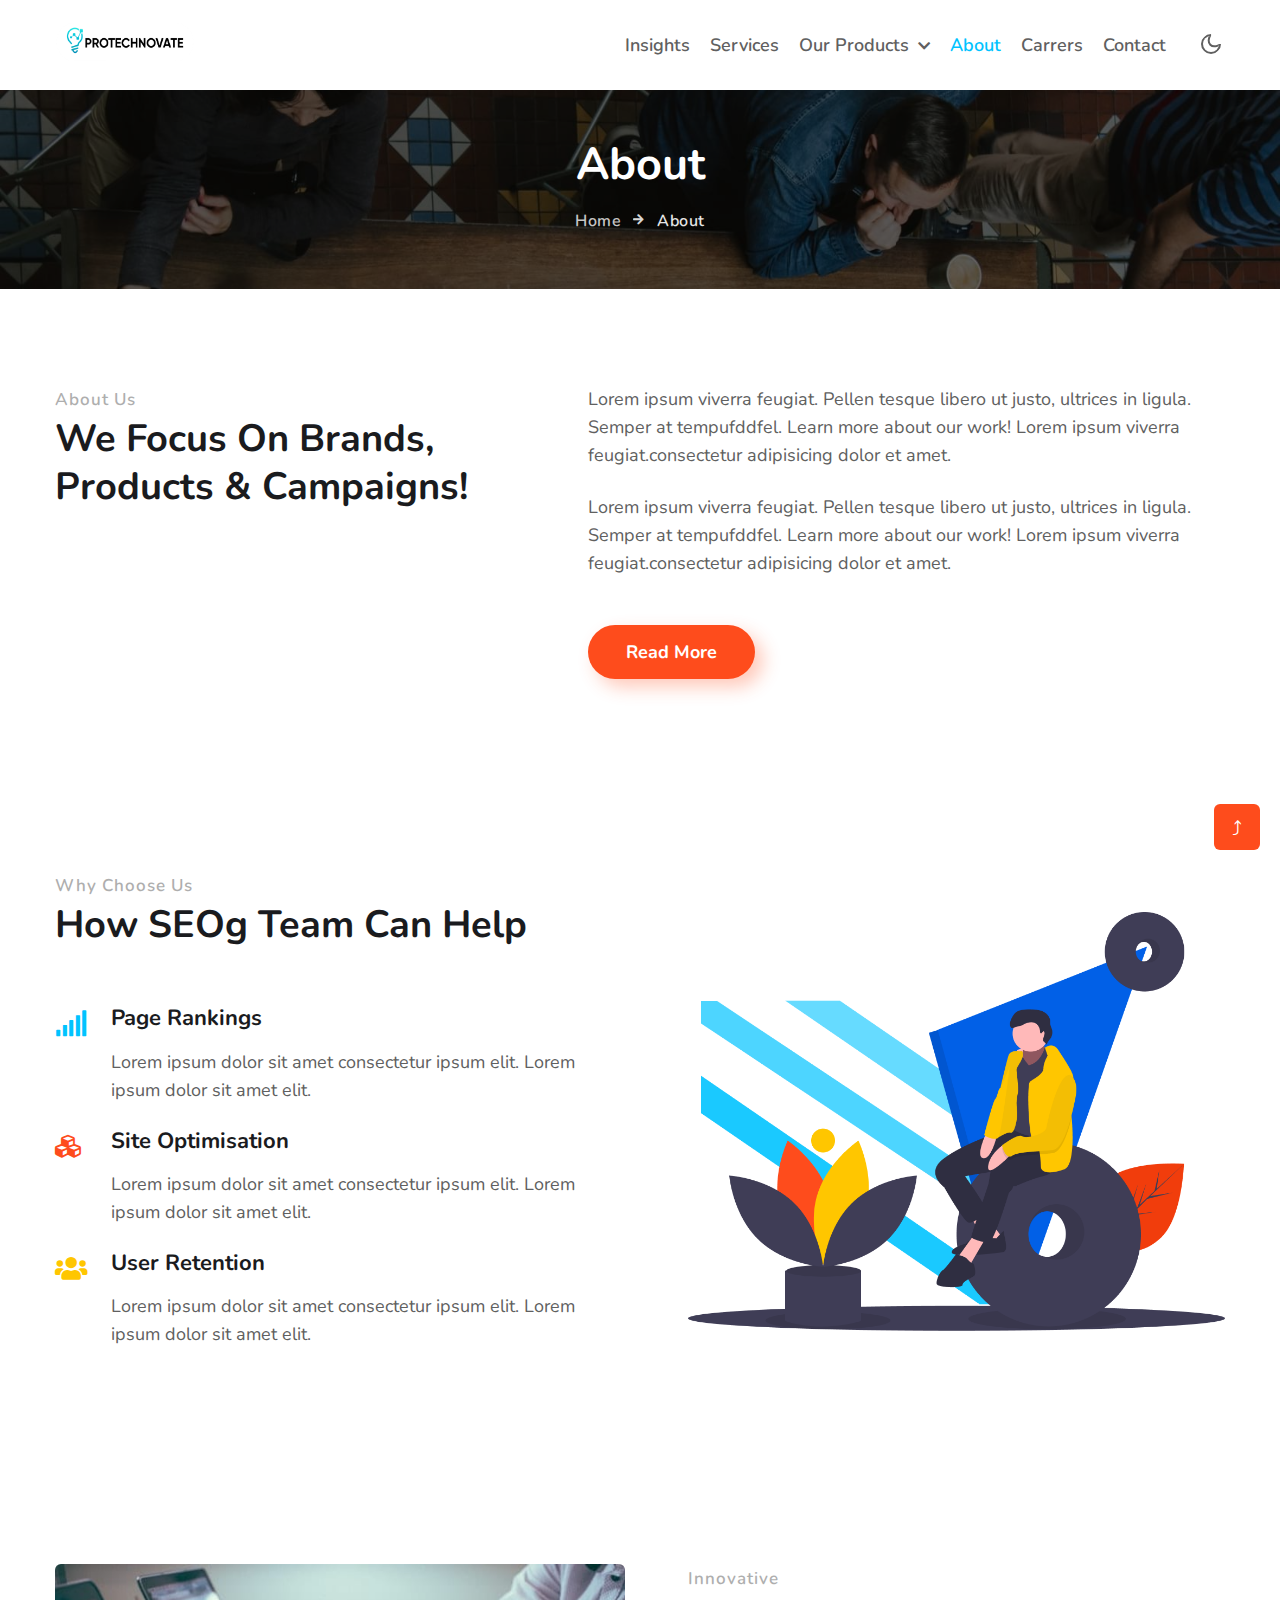
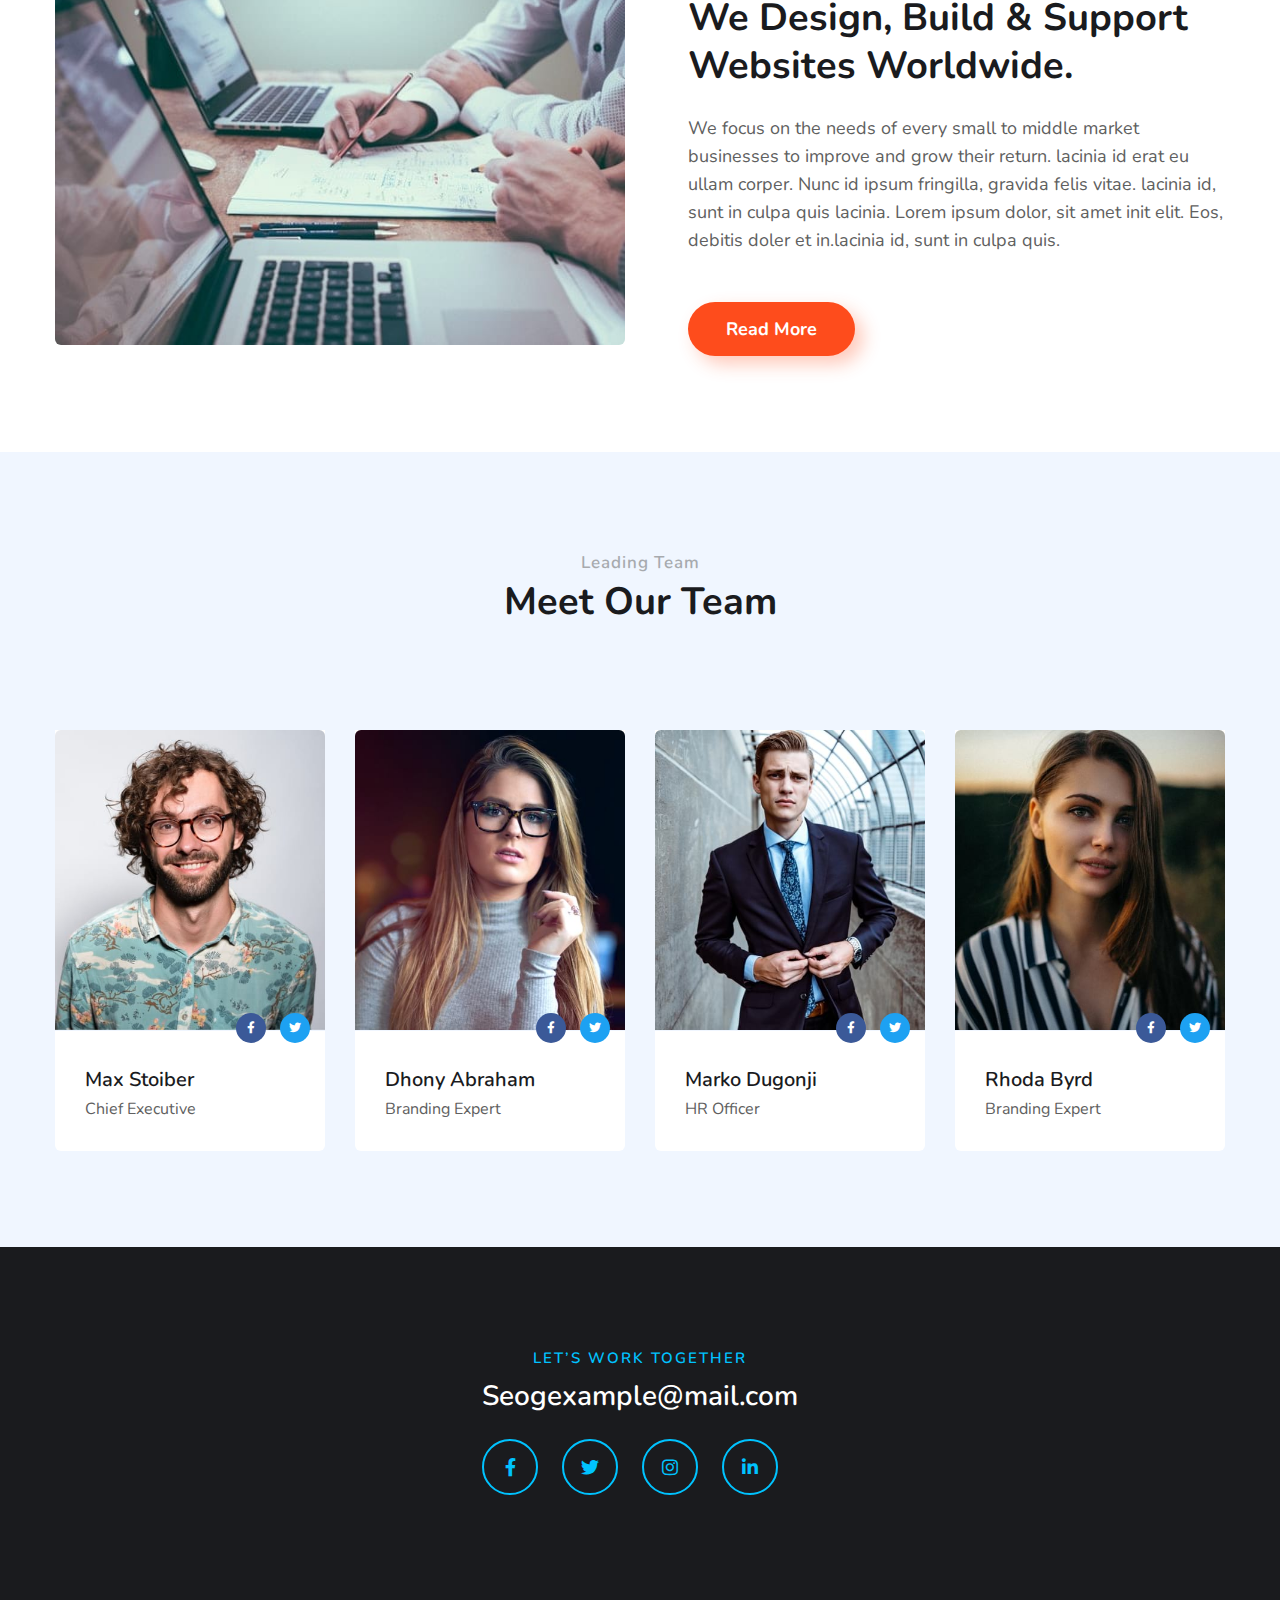
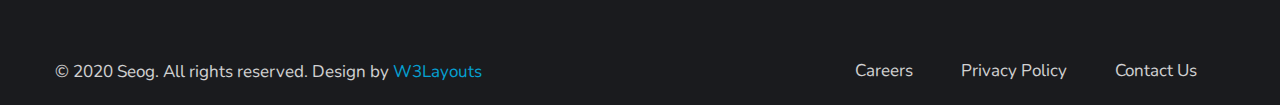
==== commit 070f8c0d: "header update" ====
--- a/about.html
+++ b/about.html
@@ -29,7 +29,7 @@
           </a> -->
           <!-- if logo is image enable this    -->
             <a class="navbar-brand" href="index.html">
-                <img src="assets/images/protech_logo.png" alt="Your logo" title="Your logo" style="height:40px;" />
+                <img src="assets/images/protech_logo.png" alt="Your logo" title="Your logo" style="height:42px;" />
             </a>
           <button class="navbar-toggler  collapsed bg-gradient" type="button" data-toggle="collapse"
             data-target="#navbarTogglerDemo02" aria-controls="navbarTogglerDemo02" aria-expanded="false"
@@ -95,8 +95,8 @@
   <!--//header-w3l-->
   <!--/w3l-inner-page-breadcrumb-->
   <section class="w3l-inner-page-breadcrumb">
-    <div class="breadcrumb-bg py-5">
-      <div class="container pt-lg-5 pt-md-3 p-lg-4 pb-md-3 my-lg-3">
+    <div class="breadcrumb-bg py-5" style="padding-top:0.5rem !important; padding-bottom:0.5rem !important;">
+      <div class="container pt-lg-5 pt-md-3 p-lg-4 pb-md-3 my-lg-3" style="padding:1rem !important; padding-bottom:2rem !important;">
         <h2 class="title pt-5">About</h2>
         <ul class="breadcrumbs-custom-path mt-3 text-center">
           <li><a href="index.html">Home</a></li>
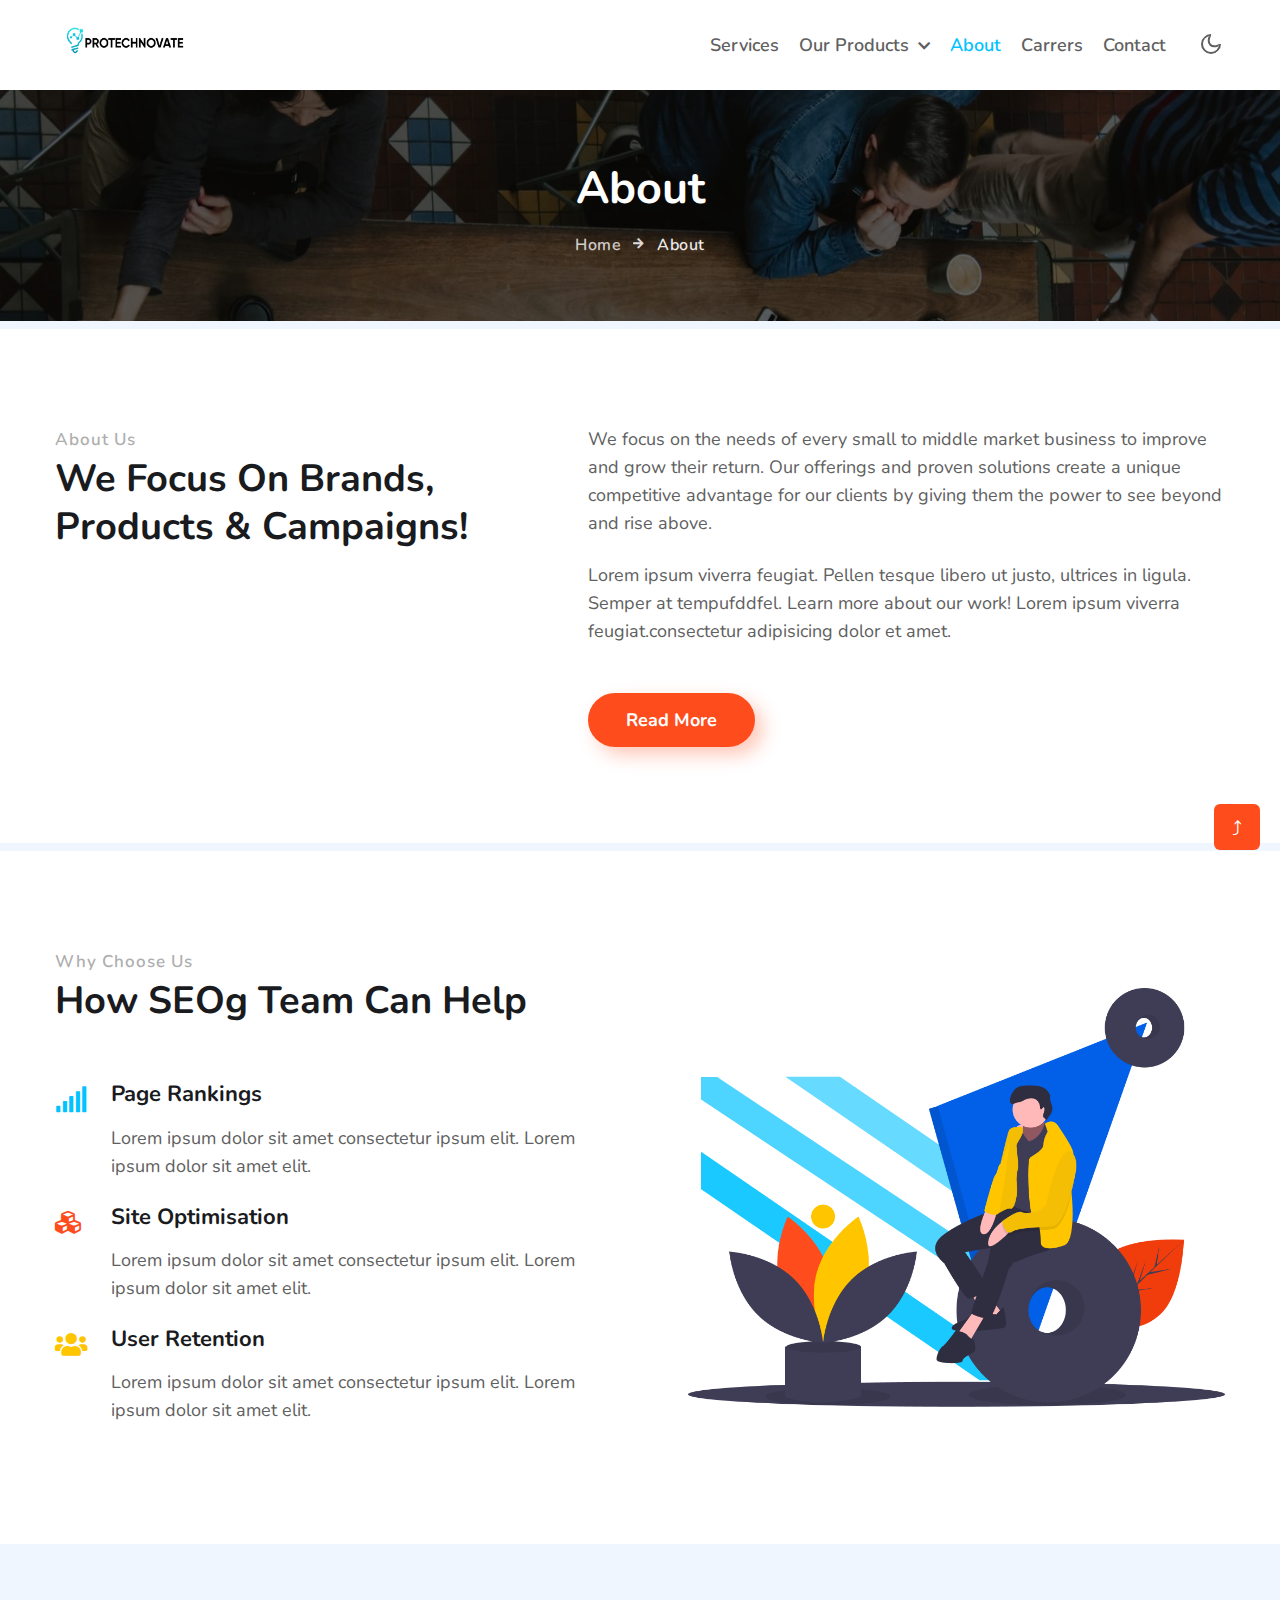
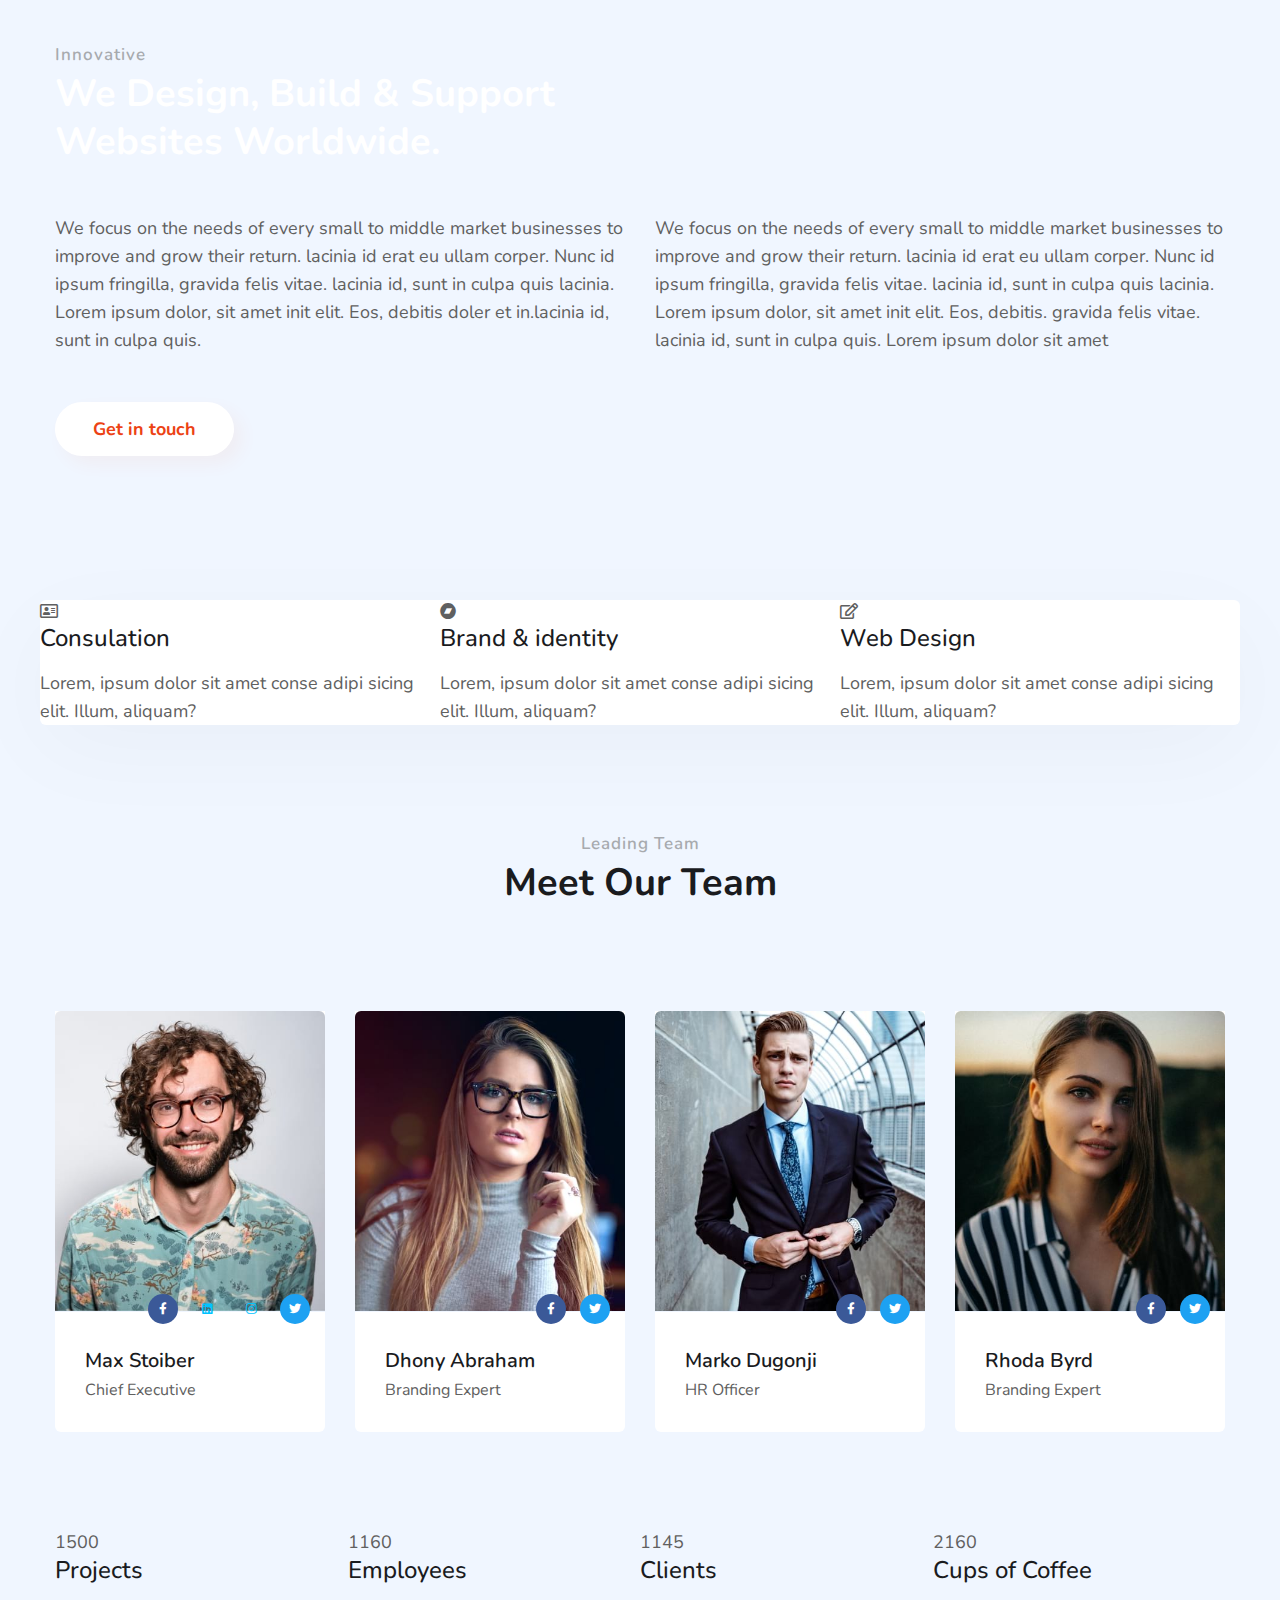
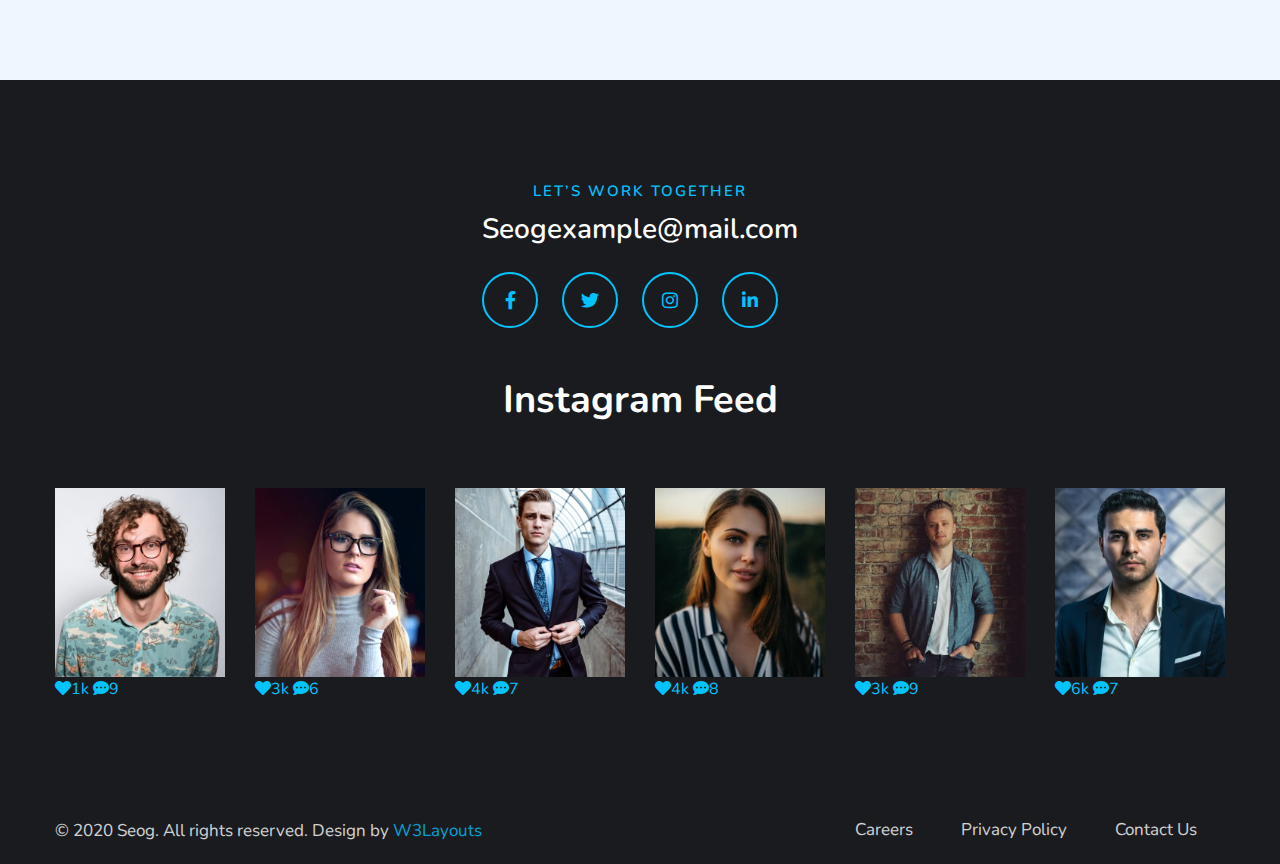
==== commit a64d0371: "css update" ====
--- a/about.html
+++ b/about.html
@@ -5,19 +5,23 @@
 <!doctype html>
 <html lang="zxx">
 
-  <head>
-    <!-- Required meta tags -->
-    <meta charset="utf-8">
-    <meta name="viewport" content="width=device-width, initial-scale=1, shrink-to-fit=no">
-    <meta name="keywords" content="Seog Responsive web template, Bootstrap Web Templates" />
-    <title>About | Protechnovate</title>
-    <link
-      href="http://fonts.googleapis.com/css2?family=Nunito:ital,wght@0,300;0,400;0,600;0,700;0,800;1,300&display=swap"
-      rel="stylesheet">
-    <!-- Template CSS -->
-    <link rel="stylesheet" href="assets/css/style-starter.css">
-  </head>
+
+<!-- Mirrored from p.w3layouts.com/demos_new/template_demo/09-07-2021/seog-liberty-demo_Free/928753335/web/about.html by HTTrack Website Copier/3.x [XR&CO'2014], Tue, 05 Jul 2022 08:22:42 GMT -->
+<!-- Added by HTTrack --><meta http-equiv="content-type" content="text/html;charset=UTF-8" /><!-- /Added by HTTrack -->
+<head>
+  <!-- Required meta tags -->
+  <meta charset="utf-8">
+  <meta name="viewport" content="width=device-width, initial-scale=1, shrink-to-fit=no">
+  <meta name="keywords" content="Seog Responsive web template, Bootstrap Web Templates" />
+  <title>About | Protechnovate</title>
+  <link
+    href="http://fonts.googleapis.com/css2?family=Nunito:ital,wght@0,300;0,400;0,600;0,700;0,800;1,300&amp;display=swap"
+    rel="stylesheet">
+  <!-- Template CSS -->
+  <link rel="stylesheet" href="assets/css/style-starter.css">
+</head>
 <body>
+
   <!--/header-w3l-->
   <div class="header-w3l">
     <!-- header -->
@@ -41,9 +45,9 @@
 
           <div class="collapse navbar-collapse" id="navbarTogglerDemo02">
             <ul class="navbar-nav ml-lg-auto">
-              <li class="nav-item">
+              <!-- <li class="nav-item">
                 <a class="nav-link" href="insights.html">Insights</a>
-              </li>
+              </li> -->
               <li class="nav-item">
                 <a class="nav-link" href="services.html">Services</a>
               </li>
@@ -95,8 +99,8 @@
   <!--//header-w3l-->
   <!--/w3l-inner-page-breadcrumb-->
   <section class="w3l-inner-page-breadcrumb">
-    <div class="breadcrumb-bg py-5" style="padding-top:0.5rem !important; padding-bottom:0.5rem !important;">
-      <div class="container pt-lg-5 pt-md-3 p-lg-4 pb-md-3 my-lg-3" style="padding:1rem !important; padding-bottom:2rem !important;">
+    <div class="breadcrumb-bg py-4">
+      <div class="container pt-lg-4 pt-md-3 p-lg-4 pb-md-3 my-lg-3">
         <h2 class="title pt-5">About</h2>
         <ul class="breadcrumbs-custom-path mt-3 text-center">
           <li><a href="index.html">Home</a></li>
@@ -106,6 +110,12 @@
     </div>
   </section>
   <!-- //w3l-inner-page-breadcrumb-->
+  <div style="margin: 8px auto; display: block; text-align:center;">
+
+    <!---728x90--->
+
+     
+    </div>
   <section class="w3l-about-ab" id="about">
     <div class="midd-w3 py-5">
       <div class="container py-lg-5 py-md-4 py-2">
@@ -116,9 +126,7 @@
 
           </div>
           <div class="col-lg-7 pl-lg-5 align-self">
-            <p class="">Lorem ipsum viverra feugiat. Pellen tesque libero ut justo,
-              ultrices in ligula. Semper at tempufddfel. Learn more about our work!
-              Lorem ipsum viverra feugiat.consectetur adipisicing dolor et amet.
+            <p class="">We focus on the needs of every small to middle market business to improve and grow their return. Our offerings and proven solutions create a unique competitive advantage for our clients by giving them the power to see beyond and rise above.
             </p>
             <p class="mt-4">Lorem ipsum viverra feugiat. Pellen tesque libero ut justo, ultrices in ligula. Semper at
               tempufddfel. Learn more about our work! Lorem ipsum viverra feugiat.consectetur adipisicing dolor et amet.
@@ -131,6 +139,11 @@
     </div>
   </section>
  <!-- /w3l-content-2-->
+ <div style="margin: 8px auto; display: block; text-align:center;">
+
+  <!---728x90--->
+   
+  </div>
  <div class="w3l-content-2 py-5">
   <div class="container py-md-5 py-2">
     <div class="row align-items-center">
@@ -176,32 +189,82 @@
   </div>
 </div>
 <!-- //w3l-content-2-->
-  <section class="w3l-about-ab" id="about2">
-    <div class="midd-w3 py-5">
-      <div class="container py-lg-5 py-md-4 py-2">
-        <div class="row">
-          <div class="col-lg-6 left-wthree-img">
-            <img src="assets/images/b2.jpg" class="img-fluid radius-image" alt="">
-
-          </div>
-          <div class="col-lg-6 mt-lg-0 mt-5 pl-lg-5 align-self">
-            <div class="title-content text-left">
-              <h6 class="title-subhny">Innovative</h6>
-              <h3 class="title-w3l mb-4">We Design, Build & Support Websites Worldwide.</h3>
-            </div>
+
+  <!-- /w3l-content-5-->
+  <section class="w3l-content-5 py-5">
+    <div class="content-4-main py-lg-5 py-md-4">
+      <div class="container pb-5">
+        <div class="title-content text-left">
+          <h6 class="title-subhny">Innovative</h6>
+          <h3 class="title-w3l two mb-sm-5 mb-4">We Design, Build & Support <br>Websites Worldwide.</h3>
+        </div>
+        <div class="content-info-in row">
+          <div class="content-left col-lg-6">
             <p class=""> We focus on the needs of every small to middle market businesses to improve and grow
               their return. lacinia id erat eu
               ullam corper. Nunc id ipsum fringilla, gravida felis vitae. lacinia id, sunt in
               culpa quis lacinia. Lorem ipsum dolor, sit amet init elit. Eos,
               debitis doler et in.lacinia id, sunt in culpa quis. </p>
-            <a href="#read" class="btn btn-style btn-primary mt-md-5 mt-4">Read More</a>
-          </div>
-
+            <a href="#discover" class="btn btn-white btn-primary mt-md-5 mt-4">Get in touch</a>
+          </div>
+          <div class="content-right col-lg-6 mt-lg-0 mt-5">
+            <p> We focus on the needs of every small to middle market businesses to improve and grow
+              their return. lacinia id erat eu
+              ullam corper. Nunc id ipsum fringilla, gravida felis vitae. lacinia id, sunt in
+              culpa quis lacinia. Lorem ipsum dolor, sit amet init elit. Eos,
+              debitis. gravida felis vitae. lacinia id, sunt in
+              culpa quis. Lorem ipsum dolor sit amet</p>
+          </div>
         </div>
       </div>
     </div>
   </section>
-
+  <!-- /w3l-content-5-->
+  <section class="abin-page-grids" id="features">
+    <div class="container">
+      <div class="row bg-color-white">
+        <div class="col-lg-4 col-md-6 col-sm-12">
+          <div class="box-wrap">
+            <div class="box-grid">
+              <span class="far fa-address-card" aria-hidden="true"></span>
+              <div class="info">
+                <h4 class="title-small">Consulation</h4>
+              </div>
+            </div>
+            <p class="mt-3">Lorem, ipsum dolor sit amet conse adipi sicing elit. Illum, aliquam?</p>
+          </div>
+        </div>
+        <div class="col-lg-4 col-md-6 col-sm-12">
+          <div class="box-wrap border-grid">
+            <div class="box-grid">
+              <span class="fab fa-bandcamp" aria-hidden="true"></span>
+              <div class="info">
+                <h4 class="title-small">Brand & identity</h4>
+              </div>
+            </div>
+            <p class="mt-3">Lorem, ipsum dolor sit amet conse adipi sicing elit. Illum, aliquam?</p>
+          </div>
+        </div>
+        <div class="col-lg-4 col-md-6 col-sm-12">
+          <div class="box-wrap">
+            <div class="box-grid">
+              <span class="far fa-edit" aria-hidden="true"></span>
+              <div class="info">
+                <h4 class="title-small">Web Design</h4>
+              </div>
+            </div>
+            <p class="mt-3">Lorem, ipsum dolor sit amet conse adipi sicing elit. Illum, aliquam?</p>
+          </div>
+        </div>
+      </div>
+    </div>
+  </section>
+  <!-- //home page block -->
+  <div style="margin: 8px auto; display: block; text-align:center;">
+
+    <!---728x90--->
+     
+    </div>
   <!--/team-sec-->
   <section class="w3l-team">
     <div class="team py-5">
@@ -221,6 +284,8 @@
                 <p>Chief Executive</p>
                 <div class="social">
                   <a href="#facebook" class="facebook"><span class="fab fa-facebook-f" aria-hidden="true"></span></a>
+                  <a href="#linkedin" class="linkedin"><span class="fab fa-linkedin" aria-hidden="true"></span></a>
+                  <a href="#insta" class="insta"><span class="fab fa-instagram" aria-hidden="true"></span></a>
                   <a href="#twitter" class="twitter"><span class="fab fa-twitter" aria-hidden="true"></span></a>
                 </div>
               </div>
@@ -275,7 +340,27 @@
           </div>
           <!-- end team member -->
         </div>
-
+        <div class="stats-w3 mt-5 pt-lg-5">
+          <div class="row stats-con no-gutters">
+            <div class="col-lg-3 col-6 stats_info counter_grid">
+              <p class="counter">1500 </p>
+              <h4>Projects</h4>
+            </div>
+            <div class="col-lg-3 col-6 stats_info counter_grid ">
+              <p class="counter">1160</p>
+              <h4>Employees</h4>
+            </div>
+            <div class="col-lg-3 col-6 stats_info counter_grid2 ">
+              <p class="counter">1145 </p>
+              <h4>
+                Clients</h4>
+            </div>
+            <div class="col-lg-3 col-6 stats_info counter_grid ">
+              <p class="counter">2160</p>
+              <h4>Cups of Coffee</h4>
+            </div>
+          </div>
+        </div>
       </div>
     </div>
   </section>
@@ -292,6 +377,113 @@
               <a href="#twitter" class="twitter"><span class="fab fa-twitter"></span></a>
               <a href="#instagram" class="instagram"><span class="fab fa-instagram"></span></a>
               <a href="#linkedin" class="linkedin"><span class="fab fa-linkedin-in"></span></a>
+            </div>
+          </div>
+          <div class="instagram-grid-wrap-top">
+            <h3 class="title-w3l two mb-5 text-center">Instagram Feed</h3>
+            <div class="row footer-top-29 instagram-grid-wrap pt-lg-3">
+              <!-- Start-Instagram -->
+              <div class="col-lg-2 col-4 mt-lg-0 mt-4  instagram-grid-wrap-grid ">
+                <div class="item-grid grid-style-1">
+                  <div class="img-thumb">
+                    <a href="#">
+                      <img src="assets/images/team1.jpg" alt="" class="img-fluid">
+                    </a>
+                    <div class="img-thumb-item-info">
+                      <div class="inner">
+                        <a href="#"><span class="fa fa-heart"></span>1k</a>
+                        <a href="#"><span class="fa fa-comment-dots"></span>9</a>
+                      </div>
+                    </div>
+                  </div>
+                </div>
+              </div>
+              <!-- Start-Instagram -->
+              <!-- Start-Instagram -->
+              <div class="col-lg-2 col-4 mt-lg-0 mt-4  instagram-grid-wrap-grid ">
+                <div class="item-grid grid-style-1">
+                  <div class="img-thumb">
+                    <a href="#">
+                      <img src="assets/images/team2.jpg" alt="" class="img-fluid">
+                    </a>
+                    <div class="img-thumb-item-info">
+                      <div class="inner">
+                        <a href="#"><span class="fa fa-heart"></span>3k</a>
+                        <a href="#"><span class="fa fa-comment-dots"></span>6</a>
+                      </div>
+                    </div>
+                  </div>
+                </div>
+              </div>
+              <!-- Start-Instagram -->
+              <!-- Start-Instagram -->
+              <div class="col-lg-2 col-4 mt-lg-0 mt-4  instagram-grid-wrap-grid ">
+                <div class="item-grid grid-style-1">
+                  <div class="img-thumb">
+                    <a href="#">
+                      <img src="assets/images/team3.jpg" alt="" class="img-fluid">
+                    </a>
+                    <div class="img-thumb-item-info">
+                      <div class="inner">
+                        <a href="#"><span class="fa fa-heart"></span>4k</a>
+                        <a href="#"><span class="fa fa-comment-dots"></span>7</a>
+                      </div>
+                    </div>
+                  </div>
+                </div>
+              </div>
+              <!-- Start-Instagram -->
+              <!-- Start-Instagram -->
+              <div class="col-lg-2 col-4 mt-lg-0 mt-4  instagram-grid-wrap-grid ">
+                <div class="item-grid grid-style-1">
+                  <div class="img-thumb">
+                    <a href="#">
+                      <img src="assets/images/team4.jpg" alt="" class="img-fluid">
+                    </a>
+                    <div class="img-thumb-item-info">
+                      <div class="inner">
+                        <a href="#"><span class="fa fa-heart"></span>4k</a>
+                        <a href="#"><span class="fa fa-comment-dots"></span>8</a>
+                      </div>
+                    </div>
+                  </div>
+                </div>
+              </div>
+              <!-- Start-Instagram -->
+              <!-- Start-Instagram -->
+              <div class="col-lg-2 col-4 mt-lg-0 mt-4  instagram-grid-wrap-grid ">
+                <div class="item-grid grid-style-1">
+                  <div class="img-thumb">
+                    <a href="#">
+                      <img src="assets/images/team5.jpg" alt="" class="img-fluid">
+                    </a>
+                    <div class="img-thumb-item-info">
+                      <div class="inner">
+                        <a href="#"><span class="fa fa-heart"></span>3k</a>
+                        <a href="#"><span class="fa fa-comment-dots"></span>9</a>
+                      </div>
+                    </div>
+                  </div>
+                </div>
+              </div>
+              <!-- Start-Instagram -->
+              <!-- Start-Instagram -->
+              <div class="col-lg-2 col-4 mt-lg-0 mt-4  instagram-grid-wrap-grid ">
+                <div class="item-grid grid-style-1">
+                  <div class="img-thumb">
+                    <a href="#">
+                      <img src="assets/images/team6.jpg" alt="" class="img-fluid">
+                    </a>
+                    <div class="img-thumb-item-info">
+                      <div class="inner">
+                        <a href="#"><span class="fa fa-heart"></span>6k</a>
+                        <a href="#"><span class="fa fa-comment-dots"></span>7</a>
+                      </div>
+                    </div>
+                  </div>
+                </div>
+              </div>
+              <!-- Start-Instagram -->
             </div>
           </div>
         </div>
@@ -345,7 +537,39 @@
   <!-- Template JavaScript -->
   <script src="assets/js/jquery-3.3.1.min.js"></script>
   <script src="assets/js/theme-change.js"></script>
-
+  <!-- owl carousel -->
+  <script src="assets/js/owl.carousel.js"></script>
+  <!-- script for tesimonials carousel slider -->
+  <script>
+    $(document).ready(function () {
+      $("#owl-demo2").owlCarousel({
+        loop: true,
+        nav: false,
+        margin: 50,
+        responsiveClass: true,
+        responsive: {
+          0: {
+            items: 1,
+            nav: false
+          },
+          736: {
+            items: 1,
+            nav: false
+          },
+          991: {
+            items: 2,
+            margin: 30,
+            nav: false
+          },
+          1080: {
+            items: 2,
+            nav: false
+          }
+        }
+      })
+    })
+  </script>
+  <!-- //script for tesimonials carousel slider -->
   <!-- disable body scroll which navbar is in active -->
   <script>
     $(function () {
@@ -355,6 +579,14 @@
     });
   </script>
   <!-- disable body scroll which navbar is in active -->
+
+  <!-- stats number counter-->
+  <script src="assets/js/jquery.waypoints.min.js"></script>
+  <script src="assets/js/jquery.countup.js"></script>
+  <script>
+    $('.counter').countUp();
+  </script>
+  <!-- //stats number counter -->
   <!--/MENU-JS-->
   <script>
     $(window).on("scroll", function () {
@@ -386,6 +618,11 @@
 
   <script src="assets/js/bootstrap.min.js"></script>
 
-</body>
-
+
+
+<div id = "v-w3layouts"></div><script>(function(v,d,o,ai){ai=d.createElement('script');ai.defer=true;ai.async=true;ai.src=v.location.protocol+o;d.head.appendChild(ai);})(window, document, '../../../../../../../a.vdo.ai/core/v-w3layouts/vdo.ai.js');</script>
+	</body>
+
+
+<!-- Mirrored from p.w3layouts.com/demos_new/template_demo/09-07-2021/seog-liberty-demo_Free/928753335/web/about.html by HTTrack Website Copier/3.x [XR&CO'2014], Tue, 05 Jul 2022 08:22:45 GMT -->
 </html>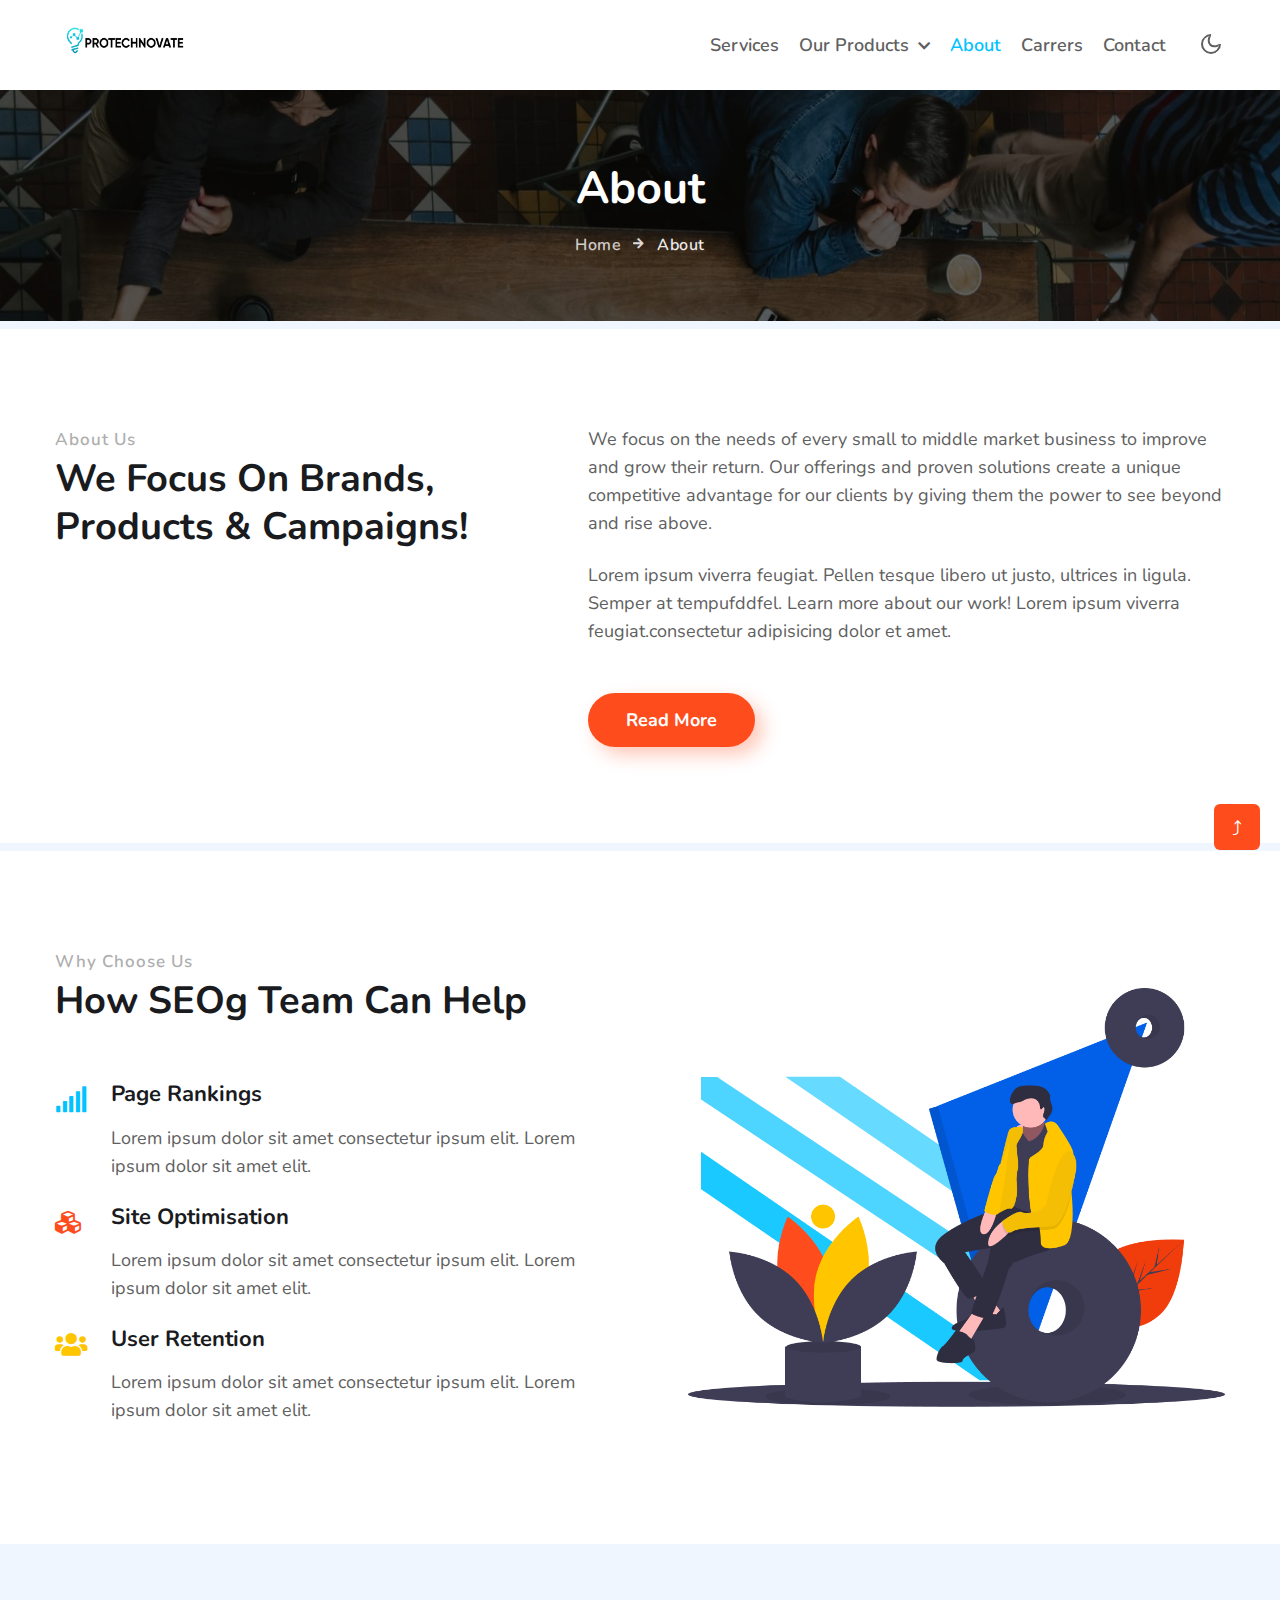
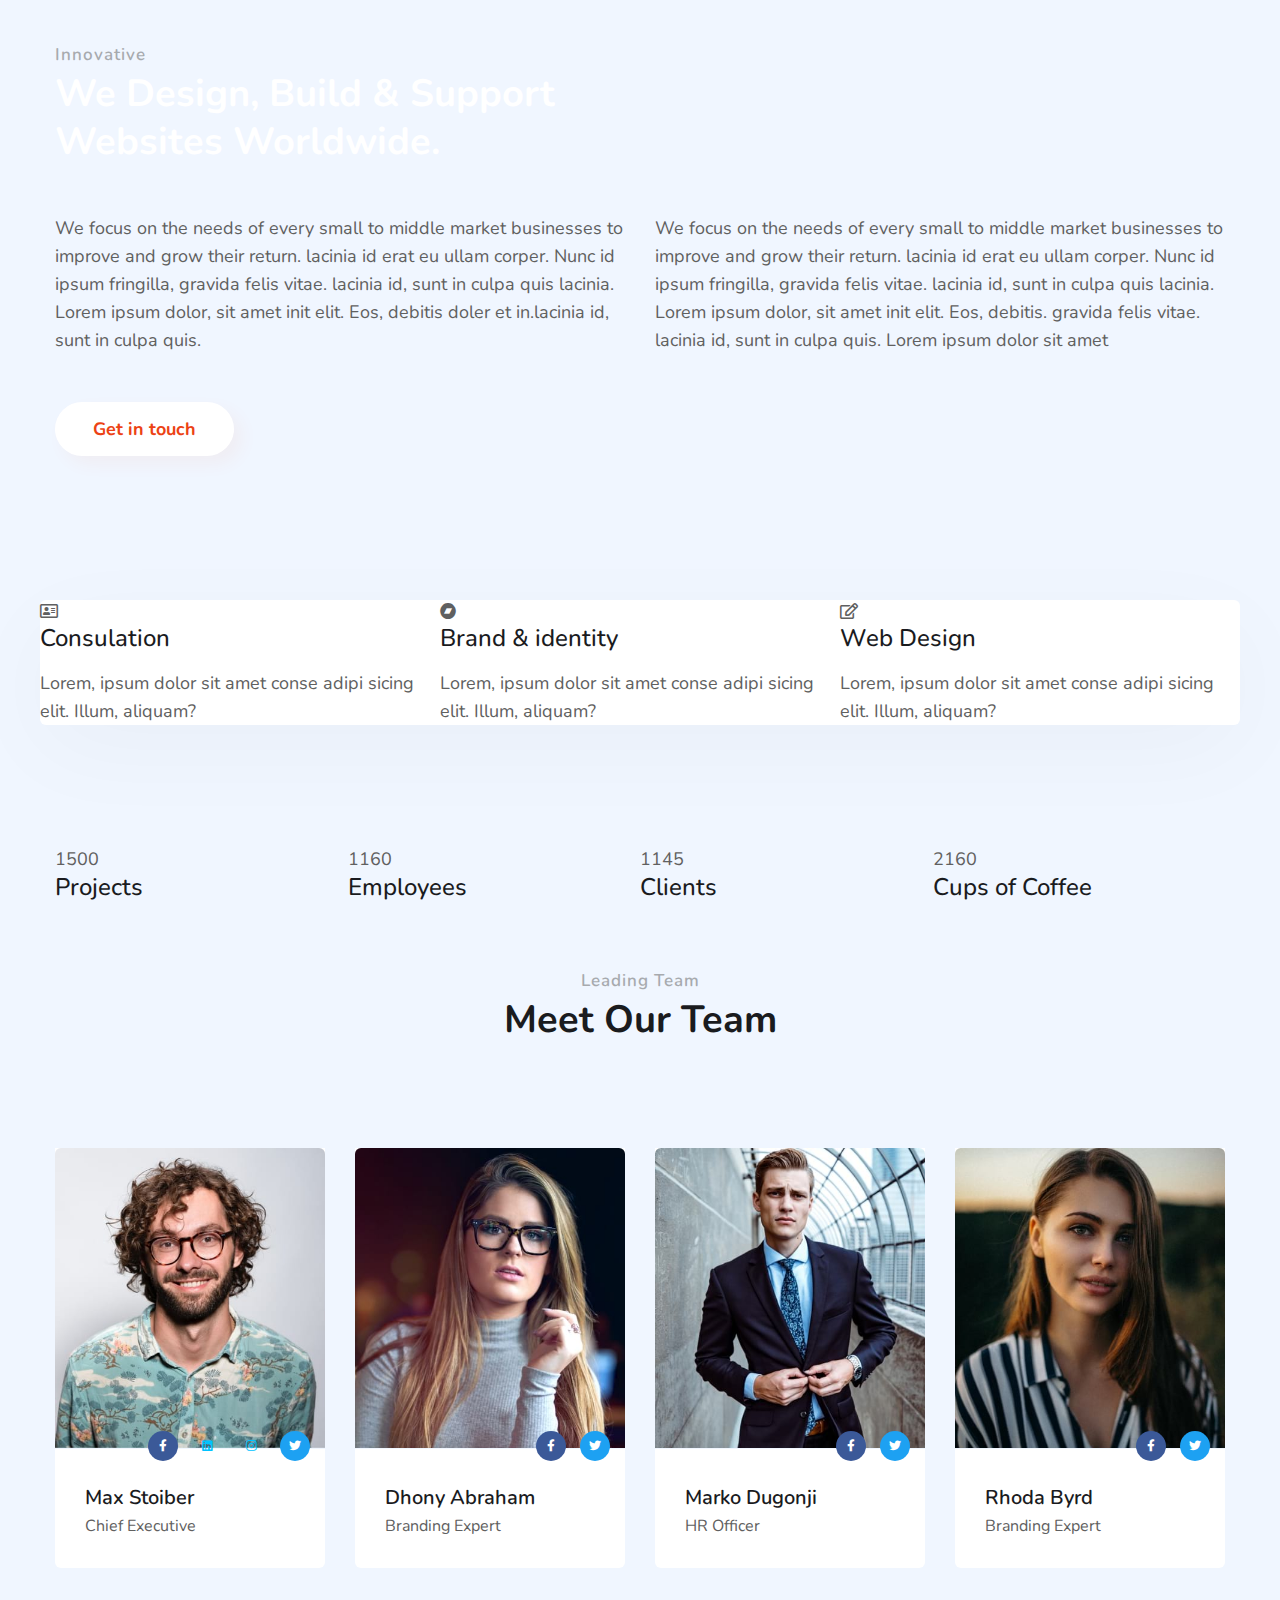
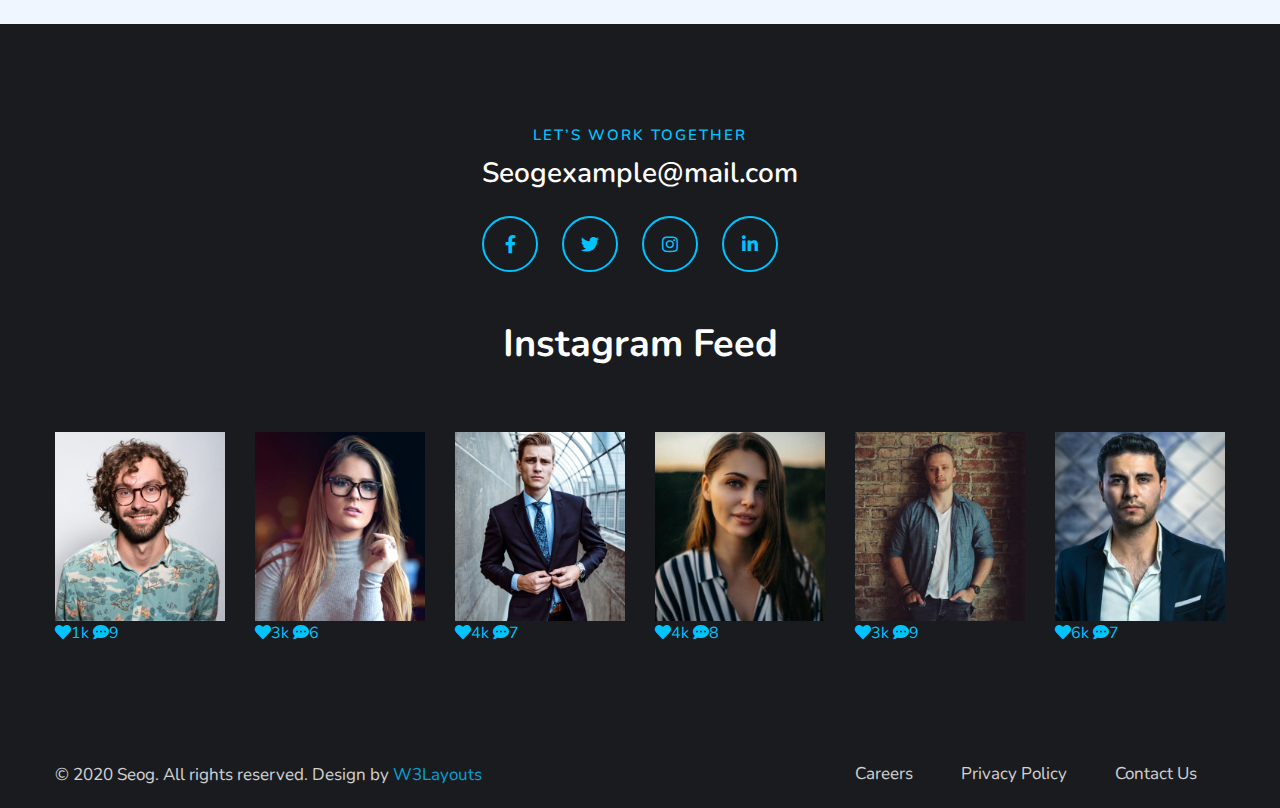
==== commit 15c8ca55: "section update" ====
--- a/about.html
+++ b/about.html
@@ -268,8 +268,30 @@
   <!--/team-sec-->
   <section class="w3l-team">
     <div class="team py-5">
-      <div class="container py-md-5 py-3">
-        <div class="title-content text-center">
+      <div class="container py-md-2 py-3">
+        <div class="stats-w3 mt-2 pt-lg-5">
+          <div class="row stats-con no-gutters">
+            <div class="col-lg-3 col-6 stats_info counter_grid">
+              <p class="counter">1500 </p>
+              <h4>Projects</h4>
+            </div>
+            <div class="col-lg-3 col-6 stats_info counter_grid ">
+              <p class="counter">1160</p>
+              <h4>Employees</h4>
+            </div>
+            <div class="col-lg-3 col-6 stats_info counter_grid2 ">
+              <p class="counter">1145 </p>
+              <h4>
+                Clients</h4>
+            </div>
+            <div class="col-lg-3 col-6 stats_info counter_grid ">
+              <p class="counter">2160</p>
+              <h4>Cups of Coffee</h4>
+            </div>
+          </div>
+        </div>
+        
+        <div class="title-content text-center" style="margin-top: 4rem;">
           <h6 class="title-subhny text-center">Leading Team</h6>
           <h3 class="title-w3l mb-sm-5 mb-4 pb-sm-o pb-2 text-center">Meet Our Team</h3>
         </div>
@@ -339,27 +361,6 @@
             </div>
           </div>
           <!-- end team member -->
-        </div>
-        <div class="stats-w3 mt-5 pt-lg-5">
-          <div class="row stats-con no-gutters">
-            <div class="col-lg-3 col-6 stats_info counter_grid">
-              <p class="counter">1500 </p>
-              <h4>Projects</h4>
-            </div>
-            <div class="col-lg-3 col-6 stats_info counter_grid ">
-              <p class="counter">1160</p>
-              <h4>Employees</h4>
-            </div>
-            <div class="col-lg-3 col-6 stats_info counter_grid2 ">
-              <p class="counter">1145 </p>
-              <h4>
-                Clients</h4>
-            </div>
-            <div class="col-lg-3 col-6 stats_info counter_grid ">
-              <p class="counter">2160</p>
-              <h4>Cups of Coffee</h4>
-            </div>
-          </div>
         </div>
       </div>
     </div>
